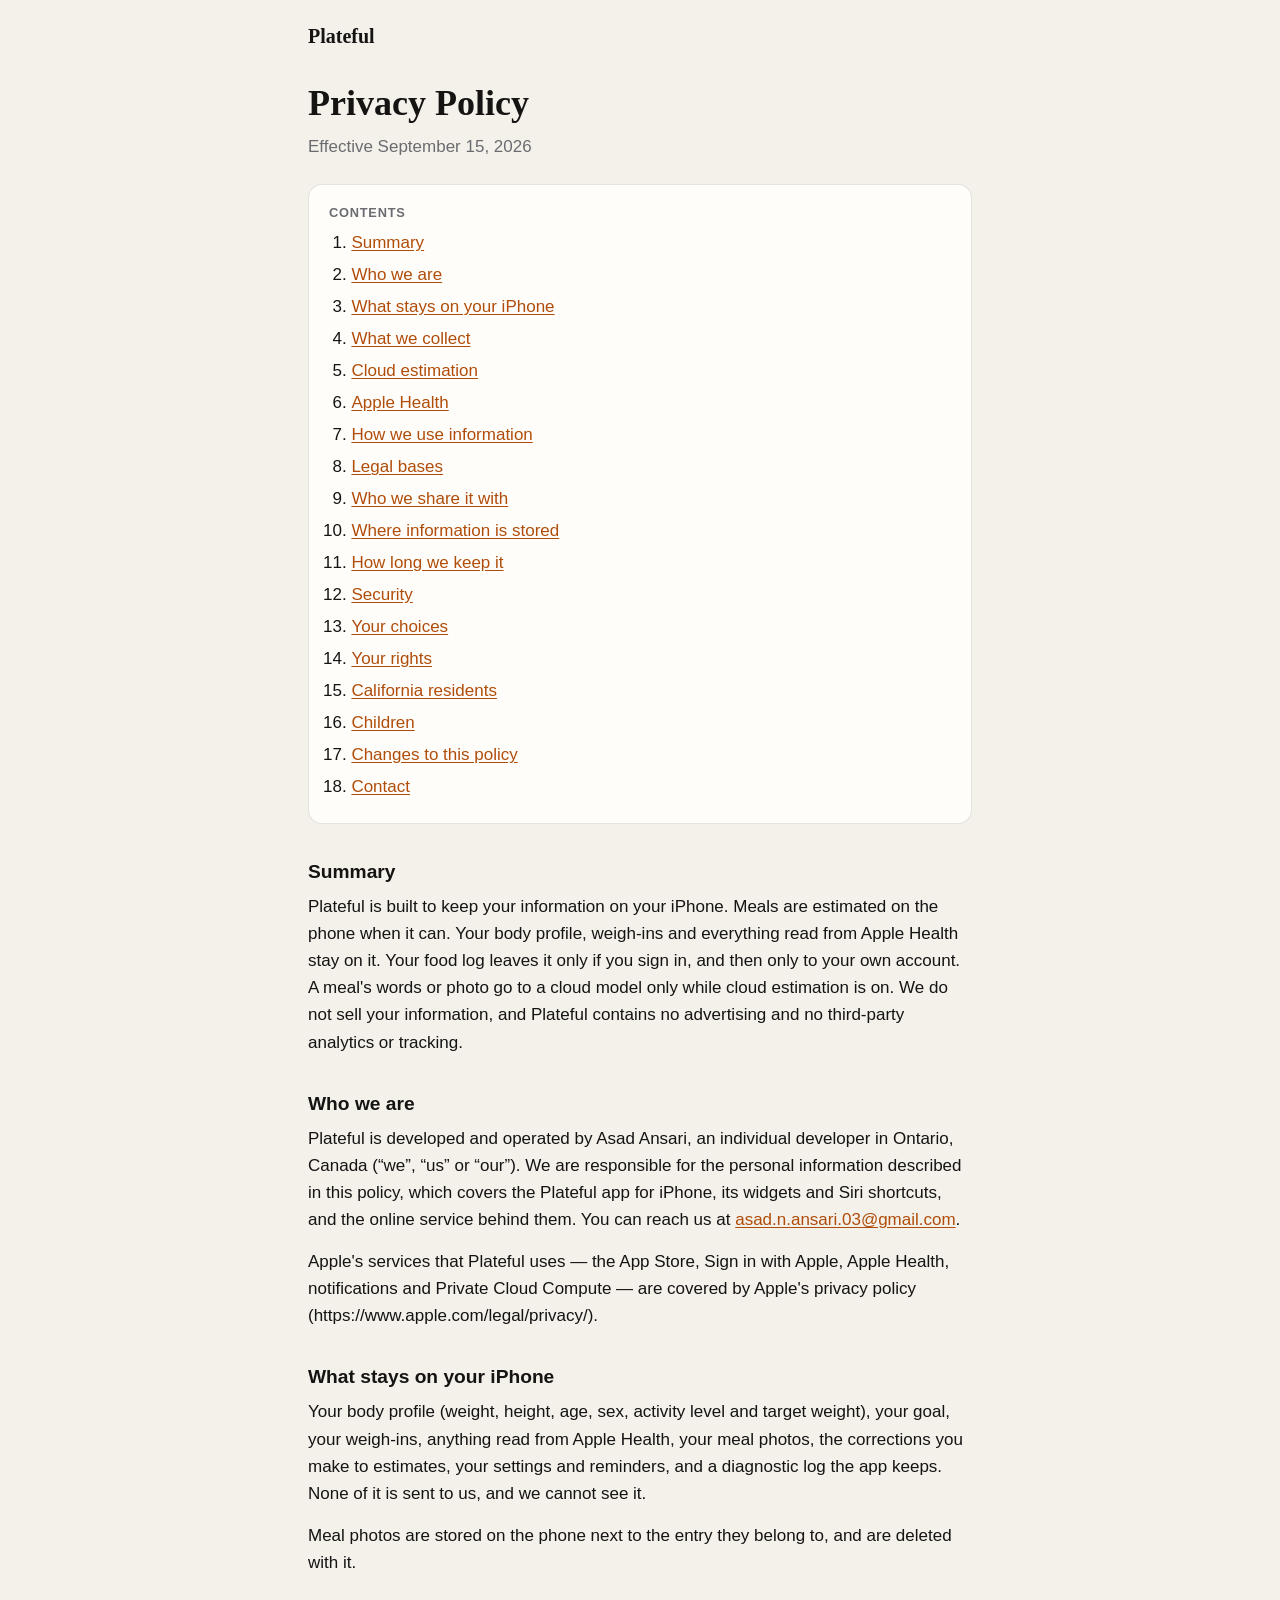
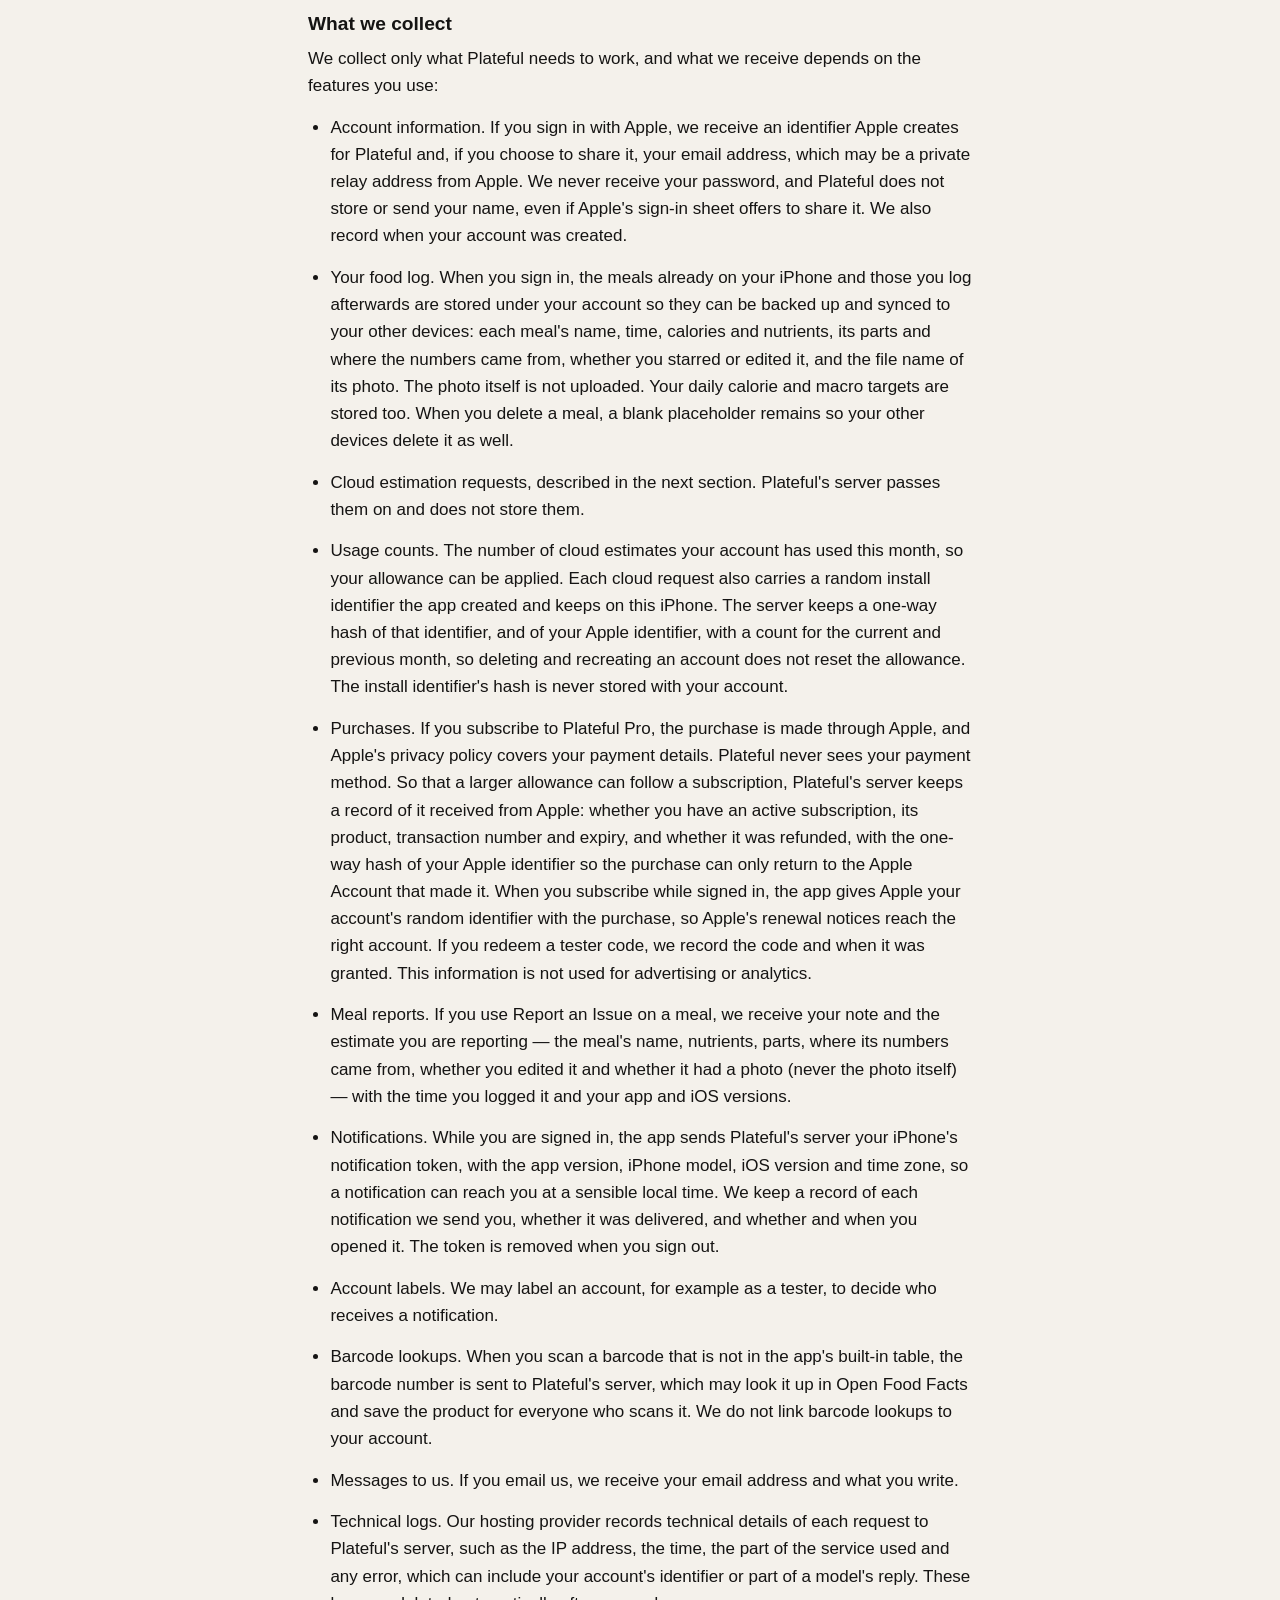
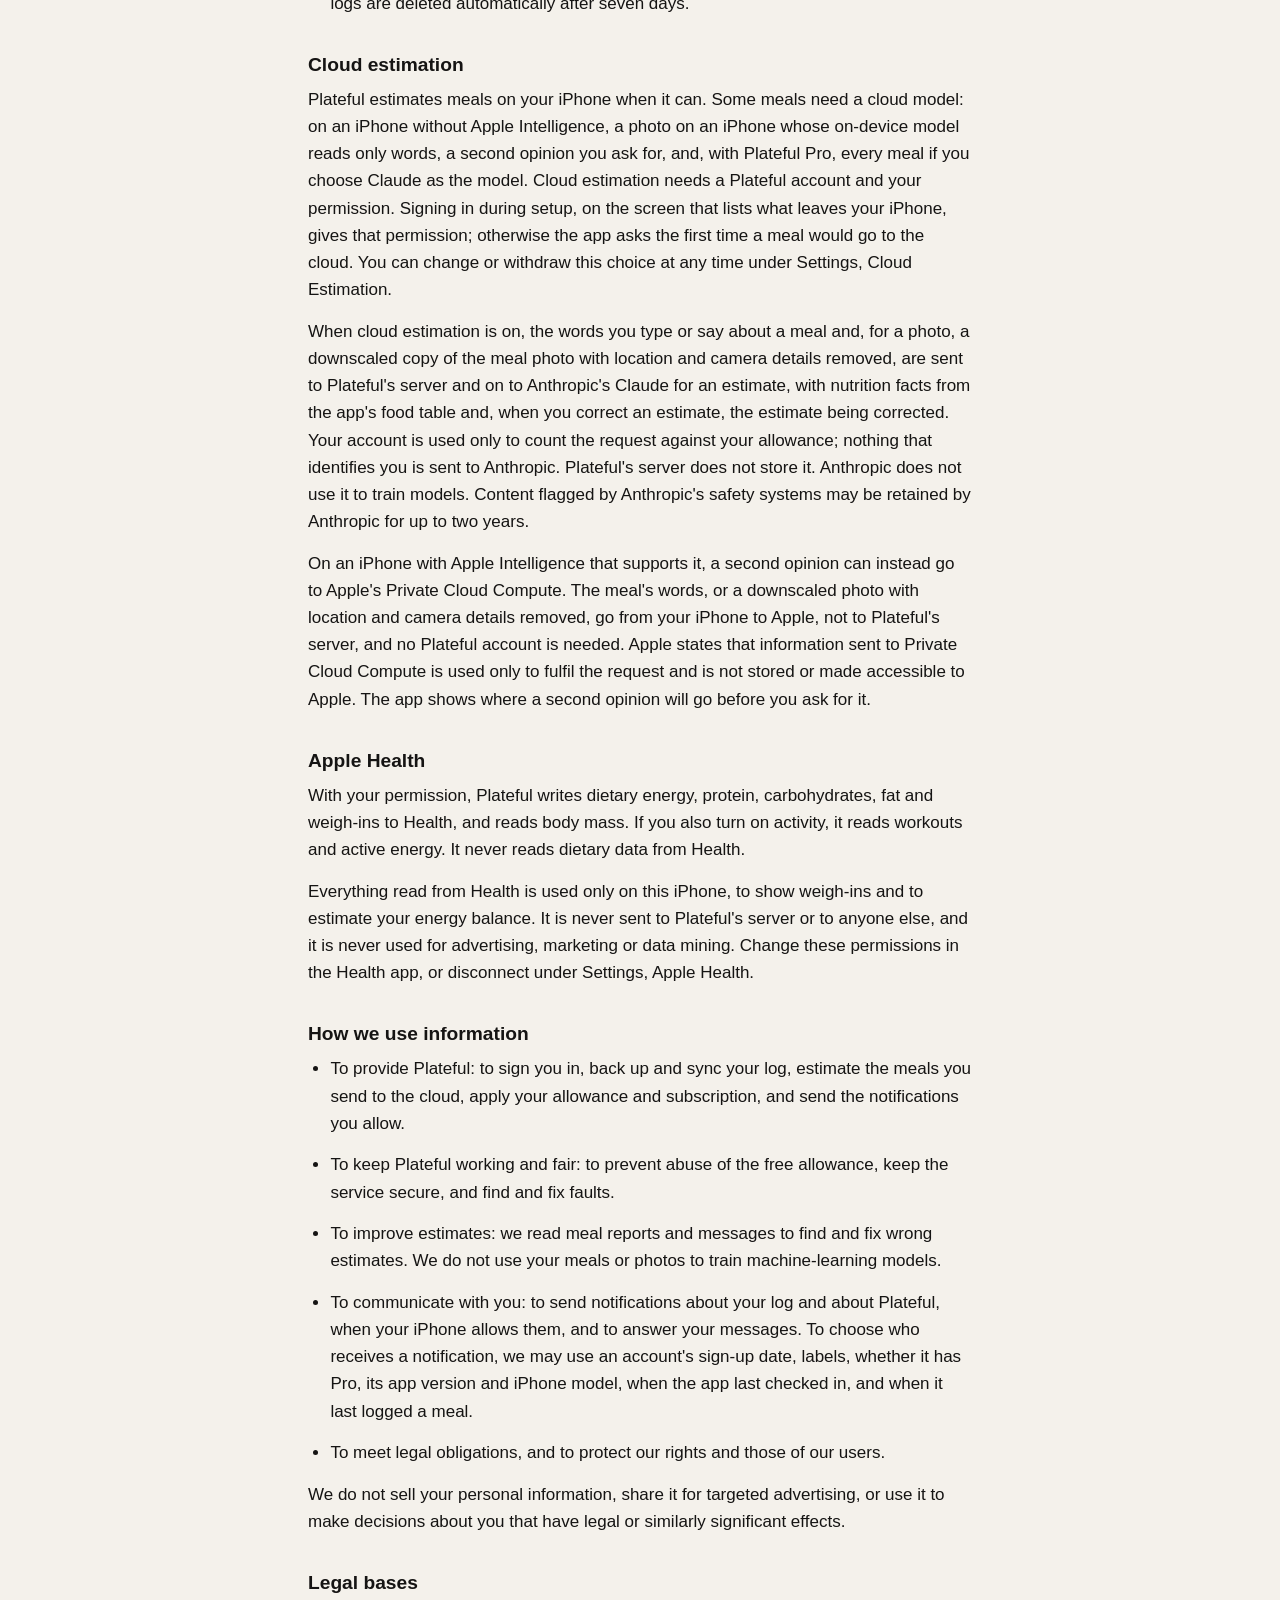
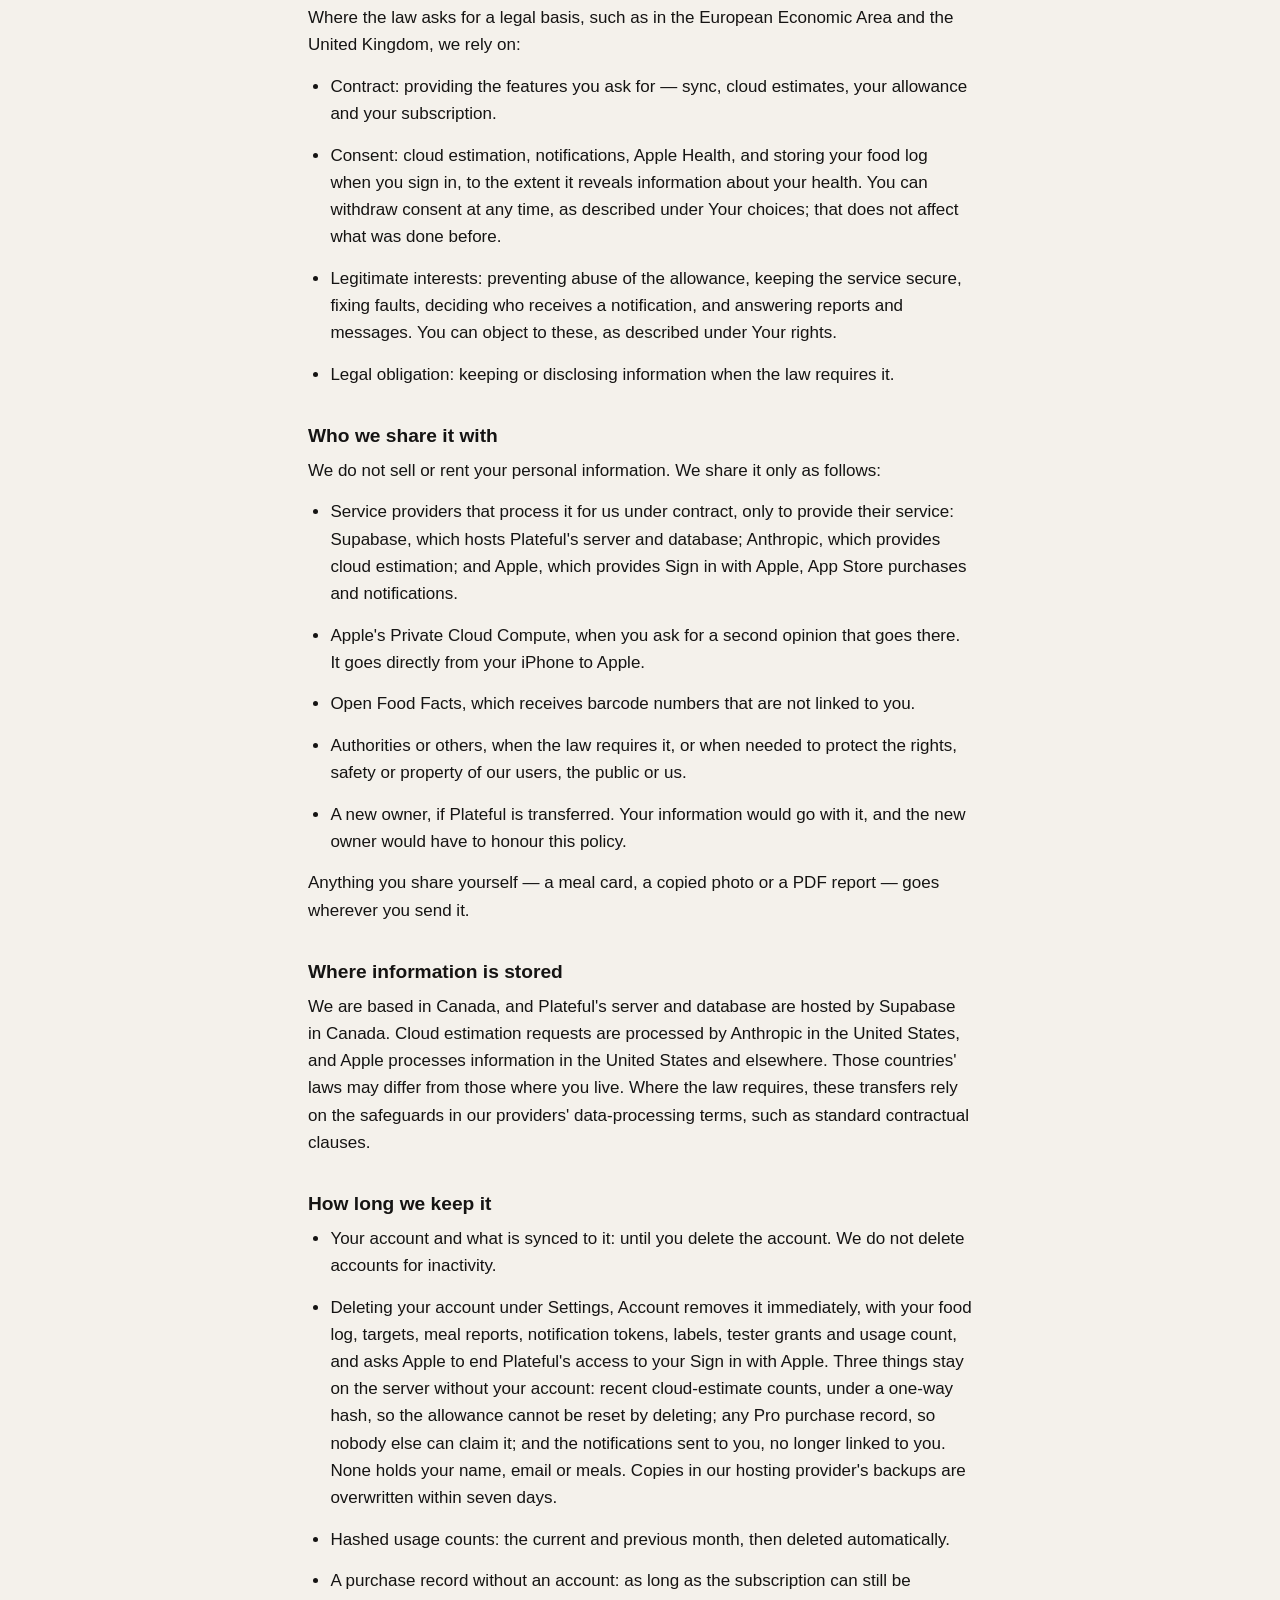
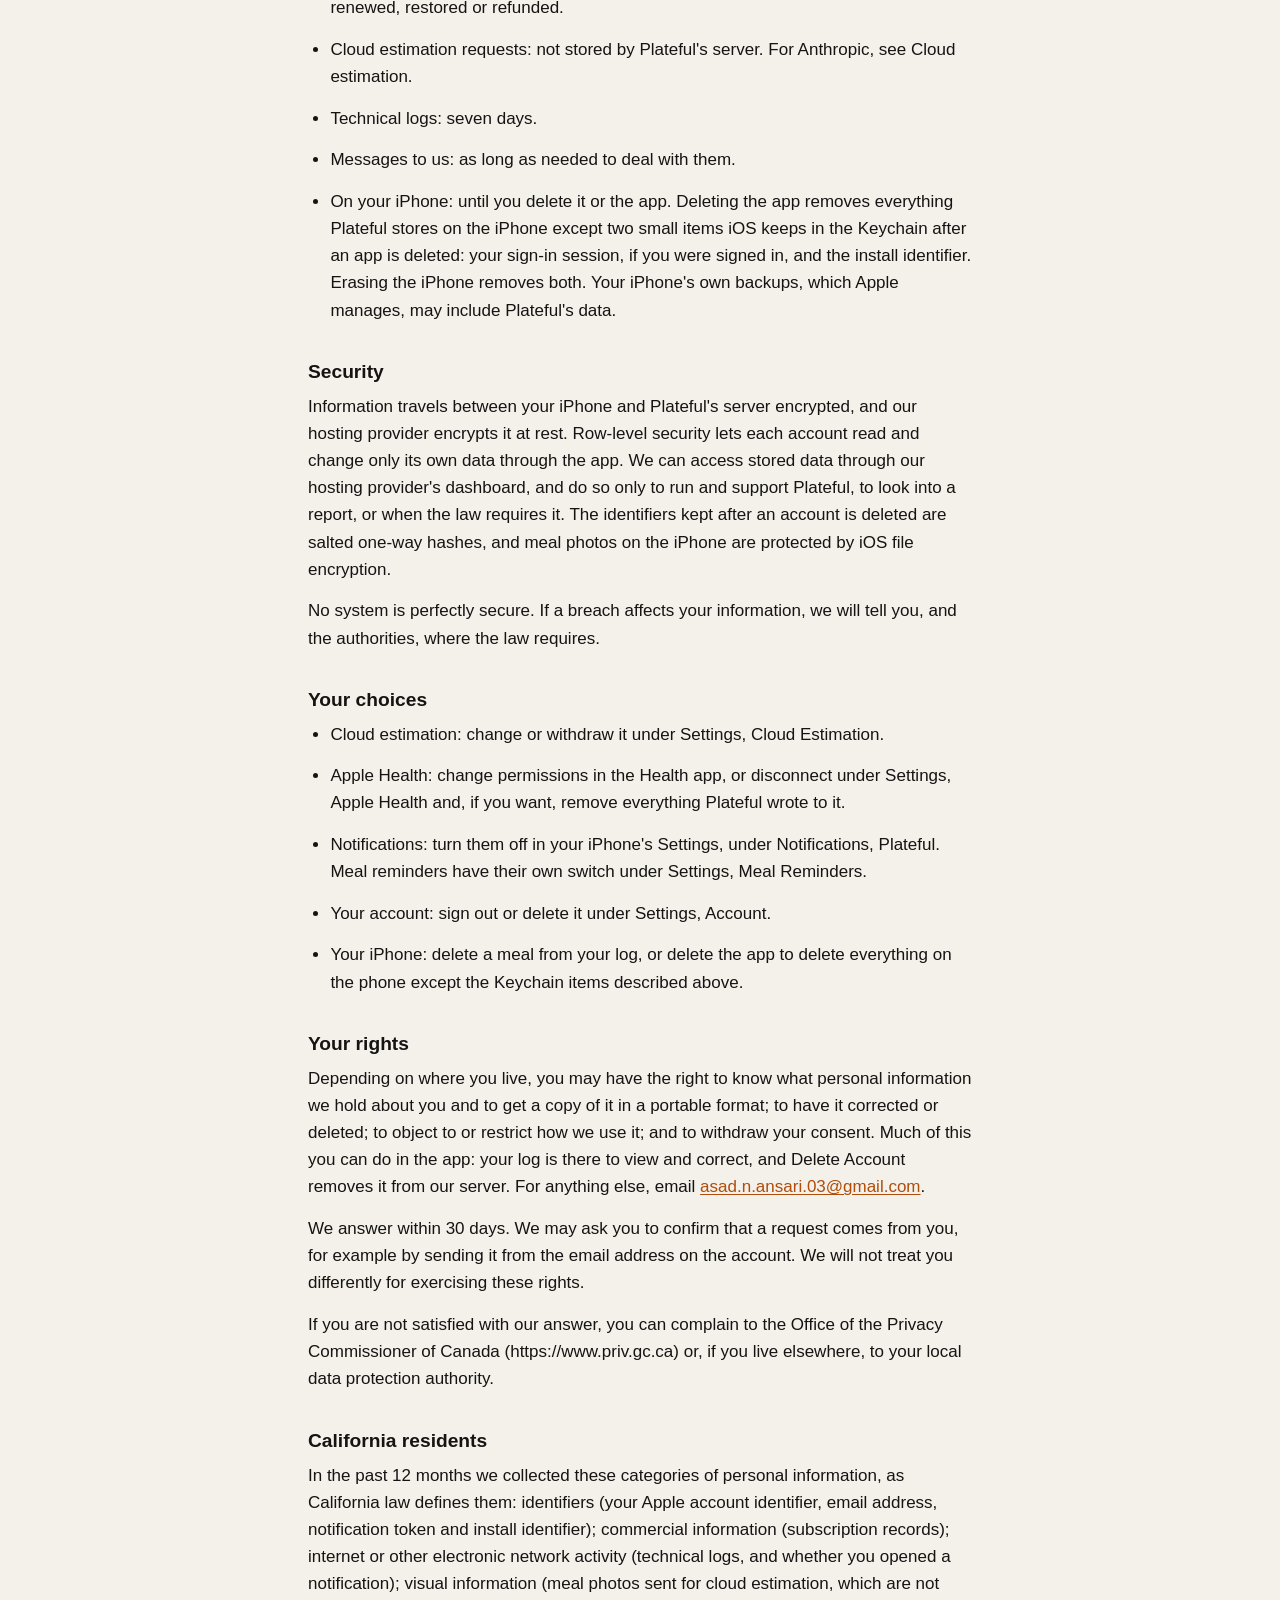
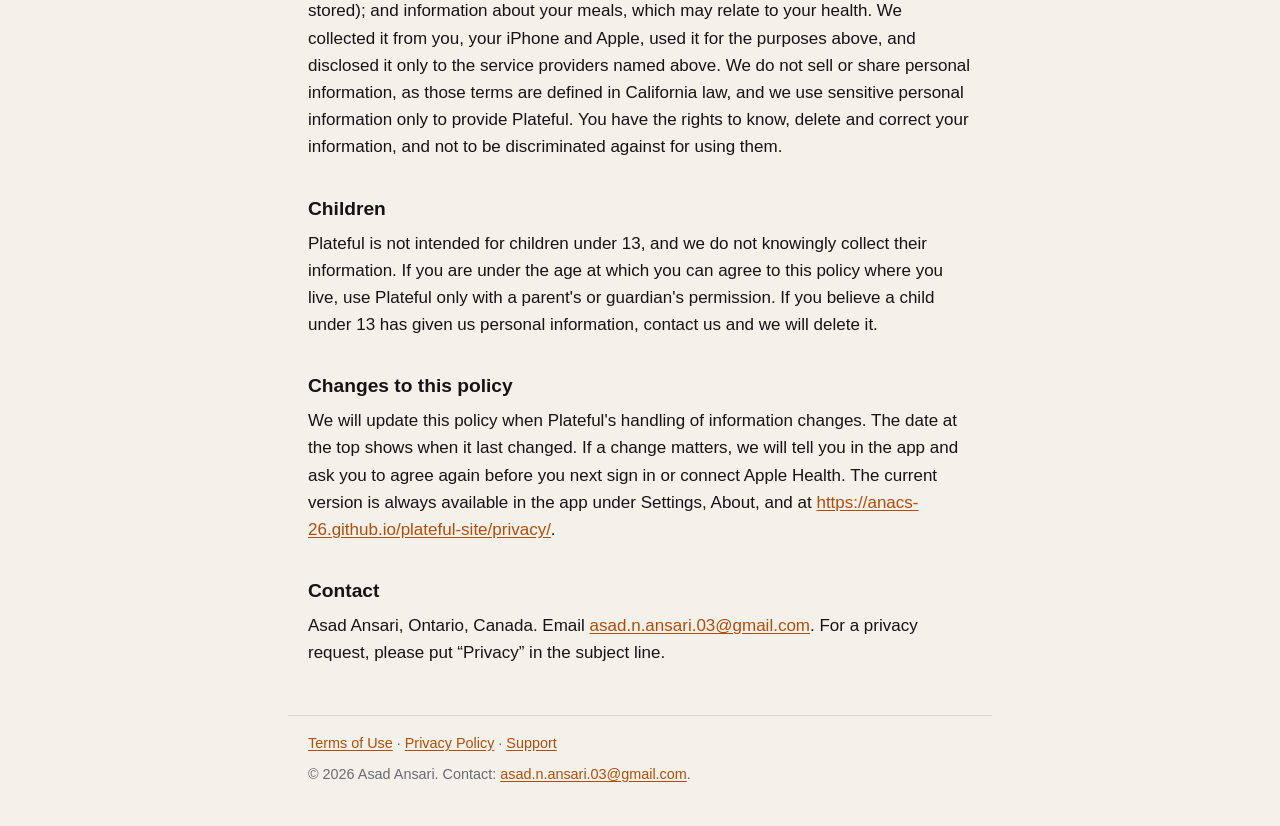
==== privacy/index.html @ 802d3b66 "Publish the pages for terms version 2026-09-15 (Plateful b4850a8)" ====
<!doctype html>
<html lang="en">
<head>
<meta charset="utf-8">
<meta name="viewport" content="width=device-width, initial-scale=1">
<meta name="color-scheme" content="light dark">
<title>Privacy Policy · Plateful</title>
<meta name="description" content="The Privacy Policy for Plateful, the calorie and macro tracker for iPhone.">
<link rel="canonical" href="https://anacs-26.github.io/plateful-site/privacy/">
<style>
:root { --page: #F4F1EB; --card: #FFFDFA; --ink: #151413; --muted: #6B6B70; --accent: #B04D0A; --rule: rgba(0,0,0,.1); }
@media (prefers-color-scheme: dark) { :root { --page: #0F0F10; --card: #1B1B1D; --ink: #F2F0EC; --muted: #9E9EA6; --accent: #F5934A; --rule: rgba(255,255,255,.14); } }
* { box-sizing: border-box; }
html { -webkit-text-size-adjust: 100%; }
body { margin: 0; background: var(--page); color: var(--ink); font: 17px/1.6 -apple-system, BlinkMacSystemFont, "Segoe UI", Roboto, "Helvetica Neue", Arial, sans-serif; }
.masthead, main, footer { max-width: 44rem; margin: 0 auto; padding: 0 1.25rem; }
.masthead { padding-top: 1.5rem; }
.brand { font: 600 1.25rem/1 ui-serif, "New York", Georgia, serif; color: var(--ink); text-decoration: none; }
h1 { font: 600 2.25rem/1.15 ui-serif, "New York", Georgia, serif; margin: 2rem 0 .5rem; }
h2 { font-size: 1.2rem; line-height: 1.3; margin: 2.25rem 0 .5rem; }
p, li { margin: 0 0 .9rem; }
ul, ol { padding-left: 1.4rem; margin: 0 0 .9rem; }
a { color: var(--accent); text-underline-offset: 2px; }
.meta, footer { color: var(--muted); }
.meta { margin-bottom: 1.5rem; }
.lede { font-size: 1.15rem; }
.contents { background: var(--card); border: 1px solid var(--rule); border-radius: 14px; padding: .25rem 1.25rem .5rem; }
.contents h2 { font-size: .8rem; letter-spacing: .06em; text-transform: uppercase; color: var(--muted); margin: 1rem 0 .5rem; }
.contents li { margin-bottom: .3rem; }
.links { list-style: none; padding: 0; }
.links li { font-size: 1.15rem; }
section { scroll-margin-top: 1rem; }
footer { border-top: 1px solid var(--rule); margin-top: 3rem; padding-top: 1rem; padding-bottom: 2.5rem; font-size: .9rem; }
footer p { margin: .5rem 0 0; }
</style>
</head>
<body>
<header class="masthead"><a class="brand" href="../">Plateful</a></header>
<main>
<h1>Privacy Policy</h1>
<p class="meta">Effective September 15, 2026</p>
<nav class="contents" aria-label="Contents">
<h2>Contents</h2>
<ol>
<li><a href="#summary">Summary</a></li>
<li><a href="#who-we-are">Who we are</a></li>
<li><a href="#what-stays-on-your-iphone">What stays on your iPhone</a></li>
<li><a href="#what-we-collect">What we collect</a></li>
<li><a href="#cloud-estimation">Cloud estimation</a></li>
<li><a href="#apple-health">Apple Health</a></li>
<li><a href="#how-we-use-information">How we use information</a></li>
<li><a href="#legal-bases">Legal bases</a></li>
<li><a href="#who-we-share-it-with">Who we share it with</a></li>
<li><a href="#where-information-is-stored">Where information is stored</a></li>
<li><a href="#how-long-we-keep-it">How long we keep it</a></li>
<li><a href="#security">Security</a></li>
<li><a href="#your-choices">Your choices</a></li>
<li><a href="#your-rights">Your rights</a></li>
<li><a href="#california-residents">California residents</a></li>
<li><a href="#children">Children</a></li>
<li><a href="#changes-to-this-policy">Changes to this policy</a></li>
<li><a href="#contact">Contact</a></li>
</ol>
</nav>
<section id="summary">
<h2>Summary</h2>
<p>Plateful is built to keep your information on your iPhone. Meals are estimated on the phone when it can. Your body profile, weigh-ins and everything read from Apple Health stay on it. Your food log leaves it only if you sign in, and then only to your own account. A meal's words or photo go to a cloud model only while cloud estimation is on. We do not sell your information, and Plateful contains no advertising and no third-party analytics or tracking.</p>
</section>
<section id="who-we-are">
<h2>Who we are</h2>
<p>Plateful is developed and operated by Asad Ansari, an individual developer in Ontario, Canada (“we”, “us” or “our”). We are responsible for the personal information described in this policy, which covers the Plateful app for iPhone, its widgets and Siri shortcuts, and the online service behind them. You can reach us at <a href="mailto:asad.n.ansari.03@gmail.com">asad.n.ansari.03@gmail.com</a>.</p>
<p>Apple's services that Plateful uses — the App Store, Sign in with Apple, Apple Health, notifications and Private Cloud Compute — are covered by Apple's privacy policy (https://www.apple.com/legal/privacy/).</p>
</section>
<section id="what-stays-on-your-iphone">
<h2>What stays on your iPhone</h2>
<p>Your body profile (weight, height, age, sex, activity level and target weight), your goal, your weigh-ins, anything read from Apple Health, your meal photos, the corrections you make to estimates, your settings and reminders, and a diagnostic log the app keeps. None of it is sent to us, and we cannot see it.</p>
<p>Meal photos are stored on the phone next to the entry they belong to, and are deleted with it.</p>
</section>
<section id="what-we-collect">
<h2>What we collect</h2>
<p>We collect only what Plateful needs to work, and what we receive depends on the features you use:</p>
<ul>
<li>Account information. If you sign in with Apple, we receive an identifier Apple creates for Plateful and, if you choose to share it, your email address, which may be a private relay address from Apple. We never receive your password, and Plateful does not store or send your name, even if Apple's sign-in sheet offers to share it. We also record when your account was created.</li>
<li>Your food log. When you sign in, the meals already on your iPhone and those you log afterwards are stored under your account so they can be backed up and synced to your other devices: each meal's name, time, calories and nutrients, its parts and where the numbers came from, whether you starred or edited it, and the file name of its photo. The photo itself is not uploaded. Your daily calorie and macro targets are stored too. When you delete a meal, a blank placeholder remains so your other devices delete it as well.</li>
<li>Cloud estimation requests, described in the next section. Plateful's server passes them on and does not store them.</li>
<li>Usage counts. The number of cloud estimates your account has used this month, so your allowance can be applied. Each cloud request also carries a random install identifier the app created and keeps on this iPhone. The server keeps a one-way hash of that identifier, and of your Apple identifier, with a count for the current and previous month, so deleting and recreating an account does not reset the allowance. The install identifier's hash is never stored with your account.</li>
<li>Purchases. If you subscribe to Plateful Pro, the purchase is made through Apple, and Apple's privacy policy covers your payment details. Plateful never sees your payment method. So that a larger allowance can follow a subscription, Plateful's server keeps a record of it received from Apple: whether you have an active subscription, its product, transaction number and expiry, and whether it was refunded, with the one-way hash of your Apple identifier so the purchase can only return to the Apple Account that made it. When you subscribe while signed in, the app gives Apple your account's random identifier with the purchase, so Apple's renewal notices reach the right account. If you redeem a tester code, we record the code and when it was granted. This information is not used for advertising or analytics.</li>
<li>Meal reports. If you use Report an Issue on a meal, we receive your note and the estimate you are reporting — the meal's name, nutrients, parts, where its numbers came from, whether you edited it and whether it had a photo (never the photo itself) — with the time you logged it and your app and iOS versions.</li>
<li>Notifications. While you are signed in, the app sends Plateful's server your iPhone's notification token, with the app version, iPhone model, iOS version and time zone, so a notification can reach you at a sensible local time. We keep a record of each notification we send you, whether it was delivered, and whether and when you opened it. The token is removed when you sign out.</li>
<li>Account labels. We may label an account, for example as a tester, to decide who receives a notification.</li>
<li>Barcode lookups. When you scan a barcode that is not in the app's built-in table, the barcode number is sent to Plateful's server, which may look it up in Open Food Facts and save the product for everyone who scans it. We do not link barcode lookups to your account.</li>
<li>Messages to us. If you email us, we receive your email address and what you write.</li>
<li>Technical logs. Our hosting provider records technical details of each request to Plateful's server, such as the IP address, the time, the part of the service used and any error, which can include your account's identifier or part of a model's reply. These logs are deleted automatically after seven days.</li>
</ul>
</section>
<section id="cloud-estimation">
<h2>Cloud estimation</h2>
<p>Plateful estimates meals on your iPhone when it can. Some meals need a cloud model: on an iPhone without Apple Intelligence, a photo on an iPhone whose on-device model reads only words, a second opinion you ask for, and, with Plateful Pro, every meal if you choose Claude as the model. Cloud estimation needs a Plateful account and your permission. Signing in during setup, on the screen that lists what leaves your iPhone, gives that permission; otherwise the app asks the first time a meal would go to the cloud. You can change or withdraw this choice at any time under Settings, Cloud Estimation.</p>
<p>When cloud estimation is on, the words you type or say about a meal and, for a photo, a downscaled copy of the meal photo with location and camera details removed, are sent to Plateful's server and on to Anthropic's Claude for an estimate, with nutrition facts from the app's food table and, when you correct an estimate, the estimate being corrected. Your account is used only to count the request against your allowance; nothing that identifies you is sent to Anthropic. Plateful's server does not store it. Anthropic does not use it to train models. Content flagged by Anthropic's safety systems may be retained by Anthropic for up to two years.</p>
<p>On an iPhone with Apple Intelligence that supports it, a second opinion can instead go to Apple's Private Cloud Compute. The meal's words, or a downscaled photo with location and camera details removed, go from your iPhone to Apple, not to Plateful's server, and no Plateful account is needed. Apple states that information sent to Private Cloud Compute is used only to fulfil the request and is not stored or made accessible to Apple. The app shows where a second opinion will go before you ask for it.</p>
</section>
<section id="apple-health">
<h2>Apple Health</h2>
<p>With your permission, Plateful writes dietary energy, protein, carbohydrates, fat and weigh-ins to Health, and reads body mass. If you also turn on activity, it reads workouts and active energy. It never reads dietary data from Health.</p>
<p>Everything read from Health is used only on this iPhone, to show weigh-ins and to estimate your energy balance. It is never sent to Plateful's server or to anyone else, and it is never used for advertising, marketing or data mining. Change these permissions in the Health app, or disconnect under Settings, Apple Health.</p>
</section>
<section id="how-we-use-information">
<h2>How we use information</h2>
<ul>
<li>To provide Plateful: to sign you in, back up and sync your log, estimate the meals you send to the cloud, apply your allowance and subscription, and send the notifications you allow.</li>
<li>To keep Plateful working and fair: to prevent abuse of the free allowance, keep the service secure, and find and fix faults.</li>
<li>To improve estimates: we read meal reports and messages to find and fix wrong estimates. We do not use your meals or photos to train machine-learning models.</li>
<li>To communicate with you: to send notifications about your log and about Plateful, when your iPhone allows them, and to answer your messages. To choose who receives a notification, we may use an account's sign-up date, labels, whether it has Pro, its app version and iPhone model, when the app last checked in, and when it last logged a meal.</li>
<li>To meet legal obligations, and to protect our rights and those of our users.</li>
</ul>
<p>We do not sell your personal information, share it for targeted advertising, or use it to make decisions about you that have legal or similarly significant effects.</p>
</section>
<section id="legal-bases">
<h2>Legal bases</h2>
<p>Where the law asks for a legal basis, such as in the European Economic Area and the United Kingdom, we rely on:</p>
<ul>
<li>Contract: providing the features you ask for — sync, cloud estimates, your allowance and your subscription.</li>
<li>Consent: cloud estimation, notifications, Apple Health, and storing your food log when you sign in, to the extent it reveals information about your health. You can withdraw consent at any time, as described under Your choices; that does not affect what was done before.</li>
<li>Legitimate interests: preventing abuse of the allowance, keeping the service secure, fixing faults, deciding who receives a notification, and answering reports and messages. You can object to these, as described under Your rights.</li>
<li>Legal obligation: keeping or disclosing information when the law requires it.</li>
</ul>
</section>
<section id="who-we-share-it-with">
<h2>Who we share it with</h2>
<p>We do not sell or rent your personal information. We share it only as follows:</p>
<ul>
<li>Service providers that process it for us under contract, only to provide their service: Supabase, which hosts Plateful's server and database; Anthropic, which provides cloud estimation; and Apple, which provides Sign in with Apple, App Store purchases and notifications.</li>
<li>Apple's Private Cloud Compute, when you ask for a second opinion that goes there. It goes directly from your iPhone to Apple.</li>
<li>Open Food Facts, which receives barcode numbers that are not linked to you.</li>
<li>Authorities or others, when the law requires it, or when needed to protect the rights, safety or property of our users, the public or us.</li>
<li>A new owner, if Plateful is transferred. Your information would go with it, and the new owner would have to honour this policy.</li>
</ul>
<p>Anything you share yourself — a meal card, a copied photo or a PDF report — goes wherever you send it.</p>
</section>
<section id="where-information-is-stored">
<h2>Where information is stored</h2>
<p>We are based in Canada, and Plateful's server and database are hosted by Supabase in Canada. Cloud estimation requests are processed by Anthropic in the United States, and Apple processes information in the United States and elsewhere. Those countries' laws may differ from those where you live. Where the law requires, these transfers rely on the safeguards in our providers' data-processing terms, such as standard contractual clauses.</p>
</section>
<section id="how-long-we-keep-it">
<h2>How long we keep it</h2>
<ul>
<li>Your account and what is synced to it: until you delete the account. We do not delete accounts for inactivity.</li>
<li>Deleting your account under Settings, Account removes it immediately, with your food log, targets, meal reports, notification tokens, labels, tester grants and usage count, and asks Apple to end Plateful's access to your Sign in with Apple. Three things stay on the server without your account: recent cloud-estimate counts, under a one-way hash, so the allowance cannot be reset by deleting; any Pro purchase record, so nobody else can claim it; and the notifications sent to you, no longer linked to you. None holds your name, email or meals. Copies in our hosting provider's backups are overwritten within seven days.</li>
<li>Hashed usage counts: the current and previous month, then deleted automatically.</li>
<li>A purchase record without an account: as long as the subscription can still be renewed, restored or refunded.</li>
<li>Cloud estimation requests: not stored by Plateful's server. For Anthropic, see Cloud estimation.</li>
<li>Technical logs: seven days.</li>
<li>Messages to us: as long as needed to deal with them.</li>
<li>On your iPhone: until you delete it or the app. Deleting the app removes everything Plateful stores on the iPhone except two small items iOS keeps in the Keychain after an app is deleted: your sign-in session, if you were signed in, and the install identifier. Erasing the iPhone removes both. Your iPhone's own backups, which Apple manages, may include Plateful's data.</li>
</ul>
</section>
<section id="security">
<h2>Security</h2>
<p>Information travels between your iPhone and Plateful's server encrypted, and our hosting provider encrypts it at rest. Row-level security lets each account read and change only its own data through the app. We can access stored data through our hosting provider's dashboard, and do so only to run and support Plateful, to look into a report, or when the law requires it. The identifiers kept after an account is deleted are salted one-way hashes, and meal photos on the iPhone are protected by iOS file encryption.</p>
<p>No system is perfectly secure. If a breach affects your information, we will tell you, and the authorities, where the law requires.</p>
</section>
<section id="your-choices">
<h2>Your choices</h2>
<ul>
<li>Cloud estimation: change or withdraw it under Settings, Cloud Estimation.</li>
<li>Apple Health: change permissions in the Health app, or disconnect under Settings, Apple Health and, if you want, remove everything Plateful wrote to it.</li>
<li>Notifications: turn them off in your iPhone's Settings, under Notifications, Plateful. Meal reminders have their own switch under Settings, Meal Reminders.</li>
<li>Your account: sign out or delete it under Settings, Account.</li>
<li>Your iPhone: delete a meal from your log, or delete the app to delete everything on the phone except the Keychain items described above.</li>
</ul>
</section>
<section id="your-rights">
<h2>Your rights</h2>
<p>Depending on where you live, you may have the right to know what personal information we hold about you and to get a copy of it in a portable format; to have it corrected or deleted; to object to or restrict how we use it; and to withdraw your consent. Much of this you can do in the app: your log is there to view and correct, and Delete Account removes it from our server. For anything else, email <a href="mailto:asad.n.ansari.03@gmail.com">asad.n.ansari.03@gmail.com</a>.</p>
<p>We answer within 30 days. We may ask you to confirm that a request comes from you, for example by sending it from the email address on the account. We will not treat you differently for exercising these rights.</p>
<p>If you are not satisfied with our answer, you can complain to the Office of the Privacy Commissioner of Canada (https://www.priv.gc.ca) or, if you live elsewhere, to your local data protection authority.</p>
</section>
<section id="california-residents">
<h2>California residents</h2>
<p>In the past 12 months we collected these categories of personal information, as California law defines them: identifiers (your Apple account identifier, email address, notification token and install identifier); commercial information (subscription records); internet or other electronic network activity (technical logs, and whether you opened a notification); visual information (meal photos sent for cloud estimation, which are not stored); and information about your meals, which may relate to your health. We collected it from you, your iPhone and Apple, used it for the purposes above, and disclosed it only to the service providers named above. We do not sell or share personal information, as those terms are defined in California law, and we use sensitive personal information only to provide Plateful. You have the rights to know, delete and correct your information, and not to be discriminated against for using them.</p>
</section>
<section id="children">
<h2>Children</h2>
<p>Plateful is not intended for children under 13, and we do not knowingly collect their information. If you are under the age at which you can agree to this policy where you live, use Plateful only with a parent's or guardian's permission. If you believe a child under 13 has given us personal information, contact us and we will delete it.</p>
</section>
<section id="changes-to-this-policy">
<h2>Changes to this policy</h2>
<p>We will update this policy when Plateful's handling of information changes. The date at the top shows when it last changed. If a change matters, we will tell you in the app and ask you to agree again before you next sign in or connect Apple Health. The current version is always available in the app under Settings, About, and at <a href="https://anacs-26.github.io/plateful-site/privacy/">https://anacs-26.github.io/plateful-site/privacy/</a>.</p>
</section>
<section id="contact">
<h2>Contact</h2>
<p>Asad Ansari, Ontario, Canada. Email <a href="mailto:asad.n.ansari.03@gmail.com">asad.n.ansari.03@gmail.com</a>. For a privacy request, please put “Privacy” in the subject line.</p>
</section>
</main>
<footer>
<nav aria-label="Legal"><a href="../terms/">Terms of Use</a> · <a href="../privacy/">Privacy Policy</a> · <a href="../support/">Support</a></nav>
<p>© 2026 Asad Ansari. Contact: <a href="mailto:asad.n.ansari.03@gmail.com">asad.n.ansari.03@gmail.com</a>.</p>
</footer>
</body>
</html>
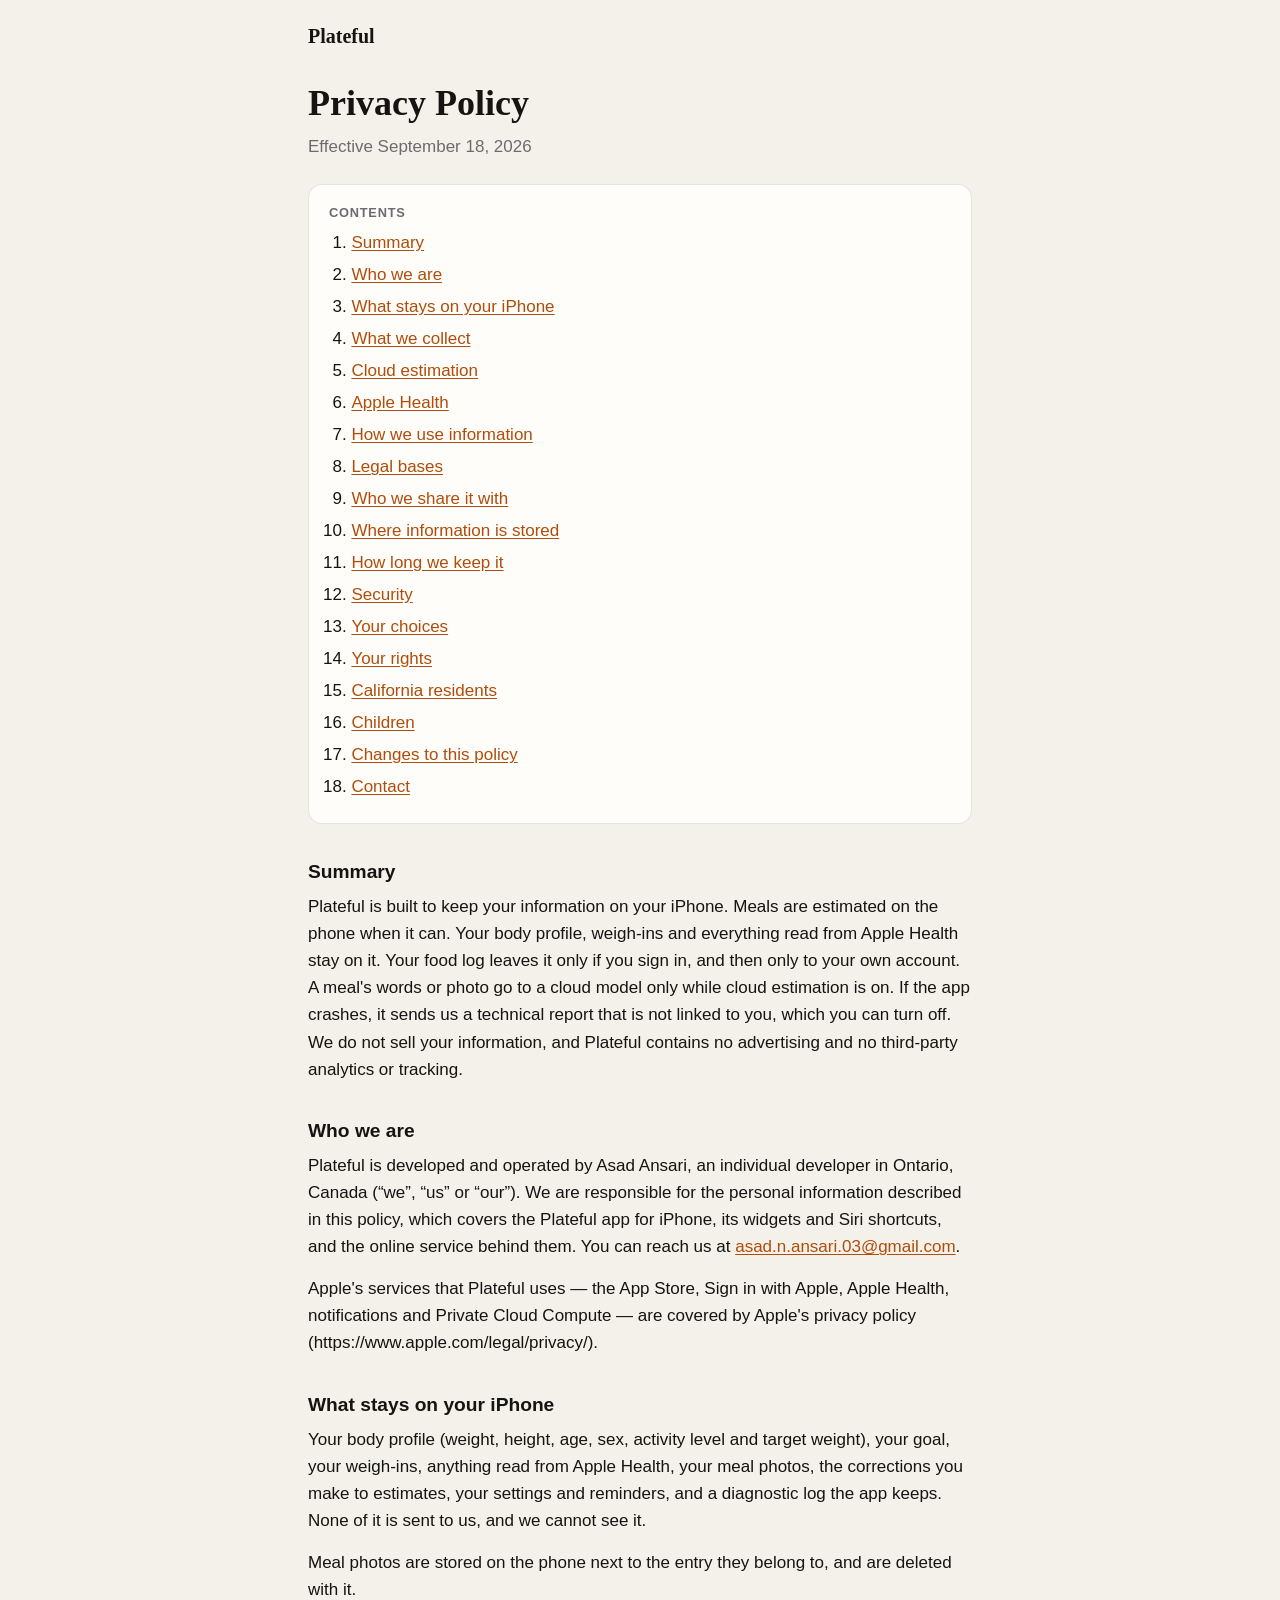
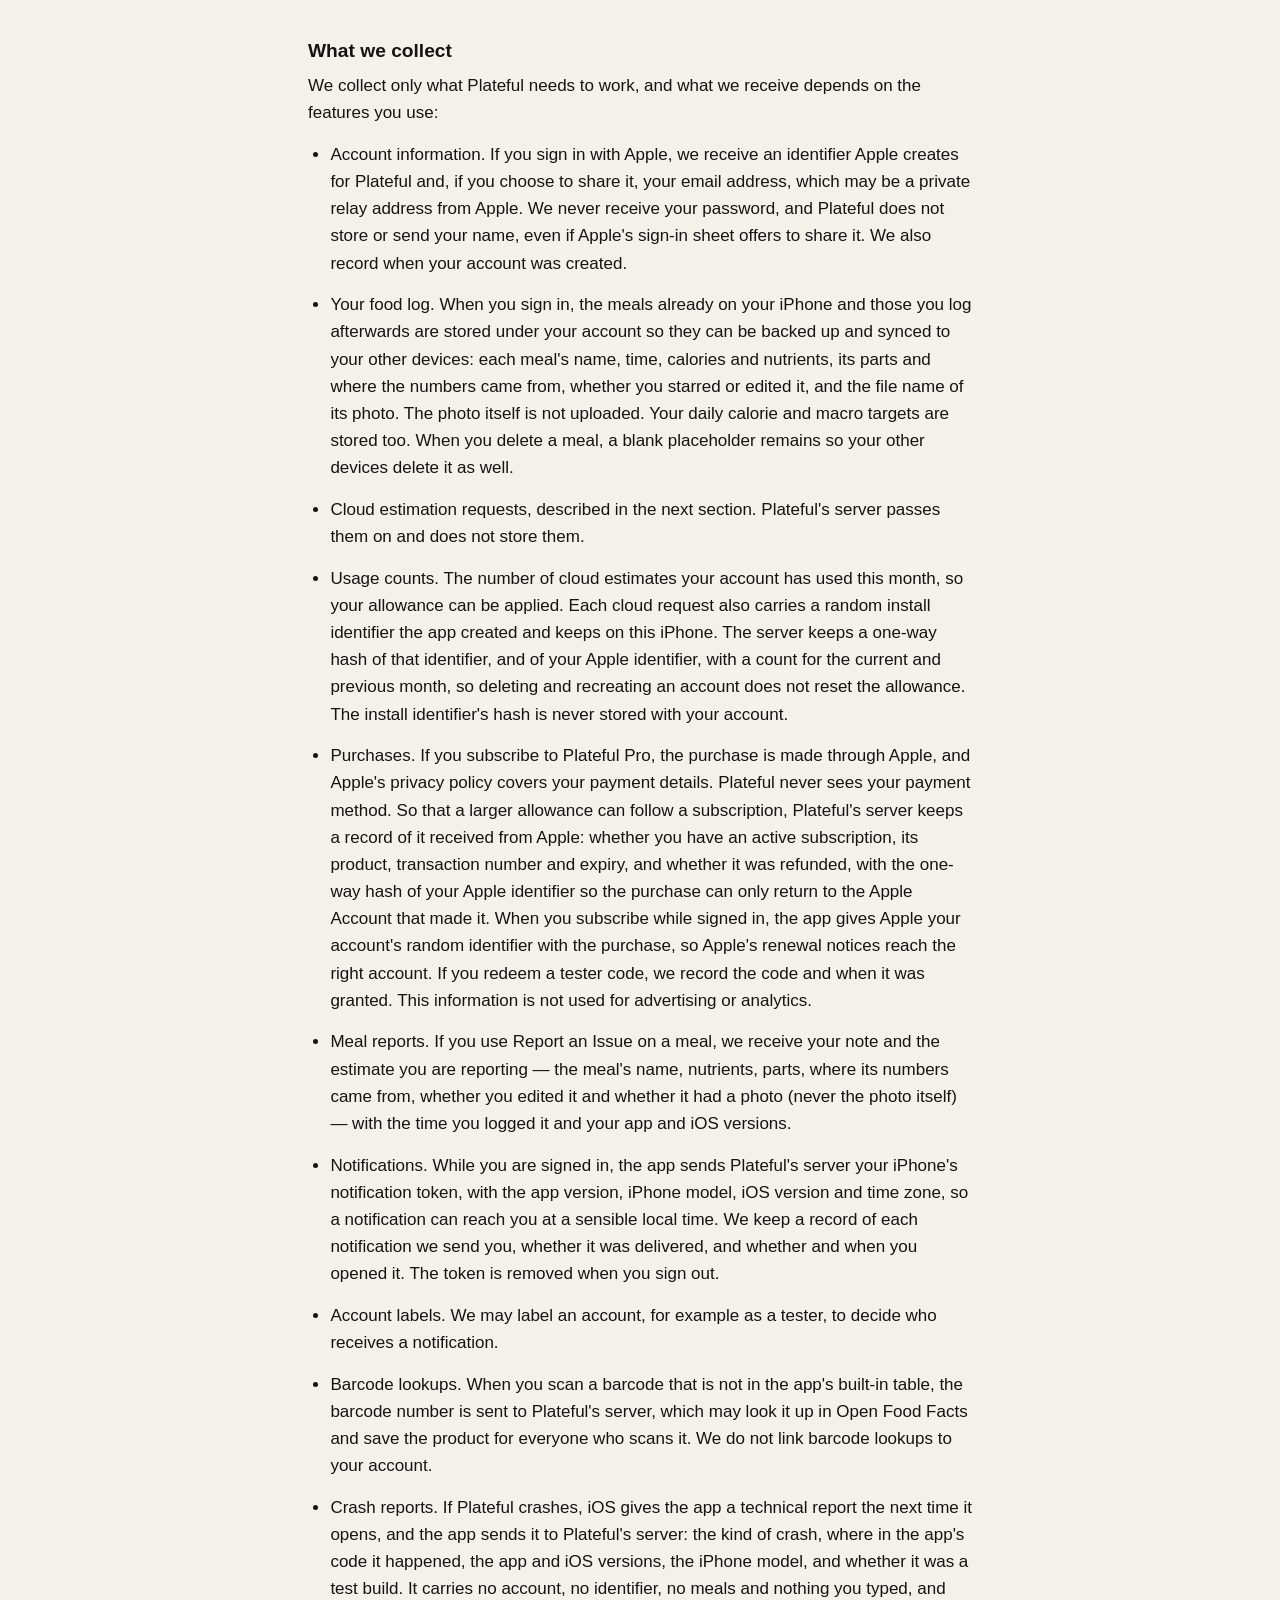
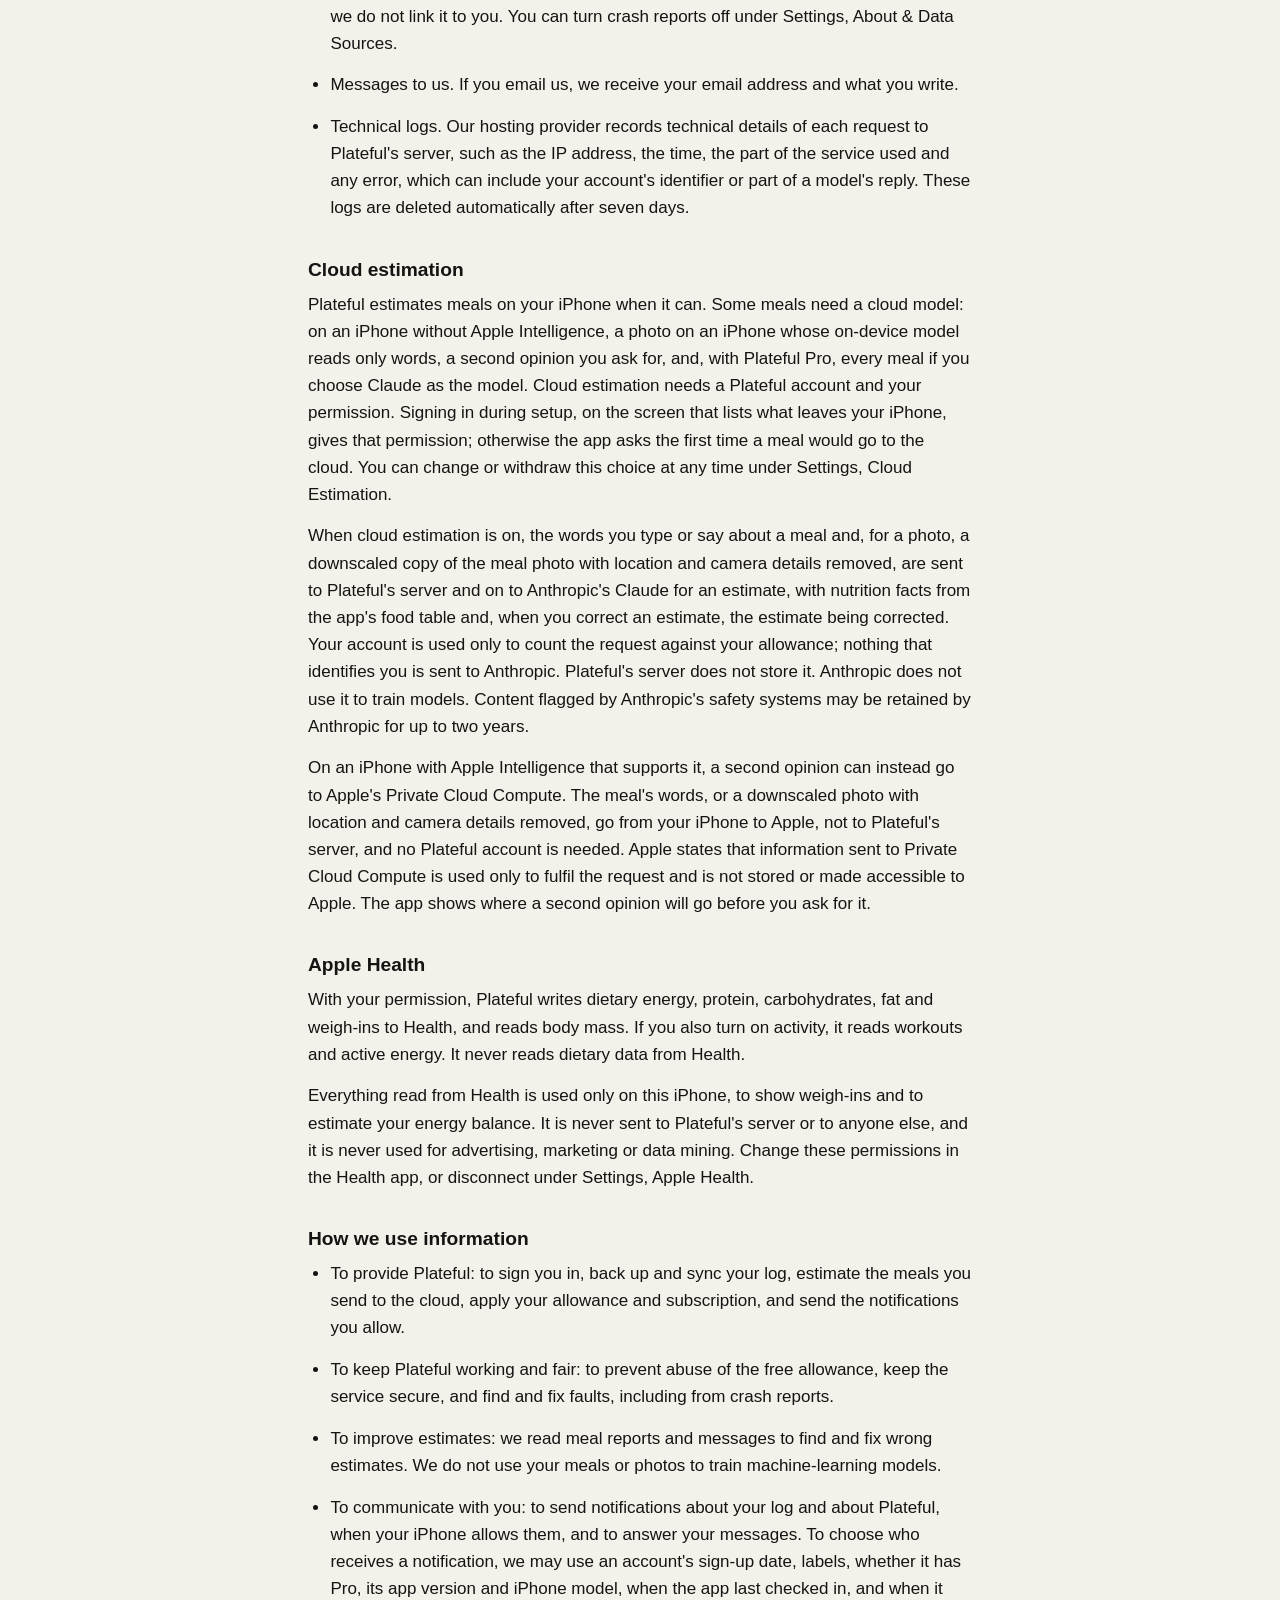
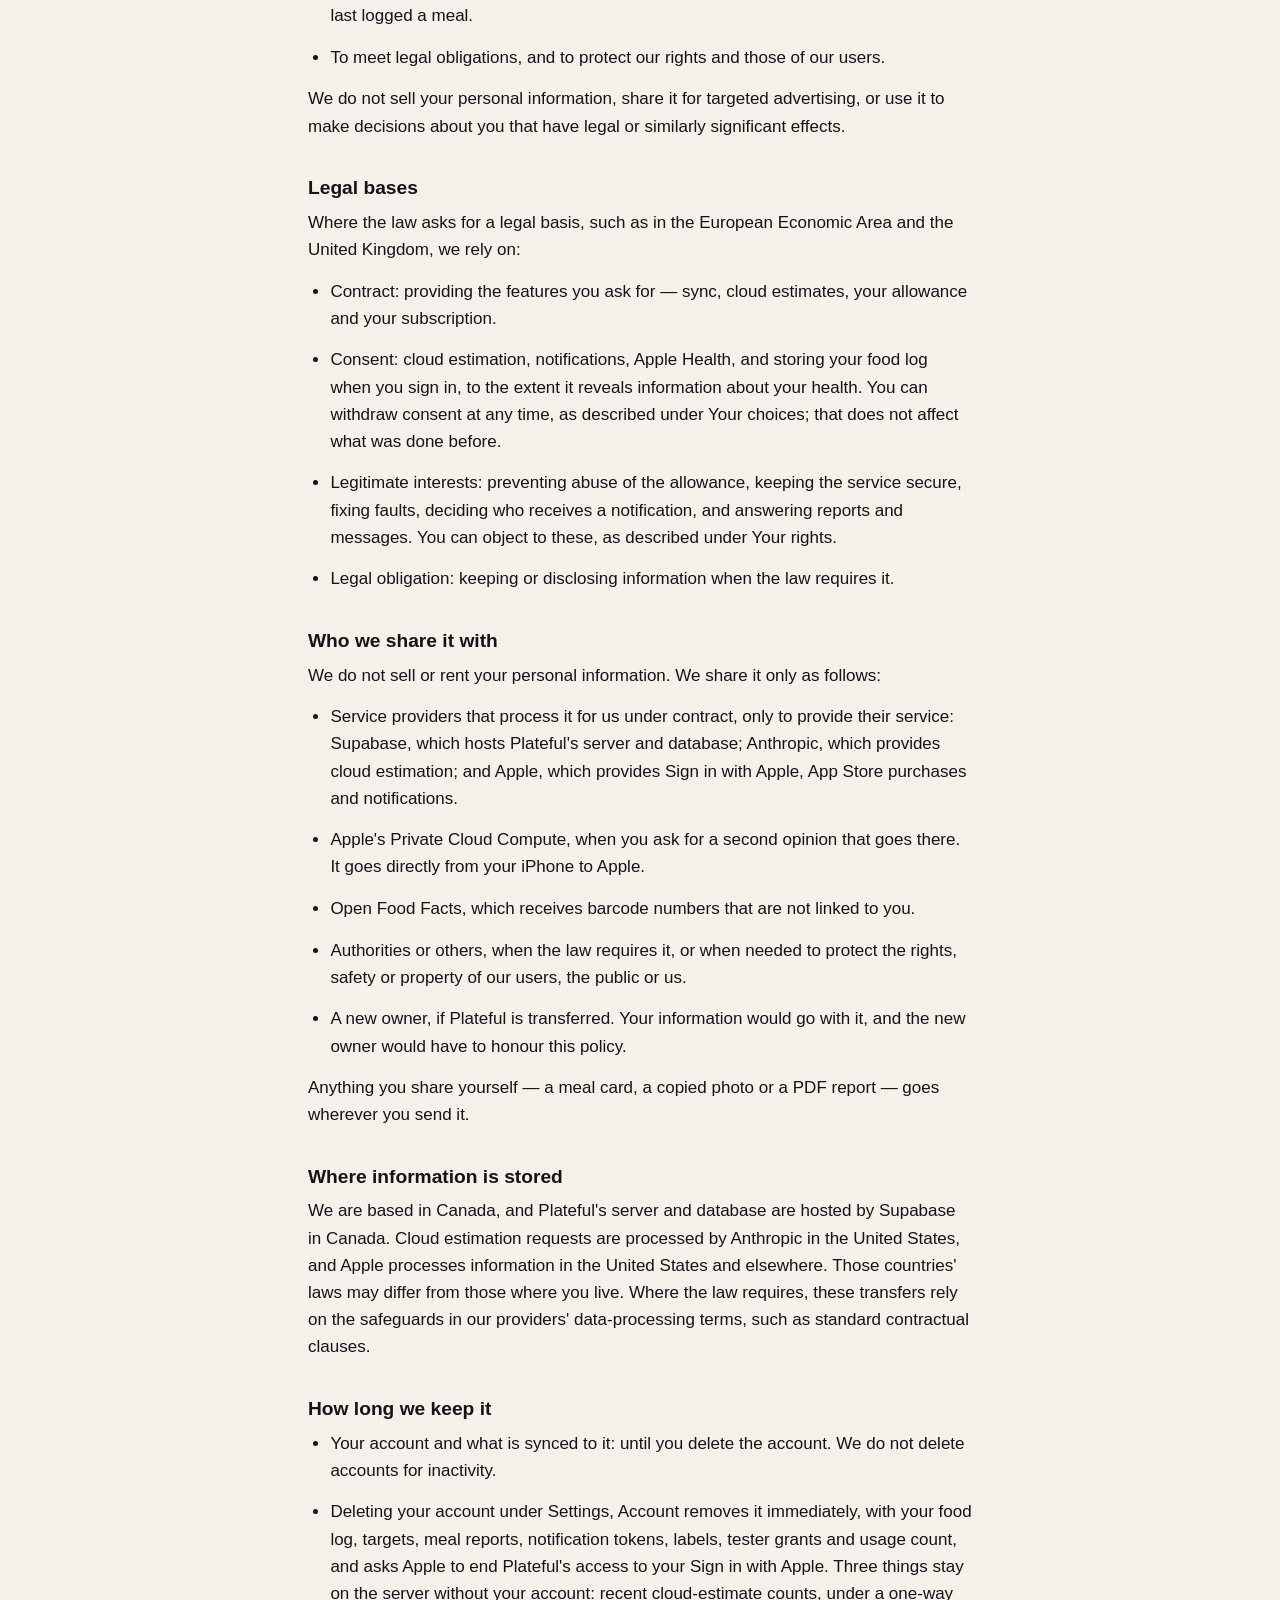
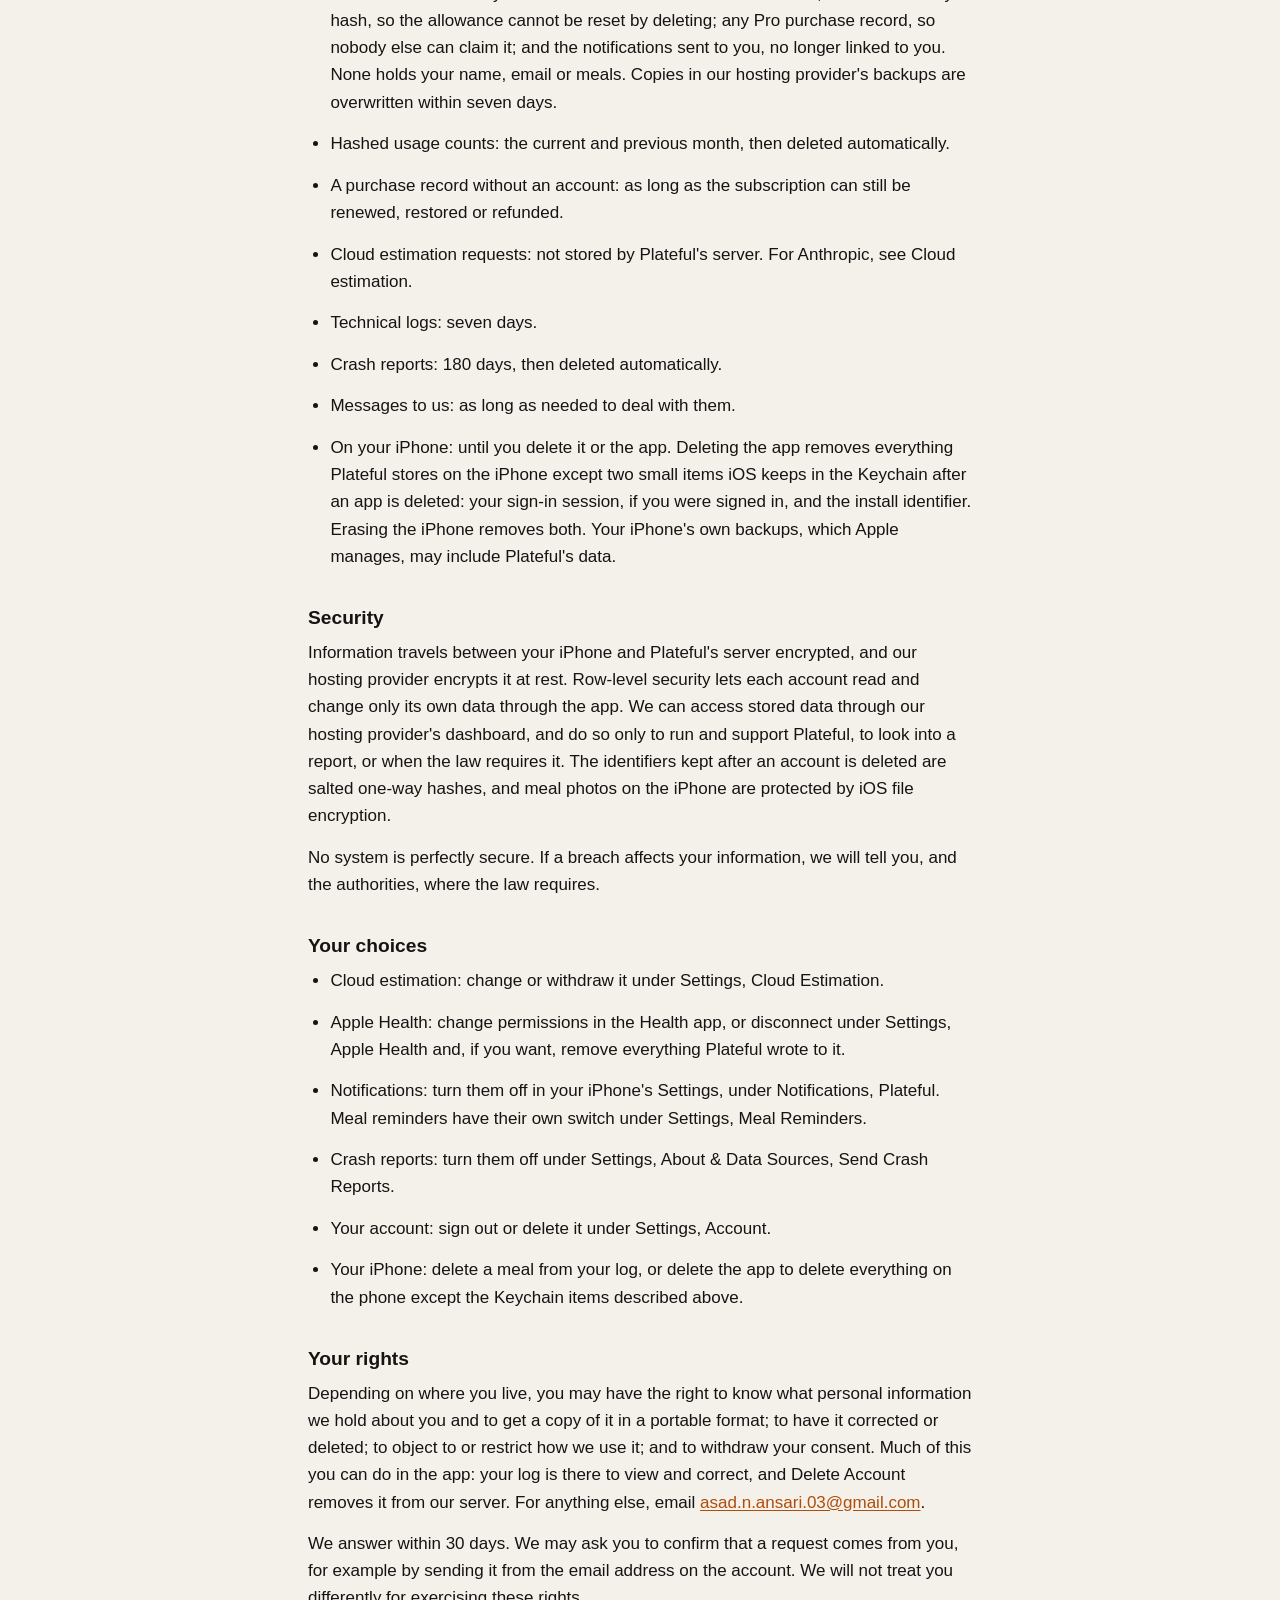
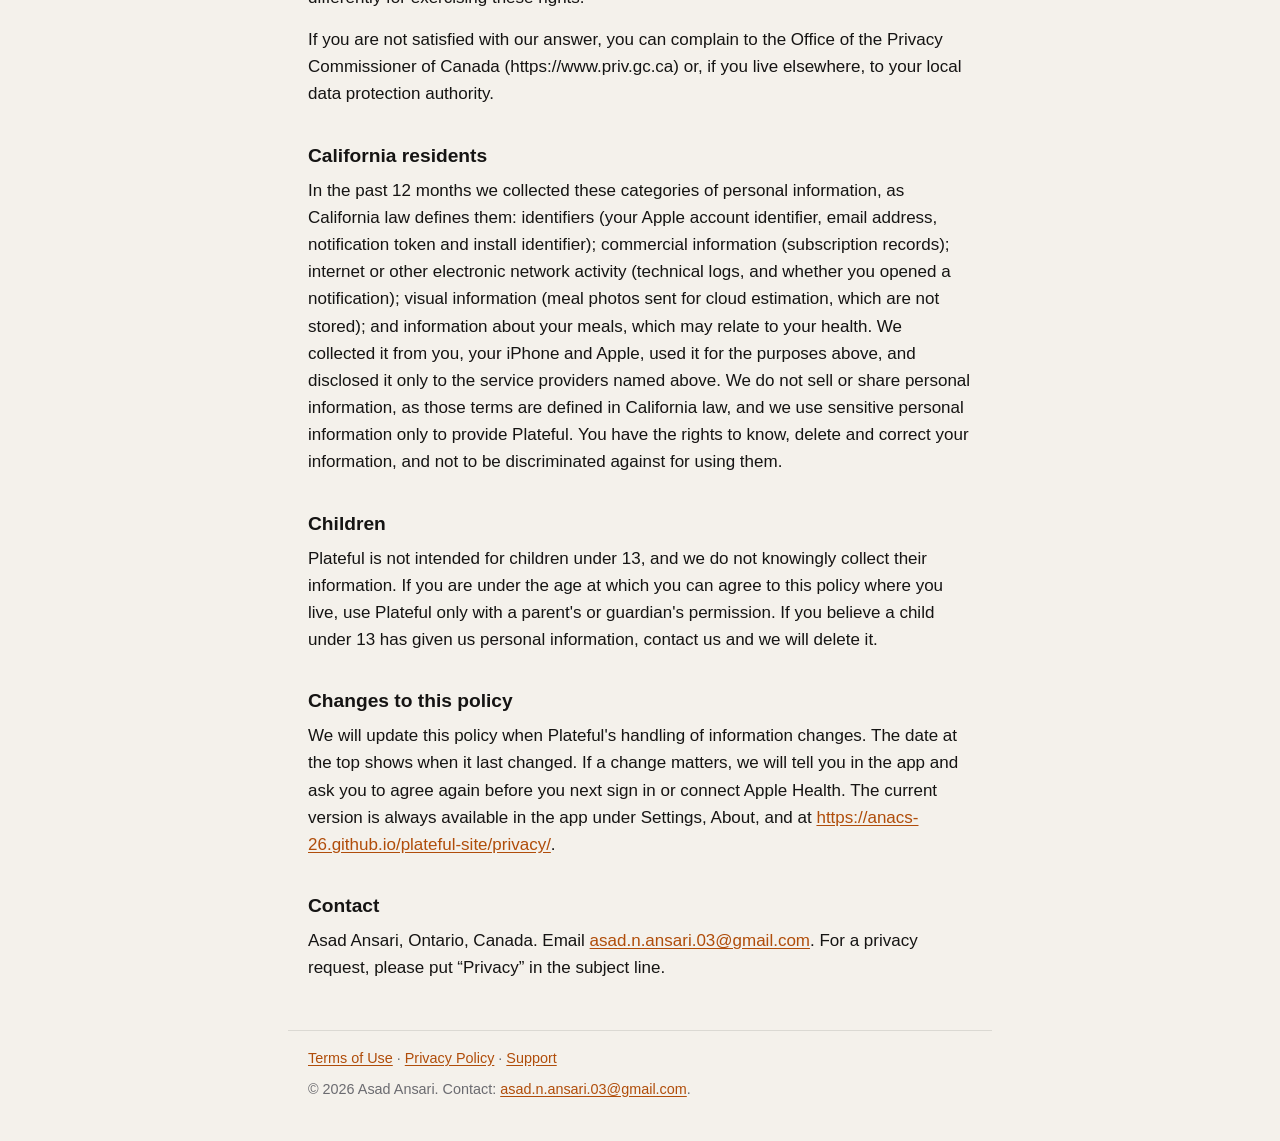
==== commit 488bcfd3: "Publish the pages for terms version 2026-09-18 (Plateful 421bce1)" ====
--- a/privacy/index.html
+++ b/privacy/index.html
@@ -38,7 +38,7 @@
 <header class="masthead"><a class="brand" href="../">Plateful</a></header>
 <main>
 <h1>Privacy Policy</h1>
-<p class="meta">Effective September 15, 2026</p>
+<p class="meta">Effective September 18, 2026</p>
 <nav class="contents" aria-label="Contents">
 <h2>Contents</h2>
 <ol>
@@ -64,7 +64,7 @@
 </nav>
 <section id="summary">
 <h2>Summary</h2>
-<p>Plateful is built to keep your information on your iPhone. Meals are estimated on the phone when it can. Your body profile, weigh-ins and everything read from Apple Health stay on it. Your food log leaves it only if you sign in, and then only to your own account. A meal's words or photo go to a cloud model only while cloud estimation is on. We do not sell your information, and Plateful contains no advertising and no third-party analytics or tracking.</p>
+<p>Plateful is built to keep your information on your iPhone. Meals are estimated on the phone when it can. Your body profile, weigh-ins and everything read from Apple Health stay on it. Your food log leaves it only if you sign in, and then only to your own account. A meal's words or photo go to a cloud model only while cloud estimation is on. If the app crashes, it sends us a technical report that is not linked to you, which you can turn off. We do not sell your information, and Plateful contains no advertising and no third-party analytics or tracking.</p>
 </section>
 <section id="who-we-are">
 <h2>Who we are</h2>
@@ -89,6 +89,7 @@
 <li>Notifications. While you are signed in, the app sends Plateful's server your iPhone's notification token, with the app version, iPhone model, iOS version and time zone, so a notification can reach you at a sensible local time. We keep a record of each notification we send you, whether it was delivered, and whether and when you opened it. The token is removed when you sign out.</li>
 <li>Account labels. We may label an account, for example as a tester, to decide who receives a notification.</li>
 <li>Barcode lookups. When you scan a barcode that is not in the app's built-in table, the barcode number is sent to Plateful's server, which may look it up in Open Food Facts and save the product for everyone who scans it. We do not link barcode lookups to your account.</li>
+<li>Crash reports. If Plateful crashes, iOS gives the app a technical report the next time it opens, and the app sends it to Plateful's server: the kind of crash, where in the app's code it happened, the app and iOS versions, the iPhone model, and whether it was a test build. It carries no account, no identifier, no meals and nothing you typed, and we do not link it to you. You can turn crash reports off under Settings, About &amp; Data Sources.</li>
 <li>Messages to us. If you email us, we receive your email address and what you write.</li>
 <li>Technical logs. Our hosting provider records technical details of each request to Plateful's server, such as the IP address, the time, the part of the service used and any error, which can include your account's identifier or part of a model's reply. These logs are deleted automatically after seven days.</li>
 </ul>
@@ -108,7 +109,7 @@
 <h2>How we use information</h2>
 <ul>
 <li>To provide Plateful: to sign you in, back up and sync your log, estimate the meals you send to the cloud, apply your allowance and subscription, and send the notifications you allow.</li>
-<li>To keep Plateful working and fair: to prevent abuse of the free allowance, keep the service secure, and find and fix faults.</li>
+<li>To keep Plateful working and fair: to prevent abuse of the free allowance, keep the service secure, and find and fix faults, including from crash reports.</li>
 <li>To improve estimates: we read meal reports and messages to find and fix wrong estimates. We do not use your meals or photos to train machine-learning models.</li>
 <li>To communicate with you: to send notifications about your log and about Plateful, when your iPhone allows them, and to answer your messages. To choose who receives a notification, we may use an account's sign-up date, labels, whether it has Pro, its app version and iPhone model, when the app last checked in, and when it last logged a meal.</li>
 <li>To meet legal obligations, and to protect our rights and those of our users.</li>
@@ -150,6 +151,7 @@
 <li>A purchase record without an account: as long as the subscription can still be renewed, restored or refunded.</li>
 <li>Cloud estimation requests: not stored by Plateful's server. For Anthropic, see Cloud estimation.</li>
 <li>Technical logs: seven days.</li>
+<li>Crash reports: 180 days, then deleted automatically.</li>
 <li>Messages to us: as long as needed to deal with them.</li>
 <li>On your iPhone: until you delete it or the app. Deleting the app removes everything Plateful stores on the iPhone except two small items iOS keeps in the Keychain after an app is deleted: your sign-in session, if you were signed in, and the install identifier. Erasing the iPhone removes both. Your iPhone's own backups, which Apple manages, may include Plateful's data.</li>
 </ul>
@@ -165,6 +167,7 @@
 <li>Cloud estimation: change or withdraw it under Settings, Cloud Estimation.</li>
 <li>Apple Health: change permissions in the Health app, or disconnect under Settings, Apple Health and, if you want, remove everything Plateful wrote to it.</li>
 <li>Notifications: turn them off in your iPhone's Settings, under Notifications, Plateful. Meal reminders have their own switch under Settings, Meal Reminders.</li>
+<li>Crash reports: turn them off under Settings, About &amp; Data Sources, Send Crash Reports.</li>
 <li>Your account: sign out or delete it under Settings, Account.</li>
 <li>Your iPhone: delete a meal from your log, or delete the app to delete everything on the phone except the Keychain items described above.</li>
 </ul>
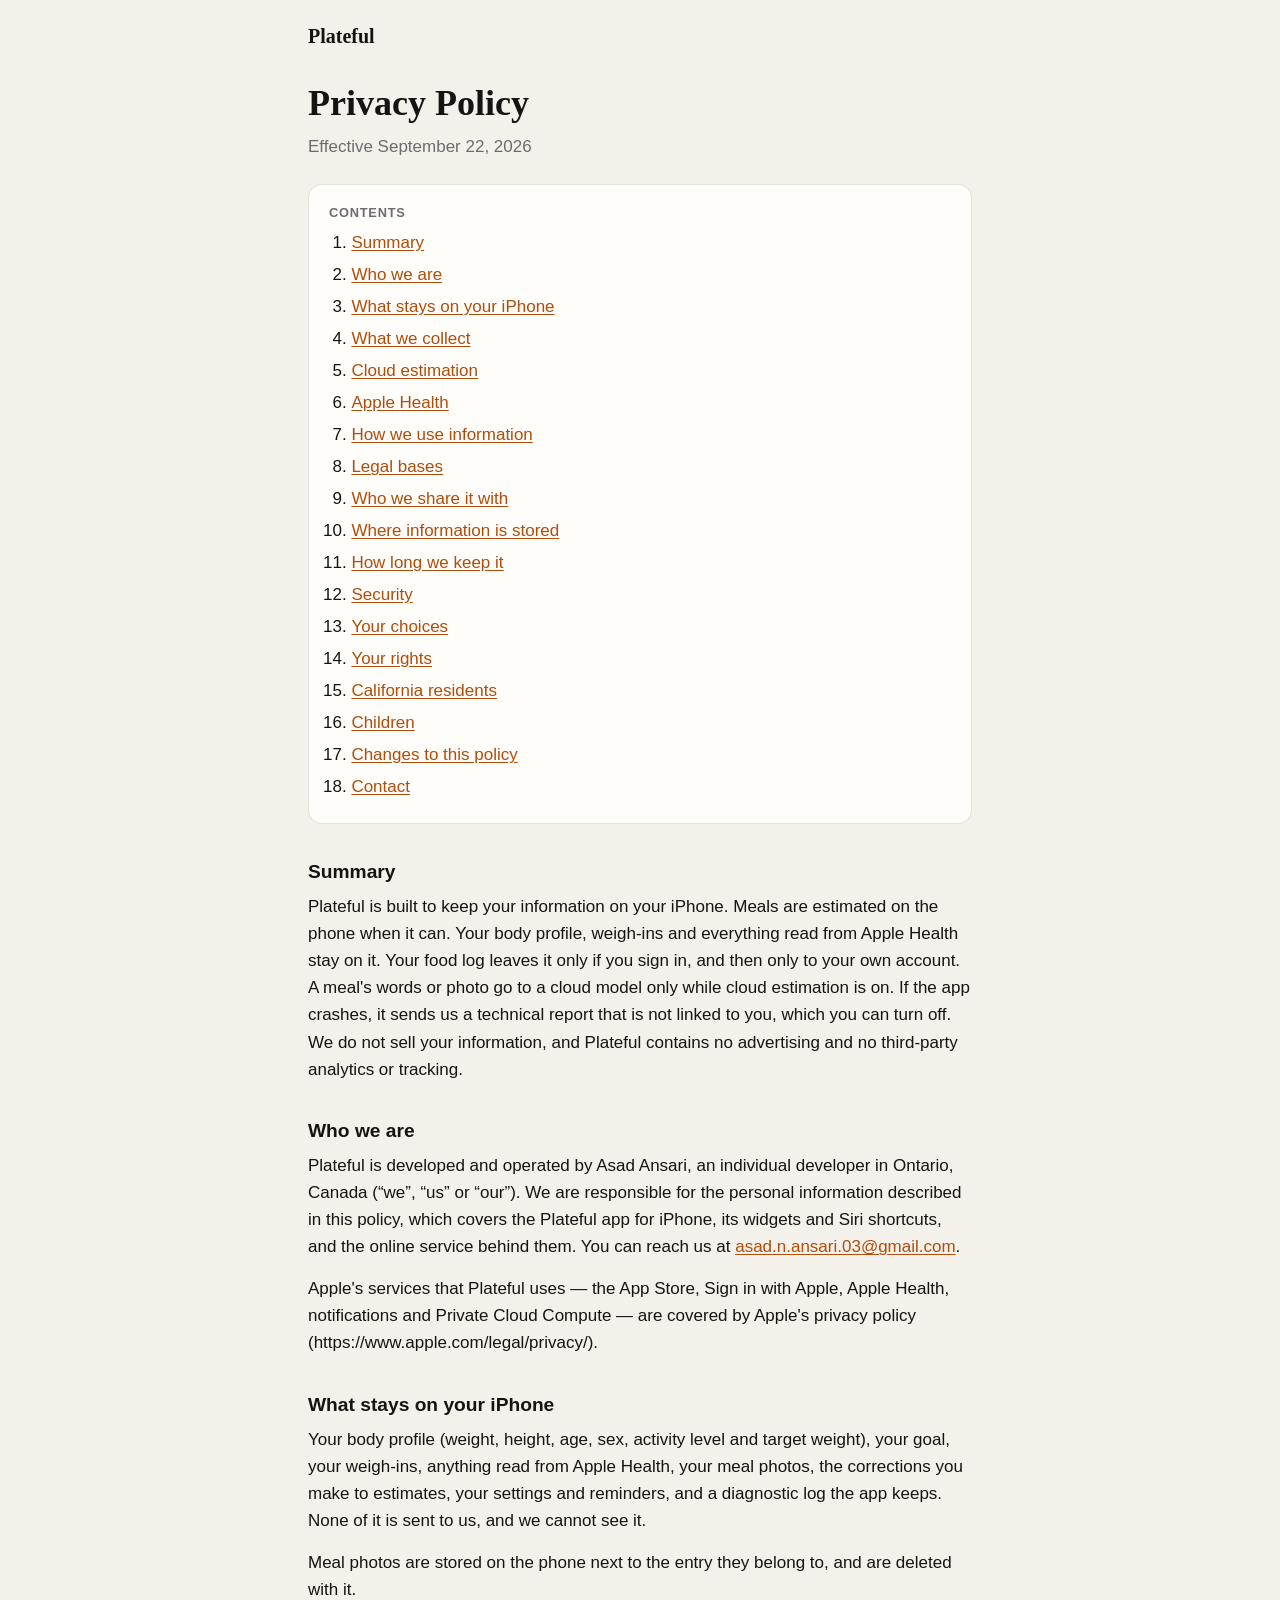
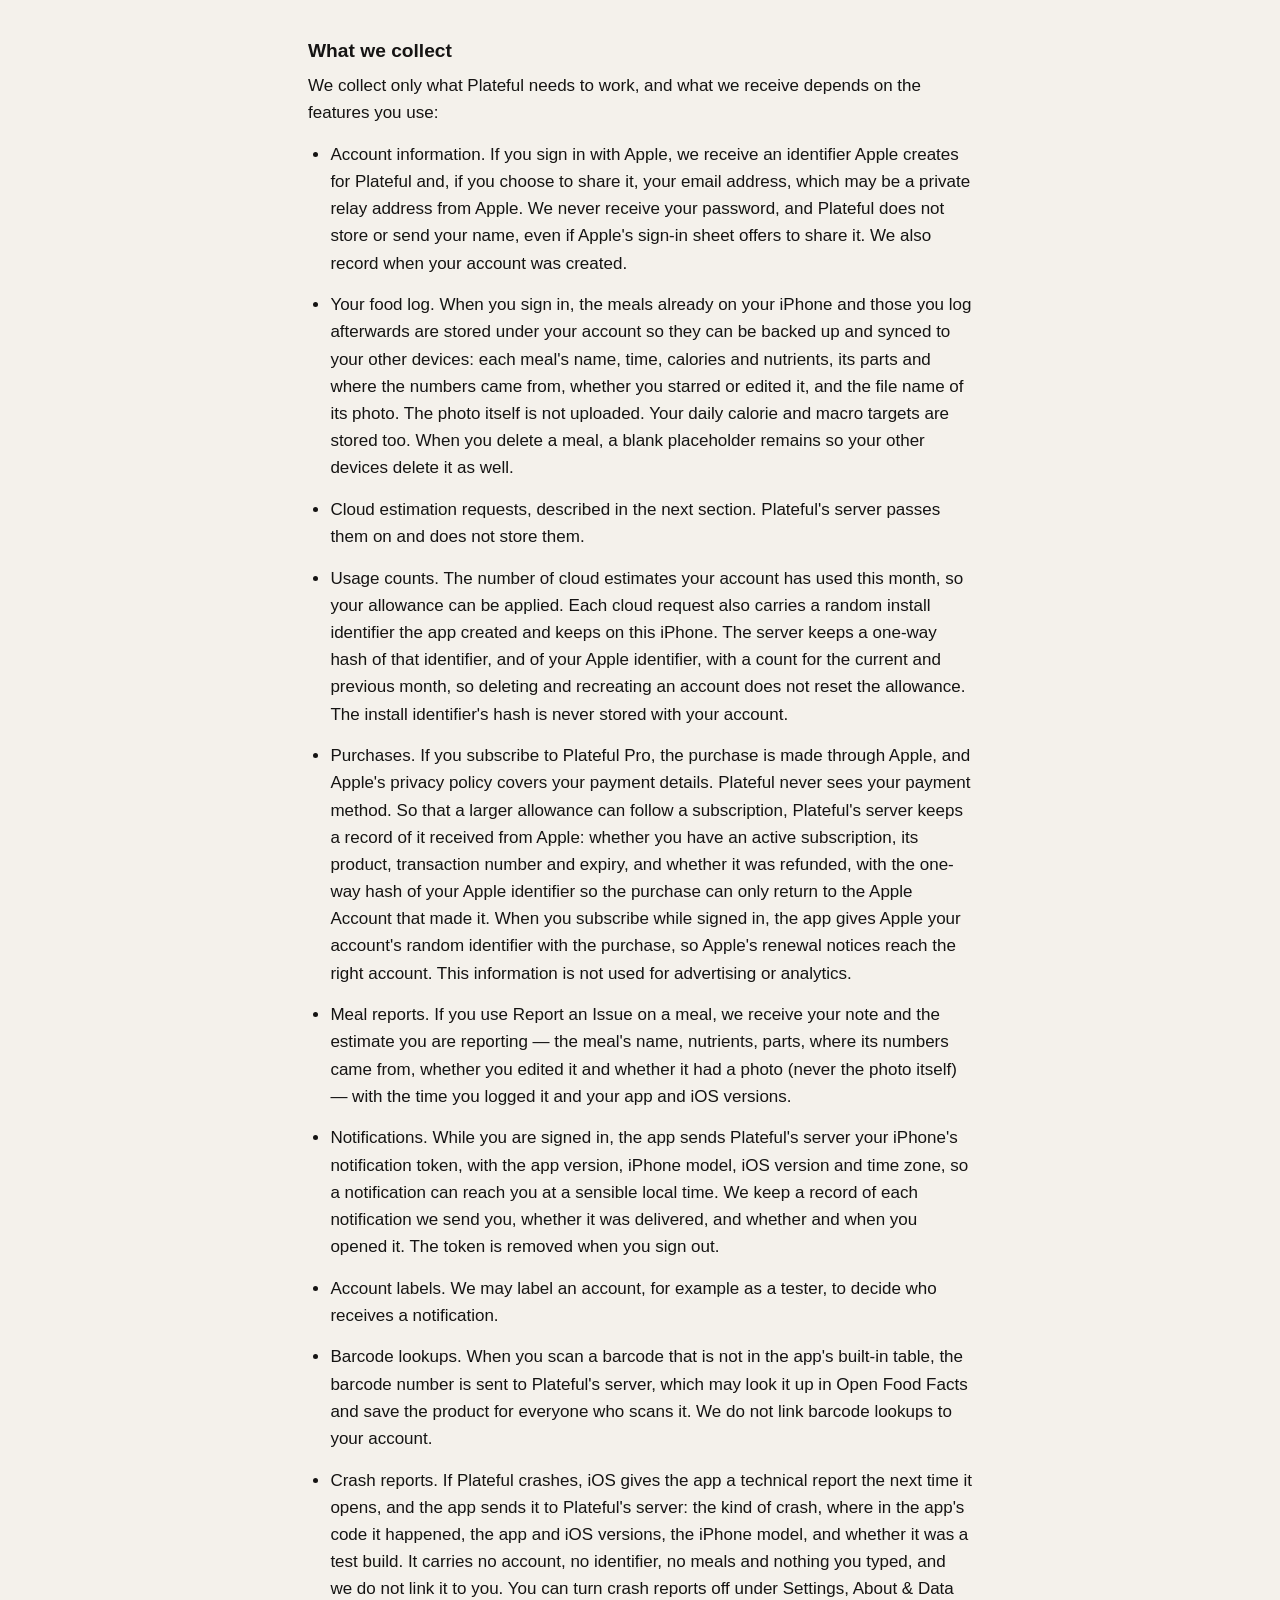
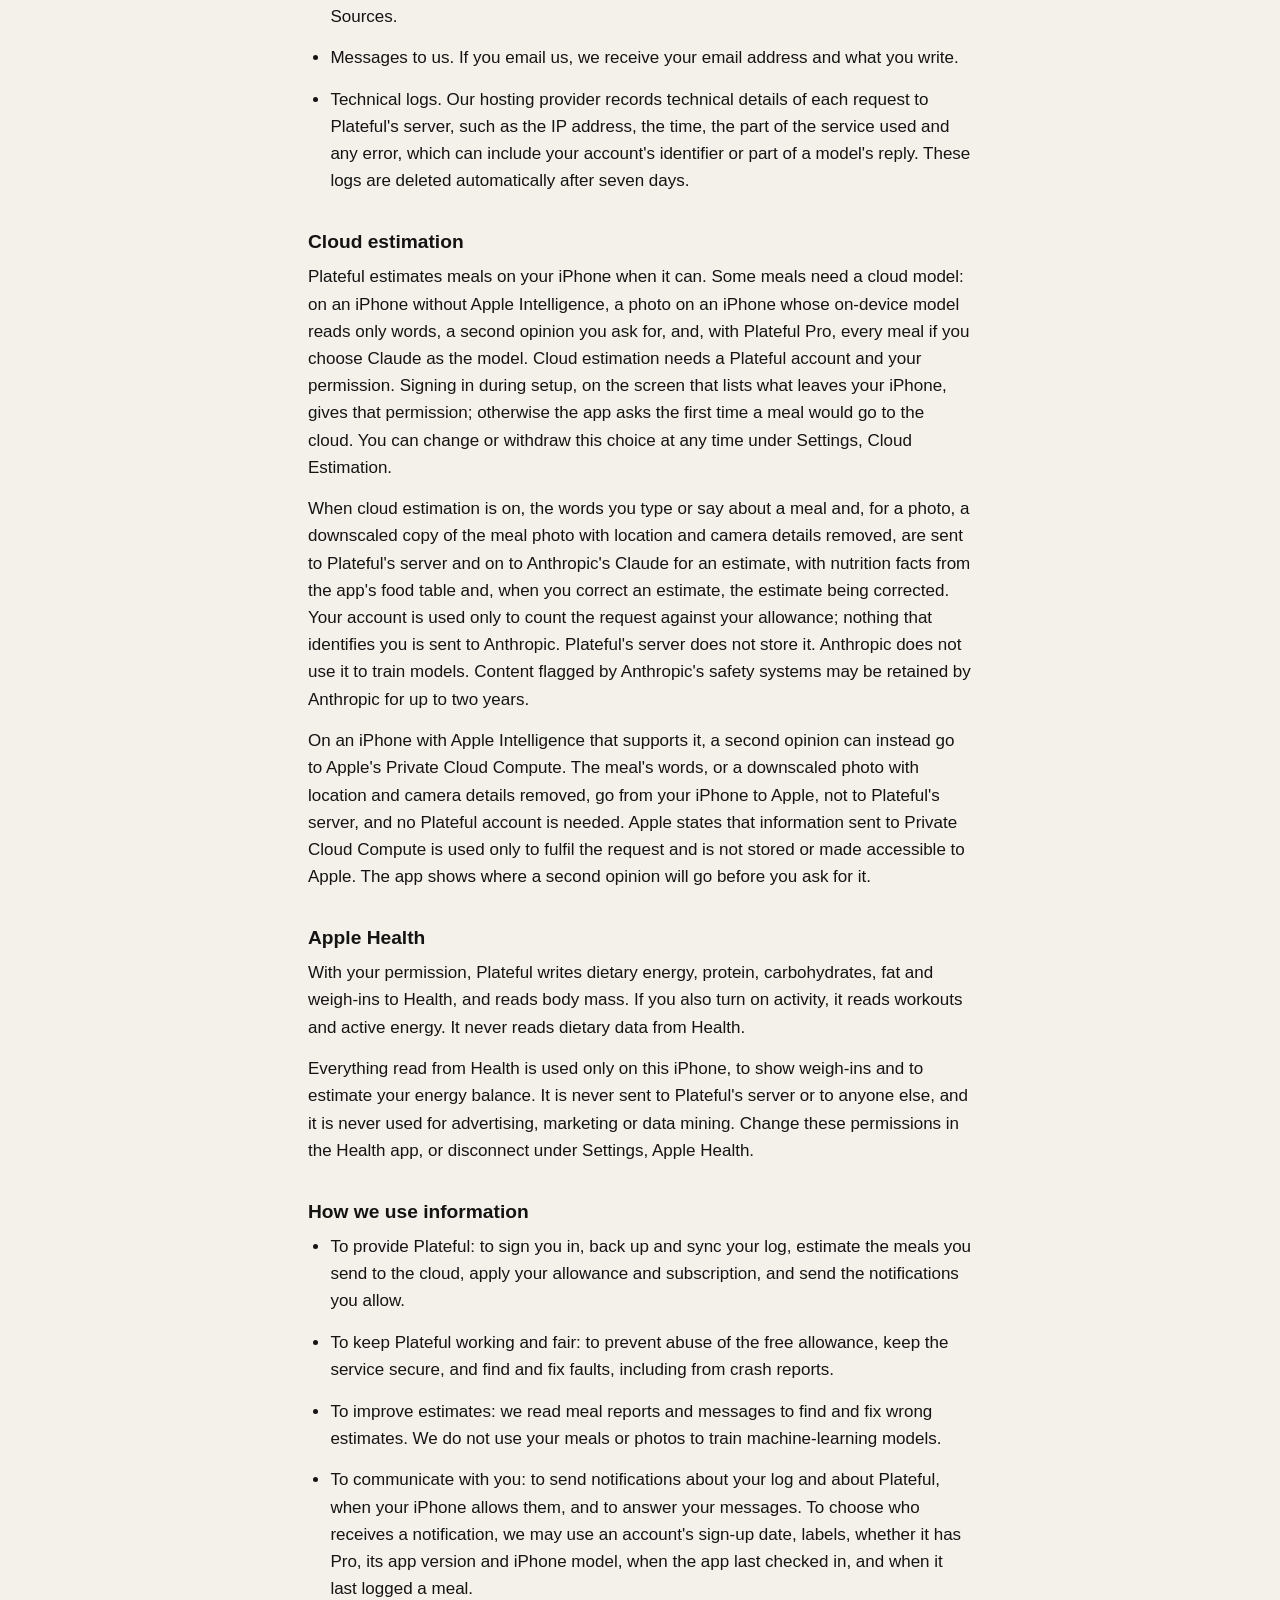
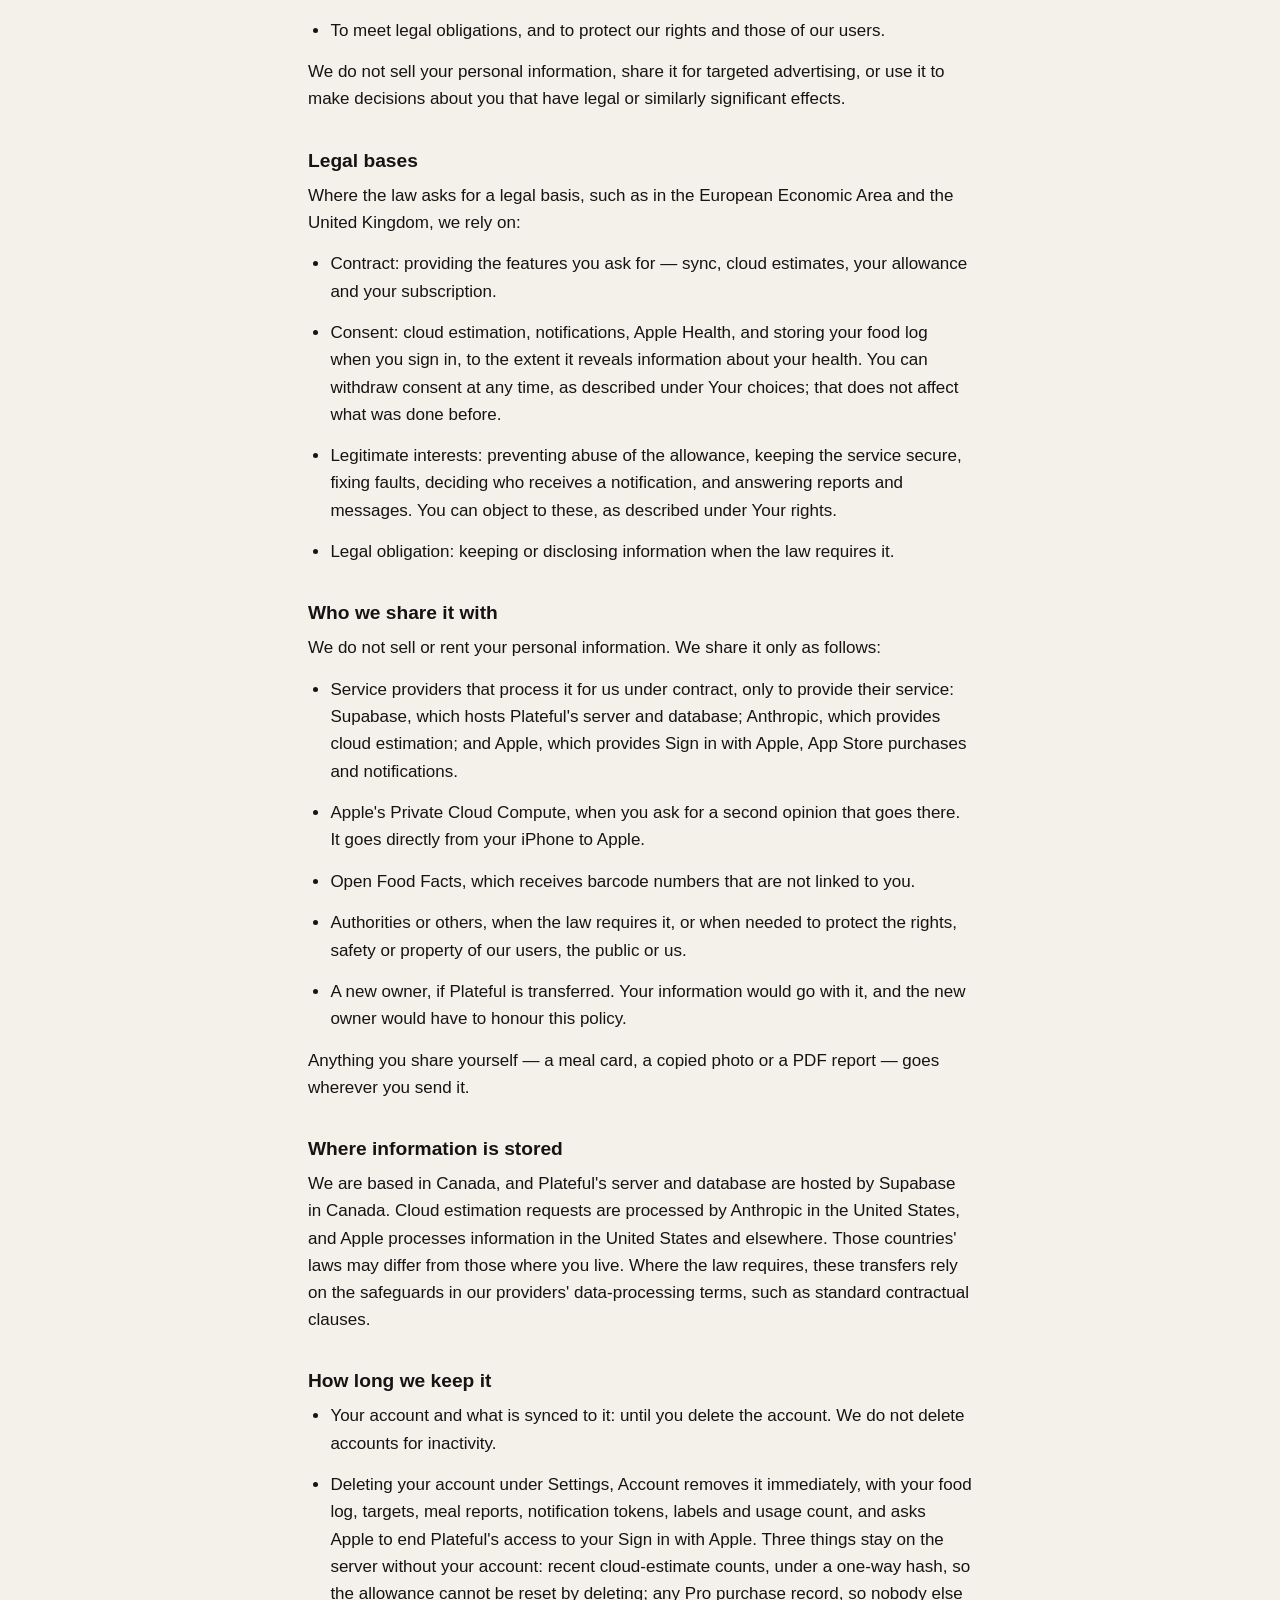
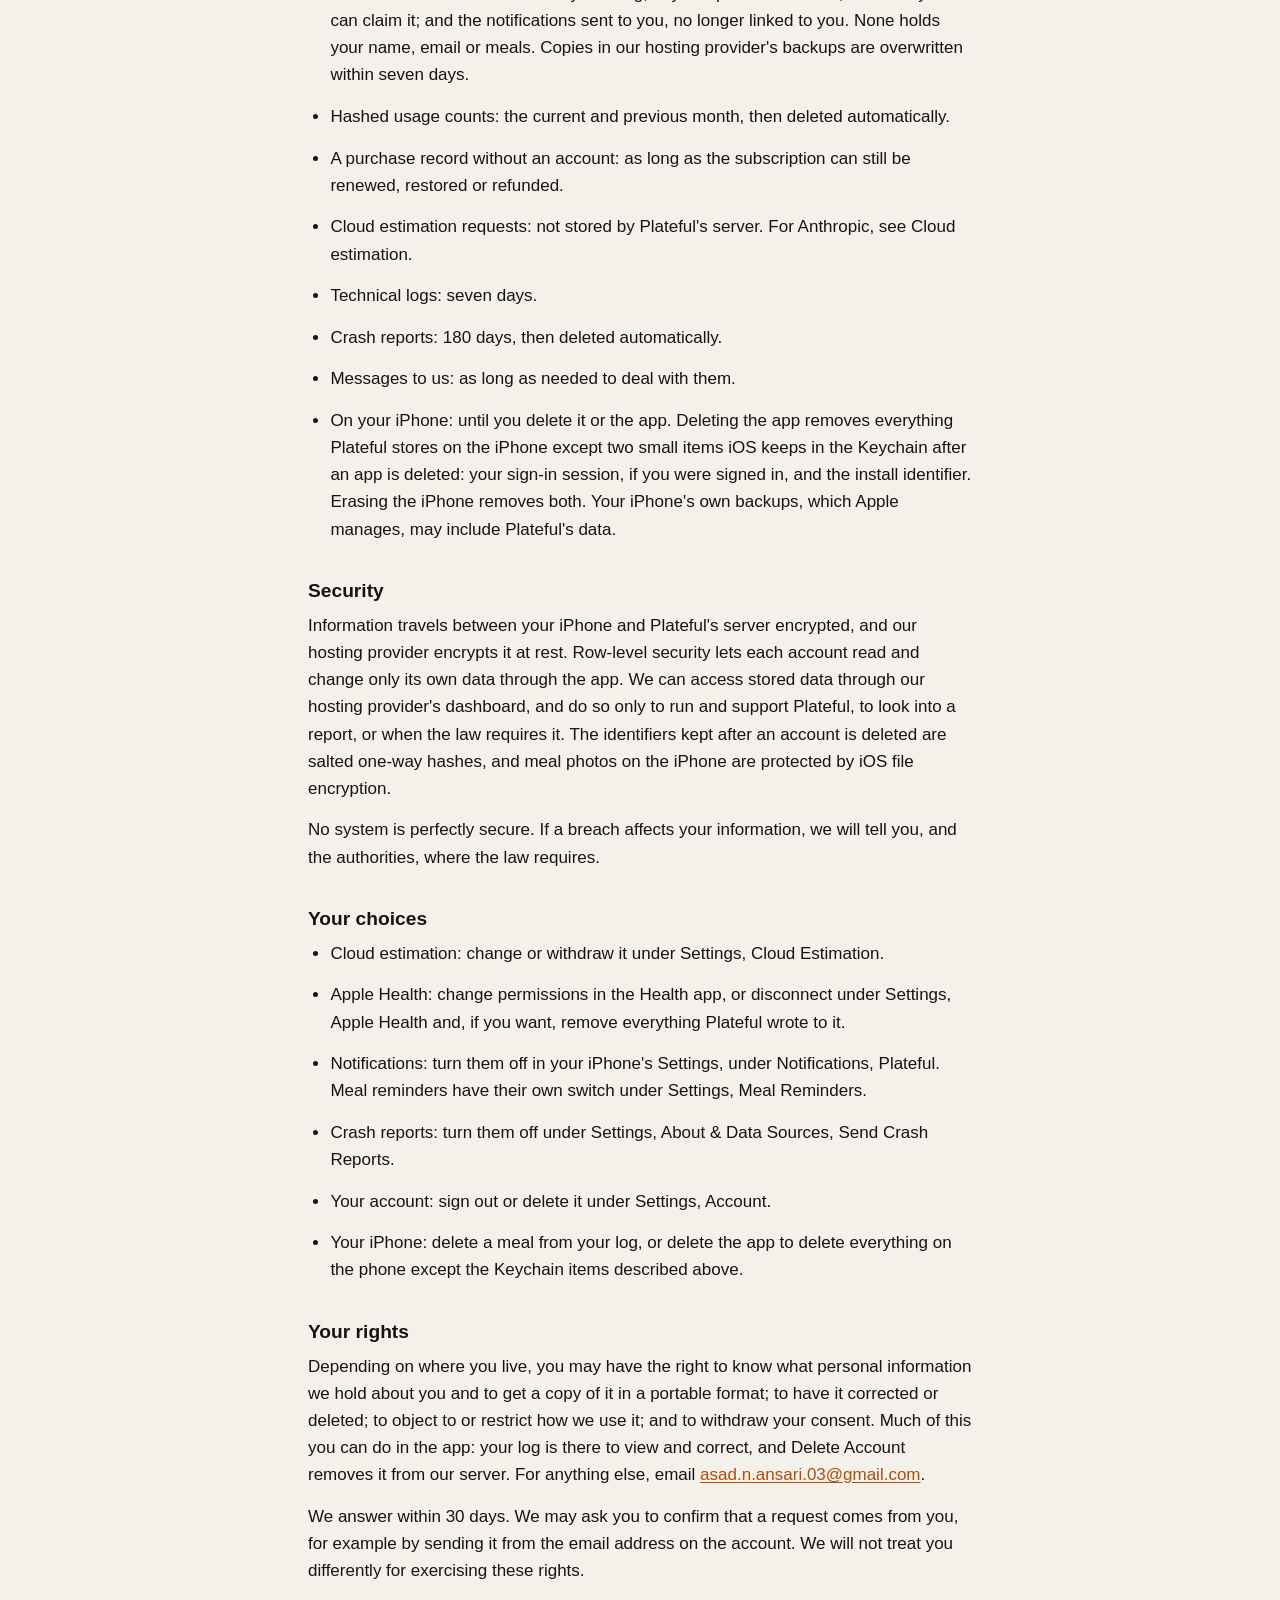
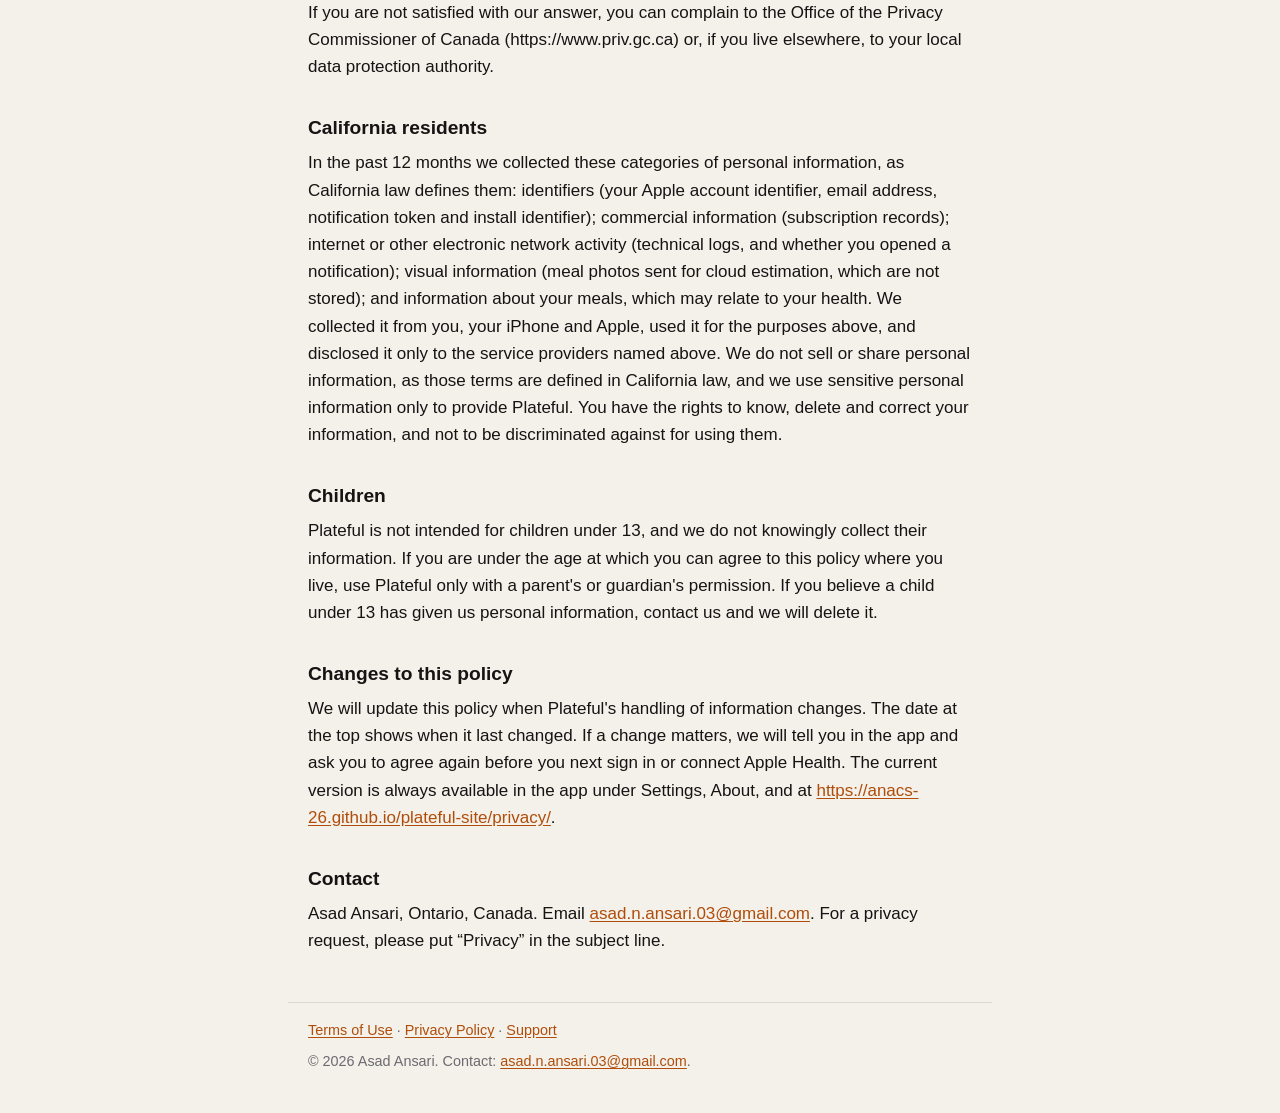
==== commit 3833199f: "Publish the pages for terms version 2026-09-22 (Plateful 2c46de3)" ====
--- a/privacy/index.html
+++ b/privacy/index.html
@@ -38,7 +38,7 @@
 <header class="masthead"><a class="brand" href="../">Plateful</a></header>
 <main>
 <h1>Privacy Policy</h1>
-<p class="meta">Effective September 18, 2026</p>
+<p class="meta">Effective September 22, 2026</p>
 <nav class="contents" aria-label="Contents">
 <h2>Contents</h2>
 <ol>
@@ -84,7 +84,7 @@
 <li>Your food log. When you sign in, the meals already on your iPhone and those you log afterwards are stored under your account so they can be backed up and synced to your other devices: each meal's name, time, calories and nutrients, its parts and where the numbers came from, whether you starred or edited it, and the file name of its photo. The photo itself is not uploaded. Your daily calorie and macro targets are stored too. When you delete a meal, a blank placeholder remains so your other devices delete it as well.</li>
 <li>Cloud estimation requests, described in the next section. Plateful's server passes them on and does not store them.</li>
 <li>Usage counts. The number of cloud estimates your account has used this month, so your allowance can be applied. Each cloud request also carries a random install identifier the app created and keeps on this iPhone. The server keeps a one-way hash of that identifier, and of your Apple identifier, with a count for the current and previous month, so deleting and recreating an account does not reset the allowance. The install identifier's hash is never stored with your account.</li>
-<li>Purchases. If you subscribe to Plateful Pro, the purchase is made through Apple, and Apple's privacy policy covers your payment details. Plateful never sees your payment method. So that a larger allowance can follow a subscription, Plateful's server keeps a record of it received from Apple: whether you have an active subscription, its product, transaction number and expiry, and whether it was refunded, with the one-way hash of your Apple identifier so the purchase can only return to the Apple Account that made it. When you subscribe while signed in, the app gives Apple your account's random identifier with the purchase, so Apple's renewal notices reach the right account. If you redeem a tester code, we record the code and when it was granted. This information is not used for advertising or analytics.</li>
+<li>Purchases. If you subscribe to Plateful Pro, the purchase is made through Apple, and Apple's privacy policy covers your payment details. Plateful never sees your payment method. So that a larger allowance can follow a subscription, Plateful's server keeps a record of it received from Apple: whether you have an active subscription, its product, transaction number and expiry, and whether it was refunded, with the one-way hash of your Apple identifier so the purchase can only return to the Apple Account that made it. When you subscribe while signed in, the app gives Apple your account's random identifier with the purchase, so Apple's renewal notices reach the right account. This information is not used for advertising or analytics.</li>
 <li>Meal reports. If you use Report an Issue on a meal, we receive your note and the estimate you are reporting — the meal's name, nutrients, parts, where its numbers came from, whether you edited it and whether it had a photo (never the photo itself) — with the time you logged it and your app and iOS versions.</li>
 <li>Notifications. While you are signed in, the app sends Plateful's server your iPhone's notification token, with the app version, iPhone model, iOS version and time zone, so a notification can reach you at a sensible local time. We keep a record of each notification we send you, whether it was delivered, and whether and when you opened it. The token is removed when you sign out.</li>
 <li>Account labels. We may label an account, for example as a tester, to decide who receives a notification.</li>
@@ -146,7 +146,7 @@
 <h2>How long we keep it</h2>
 <ul>
 <li>Your account and what is synced to it: until you delete the account. We do not delete accounts for inactivity.</li>
-<li>Deleting your account under Settings, Account removes it immediately, with your food log, targets, meal reports, notification tokens, labels, tester grants and usage count, and asks Apple to end Plateful's access to your Sign in with Apple. Three things stay on the server without your account: recent cloud-estimate counts, under a one-way hash, so the allowance cannot be reset by deleting; any Pro purchase record, so nobody else can claim it; and the notifications sent to you, no longer linked to you. None holds your name, email or meals. Copies in our hosting provider's backups are overwritten within seven days.</li>
+<li>Deleting your account under Settings, Account removes it immediately, with your food log, targets, meal reports, notification tokens, labels and usage count, and asks Apple to end Plateful's access to your Sign in with Apple. Three things stay on the server without your account: recent cloud-estimate counts, under a one-way hash, so the allowance cannot be reset by deleting; any Pro purchase record, so nobody else can claim it; and the notifications sent to you, no longer linked to you. None holds your name, email or meals. Copies in our hosting provider's backups are overwritten within seven days.</li>
 <li>Hashed usage counts: the current and previous month, then deleted automatically.</li>
 <li>A purchase record without an account: as long as the subscription can still be renewed, restored or refunded.</li>
 <li>Cloud estimation requests: not stored by Plateful's server. For Anthropic, see Cloud estimation.</li>
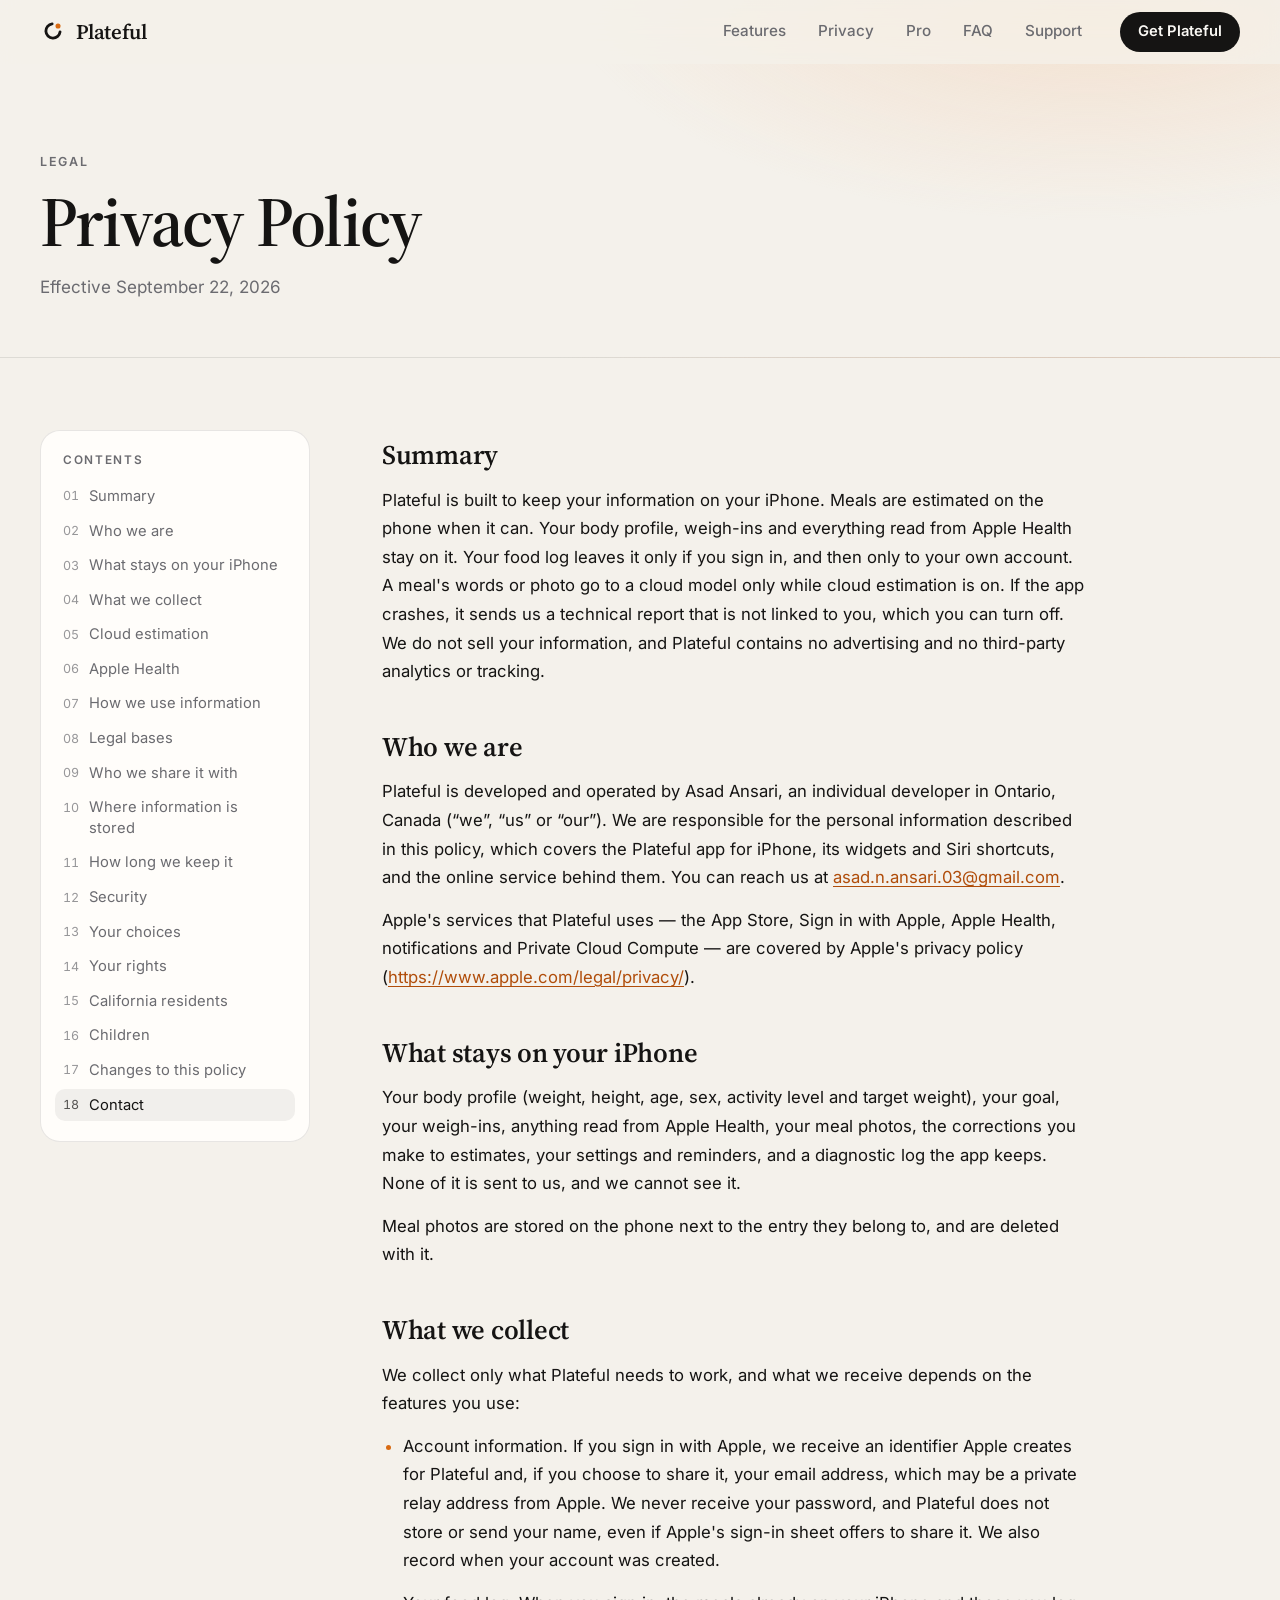
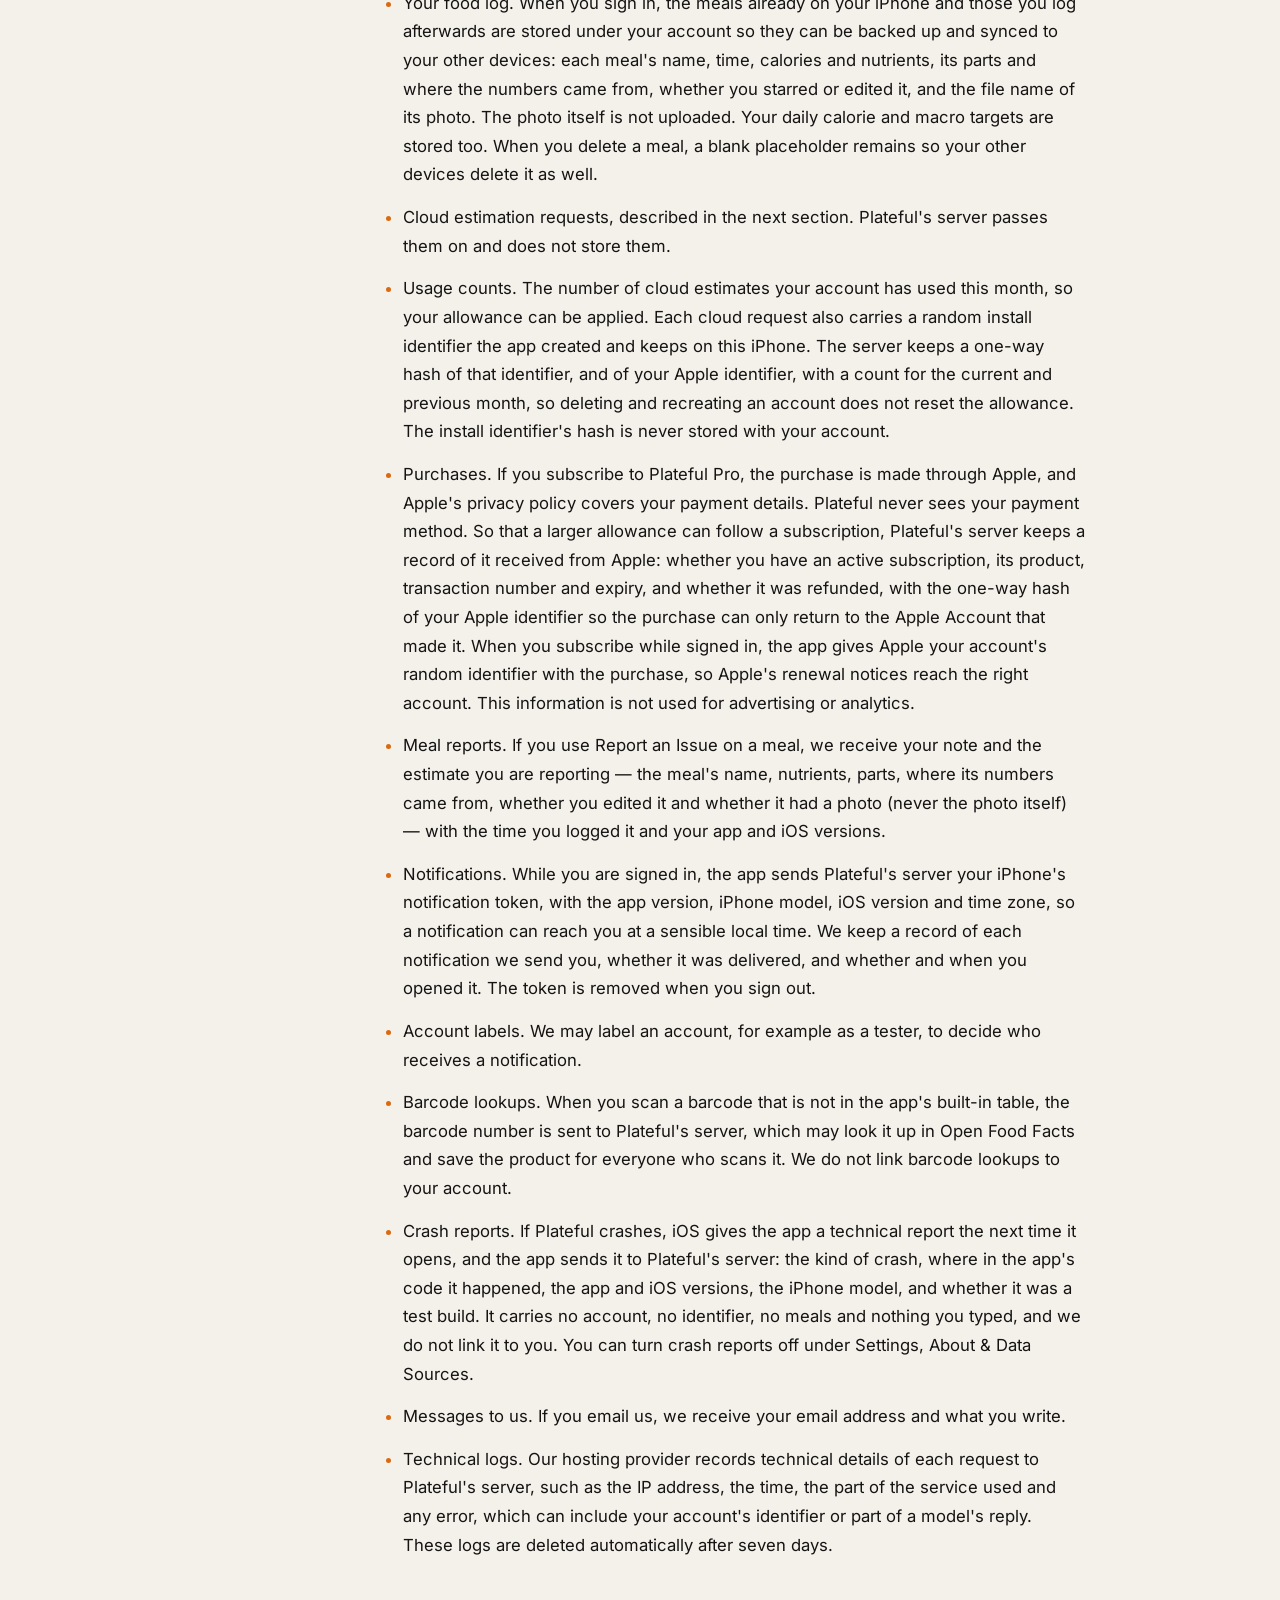
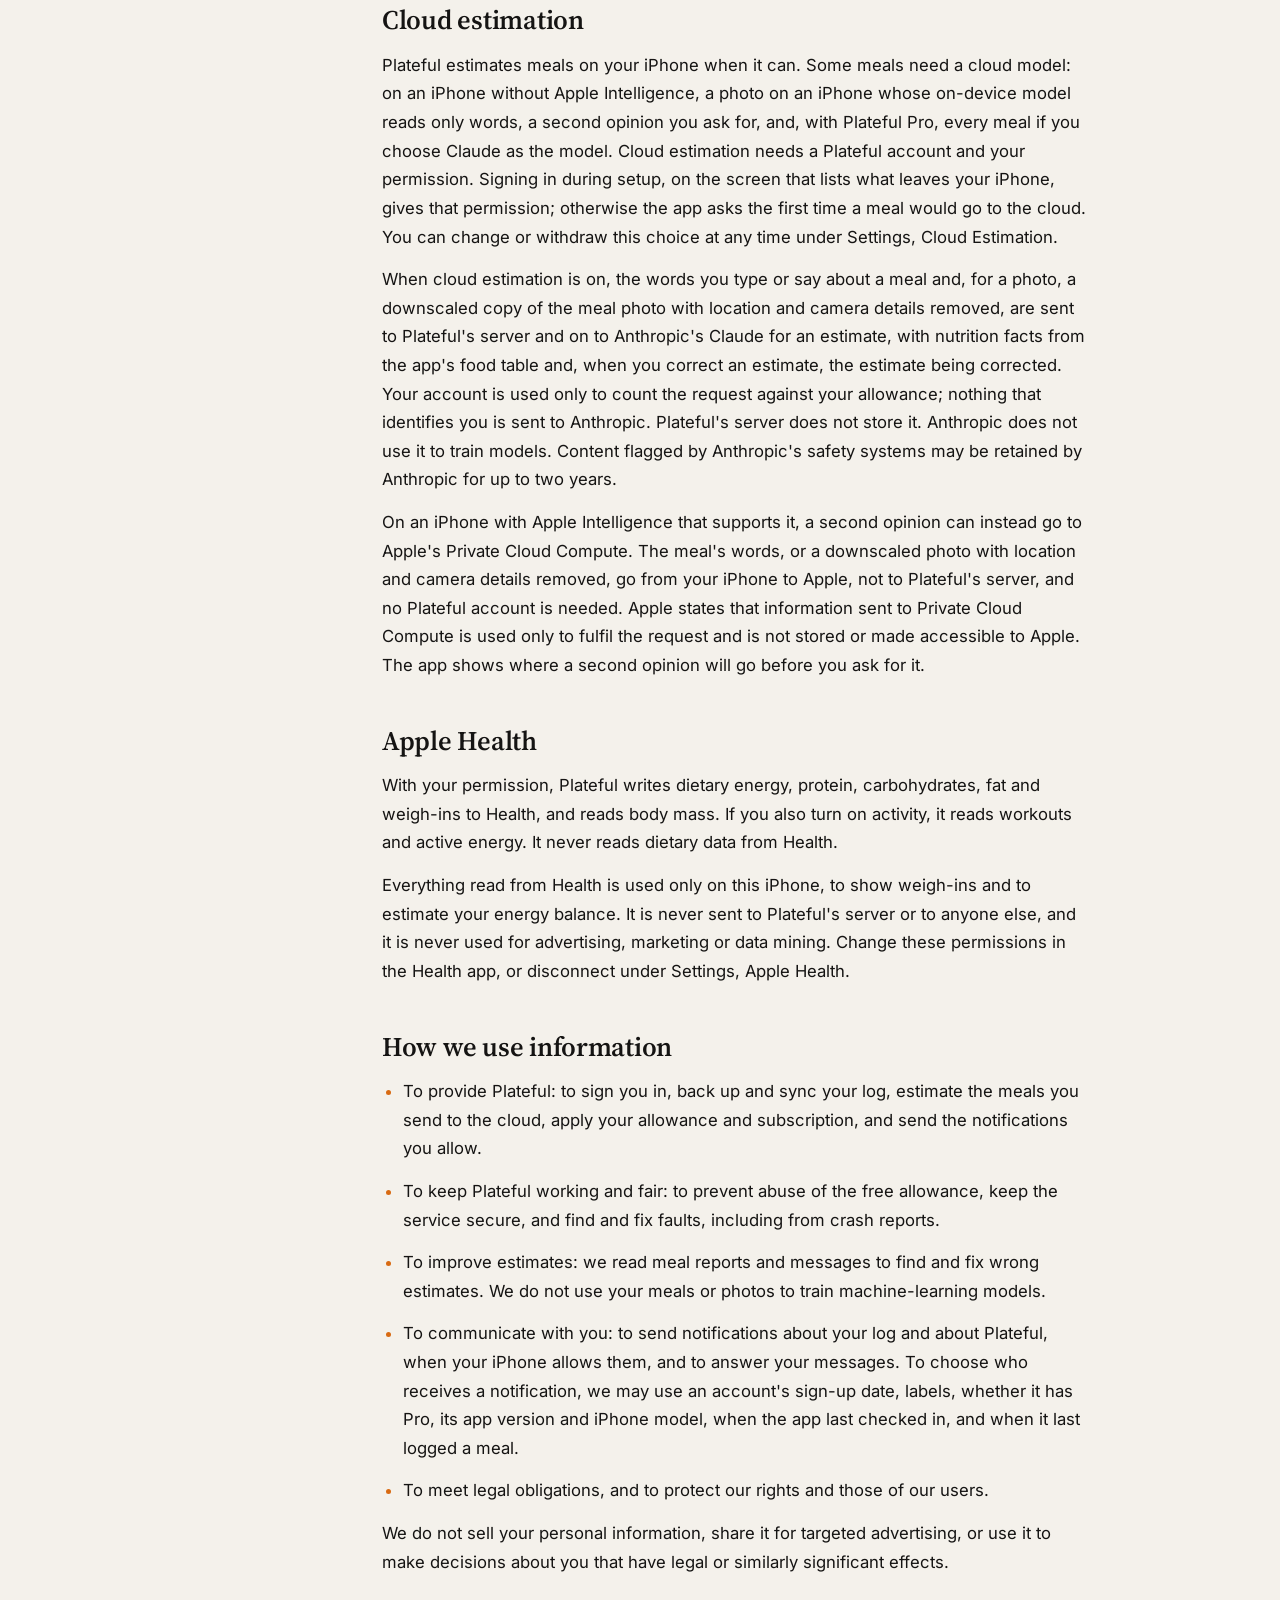
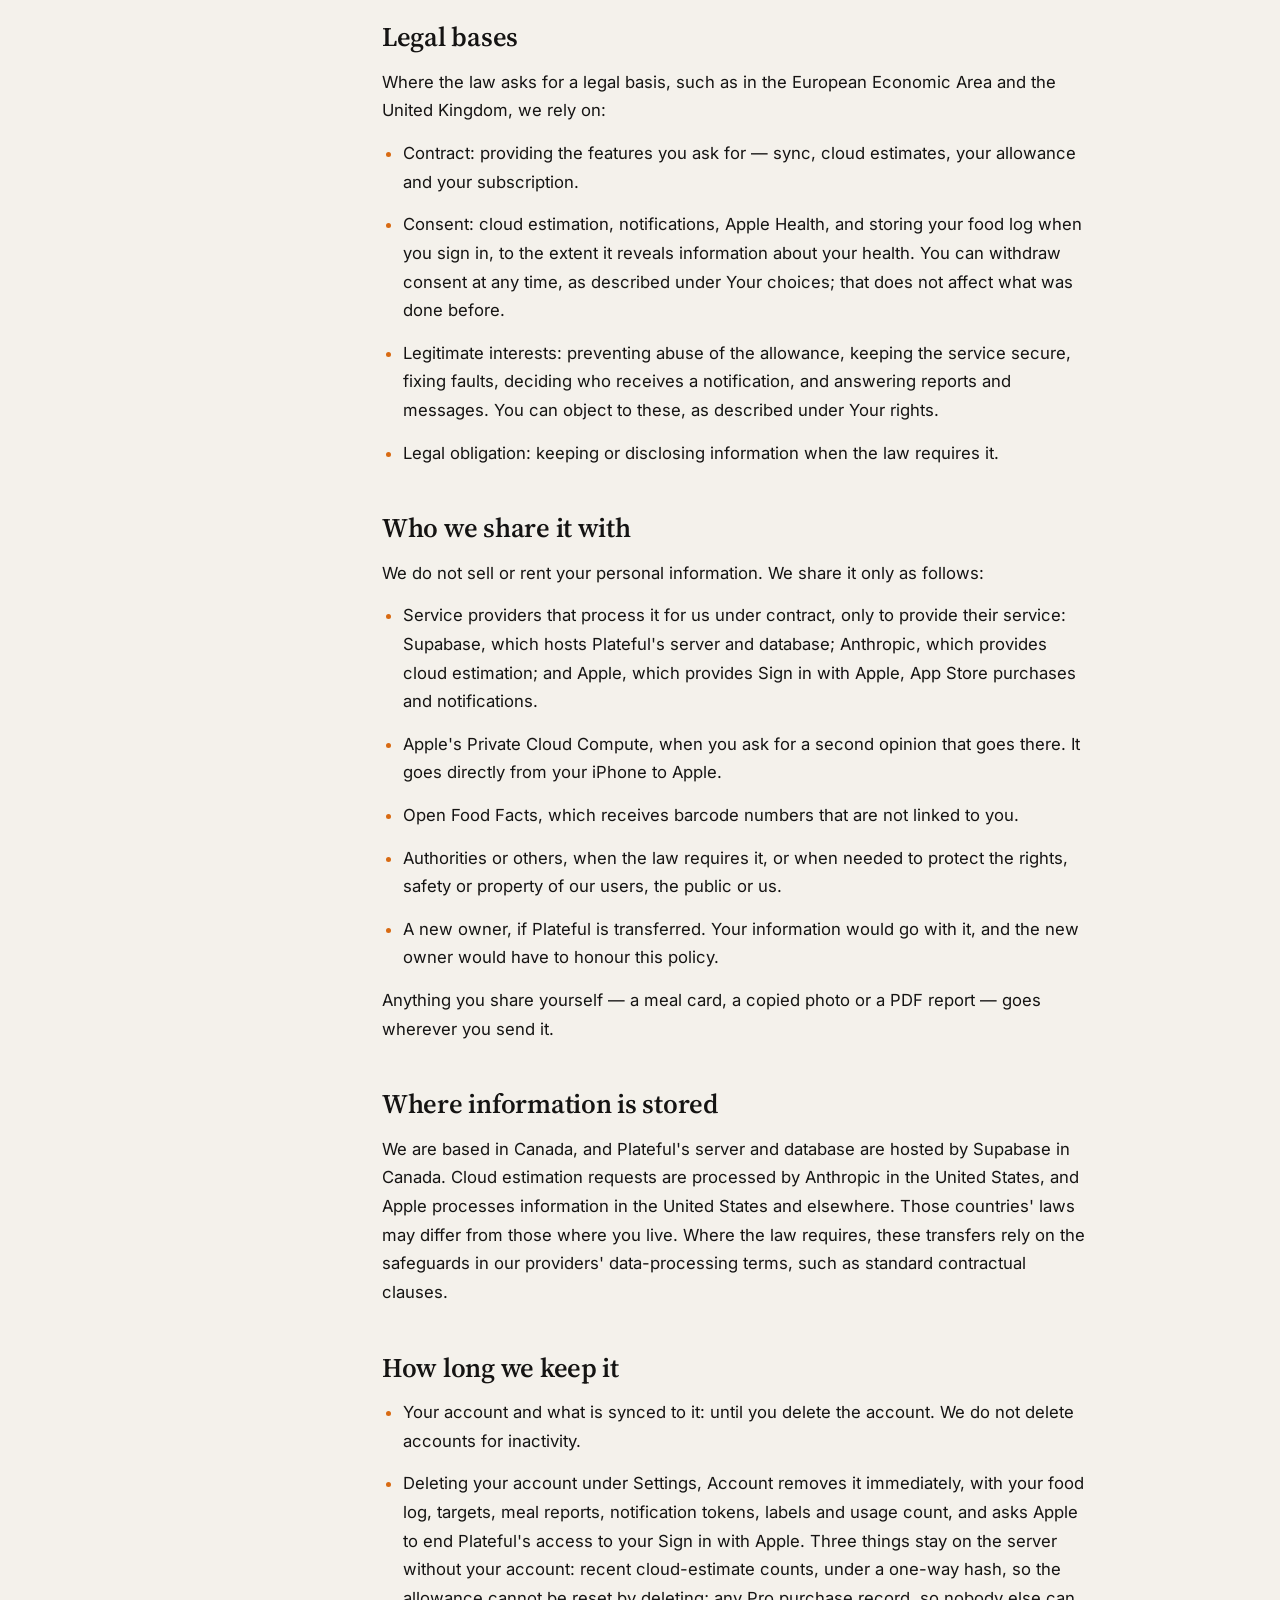
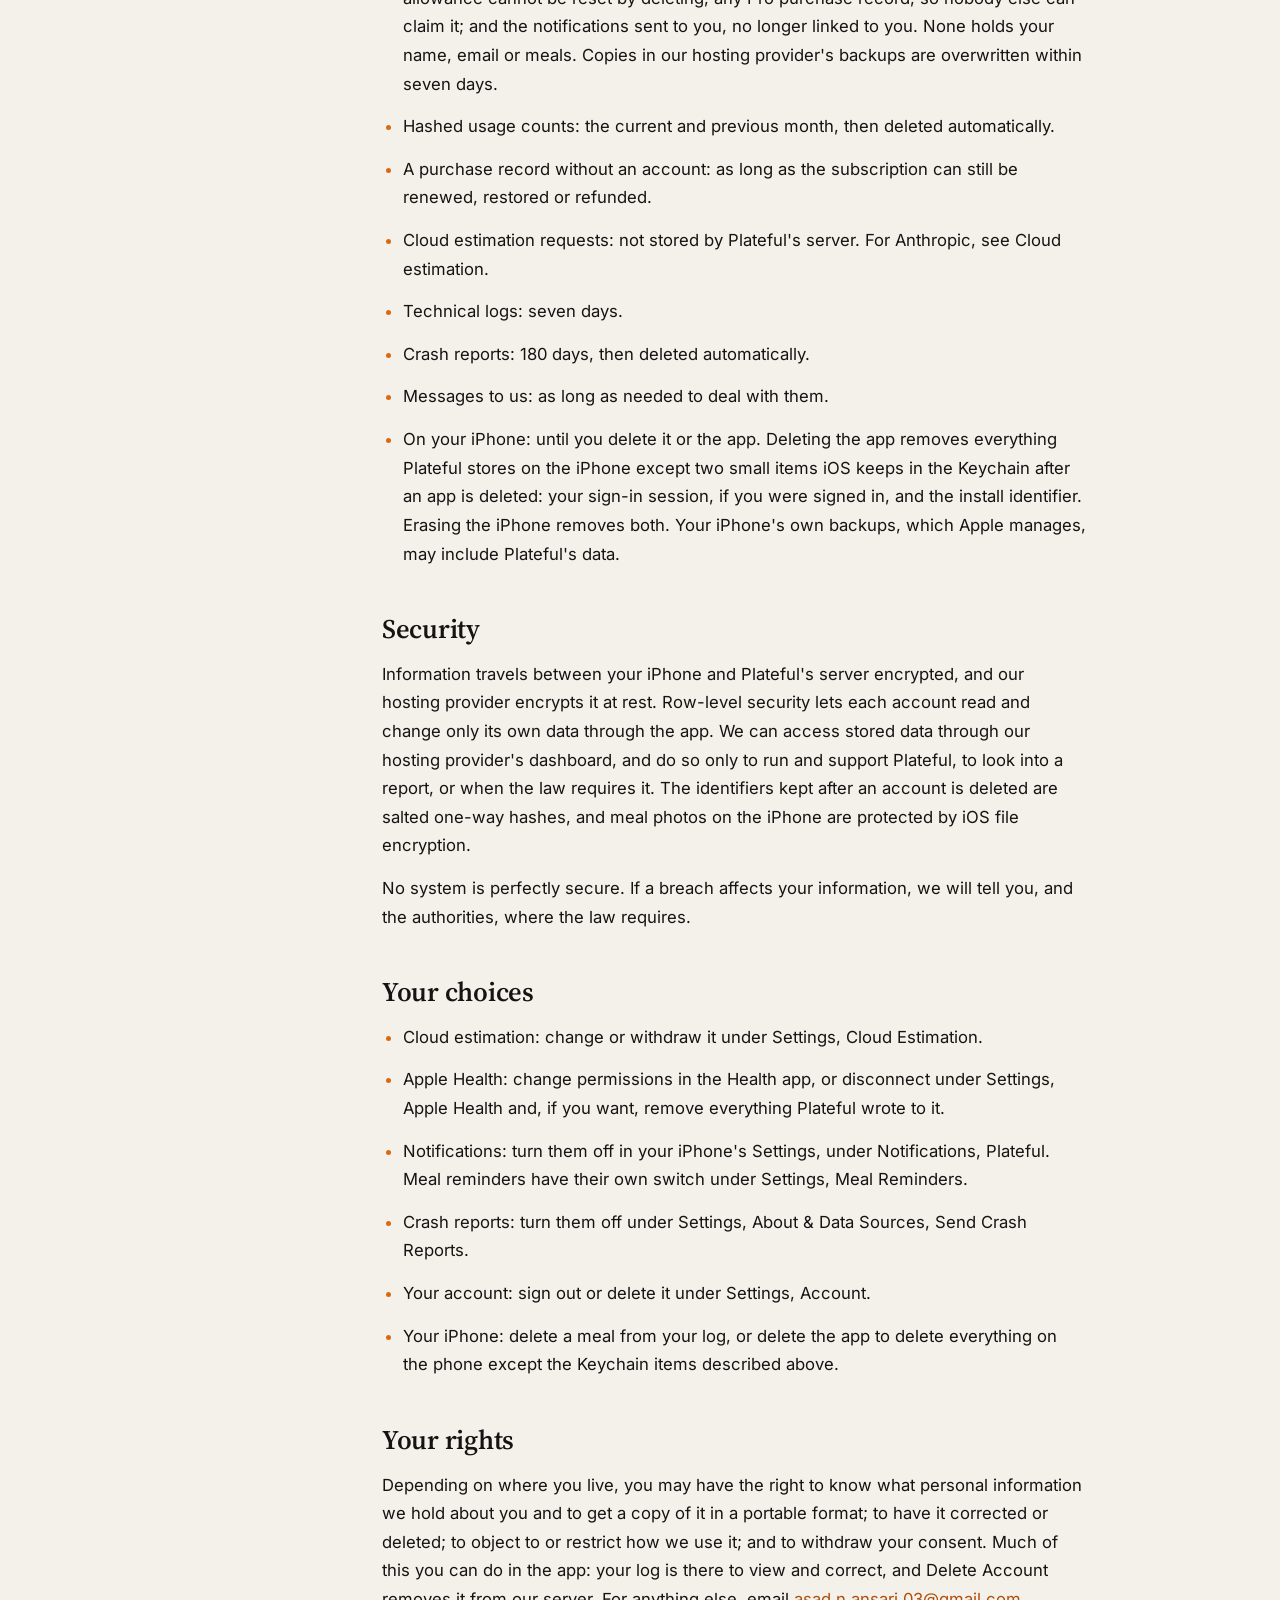
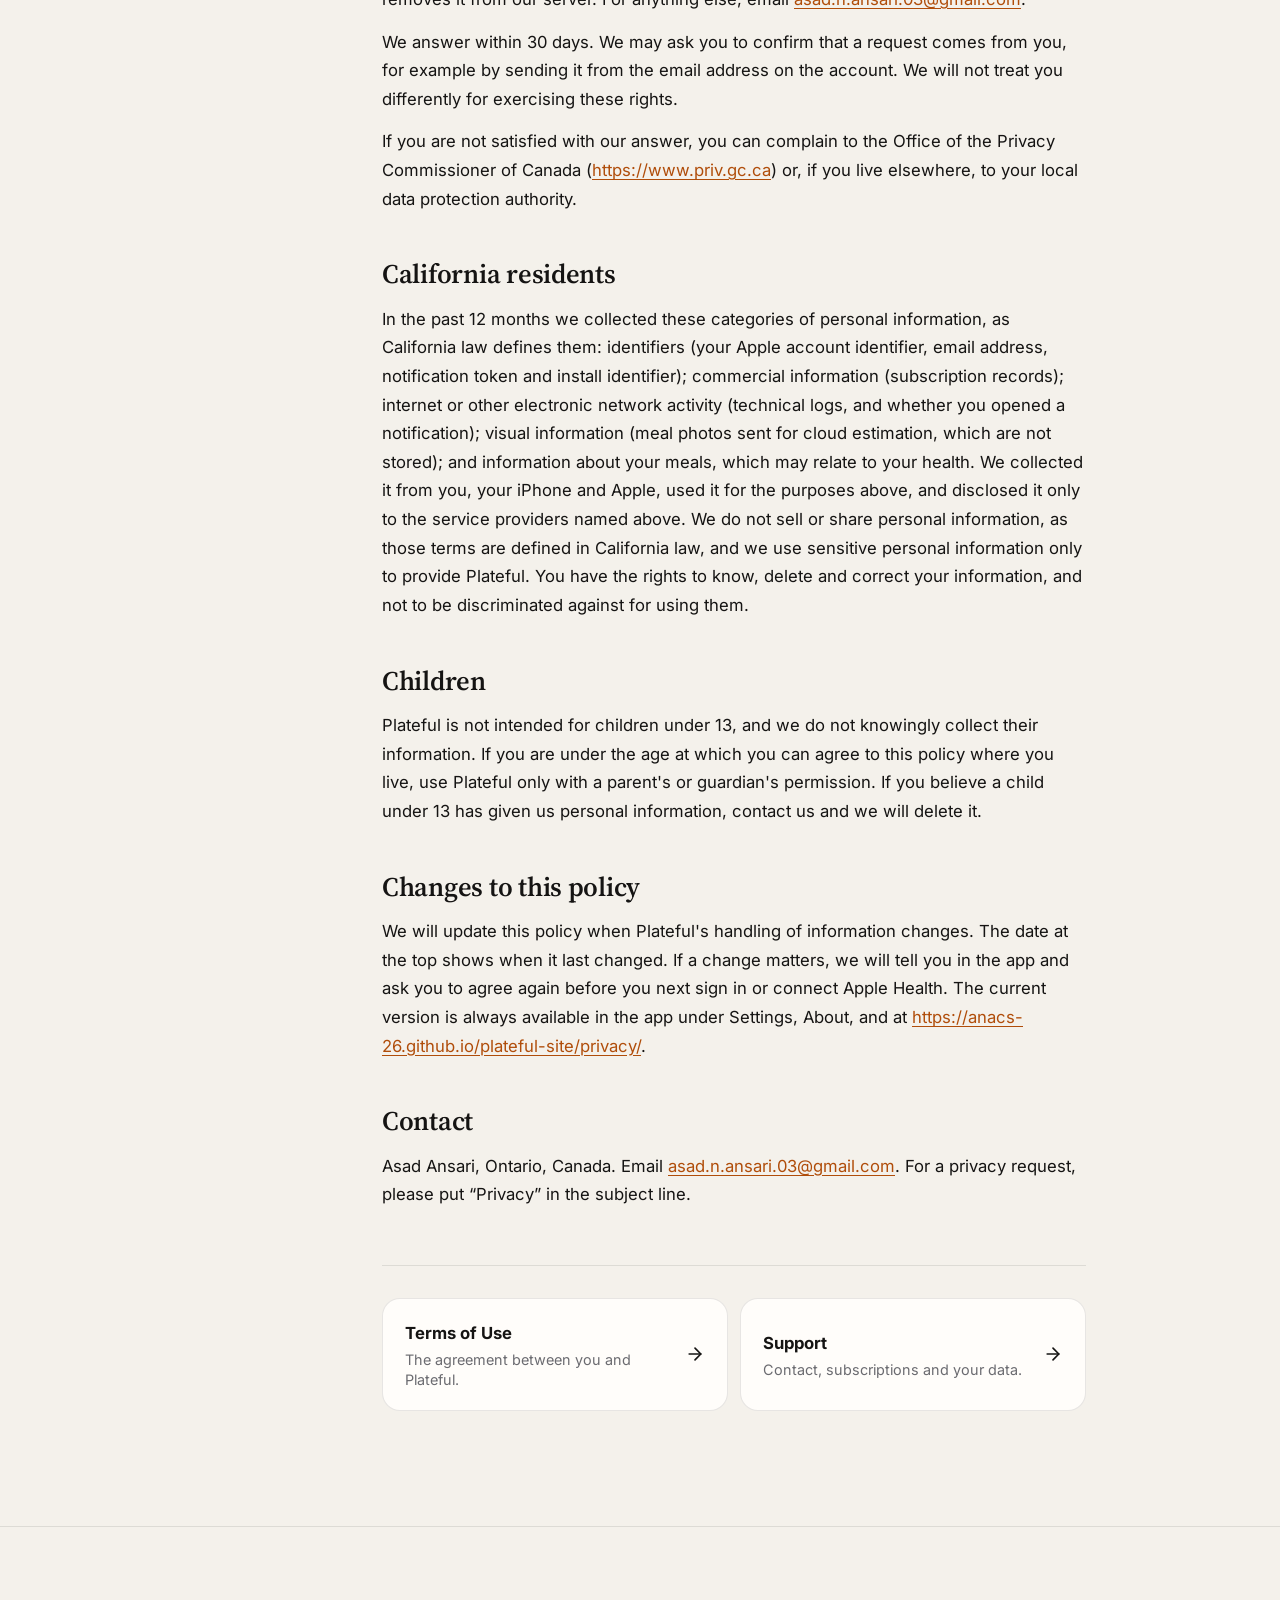
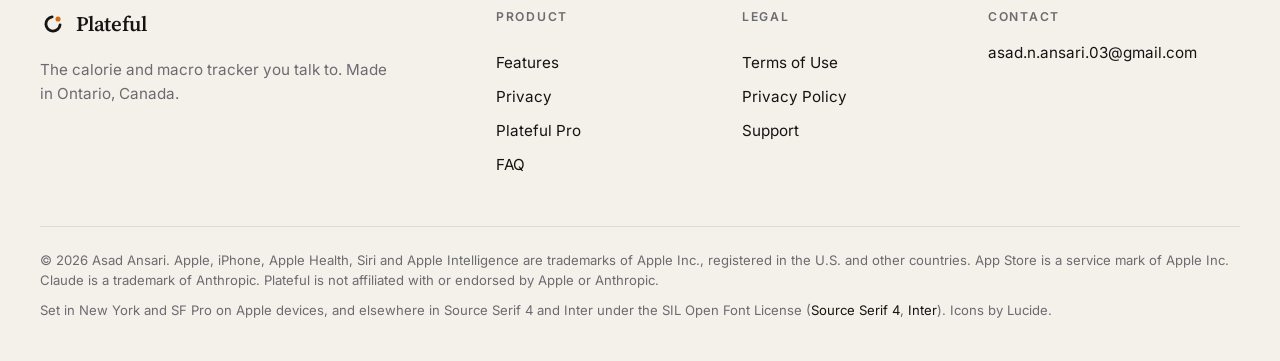
==== commit 33b9df12: "Publish the pages for terms version 2026-09-22 (Plateful 4a73693)" ====
--- a/privacy/index.html
+++ b/privacy/index.html
@@ -2,45 +2,59 @@
 <html lang="en">
 <head>
 <meta charset="utf-8">
-<meta name="viewport" content="width=device-width, initial-scale=1">
+<meta name="viewport" content="width=device-width, initial-scale=1, viewport-fit=cover">
 <meta name="color-scheme" content="light dark">
+<meta name="theme-color" content="#F4F1EB" media="(prefers-color-scheme: light)">
+<meta name="theme-color" content="#0F0F10" media="(prefers-color-scheme: dark)">
+<meta http-equiv="Content-Security-Policy" content="default-src 'self'; img-src 'self' data:; style-src 'self' 'unsafe-inline'; script-src 'self'; font-src 'self'; connect-src 'none'; object-src 'none'; base-uri 'none'; form-action 'none'">
+<meta name="referrer" content="strict-origin-when-cross-origin">
 <title>Privacy Policy · Plateful</title>
 <meta name="description" content="The Privacy Policy for Plateful, the calorie and macro tracker for iPhone.">
 <link rel="canonical" href="https://anacs-26.github.io/plateful-site/privacy/">
-<style>
-:root { --page: #F4F1EB; --card: #FFFDFA; --ink: #151413; --muted: #6B6B70; --accent: #B04D0A; --rule: rgba(0,0,0,.1); }
-@media (prefers-color-scheme: dark) { :root { --page: #0F0F10; --card: #1B1B1D; --ink: #F2F0EC; --muted: #9E9EA6; --accent: #F5934A; --rule: rgba(255,255,255,.14); } }
-* { box-sizing: border-box; }
-html { -webkit-text-size-adjust: 100%; }
-body { margin: 0; background: var(--page); color: var(--ink); font: 17px/1.6 -apple-system, BlinkMacSystemFont, "Segoe UI", Roboto, "Helvetica Neue", Arial, sans-serif; }
-.masthead, main, footer { max-width: 44rem; margin: 0 auto; padding: 0 1.25rem; }
-.masthead { padding-top: 1.5rem; }
-.brand { font: 600 1.25rem/1 ui-serif, "New York", Georgia, serif; color: var(--ink); text-decoration: none; }
-h1 { font: 600 2.25rem/1.15 ui-serif, "New York", Georgia, serif; margin: 2rem 0 .5rem; }
-h2 { font-size: 1.2rem; line-height: 1.3; margin: 2.25rem 0 .5rem; }
-p, li { margin: 0 0 .9rem; }
-ul, ol { padding-left: 1.4rem; margin: 0 0 .9rem; }
-a { color: var(--accent); text-underline-offset: 2px; }
-.meta, footer { color: var(--muted); }
-.meta { margin-bottom: 1.5rem; }
-.lede { font-size: 1.15rem; }
-.contents { background: var(--card); border: 1px solid var(--rule); border-radius: 14px; padding: .25rem 1.25rem .5rem; }
-.contents h2 { font-size: .8rem; letter-spacing: .06em; text-transform: uppercase; color: var(--muted); margin: 1rem 0 .5rem; }
-.contents li { margin-bottom: .3rem; }
-.links { list-style: none; padding: 0; }
-.links li { font-size: 1.15rem; }
-section { scroll-margin-top: 1rem; }
-footer { border-top: 1px solid var(--rule); margin-top: 3rem; padding-top: 1rem; padding-bottom: 2.5rem; font-size: .9rem; }
-footer p { margin: .5rem 0 0; }
-</style>
+<meta property="og:type" content="website">
+<meta property="og:site_name" content="Plateful">
+<meta property="og:title" content="Privacy Policy · Plateful">
+<meta property="og:description" content="The Privacy Policy for Plateful, the calorie and macro tracker for iPhone.">
+<meta property="og:url" content="https://anacs-26.github.io/plateful-site/privacy/">
+<meta property="og:image" content="https://anacs-26.github.io/plateful-site/assets/media/og.png">
+<meta property="og:image:width" content="1200">
+<meta property="og:image:height" content="630">
+<meta property="og:image:alt" content="Plateful on iPhone: Say it. It’s logged.">
+<meta name="twitter:card" content="summary_large_image">
+<link rel="icon" href="../assets/favicon.svg" type="image/svg+xml">
+<link rel="apple-touch-icon" href="../assets/apple-touch-icon.png">
+<link rel="stylesheet" href="../assets/site.css">
+<script src="../assets/site.js" defer></script>
 </head>
-<body>
-<header class="masthead"><a class="brand" href="../">Plateful</a></header>
-<main>
+<body class="doc-page">
+<a class="skip" href="#main">Skip to content</a>
+<header class="site-header" data-header>
+<div class="wrap nav">
+<a class="brand" href="../" aria-label="Plateful home"><svg class="mark" viewBox="0 0 1024 1024" aria-hidden="true"><path d="M789.9 546.1A280 280 0 1 1 477.9 234.1" fill="none" stroke="currentColor" stroke-width="112" stroke-linecap="round"/><circle cx="710" cy="314" r="100" class="mark-dot"/></svg><span>Plateful</span></a>
+<nav class="nav-links" id="site-menu" aria-label="Primary">
+<a href="../#features">Features</a>
+<a href="../#privacy">Privacy</a>
+<a href="../#pro">Pro</a>
+<a href="../#faq">FAQ</a>
+<a href="../support/">Support</a>
+</nav>
+<a class="button button-small nav-cta" href="../#download">Get Plateful</a>
+<button class="menu-toggle" type="button" aria-expanded="false" aria-controls="site-menu" aria-label="Open menu" data-menu-toggle><svg class="icon icon-open" viewBox="0 0 24 24" fill="none" stroke="currentColor" stroke-width="2" stroke-linecap="round" stroke-linejoin="round" aria-hidden="true"><path d="M4 5h16"/><path d="M4 12h16"/><path d="M4 19h16"/></svg><svg class="icon icon-close" viewBox="0 0 24 24" fill="none" stroke="currentColor" stroke-width="2" stroke-linecap="round" stroke-linejoin="round" aria-hidden="true"><path d="M18 6 6 18"/><path d="m6 6 12 12"/></svg></button>
+</div>
+</header>
+<main id="main">
+<header class="doc-hero">
+<div class="wrap">
+<p class="kicker">Legal</p>
 <h1>Privacy Policy</h1>
 <p class="meta">Effective September 22, 2026</p>
+</div>
+</header>
+<div class="wrap doc-layout">
+<aside class="doc-aside">
 <nav class="contents" aria-label="Contents">
-<h2>Contents</h2>
+<details class="toc" data-toc open>
+<summary>Contents <svg class="icon toc-chevron" viewBox="0 0 24 24" fill="none" stroke="currentColor" stroke-width="2" stroke-linecap="round" stroke-linejoin="round" aria-hidden="true"><path d="m6 9 6 6 6-6"/></svg></summary>
 <ol>
 <li><a href="#summary">Summary</a></li>
 <li><a href="#who-we-are">Who we are</a></li>
@@ -61,7 +75,10 @@
 <li><a href="#changes-to-this-policy">Changes to this policy</a></li>
 <li><a href="#contact">Contact</a></li>
 </ol>
-</nav>
+</details>
+</nav>
+</aside>
+<article class="doc-body">
 <section id="summary">
 <h2>Summary</h2>
 <p>Plateful is built to keep your information on your iPhone. Meals are estimated on the phone when it can. Your body profile, weigh-ins and everything read from Apple Health stay on it. Your food log leaves it only if you sign in, and then only to your own account. A meal's words or photo go to a cloud model only while cloud estimation is on. If the app crashes, it sends us a technical report that is not linked to you, which you can turn off. We do not sell your information, and Plateful contains no advertising and no third-party analytics or tracking.</p>
@@ -69,7 +86,7 @@
 <section id="who-we-are">
 <h2>Who we are</h2>
 <p>Plateful is developed and operated by Asad Ansari, an individual developer in Ontario, Canada (“we”, “us” or “our”). We are responsible for the personal information described in this policy, which covers the Plateful app for iPhone, its widgets and Siri shortcuts, and the online service behind them. You can reach us at <a href="mailto:asad.n.ansari.03@gmail.com">asad.n.ansari.03@gmail.com</a>.</p>
-<p>Apple's services that Plateful uses — the App Store, Sign in with Apple, Apple Health, notifications and Private Cloud Compute — are covered by Apple's privacy policy (https://www.apple.com/legal/privacy/).</p>
+<p>Apple's services that Plateful uses — the App Store, Sign in with Apple, Apple Health, notifications and Private Cloud Compute — are covered by Apple's privacy policy (<a href="https://www.apple.com/legal/privacy/">https://www.apple.com/legal/privacy/</a>).</p>
 </section>
 <section id="what-stays-on-your-iphone">
 <h2>What stays on your iPhone</h2>
@@ -176,7 +193,7 @@
 <h2>Your rights</h2>
 <p>Depending on where you live, you may have the right to know what personal information we hold about you and to get a copy of it in a portable format; to have it corrected or deleted; to object to or restrict how we use it; and to withdraw your consent. Much of this you can do in the app: your log is there to view and correct, and Delete Account removes it from our server. For anything else, email <a href="mailto:asad.n.ansari.03@gmail.com">asad.n.ansari.03@gmail.com</a>.</p>
 <p>We answer within 30 days. We may ask you to confirm that a request comes from you, for example by sending it from the email address on the account. We will not treat you differently for exercising these rights.</p>
-<p>If you are not satisfied with our answer, you can complain to the Office of the Privacy Commissioner of Canada (https://www.priv.gc.ca) or, if you live elsewhere, to your local data protection authority.</p>
+<p>If you are not satisfied with our answer, you can complain to the Office of the Privacy Commissioner of Canada (<a href="https://www.priv.gc.ca">https://www.priv.gc.ca</a>) or, if you live elsewhere, to your local data protection authority.</p>
 </section>
 <section id="california-residents">
 <h2>California residents</h2>
@@ -194,10 +211,41 @@
 <h2>Contact</h2>
 <p>Asad Ansari, Ontario, Canada. Email <a href="mailto:asad.n.ansari.03@gmail.com">asad.n.ansari.03@gmail.com</a>. For a privacy request, please put “Privacy” in the subject line.</p>
 </section>
+<nav class="related" aria-label="Related pages">
+<a class="related-card" href="../terms/"><span><strong>Terms of Use</strong><span>The agreement between you and Plateful.</span></span><svg class="icon" viewBox="0 0 24 24" fill="none" stroke="currentColor" stroke-width="2" stroke-linecap="round" stroke-linejoin="round" aria-hidden="true"><path d="M5 12h14"/><path d="m12 5 7 7-7 7"/></svg></a>
+<a class="related-card" href="../support/"><span><strong>Support</strong><span>Contact, subscriptions and your data.</span></span><svg class="icon" viewBox="0 0 24 24" fill="none" stroke="currentColor" stroke-width="2" stroke-linecap="round" stroke-linejoin="round" aria-hidden="true"><path d="M5 12h14"/><path d="m12 5 7 7-7 7"/></svg></a>
+</nav>
+</article>
+</div>
 </main>
-<footer>
-<nav aria-label="Legal"><a href="../terms/">Terms of Use</a> · <a href="../privacy/">Privacy Policy</a> · <a href="../support/">Support</a></nav>
-<p>© 2026 Asad Ansari. Contact: <a href="mailto:asad.n.ansari.03@gmail.com">asad.n.ansari.03@gmail.com</a>.</p>
+<footer class="site-footer">
+<div class="wrap footer-grid">
+<div class="footer-brand">
+<a class="brand" href="../"><svg class="mark" viewBox="0 0 1024 1024" aria-hidden="true"><path d="M789.9 546.1A280 280 0 1 1 477.9 234.1" fill="none" stroke="currentColor" stroke-width="112" stroke-linecap="round"/><circle cx="710" cy="314" r="100" class="mark-dot"/></svg><span>Plateful</span></a>
+<p>The calorie and macro tracker you talk to. Made in Ontario, Canada.</p>
+</div>
+<nav aria-label="Product">
+<h2>Product</h2>
+<a href="../#features">Features</a>
+<a href="../#privacy">Privacy</a>
+<a href="../#pro">Plateful Pro</a>
+<a href="../#faq">FAQ</a>
+</nav>
+<nav aria-label="Legal">
+<h2>Legal</h2>
+<a href="../terms/">Terms of Use</a>
+<a href="../privacy/">Privacy Policy</a>
+<a href="../support/">Support</a>
+</nav>
+<div>
+<h2>Contact</h2>
+<p><a href="mailto:asad.n.ansari.03@gmail.com">asad.n.ansari.03@gmail.com</a></p>
+</div>
+</div>
+<div class="wrap footer-fine">
+<p>© 2026 Asad Ansari. Apple, iPhone, Apple Health, Siri and Apple Intelligence are trademarks of Apple Inc., registered in the U.S. and other countries. App Store is a service mark of Apple Inc. Claude is a trademark of Anthropic. Plateful is not affiliated with or endorsed by Apple or Anthropic.</p>
+<p>Set in New York and SF Pro on Apple devices, and elsewhere in Source Serif 4 and Inter under the SIL Open Font License (<a href="../assets/fonts/source-serif-4-OFL.txt">Source Serif 4</a>, <a href="../assets/fonts/inter-OFL.txt">Inter</a>). Icons by Lucide.</p>
+</div>
 </footer>
 </body>
 </html>
--- a/assets/site.css
+++ b/assets/site.css
@@ -0,0 +1,495 @@
+/* Plateful — generated from PlatefulCore's LegalSite. Do not edit here. */
+@font-face { font-family: "Source Serif 4"; src: url("fonts/source-serif-4.woff2") format("woff2"); font-weight: 200 900; font-style: normal; font-display: swap; }
+@font-face { font-family: "Inter"; src: url("fonts/inter.woff2") format("woff2"); font-weight: 100 900; font-style: normal; font-display: swap; }
+:root { --page: #F4F1EB; --card: #FFFDFA; --ink: #151413; --on-ink: #FAF8F4; --muted: #6B6B70; --flame: #D86A12; --flame-text: #B04D0A; --protein: #C2477A; --protein-text: #A93A69; --carbs: #3E8E5A; --carbs-text: #2F7048; --fat: #2F52BF; --fat-text: #2F52BF; --warning: #7B3F9E; --ember: #F1C6A4; --rose: #E7B7C6; --mist: #C3DCD2; --inv-bg: #151413; --inv-text: #F2F0EC; --inv-flame: #F5934A; --rule: rgba(21, 20, 19, .1); --rule-strong: rgba(21, 20, 19, .16); --track: #EAE6DF; --shadow: 0 1px 2px rgba(21, 20, 19, .04), 0 18px 40px -18px rgba(21, 20, 19, .18); --shadow-lift: 0 2px 4px rgba(21, 20, 19, .05), 0 30px 60px -24px rgba(21, 20, 19, .28); }
+@media (prefers-color-scheme: dark) { :root { --page: #0F0F10; --card: #1B1B1D; --ink: #F2F0EC; --on-ink: #151413; --muted: #9E9EA6; --flame: #F5934A; --flame-text: #F5934A; --protein: #E8759F; --protein-text: #E8759F; --carbs: #6FC98A; --carbs-text: #6FC98A; --fat: #8FA6F2; --fat-text: #8FA6F2; --warning: #C48BE8; --ember: #6B3412; --rose: #8C5468; --mist: #3C5A50; --rule: rgba(255, 255, 255, .09); --rule-strong: rgba(255, 255, 255, .16); --track: #2A2A2D; --shadow: 0 1px 2px rgba(0, 0, 0, .3), 0 18px 40px -18px rgba(0, 0, 0, .7); --shadow-lift: 0 2px 4px rgba(0, 0, 0, .3), 0 30px 60px -24px rgba(0, 0, 0, .8); --inv-bg: #1B1B1D; } }
+:root {
+  --serif: ui-serif, "New York", "Source Serif 4", Georgia, "Times New Roman", serif;
+  --sans: -apple-system, BlinkMacSystemFont, "SF Pro Text", Inter, "Segoe UI", Roboto, "Helvetica Neue", Arial, sans-serif;
+  --header-h: 64px;
+  --wrap: 1200px;
+  --gutter: clamp(20px, 5vw, 40px);
+  --radius: 28px;
+  --radius-sm: 18px;
+  --ease: cubic-bezier(.2, .7, .2, 1);
+  --tint: color-mix(in srgb, var(--card) 60%, var(--page));
+}
+*, *::before, *::after { box-sizing: border-box; }
+html { -webkit-text-size-adjust: 100%; text-size-adjust: 100%; scroll-behavior: smooth; scroll-padding-top: calc(var(--header-h) + 16px); }
+body { margin: 0; background: var(--page); color: var(--ink); font: 17px/1.6 var(--sans); -webkit-font-smoothing: antialiased; -moz-osx-font-smoothing: grayscale; text-rendering: optimizeLegibility; overflow-x: hidden; }
+img, svg { display: block; max-width: 100%; }
+h1, h2, h3, p, ul, ol, dl, dd, figure, blockquote { margin: 0; }
+ul, ol { padding: 0; list-style: none; }
+a { color: inherit; }
+button { font: inherit; color: inherit; }
+::selection { background: color-mix(in srgb, var(--flame) 28%, transparent); }
+:focus-visible { outline: 2.5px solid var(--flame); outline-offset: 3px; border-radius: 8px; }
+
+.wrap { width: 100%; max-width: calc(var(--wrap) + var(--gutter) * 2); margin-inline: auto; padding-inline: var(--gutter); }
+.skip { position: absolute; left: 12px; top: -60px; z-index: 100; background: var(--ink); color: var(--on-ink); padding: 10px 16px; border-radius: 12px; text-decoration: none; font-weight: 600; transition: top .2s; }
+.skip:focus { top: 12px; }
+
+.icon { width: 20px; height: 20px; flex: none; }
+.mark { width: 1em; height: 1em; flex: none; }
+.mark-dot { fill: var(--flame); }
+
+/* Type */
+.display { font-family: var(--serif); font-weight: 600; letter-spacing: -.022em; line-height: 1.04; font-size: clamp(2.1rem, 2.6vw + 1.2rem, 3.6rem); text-wrap: balance; }
+.display-small { font-size: clamp(1.9rem, 1.6vw + 1.2rem, 2.7rem); }
+.lede { font-size: clamp(1.06rem, .35vw + 1rem, 1.25rem); line-height: 1.55; color: var(--muted); text-wrap: pretty; }
+.kicker, .micro { font-size: .78rem; font-weight: 600; letter-spacing: .14em; text-transform: uppercase; color: var(--muted); }
+.kicker-accent { color: var(--flame-text); }
+.text-link { display: inline-flex; align-items: center; gap: 8px; font-weight: 600; text-decoration: none; color: var(--ink); border-bottom: 1.5px solid var(--rule-strong); padding-bottom: 2px; transition: border-color .2s, gap .2s var(--ease); }
+.text-link:hover { border-color: currentColor; gap: 12px; }
+.text-link .icon { width: 18px; height: 18px; }
+
+/* Buttons */
+.button { display: inline-flex; align-items: center; justify-content: center; gap: 10px; min-height: 52px; padding: 0 26px; border-radius: 16px; background: var(--ink); color: var(--on-ink); font-weight: 600; font-size: 1.02rem; text-decoration: none; border: 0; cursor: pointer; transition: transform .2s var(--ease), box-shadow .2s; box-shadow: 0 10px 24px -12px rgba(21, 20, 19, .5); }
+.button:hover { transform: translateY(-1px); }
+.button:active { transform: translateY(1px) scale(.99); }
+.button-small { min-height: 40px; padding: 0 18px; border-radius: 999px; font-size: .92rem; box-shadow: none; }
+.round-button { display: inline-grid; place-items: center; width: 48px; height: 48px; border-radius: 50%; border: 1px solid var(--rule-strong); background: var(--card); cursor: pointer; transition: background .2s, transform .2s var(--ease), opacity .2s; }
+.round-button:hover { transform: translateY(-1px); }
+.round-button:disabled { opacity: .35; cursor: default; transform: none; }
+
+/* Header */
+.site-header { position: fixed; inset: 0 0 auto; z-index: 50; height: var(--header-h); background: color-mix(in srgb, var(--page) 78%, transparent); -webkit-backdrop-filter: saturate(1.6) blur(18px); backdrop-filter: saturate(1.6) blur(18px); border-bottom: 1px solid transparent; transition: border-color .3s, background .3s; }
+.site-header.is-scrolled { border-bottom-color: var(--rule); }
+.nav { display: flex; align-items: center; gap: 16px; height: 100%; }
+.brand { display: inline-flex; align-items: center; gap: 10px; font-family: var(--serif); font-weight: 600; font-size: 1.3rem; letter-spacing: -.01em; text-decoration: none; color: var(--ink); }
+.brand .mark { width: 26px; height: 26px; }
+.nav-links { display: none; margin-left: auto; gap: 4px; }
+.nav-links a { padding: 8px 14px; border-radius: 999px; text-decoration: none; font-size: .95rem; font-weight: 500; color: var(--muted); transition: color .2s, background .2s; }
+.nav-links a:hover { color: var(--ink); background: color-mix(in srgb, var(--ink) 6%, transparent); }
+.nav-cta { margin-left: auto; }
+.menu-toggle { display: inline-grid; place-items: center; width: 42px; height: 42px; border: 0; border-radius: 50%; background: transparent; cursor: pointer; }
+.menu-toggle .icon-close { display: none; }
+.site-header.menu-open .menu-toggle .icon-open { display: none; }
+.site-header.menu-open .menu-toggle .icon-close { display: block; }
+@media (max-width: 899px) {
+  .site-header.menu-open { background: var(--page); border-bottom-color: var(--rule); }
+  .site-header.menu-open .nav-links { display: flex; flex-direction: column; position: absolute; top: var(--header-h); left: 0; right: 0; padding: 8px var(--gutter) 20px; background: var(--page); border-bottom: 1px solid var(--rule); box-shadow: var(--shadow); animation: drop .25s var(--ease); }
+  .site-header.menu-open .nav-links a { padding: 14px 4px; font-size: 1.1rem; color: var(--ink); border-radius: 0; border-bottom: 1px solid var(--rule); }
+  .site-header.menu-open .nav-links a:last-child { border-bottom: 0; }
+}
+@media (min-width: 900px) {
+  .nav-links { display: flex; }
+  .nav-cta { margin-left: 8px; }
+  .menu-toggle { display: none; }
+}
+@keyframes drop { from { opacity: 0; transform: translateY(-8px); } }
+
+/* Aurora: the onboarding screen's bloom */
+.aurora { position: absolute; inset: 0; overflow: hidden; pointer-events: none; z-index: 0; }
+.aurora span { position: absolute; border-radius: 50%; filter: blur(70px); opacity: .7; will-change: transform; }
+.aurora span:nth-child(1) { width: 52vmax; height: 52vmax; right: -14vmax; top: -18vmax; background: var(--ember); animation: drift-a 22s ease-in-out infinite alternate; }
+.aurora span:nth-child(2) { width: 38vmax; height: 38vmax; right: 18vmax; top: 10vmax; background: var(--rose); opacity: .45; animation: drift-b 26s ease-in-out infinite alternate; }
+.aurora span:nth-child(3) { width: 34vmax; height: 34vmax; left: -12vmax; bottom: -16vmax; background: var(--mist); opacity: .4; animation: drift-c 30s ease-in-out infinite alternate; }
+@media (prefers-color-scheme: dark) { .aurora span { opacity: .32; } .aurora span:nth-child(2), .aurora span:nth-child(3) { opacity: .2; } }
+@keyframes drift-a { to { transform: translate(-6vmax, 5vmax) scale(1.08); } }
+@keyframes drift-b { to { transform: translate(5vmax, -4vmax) scale(.92); } }
+@keyframes drift-c { to { transform: translate(6vmax, -3vmax) scale(1.1); } }
+
+/* Hero */
+.hero { position: relative; overflow: hidden; padding: calc(var(--header-h) + clamp(28px, 6vw, 80px)) 0 clamp(72px, 9vw, 128px); }
+.hero-grid { position: relative; z-index: 1; display: grid; gap: clamp(40px, 6vw, 72px); align-items: center; }
+.hero-copy > * { animation: rise .9s var(--ease) both; }
+.hero-copy > :nth-child(2) { animation-delay: .08s; }
+.hero-copy > :nth-child(3) { animation-delay: .16s; }
+.hero-copy > :nth-child(4) { animation-delay: .24s; }
+.hero-copy > :nth-child(5) { animation-delay: .32s; }
+.eyebrow { display: inline-flex; align-items: center; gap: 12px; font-size: .8rem; font-weight: 600; letter-spacing: .16em; text-transform: uppercase; color: var(--muted); }
+.eyebrow-mark { display: inline-grid; place-items: center; width: 34px; height: 34px; border-radius: 10px; background: var(--card); border: 1px solid var(--rule); box-shadow: var(--shadow); }
+.eyebrow-mark .mark { width: 20px; height: 20px; }
+.hero-title { margin-top: 22px; font-size: clamp(3rem, 7vw + .6rem, 6.4rem); line-height: .98; letter-spacing: -.03em; }
+.hero-title .line { display: inline-block; }
+.hero .lede { margin-top: 24px; max-width: 34rem; }
+.hero .download { margin-top: 36px; }
+.hero-points { display: flex; flex-wrap: wrap; gap: 10px 22px; margin-top: 30px; font-size: .95rem; color: var(--muted); }
+.hero-points li { display: inline-flex; align-items: center; gap: 8px; }
+.hero-points .icon { width: 18px; height: 18px; color: var(--flame-text); }
+.hero-visual { position: relative; display: grid; justify-items: center; }
+.hero-ring { position: absolute; width: min(135%, 720px); top: 50%; left: 50%; translate: -50% -52%; z-index: 0; overflow: visible; }
+.hero-ring path { fill: none; stroke: var(--ink); stroke-opacity: .06; stroke-width: 112; stroke-linecap: round; stroke-dasharray: 100; animation: draw 1.8s var(--ease) .2s both; }
+.hero-ring circle { fill: var(--flame); transform-origin: 710px 314px; animation: pop .9s var(--ease) 1.4s both; }
+@media (prefers-color-scheme: dark) { .hero-ring path { stroke-opacity: .09; } }
+.phone-hero { --w: clamp(250px, 64vw, 340px); position: relative; z-index: 1; animation: phone-in 1.2s var(--ease) .15s both; }
+@keyframes rise { from { opacity: 0; transform: translateY(22px); } }
+@keyframes draw { from { stroke-dashoffset: 100; } to { stroke-dashoffset: 0; } }
+@keyframes pop { from { transform: scale(0); } 70% { transform: scale(1.08); } to { transform: scale(1); } }
+@keyframes phone-in { from { opacity: 0; transform: translateY(60px) rotate(2deg); } }
+@media (min-width: 960px) {
+  .hero { min-height: min(100svh, 980px); display: grid; align-items: center; }
+  .hero-grid { grid-template-columns: 1.08fr .92fr; }
+  .phone-hero { --w: 340px; }
+}
+
+/* The phone */
+.phone { --w: 300px; width: var(--w); padding: calc(var(--w) * .034); border-radius: calc(var(--w) * .168); background: linear-gradient(145deg, #3B3936, #121110 45%, #2C2A28); box-shadow: inset 0 0 0 1.5px rgba(255, 255, 255, .12), inset 0 0 0 calc(var(--w) * .012) #0B0B0B, var(--shadow-lift); transition: transform .6s var(--ease); }
+.phone-screen { position: relative; overflow: hidden; border-radius: calc(var(--w) * .134); aspect-ratio: 1320 / 2868; background: var(--page); isolation: isolate; }
+.phone-screen img { width: 100%; height: 100%; object-fit: cover; }
+.phone-island { position: absolute; top: calc(var(--w) * .026); left: 50%; width: 29%; height: calc(var(--w) * .086); translate: -50% 0; border-radius: 999px; background: #000; }
+
+/* Siri card */
+.siri-card { position: relative; z-index: 2; width: min(92%, 360px); margin-top: -34%; padding: 18px 20px 20px; border-radius: 26px; background: color-mix(in srgb, var(--card) 92%, transparent); -webkit-backdrop-filter: blur(20px); backdrop-filter: blur(20px); border: 1px solid var(--rule); box-shadow: var(--shadow-lift); animation: card-in 1s var(--ease) .75s both; }
+.siri-top { display: flex; align-items: center; gap: 14px; padding-bottom: 14px; border-bottom: 1px solid var(--rule); }
+.siri-orb { display: inline-flex; align-items: center; justify-content: center; gap: 3px; width: 46px; height: 46px; flex: none; border-radius: 50%; background: var(--ink); }
+.siri-orb i { width: 3px; height: 14px; border-radius: 3px; background: var(--on-ink); animation: wave 1.1s ease-in-out infinite; }
+.siri-orb i:nth-child(2) { animation-delay: -.2s; height: 22px; }
+.siri-orb i:nth-child(3) { animation-delay: -.45s; height: 28px; }
+.siri-orb i:nth-child(4) { animation-delay: -.3s; height: 20px; }
+.siri-orb i:nth-child(5) { animation-delay: -.6s; }
+@keyframes wave { 50% { transform: scaleY(.45); } }
+.siri-said { font-family: var(--serif); font-size: 1.28rem; line-height: 1.25; margin-top: 2px; min-height: 1.25em; }
+.siri-result { padding-top: 14px; transition: opacity .5s var(--ease), transform .5s var(--ease); }
+.siri-title { display: flex; align-items: center; justify-content: space-between; gap: 10px; font-size: 1.02rem; }
+.siri-macros { display: grid; grid-template-columns: repeat(4, 1fr); gap: 8px; margin-top: 12px; }
+.siri-macros b { display: block; font-size: 1.35rem; font-weight: 600; font-variant-numeric: tabular-nums; letter-spacing: -.01em; }
+.siri-macros span:not([data-count]) { font-size: .8rem; color: var(--muted); }
+.t-protein b { color: var(--protein-text); } .t-carbs b { color: var(--carbs-text); } .t-fat b { color: var(--fat-text); }
+.js-ready .siri-card:not(.is-done) .siri-result { opacity: 0; transform: translateY(8px); }
+.js-ready .siri-card:not(.is-done) .siri-said::after { content: ""; display: inline-block; width: 2px; height: 1.05em; margin-left: 2px; vertical-align: -.15em; background: var(--flame); animation: blink 1s steps(1) infinite; }
+@keyframes card-in { from { opacity: 0; transform: translateY(30px) scale(.96); } }
+@keyframes blink { 50% { opacity: 0; } }
+@media (min-width: 960px) {
+  .siri-card { position: absolute; left: -12%; bottom: 9%; margin: 0; width: 340px; }
+}
+.chip-looked { display: inline-flex; align-items: center; gap: 6px; padding: 5px 11px 5px 8px; border-radius: 999px; font-size: .82rem; font-weight: 600; color: var(--flame-text); background: color-mix(in srgb, var(--flame) 14%, transparent); white-space: nowrap; }
+.chip-looked .icon { width: 16px; height: 16px; }
+
+.scroll-cue { position: absolute; left: 50%; bottom: 26px; translate: -50% 0; z-index: 1; display: none; width: 26px; height: 42px; border: 1.5px solid var(--rule-strong); border-radius: 999px; }
+.scroll-cue span { position: absolute; left: 50%; top: 9px; width: 4px; height: 8px; margin-left: -2px; border-radius: 4px; background: var(--muted); animation: cue 2s var(--ease) infinite; }
+@keyframes cue { 0% { opacity: 0; transform: translateY(-4px); } 40% { opacity: 1; } 80%, 100% { opacity: 0; transform: translateY(12px); } }
+@media (min-width: 960px) and (min-height: 760px) { .scroll-cue { display: block; } }
+
+/* Download */
+.download { display: flex; flex-wrap: wrap; align-items: center; gap: 14px 20px; }
+.store-badge { display: inline-block; border-radius: 10px; transition: transform .2s var(--ease), box-shadow .2s; }
+.store-badge img { height: 52px; width: auto; }
+.store-badge:hover { transform: translateY(-2px); box-shadow: 0 14px 28px -14px rgba(21, 20, 19, .6); }
+.store-soon { display: inline-flex; align-items: center; gap: 12px; min-height: 52px; padding: 0 22px; border-radius: 14px; background: var(--ink); color: var(--on-ink); font-weight: 600; }
+.store-soon-dot { position: relative; width: 10px; height: 10px; border-radius: 50%; background: var(--flame); }
+.store-soon-dot::after { content: ""; position: absolute; inset: 0; border-radius: 50%; background: var(--flame); animation: ping 1.8s var(--ease) infinite; }
+@keyframes ping { to { transform: scale(2.6); opacity: 0; } }
+.download-note { font-size: .92rem; color: var(--muted); }
+
+/* Sections */
+.section { position: relative; padding-block: clamp(84px, 11vw, 150px); }
+.section-tint { background: var(--tint); border-block: 1px solid var(--rule); }
+.section-head { max-width: 46rem; margin-bottom: clamp(40px, 5vw, 64px); }
+.section-head .display { margin-top: 14px; }
+.section-head .lede { margin-top: 20px; }
+.section-head-center { margin-inline: auto; text-align: center; }
+.section-head-row { display: flex; flex-wrap: wrap; align-items: end; justify-content: space-between; gap: 24px; max-width: none; }
+
+/* Four ways in */
+.ways-grid { display: grid; gap: 18px; }
+@media (min-width: 640px) { .ways-grid { grid-template-columns: repeat(2, 1fr); } }
+@media (min-width: 1100px) { .ways-grid { grid-template-columns: repeat(4, 1fr); } }
+.way-card { display: flex; flex-direction: column; gap: 10px; padding: 28px; border-radius: var(--radius); background: var(--card); border: 1px solid var(--rule); box-shadow: var(--shadow); transition: transform .35s var(--ease), box-shadow .35s var(--ease), opacity .9s var(--ease), translate .9s var(--ease); }
+.way-card:hover { transform: translateY(-4px); box-shadow: var(--shadow-lift); }
+.way-icon { display: inline-grid; place-items: center; width: 52px; height: 52px; margin-bottom: 10px; border-radius: 50%; background: var(--ink); color: var(--on-ink); }
+.way-icon .icon { width: 24px; height: 24px; }
+.way-card h3 { font-family: var(--serif); font-size: 1.5rem; font-weight: 600; line-height: 1.15; letter-spacing: -.01em; }
+.way-card p:not(.kicker):not(.way-example) { color: var(--muted); font-size: .98rem; }
+.way-example { margin-top: auto; padding-top: 16px; border-top: 1px solid var(--rule); font-family: var(--serif); font-size: 1.05rem; font-style: italic; }
+
+/* Split layouts */
+.split { display: grid; gap: clamp(40px, 6vw, 80px); align-items: center; }
+.split-copy .display { margin-top: 14px; }
+.split-copy .lede { margin-top: 20px; }
+@media (min-width: 960px) {
+  .split { grid-template-columns: .95fr 1.05fr; }
+  .split-reverse > :first-child { order: 2; }
+}
+.checklist { display: grid; gap: 16px; margin-top: 32px; }
+.checklist li { display: grid; grid-template-columns: 24px 1fr; gap: 14px; color: var(--muted); }
+.checklist li strong { color: var(--ink); }
+.checklist .icon { width: 22px; height: 22px; margin-top: 2px; }
+#check .checklist li:nth-child(1) .icon, #day .checklist .icon { color: var(--flame-text); }
+#check .checklist li:nth-child(3) .icon { color: var(--warning); }
+
+/* The estimate demo */
+.demo { width: 100%; max-width: 560px; justify-self: center; }
+.demo-tabs { display: flex; flex-wrap: wrap; gap: 8px; margin-bottom: 14px; }
+.demo-tabs::-webkit-scrollbar { display: none; }
+.demo-tab { flex: none; padding: 9px 16px; border-radius: 999px; border: 1px solid var(--rule-strong); background: var(--card); font-size: .9rem; font-weight: 500; cursor: pointer; white-space: nowrap; transition: background .25s, color .25s, border-color .25s; }
+.demo-tab[aria-selected="true"] { background: var(--ink); border-color: var(--ink); color: var(--on-ink); }
+.log-bar { display: flex; align-items: center; gap: 14px; padding: 8px 8px 8px 20px; border-radius: 999px; background: var(--card); border: 1px solid var(--rule-strong); box-shadow: var(--shadow); }
+.log-bar-icon { width: 22px; height: 22px; }
+.log-bar-text { flex: 1; min-width: 0; font-size: 1.05rem; font-weight: 500; white-space: nowrap; overflow: hidden; text-overflow: ellipsis; }
+.caret { display: inline-block; width: 2px; height: 1.1em; margin-left: 2px; vertical-align: -.2em; background: var(--flame); animation: blink 1s steps(1) infinite; }
+.demo-panel.is-typed .caret { opacity: 0; animation: none; }
+.log-bar-camera { display: inline-grid; place-items: center; width: 46px; height: 46px; flex: none; border-radius: 50%; background: var(--ink); color: var(--on-ink); }
+.estimate-card { margin-top: 16px; padding: 24px 26px 10px; border-radius: var(--radius); background: var(--card); border: 1px solid var(--rule); box-shadow: var(--shadow-lift); transition: opacity .6s var(--ease), transform .6s var(--ease); }
+.js-ready .demo-panel:not(.is-typed) .estimate-card { opacity: 0; transform: translateY(14px); }
+.estimate-head { padding-bottom: 16px; border-bottom: 1px solid var(--rule); }
+.estimate-title { font-family: var(--serif); font-size: 1.5rem; font-weight: 600; line-height: 1.2; }
+.estimate-numbers { display: flex; align-items: center; justify-content: space-between; gap: 16px; padding: 22px 0; border-bottom: 1px solid var(--rule); }
+.estimate-kcal { font-size: clamp(2.6rem, 6vw, 3.4rem); font-weight: 600; letter-spacing: -.03em; line-height: 1; font-variant-numeric: tabular-nums; }
+.estimate-kcal .unit { font-size: .45em; font-weight: 500; letter-spacing: 0; color: var(--muted); }
+.mini-bars { display: flex; gap: 16px; }
+.mini-bar { display: grid; justify-items: center; gap: 6px; font-size: .82rem; }
+.mini-letter { font-weight: 700; }
+.mini-track { position: relative; width: 10px; height: 46px; border-radius: 99px; overflow: hidden; }
+.mini-fill { position: absolute; inset: auto 0 0; height: var(--fill); border-radius: 99px; transition: height 1s var(--ease) .15s; }
+.js-ready .demo-panel:not(.is-playing) .mini-fill { height: 0; }
+.mini-value { color: var(--muted); font-variant-numeric: tabular-nums; }
+.mini-protein .mini-letter { color: var(--protein-text); } .mini-protein .mini-track { background: color-mix(in srgb, var(--protein) 18%, transparent); } .mini-protein .mini-fill { background: var(--protein); }
+.mini-carbs .mini-letter { color: var(--carbs-text); } .mini-carbs .mini-track { background: color-mix(in srgb, var(--carbs) 18%, transparent); } .mini-carbs .mini-fill { background: var(--carbs); }
+.mini-fat .mini-letter { color: var(--fat-text); } .mini-fat .mini-track { background: color-mix(in srgb, var(--fat) 18%, transparent); } .mini-fat .mini-fill { background: var(--fat); }
+.parts-count { padding: 16px 0 4px; font-size: 1.05rem; font-weight: 500; color: var(--muted); }
+.part, .part-note { padding: 14px 0; border-bottom: 1px solid var(--rule); transition: opacity .5s var(--ease) calc(var(--i, 0) * 120ms + .2s), transform .5s var(--ease) calc(var(--i, 0) * 120ms + .2s); }
+.parts > :last-child { border-bottom: 0; }
+.js-ready .demo-panel:not(.is-playing) .part, .js-ready .demo-panel:not(.is-playing) .part-note { opacity: 0; transform: translateY(10px); }
+.part-name { font-weight: 600; font-size: 1.05rem; }
+.part-meta { color: var(--muted); font-variant-numeric: tabular-nums; }
+.prov { display: inline-flex; align-items: center; gap: 6px; margin-top: 6px; font-size: .88rem; font-weight: 500; }
+.prov .icon { width: 16px; height: 16px; }
+.prov-looked { color: var(--flame-text); }
+.prov-estimated { color: var(--muted); }
+.part-note { display: flex; align-items: center; gap: 12px; color: var(--warning); font-size: .95rem; }
+.part-note .icon { width: 24px; height: 24px; }
+.demo-caption { margin-top: 14px; font-size: .85rem; color: var(--muted); text-align: center; }
+
+/* Looked up, not guessed */
+.pipeline { position: relative; display: grid; gap: 14px; counter-reset: step; }
+@media (min-width: 900px) {
+  .pipeline { grid-template-columns: repeat(4, 1fr); gap: 18px; }
+  .pipeline::before { content: ""; position: absolute; top: 44px; left: 12%; right: 12%; height: 2px; background: linear-gradient(90deg, var(--rule-strong), var(--flame), var(--rule-strong)); transform-origin: left; transition: transform 1.4s var(--ease) .2s; }
+  .js-ready .pipeline:not(.is-in)::before { transform: scaleX(0); }
+}
+.pipe-step { position: relative; display: flex; flex-direction: column; gap: 10px; padding: 26px 22px; border-radius: var(--radius-sm); background: var(--card); border: 1px solid var(--rule); box-shadow: var(--shadow); transition: opacity .8s var(--ease) calc(var(--i) * 160ms), transform .8s var(--ease) calc(var(--i) * 160ms); }
+.js-ready .pipeline:not(.is-in) .pipe-step { opacity: 0; transform: translateY(18px); }
+.pipe-num { display: inline-grid; place-items: center; width: 36px; height: 36px; border-radius: 50%; background: var(--ink); color: var(--on-ink); font-weight: 700; font-size: .95rem; }
+.pipe-label { font-size: .78rem; font-weight: 600; letter-spacing: .12em; text-transform: uppercase; color: var(--muted); }
+.pipe-quote { font-family: var(--serif); font-size: 1.35rem; line-height: 1.25; }
+.pipe-tokens { display: flex; flex-wrap: wrap; gap: 8px; }
+.pipe-tokens > span:not(.chip-looked) { padding: 6px 12px; border-radius: 10px; background: var(--tint); border: 1px solid var(--rule); font-size: .9rem; font-weight: 500; }
+.pipe-total { font-size: 2.4rem; font-weight: 600; letter-spacing: -.02em; line-height: 1; font-variant-numeric: tabular-nums; }
+.pipe-total small { font-size: .45em; font-weight: 500; color: var(--muted); letter-spacing: 0; }
+.stats { display: grid; gap: 28px; margin-top: clamp(56px, 7vw, 88px); padding-top: clamp(40px, 5vw, 56px); border-top: 1px solid var(--rule); }
+@media (min-width: 760px) { .stats { grid-template-columns: repeat(3, 1fr); gap: 40px; } }
+.stat-number { font-family: var(--serif); font-size: clamp(2.8rem, 4vw + 1rem, 4.2rem); font-weight: 600; letter-spacing: -.03em; line-height: 1; font-variant-numeric: tabular-nums lining-nums; }
+.stat-label { margin-top: 12px; color: var(--muted); max-width: 22rem; }
+
+/* Your day */
+.today-card { width: 100%; max-width: 520px; justify-self: center; padding: 28px; border-radius: 32px; background: var(--card); border: 1px solid var(--rule); box-shadow: var(--shadow-lift); }
+.today-top { display: flex; align-items: center; gap: clamp(20px, 4vw, 36px); }
+.ring { position: relative; width: clamp(150px, 38vw, 196px); flex: none; }
+.ring svg { transform: rotate(-90deg); overflow: visible; }
+.ring circle { fill: none; stroke-width: 11; }
+.ring-track { stroke: var(--track); }
+.ring-fill { stroke: var(--flame); stroke-linecap: round; stroke-dasharray: 100; stroke-dashoffset: calc(100 - var(--fill)); transition: stroke-dashoffset 1.8s var(--ease) .2s; }
+.js-ready [data-ring-card]:not(.is-in) .ring-fill { stroke-dashoffset: 100; }
+.ring-center { position: absolute; inset: 0; display: grid; place-content: center; text-align: center; }
+.ring-center b { font-size: clamp(2.2rem, 5vw, 2.9rem); font-weight: 700; letter-spacing: -.03em; line-height: 1; font-variant-numeric: tabular-nums; }
+.ring-center span { color: var(--muted); font-size: .95rem; }
+.today-totals { display: grid; gap: 16px; }
+.today-totals dd { font-size: clamp(1.8rem, 4vw, 2.3rem); font-weight: 600; letter-spacing: -.02em; line-height: 1; font-variant-numeric: tabular-nums; }
+.today-totals dt { order: 2; color: var(--muted); font-size: .92rem; }
+.today-totals div { display: flex; flex-direction: column-reverse; gap: 4px; }
+.macros { display: grid; grid-template-columns: repeat(3, 1fr); gap: 16px; margin-top: 26px; padding-top: 22px; border-top: 1px solid var(--rule); }
+.macro-label { font-weight: 600; font-size: .95rem; }
+.macro-value { margin-top: 2px; font-variant-numeric: tabular-nums; }
+.macro-value b { font-size: 1.5rem; font-weight: 600; letter-spacing: -.01em; }
+.macro-value span { color: var(--muted); font-size: .88rem; }
+.macro-track { position: relative; display: block; height: 6px; margin-top: 8px; border-radius: 99px; overflow: hidden; }
+.macro-fill { position: absolute; inset: 0 auto 0 0; width: var(--fill); border-radius: 99px; transition: width 1.4s var(--ease) .5s; }
+.js-ready [data-ring-card]:not(.is-in) .macro-fill { width: 0; }
+.macro-protein .macro-label { color: var(--protein-text); } .macro-protein .macro-track { background: color-mix(in srgb, var(--protein) 18%, transparent); } .macro-protein .macro-fill { background: var(--protein); }
+.macro-carbs .macro-label { color: var(--carbs-text); } .macro-carbs .macro-track { background: color-mix(in srgb, var(--carbs) 18%, transparent); } .macro-carbs .macro-fill { background: var(--carbs); }
+.macro-fat .macro-label { color: var(--fat-text); } .macro-fat .macro-track { background: color-mix(in srgb, var(--fat) 18%, transparent); } .macro-fat .macro-fill { background: var(--fat); }
+.score-row { display: flex; align-items: center; justify-content: space-between; gap: 16px; margin-top: 22px; padding: 18px 20px; border-radius: 20px; background: var(--tint); border: 1px solid var(--rule); }
+.score-title { font-size: 1.2rem; font-weight: 600; margin-top: 2px; }
+.score-sub { color: var(--muted); font-size: .9rem; }
+.score-ring { position: relative; display: grid; place-items: center; width: 62px; height: 62px; flex: none; }
+.score-ring svg { position: absolute; inset: 0; transform: rotate(-90deg); }
+.score-ring circle { fill: none; stroke: var(--ink); stroke-width: 3.2; stroke-linecap: round; stroke-dasharray: 100; stroke-dashoffset: calc(100 - var(--fill)); transition: stroke-dashoffset 1.6s var(--ease) .8s; }
+.js-ready [data-ring-card]:not(.is-in) .score-ring circle { stroke-dashoffset: 100; }
+.score-ring b { font-size: 1.15rem; font-weight: 600; }
+.tiles { display: grid; gap: 14px; margin-top: clamp(56px, 7vw, 96px); }
+@media (min-width: 560px) { .tiles { grid-template-columns: repeat(2, 1fr); } }
+@media (min-width: 1000px) { .tiles { grid-template-columns: repeat(4, 1fr); } }
+.tile { padding: 24px; border-radius: 22px; background: var(--card); border: 1px solid var(--rule); transition: transform .35s var(--ease), box-shadow .35s var(--ease), opacity .9s var(--ease); }
+.tile:hover { transform: translateY(-3px); box-shadow: var(--shadow); }
+.tile-icon { display: inline-grid; place-items: center; width: 44px; height: 44px; border-radius: 14px; background: var(--tint); border: 1px solid var(--rule); }
+.tile h3 { margin-top: 16px; font-size: 1.08rem; font-weight: 600; }
+.tile p { margin-top: 6px; color: var(--muted); font-size: .95rem; line-height: 1.5; }
+
+/* Screens */
+.section-screens { overflow: hidden; }
+.carousel-controls { display: none; gap: 10px; }
+@media (min-width: 760px) { .carousel-controls { display: flex; } }
+.carousel { display: flex; gap: clamp(20px, 3vw, 36px); overflow-x: auto; scroll-snap-type: x mandatory; scroll-padding-inline: max(var(--gutter), calc((100vw - var(--wrap)) / 2)); padding: 10px max(var(--gutter), calc((100vw - var(--wrap)) / 2)) 40px; scrollbar-width: none; overscroll-behavior-x: contain; }
+.carousel::-webkit-scrollbar { display: none; }
+.carousel:focus-visible { outline-offset: -6px; }
+.shot { --w: clamp(230px, 62vw, 290px); flex: none; scroll-snap-align: start; width: var(--w); }
+.shot .phone { --w: inherit; width: 100%; box-shadow: inset 0 0 0 1.5px rgba(255, 255, 255, .12), inset 0 0 0 calc(var(--w) * .012) #0B0B0B, var(--shadow); }
+.shot:hover .phone { transform: translateY(-6px); }
+.shot figcaption { display: grid; gap: 2px; margin-top: 20px; padding-inline: 6px; }
+.shot figcaption strong { font-size: 1.05rem; }
+.shot figcaption span { color: var(--muted); font-size: .94rem; line-height: 1.45; }
+.screens-note { font-size: .88rem; color: var(--muted); }
+
+/* Privacy: the ink band */
+.section-ink { background: var(--inv-bg); color: var(--inv-text); --muted: rgba(242, 240, 236, .66); --rule: rgba(255, 255, 255, .1); --rule-strong: rgba(255, 255, 255, .2); --ink: var(--inv-text); --flame-text: var(--inv-flame); overflow: hidden; }
+.section-ink::before { content: ""; position: absolute; width: 60vmax; height: 60vmax; right: -20vmax; top: -30vmax; border-radius: 50%; background: radial-gradient(circle, color-mix(in srgb, var(--inv-flame) 22%, transparent), transparent 65%); pointer-events: none; }
+.privacy-grid { position: relative; display: grid; gap: 14px; }
+@media (min-width: 640px) { .privacy-grid { grid-template-columns: repeat(2, 1fr); } }
+@media (min-width: 1000px) { .privacy-grid { grid-template-columns: repeat(3, 1fr); } }
+.privacy-point { padding: 26px; border-radius: 22px; background: rgba(255, 255, 255, .04); border: 1px solid var(--rule); transition: background .3s, opacity .9s var(--ease), transform .9s var(--ease); }
+.privacy-point:hover { background: rgba(255, 255, 255, .07); }
+.privacy-icon { display: inline-grid; place-items: center; width: 44px; height: 44px; border-radius: 50%; background: color-mix(in srgb, var(--inv-flame) 18%, transparent); color: var(--inv-flame); }
+.privacy-point h3 { margin-top: 18px; font-size: 1.12rem; font-weight: 600; }
+.privacy-point p { margin-top: 6px; color: var(--muted); font-size: .96rem; line-height: 1.55; }
+.privacy-link { position: relative; margin-top: 40px; }
+
+/* Tiers */
+.tiers { display: grid; gap: 16px; }
+@media (min-width: 900px) { .tiers { grid-template-columns: repeat(3, 1fr); } }
+.tier { padding: 30px 28px; border-radius: var(--radius); background: var(--card); border: 1px solid var(--rule); box-shadow: var(--shadow); transition: opacity .9s var(--ease), transform .9s var(--ease); }
+.tier:first-child { border-color: color-mix(in srgb, var(--flame) 45%, transparent); background: linear-gradient(170deg, color-mix(in srgb, var(--ember) 30%, var(--card)), var(--card) 55%); }
+.tier-label { display: inline-block; padding: 5px 12px; border-radius: 999px; background: var(--tint); border: 1px solid var(--rule); font-size: .8rem; font-weight: 600; }
+.tier h3 { margin-top: 18px; font-family: var(--serif); font-size: 1.7rem; font-weight: 600; letter-spacing: -.01em; line-height: 1.15; }
+.tier ul { display: grid; gap: 12px; margin-top: 18px; }
+.tier li { display: grid; grid-template-columns: 20px 1fr; gap: 10px; color: var(--muted); font-size: .98rem; }
+.tier li .icon { width: 18px; height: 18px; margin-top: 3px; color: var(--flame-text); }
+
+/* Free and Pro */
+.plans { display: grid; gap: 18px; max-width: 980px; margin-inline: auto; }
+@media (min-width: 860px) { .plans { grid-template-columns: 1fr 1fr; } }
+.plan { display: flex; flex-direction: column; padding: clamp(28px, 4vw, 40px); border-radius: 32px; background: var(--card); border: 1px solid var(--rule); box-shadow: var(--shadow); transition: opacity .9s var(--ease), transform .9s var(--ease); }
+.plan-name { display: flex; align-items: center; gap: 10px; font-weight: 600; font-size: 1.05rem; }
+.plan-badge { padding: 3px 10px; border-radius: 999px; font-size: .74rem; letter-spacing: .08em; text-transform: uppercase; background: color-mix(in srgb, var(--inv-flame) 22%, transparent); color: var(--inv-flame); }
+.plan-price { margin-top: 14px; font-family: var(--serif); font-size: clamp(2.2rem, 3vw + 1rem, 3rem); font-weight: 600; letter-spacing: -.02em; line-height: 1.05; }
+.plan-sub { margin-top: 10px; color: var(--muted); }
+.plan ul { display: grid; gap: 13px; margin-top: 28px; padding-top: 26px; border-top: 1px solid var(--rule); }
+.plan li { display: grid; grid-template-columns: 22px 1fr; gap: 10px; }
+.plan li .icon { width: 19px; height: 19px; margin-top: 3px; color: var(--flame-text); }
+.plan-pro { position: relative; overflow: hidden; background: var(--inv-bg); color: var(--inv-text); --muted: rgba(242, 240, 236, .66); --rule: rgba(255, 255, 255, .12); --flame-text: var(--inv-flame); border-color: transparent; }
+.plan-pro::before { content: ""; position: absolute; width: 420px; height: 420px; right: -160px; top: -200px; border-radius: 50%; background: radial-gradient(circle, color-mix(in srgb, var(--inv-flame) 35%, transparent), transparent 65%); pointer-events: none; }
+.plan-pro > * { position: relative; }
+@media (prefers-color-scheme: dark) { .plan-pro { border-color: color-mix(in srgb, var(--inv-flame) 40%, transparent); background: linear-gradient(165deg, color-mix(in srgb, var(--inv-flame) 14%, var(--inv-bg)), var(--inv-bg) 55%); } }
+@media (max-width: 699px) { .section-head .display br { display: none; } }
+.plan-fine { margin-top: auto; padding-top: 26px; font-size: .88rem; color: var(--muted); }
+
+/* FAQ */
+.faq-layout { display: grid; gap: 24px; }
+@media (min-width: 960px) {
+  .faq-layout { grid-template-columns: .8fr 1.2fr; gap: 72px; align-items: start; }
+  .faq-head { position: sticky; top: calc(var(--header-h) + 32px); }
+}
+.faq-head .lede a { color: var(--ink); }
+.faq-head p:last-child { margin-top: 24px; }
+.faq-list { border-top: 1px solid var(--rule-strong); }
+.faq-item { border-bottom: 1px solid var(--rule-strong); interpolate-size: allow-keywords; }
+.faq-item summary { display: flex; align-items: center; justify-content: space-between; gap: 20px; padding: 24px 2px; cursor: pointer; list-style: none; font-size: clamp(1.06rem, .3vw + 1rem, 1.2rem); font-weight: 600; line-height: 1.35; }
+.faq-item summary::-webkit-details-marker { display: none; }
+.faq-item summary:hover .faq-icon { background: var(--ink); color: var(--on-ink); }
+.faq-icon { width: 34px; height: 34px; padding: 8px; flex: none; border-radius: 50%; border: 1px solid var(--rule-strong); transition: transform .35s var(--ease), background .25s, color .25s; }
+.faq-item[open] .faq-icon { transform: rotate(45deg); background: var(--ink); color: var(--on-ink); border-color: var(--ink); }
+.faq-item::details-content { block-size: 0; overflow: clip; transition: block-size .4s var(--ease), content-visibility .4s allow-discrete; }
+.faq-item[open]::details-content { block-size: auto; }
+.faq-answer { display: grid; gap: 12px; padding: 0 56px 26px 2px; color: var(--muted); }
+.faq-answer a { color: var(--flame-text); overflow-wrap: anywhere; }
+
+/* The fine print */
+.section-legal { padding-block: clamp(72px, 9vw, 120px); background: var(--tint); border-top: 1px solid var(--rule); }
+.legal-layout { display: grid; gap: 40px; align-items: center; }
+@media (min-width: 960px) { .legal-layout { grid-template-columns: 1.1fr .9fr; gap: 80px; } }
+.legal-layout .display { margin-top: 12px; }
+.legal-summary { margin-top: 26px; padding-left: 22px; border-left: 3px solid var(--flame); font-family: var(--serif); font-size: clamp(1.15rem, .5vw + 1rem, 1.35rem); line-height: 1.5; }
+.legal-cards { display: grid; gap: 12px; }
+.legal-card { display: grid; grid-template-columns: 1fr auto; align-items: center; gap: 4px 16px; padding: 22px 24px; border-radius: 20px; background: var(--card); border: 1px solid var(--rule); text-decoration: none; transition: transform .3s var(--ease), box-shadow .3s var(--ease), opacity .9s var(--ease); }
+.legal-card:hover { transform: translateX(4px); box-shadow: var(--shadow); }
+.legal-card-title { font-weight: 600; font-size: 1.1rem; }
+.legal-card-meta { grid-row: 2; color: var(--muted); font-size: .92rem; }
+.legal-card .icon { grid-row: 1 / 3; grid-column: 2; }
+
+/* Download */
+.download-section { overflow: hidden; text-align: center; }
+.download-inner { position: relative; z-index: 1; display: grid; justify-items: center; gap: 18px; }
+.download-icon { width: 96px; height: 96px; border-radius: 22px; box-shadow: var(--shadow-lift); }
+.download-inner .display { font-size: clamp(2.6rem, 5vw + .6rem, 5rem); margin-top: 10px; }
+.download-inner .download { justify-content: center; margin-top: 12px; }
+.aurora-soft span { opacity: .45; }
+
+/* Footer */
+.site-footer { border-top: 1px solid var(--rule); padding: clamp(56px, 7vw, 80px) 0 40px; font-size: .95rem; }
+.footer-grid { display: grid; gap: 36px; }
+@media (min-width: 800px) { .footer-grid { grid-template-columns: 2fr 1fr 1fr 1.2fr; } }
+.footer-brand p { margin-top: 14px; color: var(--muted); max-width: 22rem; }
+.site-footer h2 { font-size: .76rem; font-weight: 600; letter-spacing: .14em; text-transform: uppercase; color: var(--muted); margin-bottom: 14px; }
+.site-footer nav { display: grid; align-content: start; gap: 10px; }
+.site-footer nav a, .site-footer div > p > a { text-decoration: none; color: var(--ink); overflow-wrap: anywhere; }
+.site-footer nav a:hover, .site-footer div > p > a:hover { text-decoration: underline; text-underline-offset: 3px; }
+.footer-fine { display: grid; gap: 10px; margin-top: 48px; padding-top: 24px; background: linear-gradient(var(--rule), var(--rule)) top center / calc(100% - var(--gutter) * 2) 1px no-repeat; color: var(--muted); font-size: .82rem; line-height: 1.55; }
+.footer-fine a { color: inherit; }
+
+/* Legal and support pages */
+.doc-hero { position: relative; padding: calc(var(--header-h) + clamp(40px, 7vw, 88px)) 0 clamp(36px, 5vw, 56px); border-bottom: 1px solid var(--rule); background: radial-gradient(ellipse 70% 120% at 85% -10%, color-mix(in srgb, var(--ember) 45%, transparent), transparent 60%); }
+.doc-hero h1 { margin-top: 14px; font-family: var(--serif); font-weight: 600; font-size: clamp(2.6rem, 5vw + .5rem, 4.4rem); letter-spacing: -.025em; line-height: 1.02; }
+.doc-hero .meta { margin-top: 16px; color: var(--muted); max-width: 40rem; }
+.doc-hero .meta a { color: var(--flame-text); }
+.doc-layout { display: grid; gap: 40px; padding-block: clamp(40px, 6vw, 72px) clamp(72px, 9vw, 120px); }
+@media (min-width: 1000px) {
+  .doc-layout { grid-template-columns: 270px minmax(0, 44rem); gap: 72px; }
+  .doc-aside { position: sticky; top: calc(var(--header-h) + 28px); max-height: calc(100vh - var(--header-h) - 56px); overflow: auto; overscroll-behavior: contain; scrollbar-width: thin; }
+}
+.doc-layout-single { grid-template-columns: minmax(0, 44rem); }
+.contents { padding: 20px 22px; border-radius: 20px; background: var(--card); border: 1px solid var(--rule); }
+.toc summary { display: flex; align-items: center; justify-content: space-between; list-style: none; cursor: pointer; font-size: .74rem; font-weight: 600; letter-spacing: .14em; text-transform: uppercase; color: var(--muted); }
+.toc summary::-webkit-details-marker { display: none; }
+.toc[open] summary { margin-bottom: 10px; }
+.toc-chevron { width: 18px; height: 18px; transition: transform .3s var(--ease); }
+.toc[open] .toc-chevron { transform: rotate(180deg); }
+@media (min-width: 1000px) { .toc summary { pointer-events: none; } .toc-chevron { display: none; } }
+.contents ol { display: grid; gap: 2px; counter-reset: toc; }
+.contents li { counter-increment: toc; }
+.contents a { display: grid; grid-template-columns: 26px 1fr; padding: 6px 8px; margin-inline: -8px; border-radius: 10px; font-size: .92rem; line-height: 1.4; text-decoration: none; color: var(--muted); transition: background .2s, color .2s; }
+.contents a::before { content: counter(toc, decimal-leading-zero); font-variant-numeric: tabular-nums; font-size: .78rem; padding-top: .12em; opacity: .7; }
+.contents a:hover, .contents a.is-current { color: var(--ink); background: color-mix(in srgb, var(--ink) 6%, transparent); }
+.doc-body { font-size: 1.04rem; line-height: 1.72; }
+.doc-body section { padding-top: 8px; scroll-margin-top: calc(var(--header-h) + 20px); }
+.doc-body section + section { margin-top: 36px; }
+.doc-body h2 { font-family: var(--serif); font-size: clamp(1.4rem, .6vw + 1.2rem, 1.7rem); font-weight: 600; letter-spacing: -.01em; line-height: 1.25; margin-bottom: 14px; }
+.doc-body p, .doc-body li { margin-bottom: 14px; }
+.doc-body ul { list-style: disc; padding-left: 1.3rem; margin-bottom: 14px; }
+.doc-body li::marker { color: var(--flame); }
+.doc-body a { color: var(--flame-text); text-underline-offset: 3px; overflow-wrap: anywhere; }
+.related { display: grid; gap: 12px; margin-top: 56px; padding-top: 32px; border-top: 1px solid var(--rule); }
+@media (min-width: 640px) { .related { grid-template-columns: 1fr 1fr; } }
+.related-card { display: flex; align-items: center; justify-content: space-between; gap: 16px; padding: 20px 22px; border-radius: 18px; background: var(--card); border: 1px solid var(--rule); text-decoration: none; color: var(--ink) !important; transition: transform .3s var(--ease), box-shadow .3s; }
+.related-card:hover { transform: translateY(-2px); box-shadow: var(--shadow); }
+.related-card > span { display: grid; gap: 2px; }
+.related-card > span span { color: var(--muted); font-size: .9rem; line-height: 1.4; }
+.not-found { padding: calc(var(--header-h) + 12vh) 0 16vh; text-align: center; }
+.not-found .wrap { display: grid; justify-items: center; gap: 16px; }
+.not-found-mark { width: 110px; height: 110px; margin-bottom: 12px; }
+.not-found h1 { font-family: var(--serif); font-size: clamp(2.6rem, 5vw, 4rem); font-weight: 600; letter-spacing: -.02em; }
+.not-found .button { margin-top: 12px; }
+
+/* Reveal on scroll. Only when scripting is on, so a page without the
+   script is never left blank; and if the script fails to arrive, a
+   fallback animation shows everything after a moment anyway. */
+[data-reveal] { transition: opacity .9s var(--ease) calc(var(--i, 0) * 90ms), transform .9s var(--ease) calc(var(--i, 0) * 90ms); }
+@media (scripting: enabled) and (prefers-reduced-motion: no-preference) {
+  [data-reveal]:not(.is-in) { opacity: 0; transform: translateY(28px); }
+  html:not(.js-ready) [data-reveal] { animation: reveal-fallback 0s 2.5s forwards; }
+}
+@keyframes reveal-fallback { to { opacity: 1; transform: none; } }
+
+@media (prefers-reduced-motion: reduce) {
+  html { scroll-behavior: auto; }
+  *, *::before, *::after { animation-duration: .001ms !important; animation-delay: 0s !important; animation-iteration-count: 1 !important; transition-duration: .001ms !important; transition-delay: 0s !important; }
+  .aurora span { animation: none !important; }
+}
+
+@media print {
+  .site-header, .site-footer, .doc-aside, .related, .aurora { display: none !important; }
+  body { background: #fff; color: #000; font-size: 11pt; }
+  .doc-hero { padding: 0 0 12pt; background: none; }
+  .doc-layout { display: block; padding: 12pt 0; }
+  a { color: inherit !important; }
+}
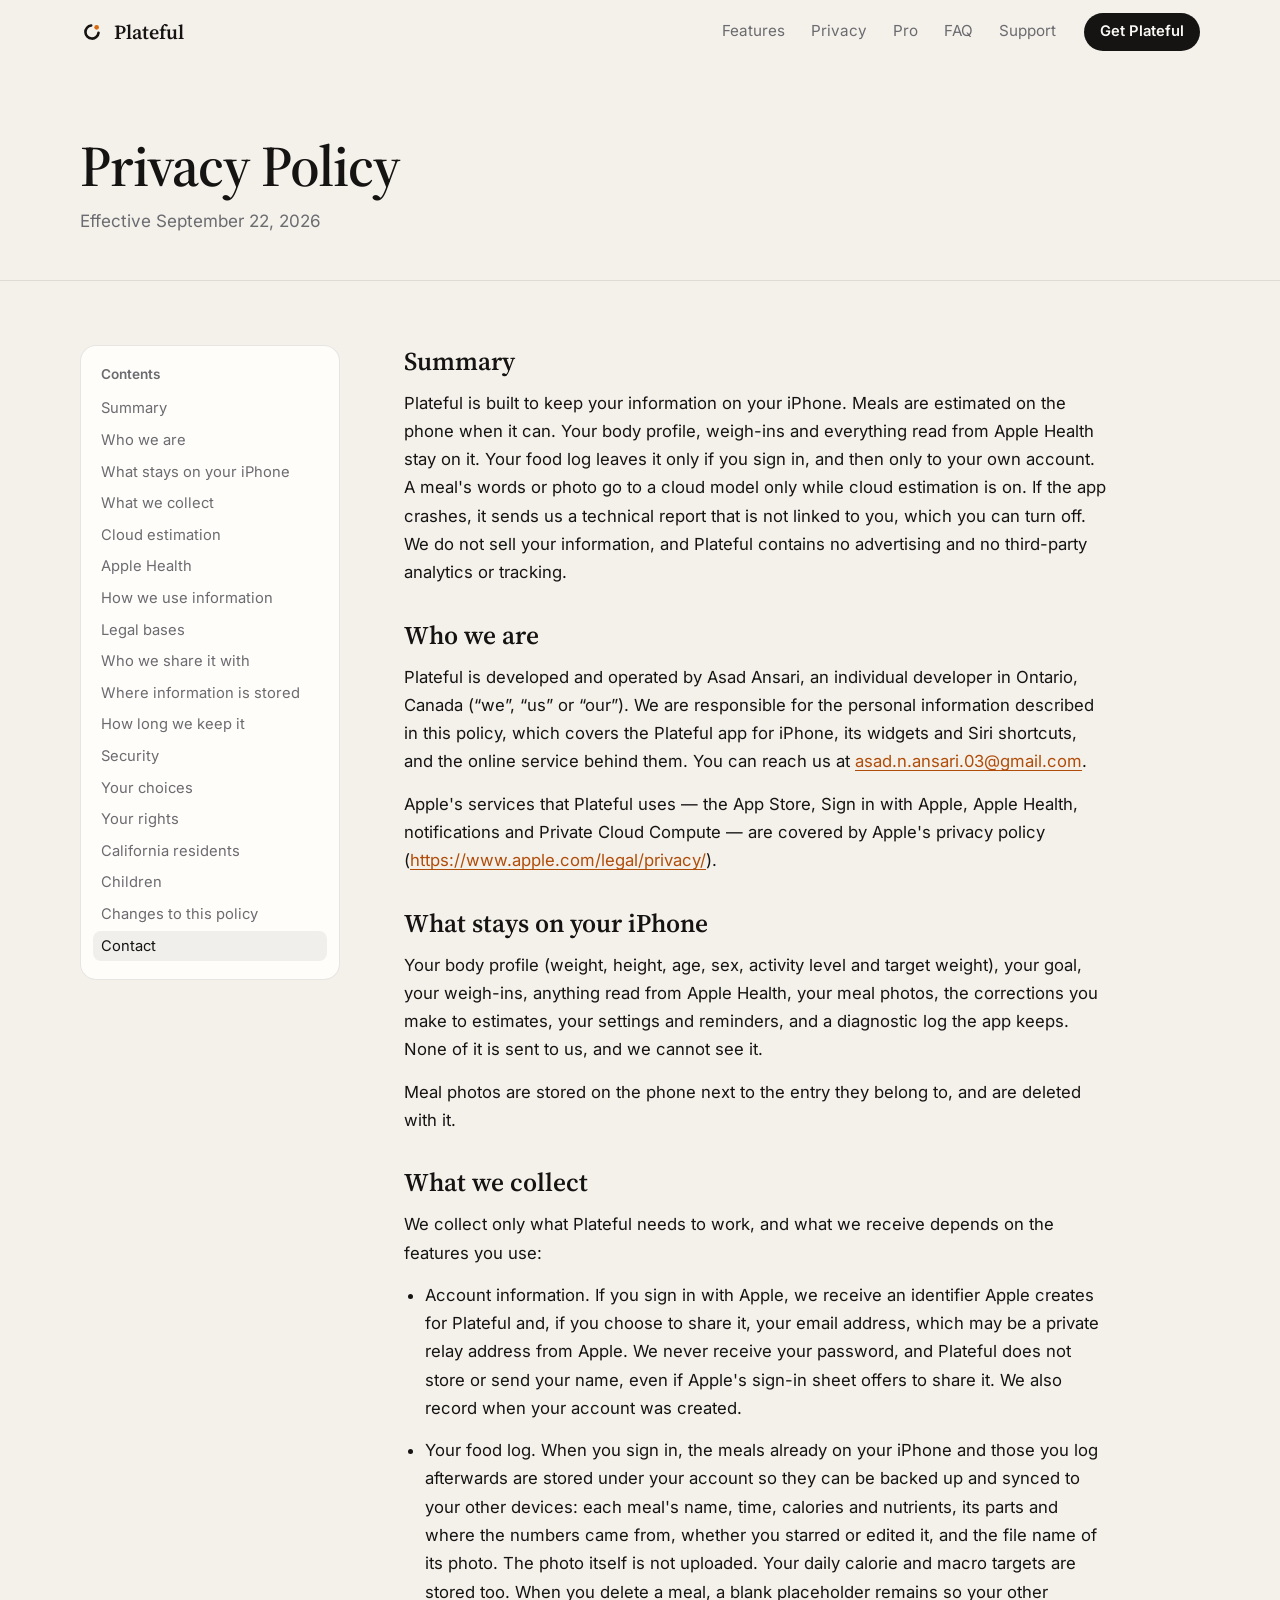
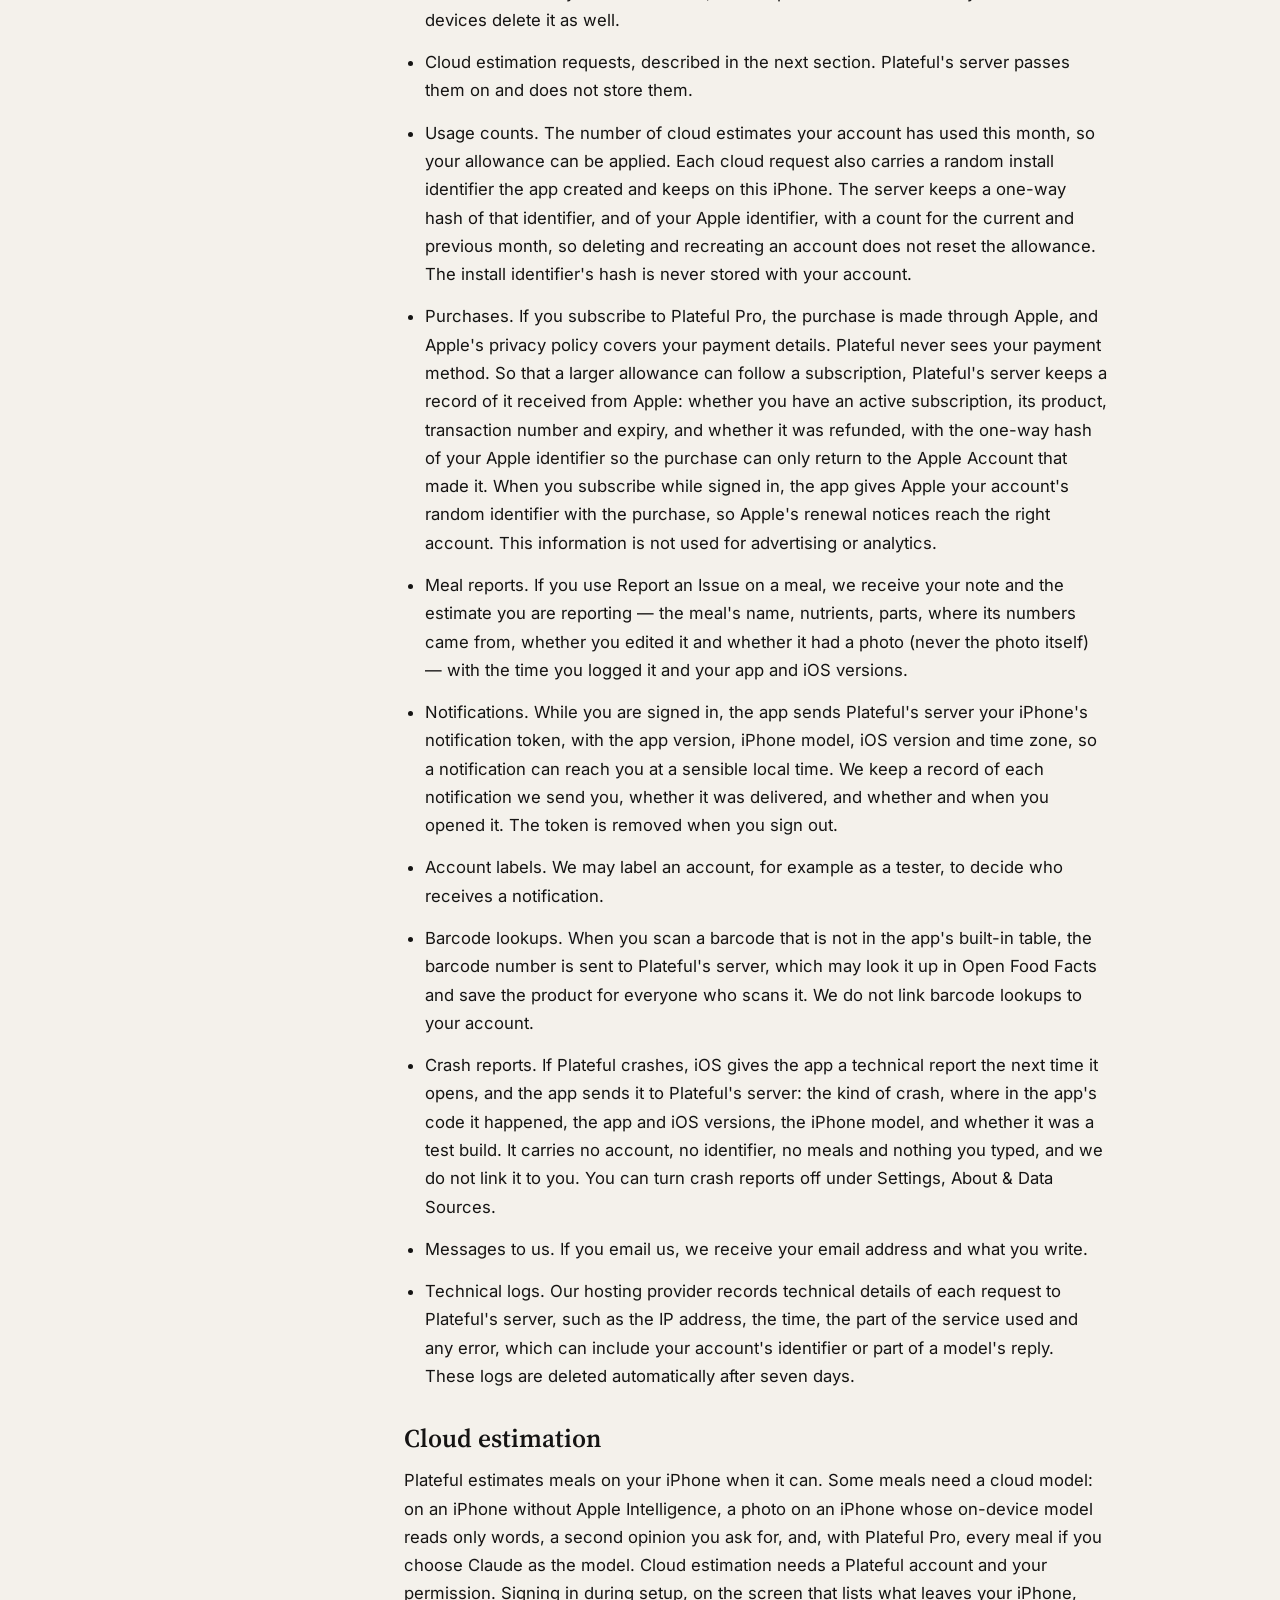
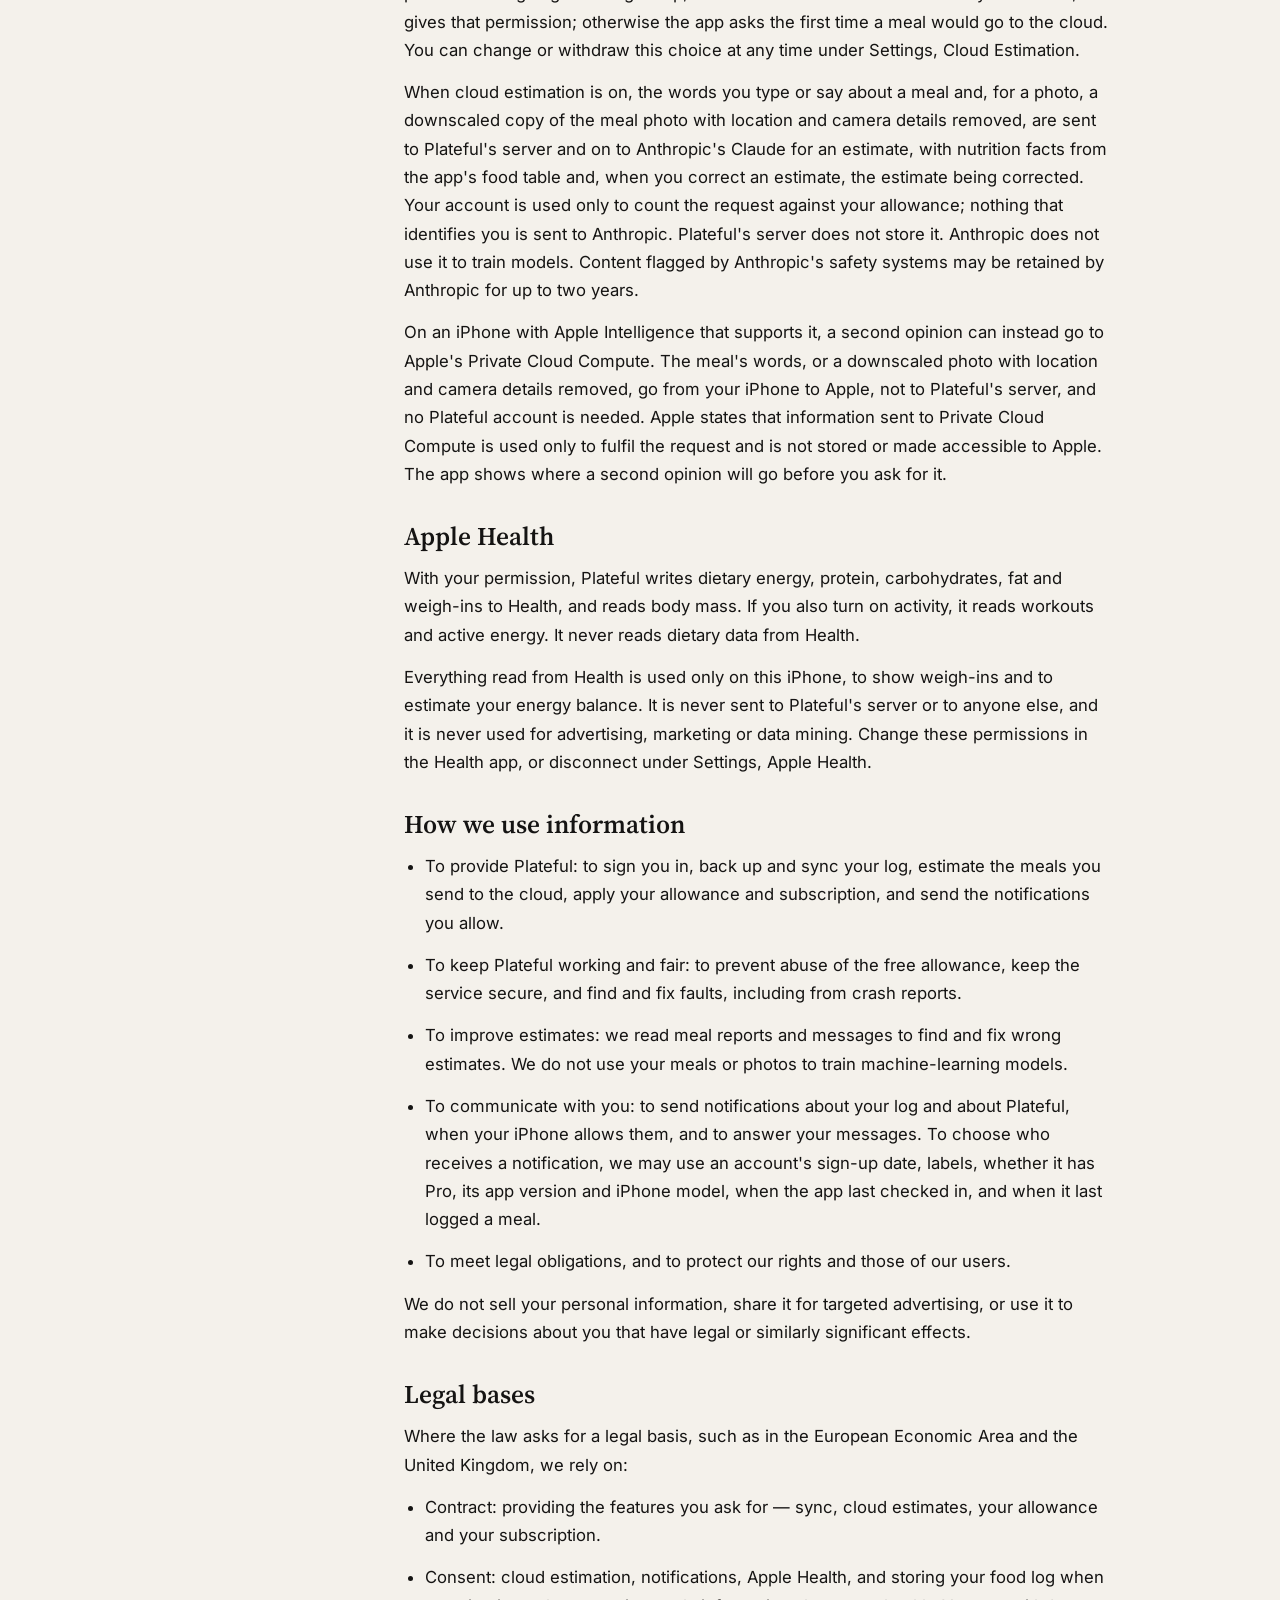
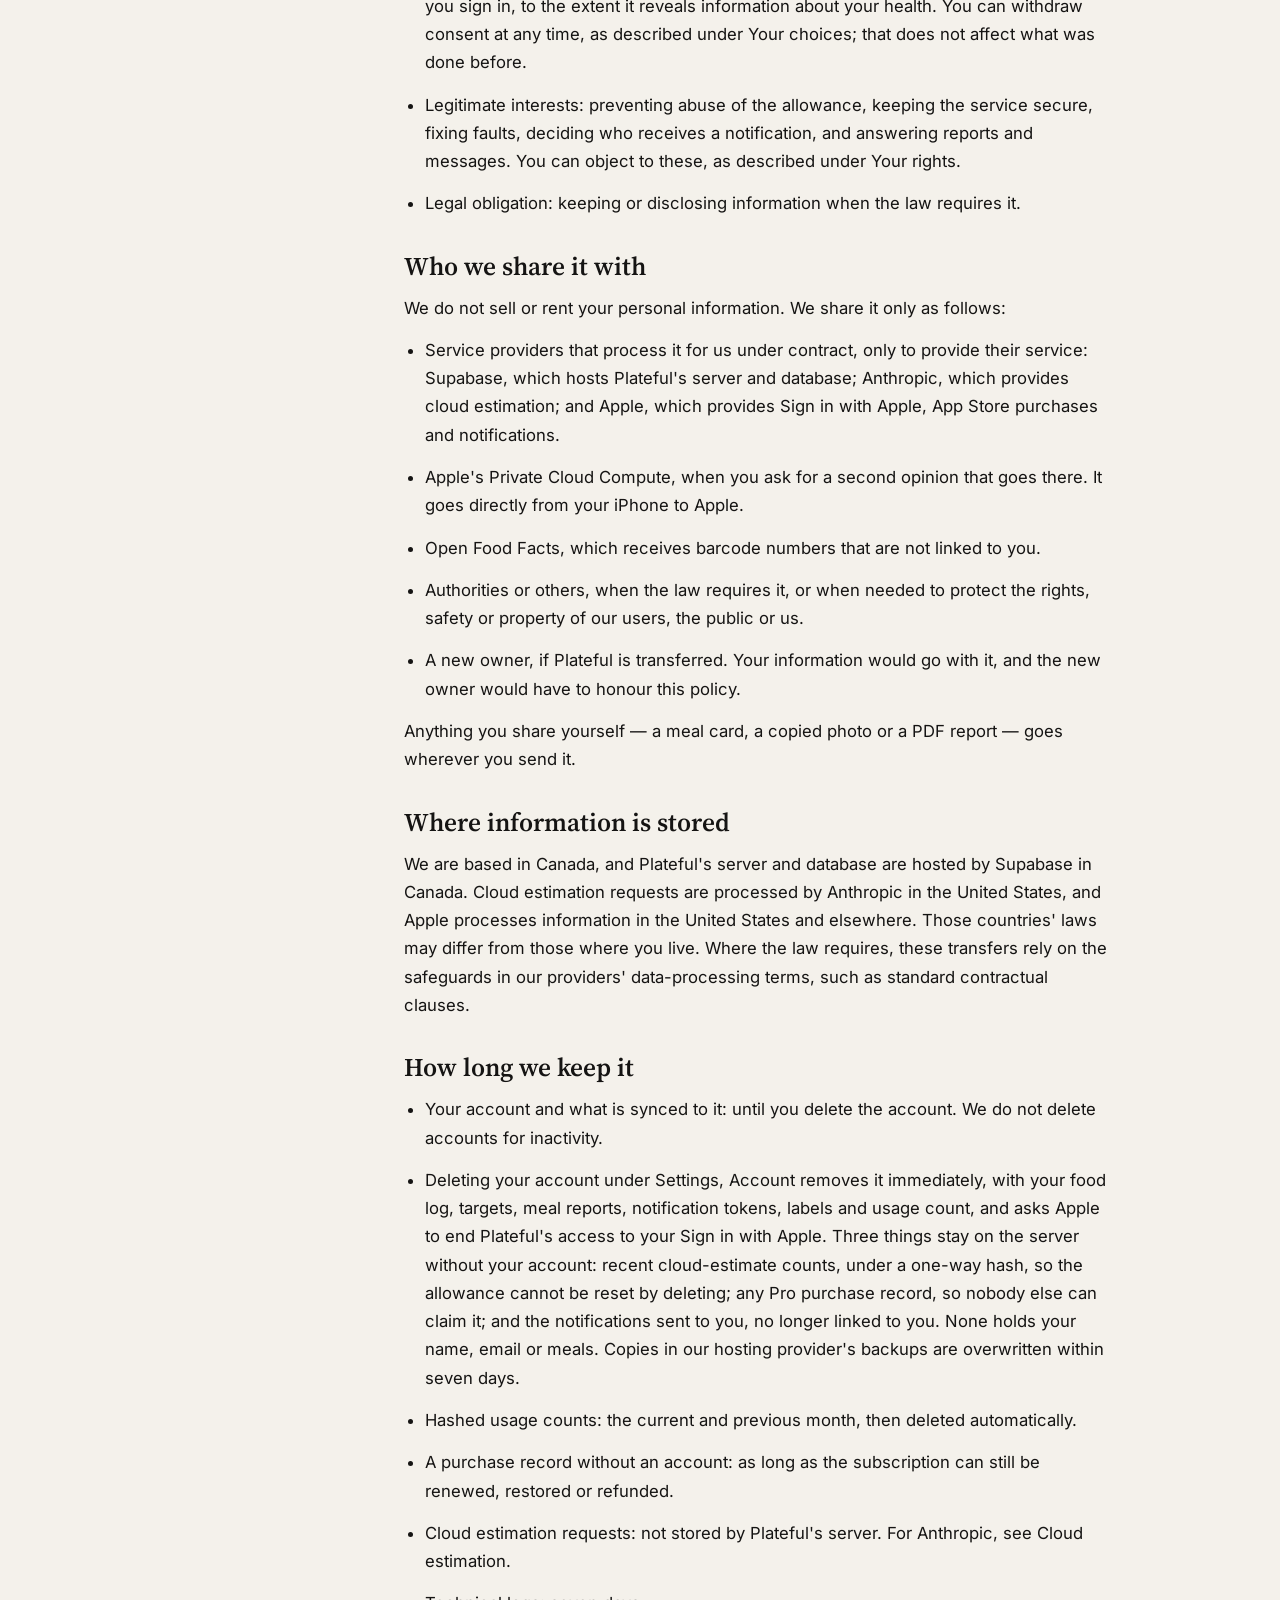
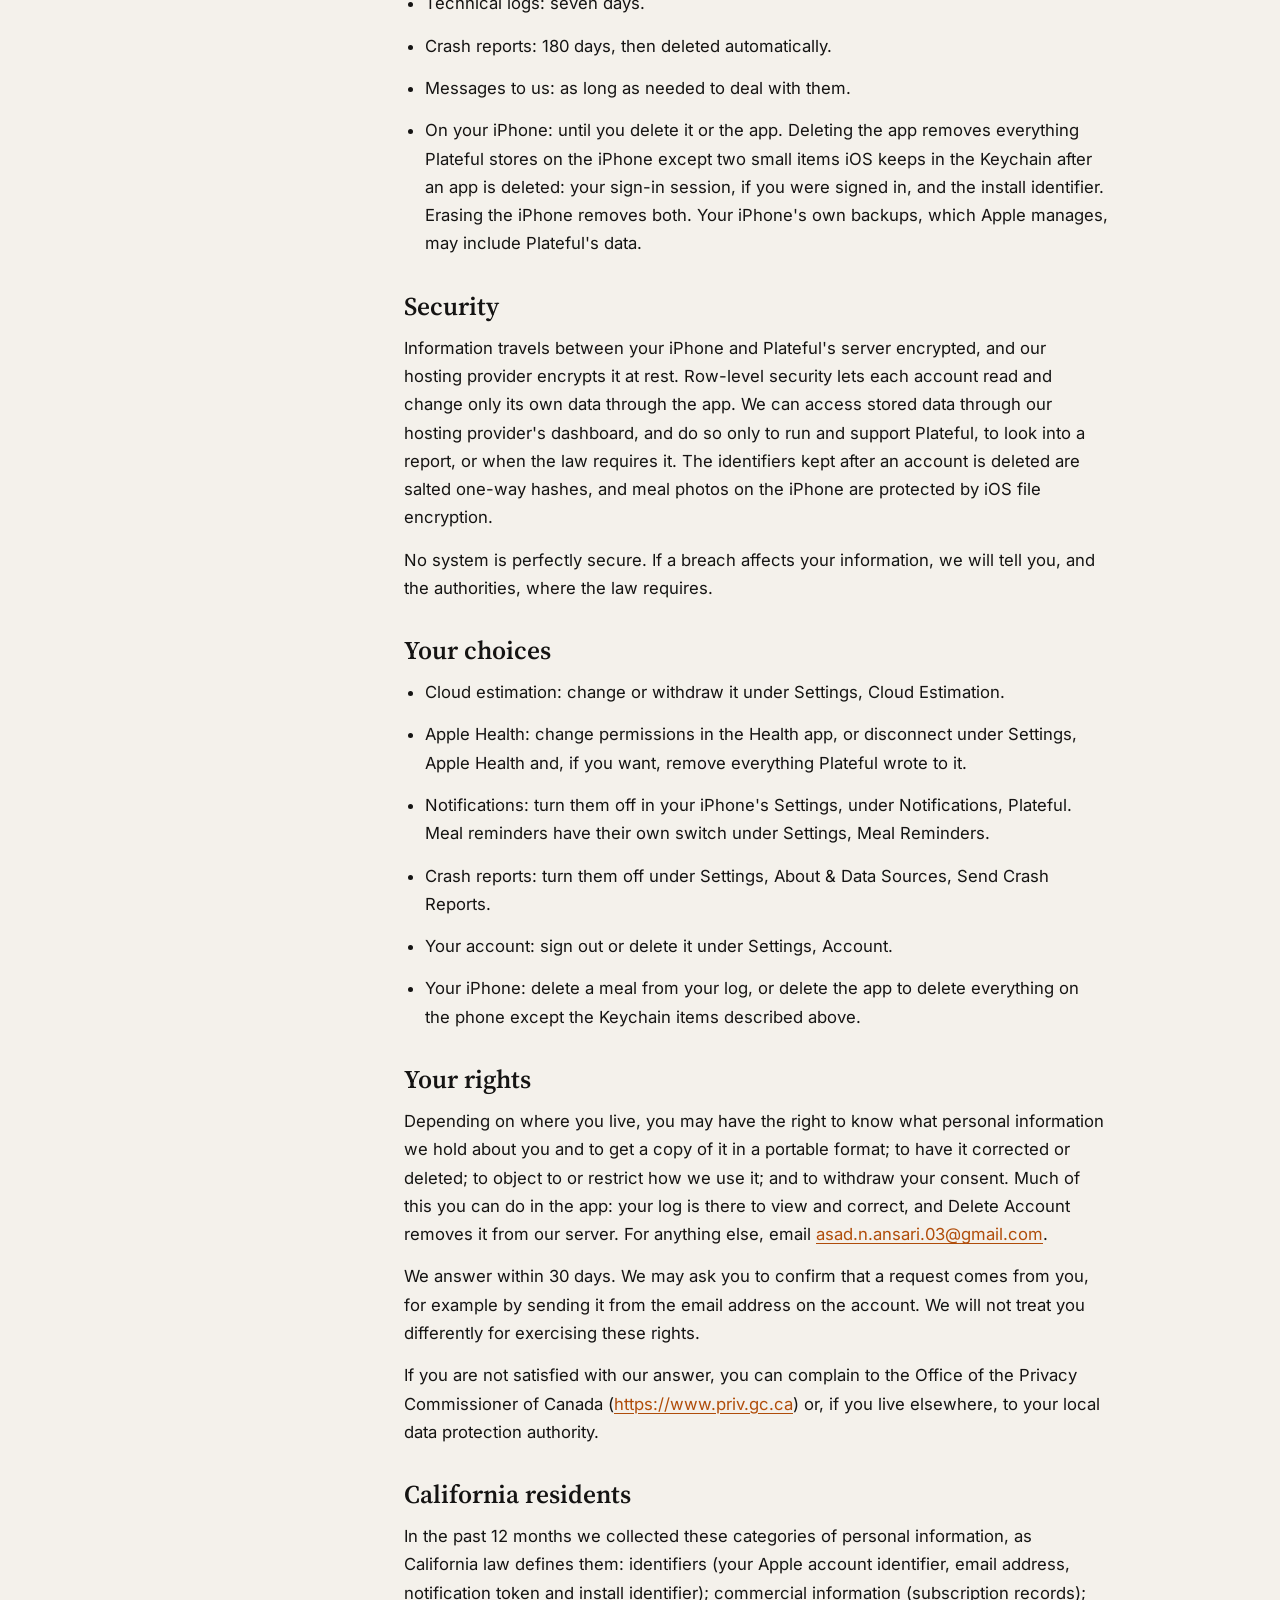
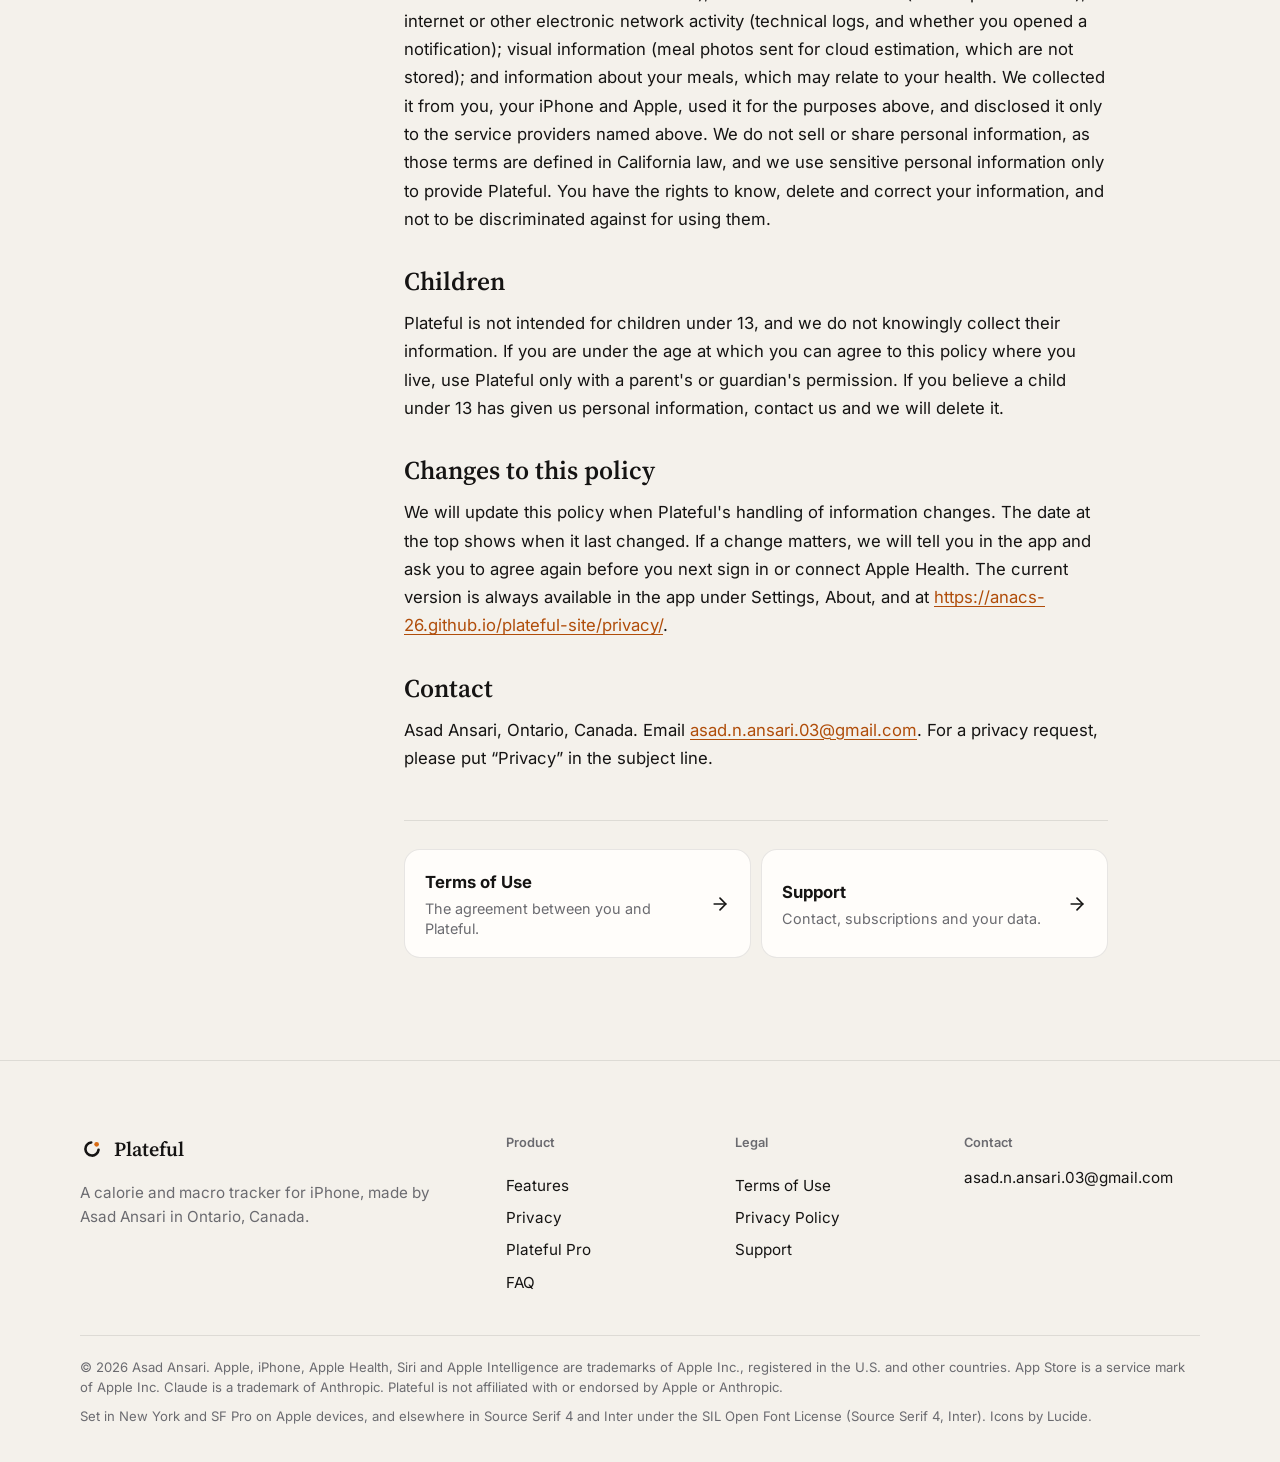
==== commit cd058817: "Publish the pages for terms version 2026-09-22 (Plateful 4c25489)" ====
--- a/privacy/index.html
+++ b/privacy/index.html
@@ -45,7 +45,6 @@
 <main id="main">
 <header class="doc-hero">
 <div class="wrap">
-<p class="kicker">Legal</p>
 <h1>Privacy Policy</h1>
 <p class="meta">Effective September 22, 2026</p>
 </div>
@@ -222,7 +221,7 @@
 <div class="wrap footer-grid">
 <div class="footer-brand">
 <a class="brand" href="../"><svg class="mark" viewBox="0 0 1024 1024" aria-hidden="true"><path d="M789.9 546.1A280 280 0 1 1 477.9 234.1" fill="none" stroke="currentColor" stroke-width="112" stroke-linecap="round"/><circle cx="710" cy="314" r="100" class="mark-dot"/></svg><span>Plateful</span></a>
-<p>The calorie and macro tracker you talk to. Made in Ontario, Canada.</p>
+<p>A calorie and macro tracker for iPhone, made by Asad Ansari in Ontario, Canada.</p>
 </div>
 <nav aria-label="Product">
 <h2>Product</h2>
--- a/assets/site.css
+++ b/assets/site.css
@@ -1,495 +1,358 @@
 /* Plateful — generated from PlatefulCore's LegalSite. Do not edit here. */
 @font-face { font-family: "Source Serif 4"; src: url("fonts/source-serif-4.woff2") format("woff2"); font-weight: 200 900; font-style: normal; font-display: swap; }
 @font-face { font-family: "Inter"; src: url("fonts/inter.woff2") format("woff2"); font-weight: 100 900; font-style: normal; font-display: swap; }
-:root { --page: #F4F1EB; --card: #FFFDFA; --ink: #151413; --on-ink: #FAF8F4; --muted: #6B6B70; --flame: #D86A12; --flame-text: #B04D0A; --protein: #C2477A; --protein-text: #A93A69; --carbs: #3E8E5A; --carbs-text: #2F7048; --fat: #2F52BF; --fat-text: #2F52BF; --warning: #7B3F9E; --ember: #F1C6A4; --rose: #E7B7C6; --mist: #C3DCD2; --inv-bg: #151413; --inv-text: #F2F0EC; --inv-flame: #F5934A; --rule: rgba(21, 20, 19, .1); --rule-strong: rgba(21, 20, 19, .16); --track: #EAE6DF; --shadow: 0 1px 2px rgba(21, 20, 19, .04), 0 18px 40px -18px rgba(21, 20, 19, .18); --shadow-lift: 0 2px 4px rgba(21, 20, 19, .05), 0 30px 60px -24px rgba(21, 20, 19, .28); }
-@media (prefers-color-scheme: dark) { :root { --page: #0F0F10; --card: #1B1B1D; --ink: #F2F0EC; --on-ink: #151413; --muted: #9E9EA6; --flame: #F5934A; --flame-text: #F5934A; --protein: #E8759F; --protein-text: #E8759F; --carbs: #6FC98A; --carbs-text: #6FC98A; --fat: #8FA6F2; --fat-text: #8FA6F2; --warning: #C48BE8; --ember: #6B3412; --rose: #8C5468; --mist: #3C5A50; --rule: rgba(255, 255, 255, .09); --rule-strong: rgba(255, 255, 255, .16); --track: #2A2A2D; --shadow: 0 1px 2px rgba(0, 0, 0, .3), 0 18px 40px -18px rgba(0, 0, 0, .7); --shadow-lift: 0 2px 4px rgba(0, 0, 0, .3), 0 30px 60px -24px rgba(0, 0, 0, .8); --inv-bg: #1B1B1D; } }
+:root { --page: #F4F1EB; --card: #FFFDFA; --ink: #151413; --on-ink: #FAF8F4; --muted: #6B6B70; --flame: #D86A12; --flame-text: #B04D0A; --protein: #C2477A; --protein-text: #A93A69; --carbs: #3E8E5A; --carbs-text: #2F7048; --fat: #2F52BF; --fat-text: #2F52BF; --warning: #7B3F9E; --inv-bg: #151413; --inv-text: #F2F0EC; --rule: rgba(21, 20, 19, .1); --rule-strong: rgba(21, 20, 19, .16); --track: #EAE6DF; --shadow: 0 1px 2px rgba(21, 20, 19, .04), 0 18px 40px -18px rgba(21, 20, 19, .18); --shadow-lift: 0 2px 4px rgba(21, 20, 19, .05), 0 30px 60px -24px rgba(21, 20, 19, .28); }
+@media (prefers-color-scheme: dark) { :root { --page: #0F0F10; --card: #1B1B1D; --ink: #F2F0EC; --on-ink: #151413; --muted: #9E9EA6; --flame: #F5934A; --flame-text: #F5934A; --protein: #E8759F; --protein-text: #E8759F; --carbs: #6FC98A; --carbs-text: #6FC98A; --fat: #8FA6F2; --fat-text: #8FA6F2; --warning: #C48BE8; --rule: rgba(255, 255, 255, .09); --rule-strong: rgba(255, 255, 255, .16); --track: #2A2A2D; --shadow: 0 1px 2px rgba(0, 0, 0, .3), 0 18px 40px -18px rgba(0, 0, 0, .7); --shadow-lift: 0 2px 4px rgba(0, 0, 0, .3), 0 30px 60px -24px rgba(0, 0, 0, .8); --inv-bg: #1B1B1D; } }
 :root {
   --serif: ui-serif, "New York", "Source Serif 4", Georgia, "Times New Roman", serif;
   --sans: -apple-system, BlinkMacSystemFont, "SF Pro Text", Inter, "Segoe UI", Roboto, "Helvetica Neue", Arial, sans-serif;
   --header-h: 64px;
-  --wrap: 1200px;
+  --wrap: 1120px;
   --gutter: clamp(20px, 5vw, 40px);
-  --radius: 28px;
-  --radius-sm: 18px;
-  --ease: cubic-bezier(.2, .7, .2, 1);
+  --radius: 24px;
   --tint: color-mix(in srgb, var(--card) 60%, var(--page));
 }
 *, *::before, *::after { box-sizing: border-box; }
 html { -webkit-text-size-adjust: 100%; text-size-adjust: 100%; scroll-behavior: smooth; scroll-padding-top: calc(var(--header-h) + 16px); }
-body { margin: 0; background: var(--page); color: var(--ink); font: 17px/1.6 var(--sans); -webkit-font-smoothing: antialiased; -moz-osx-font-smoothing: grayscale; text-rendering: optimizeLegibility; overflow-x: hidden; }
+body { margin: 0; background: var(--page); color: var(--ink); font: 17px/1.6 var(--sans); -webkit-font-smoothing: antialiased; -moz-osx-font-smoothing: grayscale; overflow-x: hidden; }
 img, svg { display: block; max-width: 100%; }
 h1, h2, h3, p, ul, ol, dl, dd, figure, blockquote { margin: 0; }
 ul, ol { padding: 0; list-style: none; }
 a { color: inherit; }
 button { font: inherit; color: inherit; }
-::selection { background: color-mix(in srgb, var(--flame) 28%, transparent); }
-:focus-visible { outline: 2.5px solid var(--flame); outline-offset: 3px; border-radius: 8px; }
+:focus-visible { outline: 2px solid var(--ink); outline-offset: 3px; border-radius: 6px; }
 
 .wrap { width: 100%; max-width: calc(var(--wrap) + var(--gutter) * 2); margin-inline: auto; padding-inline: var(--gutter); }
-.skip { position: absolute; left: 12px; top: -60px; z-index: 100; background: var(--ink); color: var(--on-ink); padding: 10px 16px; border-radius: 12px; text-decoration: none; font-weight: 600; transition: top .2s; }
+.skip { position: absolute; left: 12px; top: -60px; z-index: 100; background: var(--ink); color: var(--on-ink); padding: 10px 16px; border-radius: 10px; text-decoration: none; font-weight: 600; }
 .skip:focus { top: 12px; }
-
 .icon { width: 20px; height: 20px; flex: none; }
 .mark { width: 1em; height: 1em; flex: none; }
 .mark-dot { fill: var(--flame); }
 
 /* Type */
-.display { font-family: var(--serif); font-weight: 600; letter-spacing: -.022em; line-height: 1.04; font-size: clamp(2.1rem, 2.6vw + 1.2rem, 3.6rem); text-wrap: balance; }
-.display-small { font-size: clamp(1.9rem, 1.6vw + 1.2rem, 2.7rem); }
-.lede { font-size: clamp(1.06rem, .35vw + 1rem, 1.25rem); line-height: 1.55; color: var(--muted); text-wrap: pretty; }
-.kicker, .micro { font-size: .78rem; font-weight: 600; letter-spacing: .14em; text-transform: uppercase; color: var(--muted); }
-.kicker-accent { color: var(--flame-text); }
-.text-link { display: inline-flex; align-items: center; gap: 8px; font-weight: 600; text-decoration: none; color: var(--ink); border-bottom: 1.5px solid var(--rule-strong); padding-bottom: 2px; transition: border-color .2s, gap .2s var(--ease); }
-.text-link:hover { border-color: currentColor; gap: 12px; }
+.display { font-family: var(--serif); font-weight: 600; letter-spacing: -.015em; line-height: 1.1; font-size: clamp(1.9rem, 1.6vw + 1.3rem, 2.8rem); text-wrap: balance; }
+.display-small { font-size: clamp(1.7rem, 1vw + 1.3rem, 2.2rem); }
+.lede { font-size: clamp(1.05rem, .3vw + 1rem, 1.2rem); line-height: 1.55; color: var(--muted); text-wrap: pretty; }
+.micro { font-size: .76rem; font-weight: 600; letter-spacing: .12em; text-transform: uppercase; color: var(--muted); }
+.text-link { display: inline-flex; align-items: center; gap: 8px; font-weight: 600; text-decoration: underline; text-underline-offset: 4px; text-decoration-thickness: 1px; }
 .text-link .icon { width: 18px; height: 18px; }
 
 /* Buttons */
-.button { display: inline-flex; align-items: center; justify-content: center; gap: 10px; min-height: 52px; padding: 0 26px; border-radius: 16px; background: var(--ink); color: var(--on-ink); font-weight: 600; font-size: 1.02rem; text-decoration: none; border: 0; cursor: pointer; transition: transform .2s var(--ease), box-shadow .2s; box-shadow: 0 10px 24px -12px rgba(21, 20, 19, .5); }
-.button:hover { transform: translateY(-1px); }
-.button:active { transform: translateY(1px) scale(.99); }
-.button-small { min-height: 40px; padding: 0 18px; border-radius: 999px; font-size: .92rem; box-shadow: none; }
-.round-button { display: inline-grid; place-items: center; width: 48px; height: 48px; border-radius: 50%; border: 1px solid var(--rule-strong); background: var(--card); cursor: pointer; transition: background .2s, transform .2s var(--ease), opacity .2s; }
-.round-button:hover { transform: translateY(-1px); }
-.round-button:disabled { opacity: .35; cursor: default; transform: none; }
+.button { display: inline-flex; align-items: center; justify-content: center; gap: 10px; min-height: 50px; padding: 0 24px; border-radius: 14px; background: var(--ink); color: var(--on-ink); font-weight: 600; text-decoration: none; }
+.button-small { min-height: 38px; padding: 0 16px; border-radius: 999px; font-size: .92rem; }
+.round-button { display: inline-grid; place-items: center; width: 44px; height: 44px; border-radius: 50%; border: 1px solid var(--rule-strong); background: var(--card); cursor: pointer; }
+.round-button:disabled { opacity: .35; cursor: default; }
 
 /* Header */
-.site-header { position: fixed; inset: 0 0 auto; z-index: 50; height: var(--header-h); background: color-mix(in srgb, var(--page) 78%, transparent); -webkit-backdrop-filter: saturate(1.6) blur(18px); backdrop-filter: saturate(1.6) blur(18px); border-bottom: 1px solid transparent; transition: border-color .3s, background .3s; }
+.site-header { position: fixed; inset: 0 0 auto; z-index: 50; height: var(--header-h); background: color-mix(in srgb, var(--page) 88%, transparent); -webkit-backdrop-filter: blur(14px); backdrop-filter: blur(14px); border-bottom: 1px solid transparent; }
 .site-header.is-scrolled { border-bottom-color: var(--rule); }
 .nav { display: flex; align-items: center; gap: 16px; height: 100%; }
-.brand { display: inline-flex; align-items: center; gap: 10px; font-family: var(--serif); font-weight: 600; font-size: 1.3rem; letter-spacing: -.01em; text-decoration: none; color: var(--ink); }
-.brand .mark { width: 26px; height: 26px; }
-.nav-links { display: none; margin-left: auto; gap: 4px; }
-.nav-links a { padding: 8px 14px; border-radius: 999px; text-decoration: none; font-size: .95rem; font-weight: 500; color: var(--muted); transition: color .2s, background .2s; }
-.nav-links a:hover { color: var(--ink); background: color-mix(in srgb, var(--ink) 6%, transparent); }
+.brand { display: inline-flex; align-items: center; gap: 10px; font-family: var(--serif); font-weight: 600; font-size: 1.25rem; text-decoration: none; color: var(--ink); }
+.brand .mark { width: 24px; height: 24px; }
+.nav-links { display: none; margin-left: auto; gap: 26px; }
+.nav-links a { text-decoration: none; font-size: .95rem; color: var(--muted); }
+.nav-links a:hover { color: var(--ink); }
 .nav-cta { margin-left: auto; }
-.menu-toggle { display: inline-grid; place-items: center; width: 42px; height: 42px; border: 0; border-radius: 50%; background: transparent; cursor: pointer; }
+.menu-toggle { display: inline-grid; place-items: center; width: 42px; height: 42px; border: 0; background: transparent; cursor: pointer; }
 .menu-toggle .icon-close { display: none; }
 .site-header.menu-open .menu-toggle .icon-open { display: none; }
 .site-header.menu-open .menu-toggle .icon-close { display: block; }
 @media (max-width: 899px) {
   .site-header.menu-open { background: var(--page); border-bottom-color: var(--rule); }
-  .site-header.menu-open .nav-links { display: flex; flex-direction: column; position: absolute; top: var(--header-h); left: 0; right: 0; padding: 8px var(--gutter) 20px; background: var(--page); border-bottom: 1px solid var(--rule); box-shadow: var(--shadow); animation: drop .25s var(--ease); }
-  .site-header.menu-open .nav-links a { padding: 14px 4px; font-size: 1.1rem; color: var(--ink); border-radius: 0; border-bottom: 1px solid var(--rule); }
+  .site-header.menu-open .nav-links { display: flex; flex-direction: column; gap: 0; position: absolute; top: var(--header-h); left: 0; right: 0; padding: 4px var(--gutter) 16px; background: var(--page); border-bottom: 1px solid var(--rule); }
+  .site-header.menu-open .nav-links a { padding: 14px 0; font-size: 1.1rem; color: var(--ink); border-bottom: 1px solid var(--rule); }
   .site-header.menu-open .nav-links a:last-child { border-bottom: 0; }
 }
 @media (min-width: 900px) {
   .nav-links { display: flex; }
-  .nav-cta { margin-left: 8px; }
+  .nav-cta { margin-left: 12px; }
   .menu-toggle { display: none; }
 }
-@keyframes drop { from { opacity: 0; transform: translateY(-8px); } }
-
-/* Aurora: the onboarding screen's bloom */
-.aurora { position: absolute; inset: 0; overflow: hidden; pointer-events: none; z-index: 0; }
-.aurora span { position: absolute; border-radius: 50%; filter: blur(70px); opacity: .7; will-change: transform; }
-.aurora span:nth-child(1) { width: 52vmax; height: 52vmax; right: -14vmax; top: -18vmax; background: var(--ember); animation: drift-a 22s ease-in-out infinite alternate; }
-.aurora span:nth-child(2) { width: 38vmax; height: 38vmax; right: 18vmax; top: 10vmax; background: var(--rose); opacity: .45; animation: drift-b 26s ease-in-out infinite alternate; }
-.aurora span:nth-child(3) { width: 34vmax; height: 34vmax; left: -12vmax; bottom: -16vmax; background: var(--mist); opacity: .4; animation: drift-c 30s ease-in-out infinite alternate; }
-@media (prefers-color-scheme: dark) { .aurora span { opacity: .32; } .aurora span:nth-child(2), .aurora span:nth-child(3) { opacity: .2; } }
-@keyframes drift-a { to { transform: translate(-6vmax, 5vmax) scale(1.08); } }
-@keyframes drift-b { to { transform: translate(5vmax, -4vmax) scale(.92); } }
-@keyframes drift-c { to { transform: translate(6vmax, -3vmax) scale(1.1); } }
 
 /* Hero */
-.hero { position: relative; overflow: hidden; padding: calc(var(--header-h) + clamp(28px, 6vw, 80px)) 0 clamp(72px, 9vw, 128px); }
-.hero-grid { position: relative; z-index: 1; display: grid; gap: clamp(40px, 6vw, 72px); align-items: center; }
-.hero-copy > * { animation: rise .9s var(--ease) both; }
-.hero-copy > :nth-child(2) { animation-delay: .08s; }
-.hero-copy > :nth-child(3) { animation-delay: .16s; }
-.hero-copy > :nth-child(4) { animation-delay: .24s; }
-.hero-copy > :nth-child(5) { animation-delay: .32s; }
-.eyebrow { display: inline-flex; align-items: center; gap: 12px; font-size: .8rem; font-weight: 600; letter-spacing: .16em; text-transform: uppercase; color: var(--muted); }
-.eyebrow-mark { display: inline-grid; place-items: center; width: 34px; height: 34px; border-radius: 10px; background: var(--card); border: 1px solid var(--rule); box-shadow: var(--shadow); }
-.eyebrow-mark .mark { width: 20px; height: 20px; }
-.hero-title { margin-top: 22px; font-size: clamp(3rem, 7vw + .6rem, 6.4rem); line-height: .98; letter-spacing: -.03em; }
-.hero-title .line { display: inline-block; }
-.hero .lede { margin-top: 24px; max-width: 34rem; }
-.hero .download { margin-top: 36px; }
-.hero-points { display: flex; flex-wrap: wrap; gap: 10px 22px; margin-top: 30px; font-size: .95rem; color: var(--muted); }
-.hero-points li { display: inline-flex; align-items: center; gap: 8px; }
-.hero-points .icon { width: 18px; height: 18px; color: var(--flame-text); }
-.hero-visual { position: relative; display: grid; justify-items: center; }
-.hero-ring { position: absolute; width: min(135%, 720px); top: 50%; left: 50%; translate: -50% -52%; z-index: 0; overflow: visible; }
-.hero-ring path { fill: none; stroke: var(--ink); stroke-opacity: .06; stroke-width: 112; stroke-linecap: round; stroke-dasharray: 100; animation: draw 1.8s var(--ease) .2s both; }
-.hero-ring circle { fill: var(--flame); transform-origin: 710px 314px; animation: pop .9s var(--ease) 1.4s both; }
-@media (prefers-color-scheme: dark) { .hero-ring path { stroke-opacity: .09; } }
-.phone-hero { --w: clamp(250px, 64vw, 340px); position: relative; z-index: 1; animation: phone-in 1.2s var(--ease) .15s both; }
-@keyframes rise { from { opacity: 0; transform: translateY(22px); } }
-@keyframes draw { from { stroke-dashoffset: 100; } to { stroke-dashoffset: 0; } }
-@keyframes pop { from { transform: scale(0); } 70% { transform: scale(1.08); } to { transform: scale(1); } }
-@keyframes phone-in { from { opacity: 0; transform: translateY(60px) rotate(2deg); } }
+.hero { padding: calc(var(--header-h) + clamp(32px, 6vw, 72px)) 0 clamp(64px, 8vw, 104px); }
+.hero-grid { display: grid; gap: clamp(40px, 6vw, 64px); align-items: center; }
+.hero-title { font-size: clamp(2.8rem, 5.5vw + .8rem, 5rem); line-height: 1.02; letter-spacing: -.025em; }
+.hero .lede { margin-top: 22px; max-width: 32rem; }
+.hero .download { margin-top: 32px; }
+.hero-visual { display: grid; justify-items: center; }
+.phone-hero { --w: clamp(250px, 64vw, 320px); }
 @media (min-width: 960px) {
-  .hero { min-height: min(100svh, 980px); display: grid; align-items: center; }
-  .hero-grid { grid-template-columns: 1.08fr .92fr; }
-  .phone-hero { --w: 340px; }
+  .hero-grid { grid-template-columns: 1.1fr .9fr; }
+  .hero-visual { position: relative; }
 }
 
 /* The phone */
-.phone { --w: 300px; width: var(--w); padding: calc(var(--w) * .034); border-radius: calc(var(--w) * .168); background: linear-gradient(145deg, #3B3936, #121110 45%, #2C2A28); box-shadow: inset 0 0 0 1.5px rgba(255, 255, 255, .12), inset 0 0 0 calc(var(--w) * .012) #0B0B0B, var(--shadow-lift); transition: transform .6s var(--ease); }
-.phone-screen { position: relative; overflow: hidden; border-radius: calc(var(--w) * .134); aspect-ratio: 1320 / 2868; background: var(--page); isolation: isolate; }
+.phone { --w: 300px; width: var(--w); padding: calc(var(--w) * .034); border-radius: calc(var(--w) * .168); background: #161514; box-shadow: inset 0 0 0 1px rgba(255, 255, 255, .1), var(--shadow); }
+.phone-screen { position: relative; overflow: hidden; border-radius: calc(var(--w) * .134); aspect-ratio: 1320 / 2868; background: var(--page); }
 .phone-screen img { width: 100%; height: 100%; object-fit: cover; }
 .phone-island { position: absolute; top: calc(var(--w) * .026); left: 50%; width: 29%; height: calc(var(--w) * .086); translate: -50% 0; border-radius: 999px; background: #000; }
 
-/* Siri card */
-.siri-card { position: relative; z-index: 2; width: min(92%, 360px); margin-top: -34%; padding: 18px 20px 20px; border-radius: 26px; background: color-mix(in srgb, var(--card) 92%, transparent); -webkit-backdrop-filter: blur(20px); backdrop-filter: blur(20px); border: 1px solid var(--rule); box-shadow: var(--shadow-lift); animation: card-in 1s var(--ease) .75s both; }
-.siri-top { display: flex; align-items: center; gap: 14px; padding-bottom: 14px; border-bottom: 1px solid var(--rule); }
-.siri-orb { display: inline-flex; align-items: center; justify-content: center; gap: 3px; width: 46px; height: 46px; flex: none; border-radius: 50%; background: var(--ink); }
-.siri-orb i { width: 3px; height: 14px; border-radius: 3px; background: var(--on-ink); animation: wave 1.1s ease-in-out infinite; }
-.siri-orb i:nth-child(2) { animation-delay: -.2s; height: 22px; }
-.siri-orb i:nth-child(3) { animation-delay: -.45s; height: 28px; }
-.siri-orb i:nth-child(4) { animation-delay: -.3s; height: 20px; }
-.siri-orb i:nth-child(5) { animation-delay: -.6s; }
-@keyframes wave { 50% { transform: scaleY(.45); } }
-.siri-said { font-family: var(--serif); font-size: 1.28rem; line-height: 1.25; margin-top: 2px; min-height: 1.25em; }
-.siri-result { padding-top: 14px; transition: opacity .5s var(--ease), transform .5s var(--ease); }
-.siri-title { display: flex; align-items: center; justify-content: space-between; gap: 10px; font-size: 1.02rem; }
-.siri-macros { display: grid; grid-template-columns: repeat(4, 1fr); gap: 8px; margin-top: 12px; }
-.siri-macros b { display: block; font-size: 1.35rem; font-weight: 600; font-variant-numeric: tabular-nums; letter-spacing: -.01em; }
-.siri-macros span:not([data-count]) { font-size: .8rem; color: var(--muted); }
+/* Siri card, as the onboarding screen draws it */
+.siri-card { position: relative; z-index: 1; width: min(92%, 340px); margin-top: -30%; padding: 16px 18px 18px; border-radius: 22px; background: var(--card); border: 1px solid var(--rule); box-shadow: var(--shadow); }
+.siri-top { display: flex; align-items: center; gap: 12px; padding-bottom: 12px; border-bottom: 1px solid var(--rule); }
+.siri-orb { display: inline-grid; place-items: center; width: 42px; height: 42px; flex: none; border-radius: 50%; background: var(--ink); color: var(--on-ink); }
+.siri-said { font-family: var(--serif); font-size: 1.2rem; line-height: 1.25; margin-top: 2px; }
+.siri-result { padding-top: 12px; }
+.siri-title { display: flex; align-items: center; justify-content: space-between; gap: 10px; }
+.siri-macros { display: grid; grid-template-columns: repeat(4, 1fr); gap: 8px; margin-top: 10px; }
+.siri-macros b { display: block; font-size: 1.25rem; font-weight: 600; font-variant-numeric: tabular-nums; }
+.siri-macros span { font-size: .8rem; color: var(--muted); }
 .t-protein b { color: var(--protein-text); } .t-carbs b { color: var(--carbs-text); } .t-fat b { color: var(--fat-text); }
-.js-ready .siri-card:not(.is-done) .siri-result { opacity: 0; transform: translateY(8px); }
-.js-ready .siri-card:not(.is-done) .siri-said::after { content: ""; display: inline-block; width: 2px; height: 1.05em; margin-left: 2px; vertical-align: -.15em; background: var(--flame); animation: blink 1s steps(1) infinite; }
-@keyframes card-in { from { opacity: 0; transform: translateY(30px) scale(.96); } }
-@keyframes blink { 50% { opacity: 0; } }
+@media (min-width: 960px) { .siri-card { position: absolute; left: -14%; bottom: 8%; margin: 0; width: 320px; } }
+
+/* The app's provenance chips */
+.chip-looked, .chip-estimated, .chip-warning { display: inline-flex; align-items: center; gap: 6px; padding: 4px 10px 4px 8px; border-radius: 999px; font-size: .82rem; font-weight: 600; white-space: nowrap; }
+.chip-looked { color: var(--flame-text); background: color-mix(in srgb, var(--flame) 14%, transparent); }
+.chip-estimated { color: var(--muted); background: color-mix(in srgb, var(--muted) 12%, transparent); }
+.chip-warning { color: var(--warning); background: color-mix(in srgb, var(--warning) 12%, transparent); }
+.chip-looked .icon, .chip-estimated .icon, .chip-warning .icon { width: 16px; height: 16px; }
+
+/* Download */
+.download { display: flex; flex-wrap: wrap; align-items: center; gap: 12px 18px; }
+.store-badge img { height: 50px; width: auto; }
+.store-soon { display: inline-flex; align-items: center; min-height: 50px; padding: 0 22px; border-radius: 14px; background: var(--ink); color: var(--on-ink); font-weight: 600; }
+.download-note { font-size: .92rem; color: var(--muted); }
+
+/* Sections */
+.section { padding-block: clamp(72px, 9vw, 120px); }
+.section-tint { background: var(--tint); border-block: 1px solid var(--rule); }
+.section-head { max-width: 44rem; margin-bottom: clamp(32px, 4vw, 48px); }
+.section-head .lede { margin-top: 16px; }
+.section-head-row { display: flex; flex-wrap: wrap; align-items: end; justify-content: space-between; gap: 20px; max-width: none; }
+
+/* Ways to log */
+.ways { display: grid; gap: 28px 32px; }
+@media (min-width: 640px) { .ways { grid-template-columns: repeat(2, 1fr); } }
+@media (min-width: 1000px) { .ways { grid-template-columns: repeat(4, 1fr); } }
+.way { padding-top: 18px; border-top: 2px solid var(--ink); }
+.way h3 { font-size: 1.1rem; font-weight: 600; }
+.way p { margin-top: 8px; color: var(--muted); }
+
+/* Split layouts */
+.split { display: grid; gap: clamp(36px, 5vw, 72px); align-items: start; }
+.split-copy .lede { margin-top: 16px; }
+.split-copy > p:not(.lede) { margin-top: 16px; color: var(--muted); }
 @media (min-width: 960px) {
-  .siri-card { position: absolute; left: -12%; bottom: 9%; margin: 0; width: 340px; }
-}
-.chip-looked { display: inline-flex; align-items: center; gap: 6px; padding: 5px 11px 5px 8px; border-radius: 999px; font-size: .82rem; font-weight: 600; color: var(--flame-text); background: color-mix(in srgb, var(--flame) 14%, transparent); white-space: nowrap; }
-.chip-looked .icon { width: 16px; height: 16px; }
-
-.scroll-cue { position: absolute; left: 50%; bottom: 26px; translate: -50% 0; z-index: 1; display: none; width: 26px; height: 42px; border: 1.5px solid var(--rule-strong); border-radius: 999px; }
-.scroll-cue span { position: absolute; left: 50%; top: 9px; width: 4px; height: 8px; margin-left: -2px; border-radius: 4px; background: var(--muted); animation: cue 2s var(--ease) infinite; }
-@keyframes cue { 0% { opacity: 0; transform: translateY(-4px); } 40% { opacity: 1; } 80%, 100% { opacity: 0; transform: translateY(12px); } }
-@media (min-width: 960px) and (min-height: 760px) { .scroll-cue { display: block; } }
-
-/* Download */
-.download { display: flex; flex-wrap: wrap; align-items: center; gap: 14px 20px; }
-.store-badge { display: inline-block; border-radius: 10px; transition: transform .2s var(--ease), box-shadow .2s; }
-.store-badge img { height: 52px; width: auto; }
-.store-badge:hover { transform: translateY(-2px); box-shadow: 0 14px 28px -14px rgba(21, 20, 19, .6); }
-.store-soon { display: inline-flex; align-items: center; gap: 12px; min-height: 52px; padding: 0 22px; border-radius: 14px; background: var(--ink); color: var(--on-ink); font-weight: 600; }
-.store-soon-dot { position: relative; width: 10px; height: 10px; border-radius: 50%; background: var(--flame); }
-.store-soon-dot::after { content: ""; position: absolute; inset: 0; border-radius: 50%; background: var(--flame); animation: ping 1.8s var(--ease) infinite; }
-@keyframes ping { to { transform: scale(2.6); opacity: 0; } }
-.download-note { font-size: .92rem; color: var(--muted); }
-
-/* Sections */
-.section { position: relative; padding-block: clamp(84px, 11vw, 150px); }
-.section-tint { background: var(--tint); border-block: 1px solid var(--rule); }
-.section-head { max-width: 46rem; margin-bottom: clamp(40px, 5vw, 64px); }
-.section-head .display { margin-top: 14px; }
-.section-head .lede { margin-top: 20px; }
-.section-head-center { margin-inline: auto; text-align: center; }
-.section-head-row { display: flex; flex-wrap: wrap; align-items: end; justify-content: space-between; gap: 24px; max-width: none; }
-
-/* Four ways in */
-.ways-grid { display: grid; gap: 18px; }
-@media (min-width: 640px) { .ways-grid { grid-template-columns: repeat(2, 1fr); } }
-@media (min-width: 1100px) { .ways-grid { grid-template-columns: repeat(4, 1fr); } }
-.way-card { display: flex; flex-direction: column; gap: 10px; padding: 28px; border-radius: var(--radius); background: var(--card); border: 1px solid var(--rule); box-shadow: var(--shadow); transition: transform .35s var(--ease), box-shadow .35s var(--ease), opacity .9s var(--ease), translate .9s var(--ease); }
-.way-card:hover { transform: translateY(-4px); box-shadow: var(--shadow-lift); }
-.way-icon { display: inline-grid; place-items: center; width: 52px; height: 52px; margin-bottom: 10px; border-radius: 50%; background: var(--ink); color: var(--on-ink); }
-.way-icon .icon { width: 24px; height: 24px; }
-.way-card h3 { font-family: var(--serif); font-size: 1.5rem; font-weight: 600; line-height: 1.15; letter-spacing: -.01em; }
-.way-card p:not(.kicker):not(.way-example) { color: var(--muted); font-size: .98rem; }
-.way-example { margin-top: auto; padding-top: 16px; border-top: 1px solid var(--rule); font-family: var(--serif); font-size: 1.05rem; font-style: italic; }
-
-/* Split layouts */
-.split { display: grid; gap: clamp(40px, 6vw, 80px); align-items: center; }
-.split-copy .display { margin-top: 14px; }
-.split-copy .lede { margin-top: 20px; }
-@media (min-width: 960px) {
-  .split { grid-template-columns: .95fr 1.05fr; }
+  .split { grid-template-columns: 1fr 1fr; }
   .split-reverse > :first-child { order: 2; }
 }
-.checklist { display: grid; gap: 16px; margin-top: 32px; }
-.checklist li { display: grid; grid-template-columns: 24px 1fr; gap: 14px; color: var(--muted); }
-.checklist li strong { color: var(--ink); }
-.checklist .icon { width: 22px; height: 22px; margin-top: 2px; }
-#check .checklist li:nth-child(1) .icon, #day .checklist .icon { color: var(--flame-text); }
-#check .checklist li:nth-child(3) .icon { color: var(--warning); }
+.labels { display: grid; gap: 14px; margin-top: 28px; }
+.labels div { display: grid; gap: 4px; }
+.labels dd { color: var(--muted); }
+@media (min-width: 480px) { .labels div { grid-template-columns: 150px 1fr; align-items: baseline; gap: 14px; } .labels dt { justify-self: start; } }
 
 /* The estimate demo */
-.demo { width: 100%; max-width: 560px; justify-self: center; }
+.demo { width: 100%; max-width: 540px; justify-self: center; }
 .demo-tabs { display: flex; flex-wrap: wrap; gap: 8px; margin-bottom: 14px; }
-.demo-tabs::-webkit-scrollbar { display: none; }
-.demo-tab { flex: none; padding: 9px 16px; border-radius: 999px; border: 1px solid var(--rule-strong); background: var(--card); font-size: .9rem; font-weight: 500; cursor: pointer; white-space: nowrap; transition: background .25s, color .25s, border-color .25s; }
+.demo-tab { padding: 8px 14px; border-radius: 999px; border: 1px solid var(--rule-strong); background: var(--card); font-size: .9rem; cursor: pointer; }
 .demo-tab[aria-selected="true"] { background: var(--ink); border-color: var(--ink); color: var(--on-ink); }
-.log-bar { display: flex; align-items: center; gap: 14px; padding: 8px 8px 8px 20px; border-radius: 999px; background: var(--card); border: 1px solid var(--rule-strong); box-shadow: var(--shadow); }
-.log-bar-icon { width: 22px; height: 22px; }
-.log-bar-text { flex: 1; min-width: 0; font-size: 1.05rem; font-weight: 500; white-space: nowrap; overflow: hidden; text-overflow: ellipsis; }
-.caret { display: inline-block; width: 2px; height: 1.1em; margin-left: 2px; vertical-align: -.2em; background: var(--flame); animation: blink 1s steps(1) infinite; }
-.demo-panel.is-typed .caret { opacity: 0; animation: none; }
-.log-bar-camera { display: inline-grid; place-items: center; width: 46px; height: 46px; flex: none; border-radius: 50%; background: var(--ink); color: var(--on-ink); }
-.estimate-card { margin-top: 16px; padding: 24px 26px 10px; border-radius: var(--radius); background: var(--card); border: 1px solid var(--rule); box-shadow: var(--shadow-lift); transition: opacity .6s var(--ease), transform .6s var(--ease); }
-.js-ready .demo-panel:not(.is-typed) .estimate-card { opacity: 0; transform: translateY(14px); }
-.estimate-head { padding-bottom: 16px; border-bottom: 1px solid var(--rule); }
-.estimate-title { font-family: var(--serif); font-size: 1.5rem; font-weight: 600; line-height: 1.2; }
-.estimate-numbers { display: flex; align-items: center; justify-content: space-between; gap: 16px; padding: 22px 0; border-bottom: 1px solid var(--rule); }
-.estimate-kcal { font-size: clamp(2.6rem, 6vw, 3.4rem); font-weight: 600; letter-spacing: -.03em; line-height: 1; font-variant-numeric: tabular-nums; }
+.log-bar { display: flex; align-items: center; gap: 12px; padding: 7px 7px 7px 18px; border-radius: 999px; background: var(--card); border: 1px solid var(--rule-strong); }
+.log-bar-icon { width: 20px; height: 20px; }
+.log-bar-text { flex: 1; min-width: 0; font-weight: 500; white-space: nowrap; overflow: hidden; text-overflow: ellipsis; }
+.log-bar-camera { display: inline-grid; place-items: center; width: 42px; height: 42px; flex: none; border-radius: 50%; background: var(--ink); color: var(--on-ink); }
+.estimate-card { margin-top: 14px; padding: 22px 24px 8px; border-radius: var(--radius); background: var(--card); border: 1px solid var(--rule); box-shadow: var(--shadow); }
+.estimate-title { padding-bottom: 14px; border-bottom: 1px solid var(--rule); font-family: var(--serif); font-size: 1.4rem; font-weight: 600; line-height: 1.2; }
+.estimate-numbers { display: flex; align-items: center; justify-content: space-between; gap: 16px; padding: 20px 0; border-bottom: 1px solid var(--rule); }
+.estimate-kcal { font-size: clamp(2.4rem, 5vw, 3rem); font-weight: 600; letter-spacing: -.02em; line-height: 1; font-variant-numeric: tabular-nums; }
 .estimate-kcal .unit { font-size: .45em; font-weight: 500; letter-spacing: 0; color: var(--muted); }
-.mini-bars { display: flex; gap: 16px; }
+.mini-bars { display: flex; gap: 14px; }
 .mini-bar { display: grid; justify-items: center; gap: 6px; font-size: .82rem; }
 .mini-letter { font-weight: 700; }
-.mini-track { position: relative; width: 10px; height: 46px; border-radius: 99px; overflow: hidden; }
-.mini-fill { position: absolute; inset: auto 0 0; height: var(--fill); border-radius: 99px; transition: height 1s var(--ease) .15s; }
-.js-ready .demo-panel:not(.is-playing) .mini-fill { height: 0; }
+.mini-track { position: relative; width: 10px; height: 44px; border-radius: 99px; overflow: hidden; }
+.mini-fill { position: absolute; inset: auto 0 0; height: var(--fill); border-radius: 99px; }
 .mini-value { color: var(--muted); font-variant-numeric: tabular-nums; }
 .mini-protein .mini-letter { color: var(--protein-text); } .mini-protein .mini-track { background: color-mix(in srgb, var(--protein) 18%, transparent); } .mini-protein .mini-fill { background: var(--protein); }
 .mini-carbs .mini-letter { color: var(--carbs-text); } .mini-carbs .mini-track { background: color-mix(in srgb, var(--carbs) 18%, transparent); } .mini-carbs .mini-fill { background: var(--carbs); }
 .mini-fat .mini-letter { color: var(--fat-text); } .mini-fat .mini-track { background: color-mix(in srgb, var(--fat) 18%, transparent); } .mini-fat .mini-fill { background: var(--fat); }
-.parts-count { padding: 16px 0 4px; font-size: 1.05rem; font-weight: 500; color: var(--muted); }
-.part, .part-note { padding: 14px 0; border-bottom: 1px solid var(--rule); transition: opacity .5s var(--ease) calc(var(--i, 0) * 120ms + .2s), transform .5s var(--ease) calc(var(--i, 0) * 120ms + .2s); }
+.parts-count { padding: 14px 0 2px; font-weight: 500; color: var(--muted); }
+.part, .part-note { padding: 12px 0; border-bottom: 1px solid var(--rule); }
 .parts > :last-child { border-bottom: 0; }
-.js-ready .demo-panel:not(.is-playing) .part, .js-ready .demo-panel:not(.is-playing) .part-note { opacity: 0; transform: translateY(10px); }
-.part-name { font-weight: 600; font-size: 1.05rem; }
+.part-name { font-weight: 600; }
 .part-meta { color: var(--muted); font-variant-numeric: tabular-nums; }
-.prov { display: inline-flex; align-items: center; gap: 6px; margin-top: 6px; font-size: .88rem; font-weight: 500; }
+.prov { display: inline-flex; align-items: center; gap: 6px; margin-top: 4px; font-size: .88rem; }
 .prov .icon { width: 16px; height: 16px; }
 .prov-looked { color: var(--flame-text); }
 .prov-estimated { color: var(--muted); }
-.part-note { display: flex; align-items: center; gap: 12px; color: var(--warning); font-size: .95rem; }
-.part-note .icon { width: 24px; height: 24px; }
-.demo-caption { margin-top: 14px; font-size: .85rem; color: var(--muted); text-align: center; }
-
-/* Looked up, not guessed */
-.pipeline { position: relative; display: grid; gap: 14px; counter-reset: step; }
-@media (min-width: 900px) {
-  .pipeline { grid-template-columns: repeat(4, 1fr); gap: 18px; }
-  .pipeline::before { content: ""; position: absolute; top: 44px; left: 12%; right: 12%; height: 2px; background: linear-gradient(90deg, var(--rule-strong), var(--flame), var(--rule-strong)); transform-origin: left; transition: transform 1.4s var(--ease) .2s; }
-  .js-ready .pipeline:not(.is-in)::before { transform: scaleX(0); }
-}
-.pipe-step { position: relative; display: flex; flex-direction: column; gap: 10px; padding: 26px 22px; border-radius: var(--radius-sm); background: var(--card); border: 1px solid var(--rule); box-shadow: var(--shadow); transition: opacity .8s var(--ease) calc(var(--i) * 160ms), transform .8s var(--ease) calc(var(--i) * 160ms); }
-.js-ready .pipeline:not(.is-in) .pipe-step { opacity: 0; transform: translateY(18px); }
-.pipe-num { display: inline-grid; place-items: center; width: 36px; height: 36px; border-radius: 50%; background: var(--ink); color: var(--on-ink); font-weight: 700; font-size: .95rem; }
-.pipe-label { font-size: .78rem; font-weight: 600; letter-spacing: .12em; text-transform: uppercase; color: var(--muted); }
-.pipe-quote { font-family: var(--serif); font-size: 1.35rem; line-height: 1.25; }
-.pipe-tokens { display: flex; flex-wrap: wrap; gap: 8px; }
-.pipe-tokens > span:not(.chip-looked) { padding: 6px 12px; border-radius: 10px; background: var(--tint); border: 1px solid var(--rule); font-size: .9rem; font-weight: 500; }
-.pipe-total { font-size: 2.4rem; font-weight: 600; letter-spacing: -.02em; line-height: 1; font-variant-numeric: tabular-nums; }
-.pipe-total small { font-size: .45em; font-weight: 500; color: var(--muted); letter-spacing: 0; }
-.stats { display: grid; gap: 28px; margin-top: clamp(56px, 7vw, 88px); padding-top: clamp(40px, 5vw, 56px); border-top: 1px solid var(--rule); }
-@media (min-width: 760px) { .stats { grid-template-columns: repeat(3, 1fr); gap: 40px; } }
-.stat-number { font-family: var(--serif); font-size: clamp(2.8rem, 4vw + 1rem, 4.2rem); font-weight: 600; letter-spacing: -.03em; line-height: 1; font-variant-numeric: tabular-nums lining-nums; }
-.stat-label { margin-top: 12px; color: var(--muted); max-width: 22rem; }
-
-/* Your day */
-.today-card { width: 100%; max-width: 520px; justify-self: center; padding: 28px; border-radius: 32px; background: var(--card); border: 1px solid var(--rule); box-shadow: var(--shadow-lift); }
-.today-top { display: flex; align-items: center; gap: clamp(20px, 4vw, 36px); }
-.ring { position: relative; width: clamp(150px, 38vw, 196px); flex: none; }
+.part-note { display: flex; align-items: center; gap: 10px; color: var(--warning); font-size: .95rem; }
+.part-note .icon { width: 22px; height: 22px; }
+.demo-caption { margin-top: 12px; font-size: .85rem; color: var(--muted); }
+
+/* Where the numbers come from */
+.worked { width: 100%; max-width: 540px; justify-self: center; padding: 22px 24px; border-radius: var(--radius); background: var(--card); border: 1px solid var(--rule); }
+.worked figcaption { font-family: var(--serif); font-size: 1.3rem; margin-bottom: 12px; }
+.worked table { width: 100%; border-collapse: collapse; }
+.worked th, .worked td { padding: 10px 0; text-align: left; border-bottom: 1px solid var(--rule); font-weight: 400; }
+.worked thead th { font-size: .8rem; color: var(--muted); }
+.worked tbody td:nth-child(2) { color: var(--muted); padding-inline: 12px; }
+.worked tfoot th, .worked tfoot td { border-bottom: 0; font-weight: 600; }
+.worked .num { text-align: right; white-space: nowrap; font-variant-numeric: tabular-nums; }
+
+/* The Today screen */
+.today-card { width: 100%; max-width: 500px; justify-self: center; padding: 26px; border-radius: 28px; background: var(--card); border: 1px solid var(--rule); box-shadow: var(--shadow); }
+.today-top { display: flex; align-items: center; gap: clamp(20px, 4vw, 32px); }
+.ring { position: relative; width: clamp(140px, 36vw, 180px); flex: none; }
 .ring svg { transform: rotate(-90deg); overflow: visible; }
 .ring circle { fill: none; stroke-width: 11; }
 .ring-track { stroke: var(--track); }
-.ring-fill { stroke: var(--flame); stroke-linecap: round; stroke-dasharray: 100; stroke-dashoffset: calc(100 - var(--fill)); transition: stroke-dashoffset 1.8s var(--ease) .2s; }
-.js-ready [data-ring-card]:not(.is-in) .ring-fill { stroke-dashoffset: 100; }
+.ring-fill { stroke: var(--flame); stroke-linecap: round; stroke-dasharray: 100; stroke-dashoffset: calc(100 - var(--fill)); }
 .ring-center { position: absolute; inset: 0; display: grid; place-content: center; text-align: center; }
-.ring-center b { font-size: clamp(2.2rem, 5vw, 2.9rem); font-weight: 700; letter-spacing: -.03em; line-height: 1; font-variant-numeric: tabular-nums; }
+.ring-center b { font-size: clamp(2.1rem, 5vw, 2.7rem); font-weight: 700; letter-spacing: -.02em; line-height: 1; }
 .ring-center span { color: var(--muted); font-size: .95rem; }
-.today-totals { display: grid; gap: 16px; }
-.today-totals dd { font-size: clamp(1.8rem, 4vw, 2.3rem); font-weight: 600; letter-spacing: -.02em; line-height: 1; font-variant-numeric: tabular-nums; }
-.today-totals dt { order: 2; color: var(--muted); font-size: .92rem; }
-.today-totals div { display: flex; flex-direction: column-reverse; gap: 4px; }
-.macros { display: grid; grid-template-columns: repeat(3, 1fr); gap: 16px; margin-top: 26px; padding-top: 22px; border-top: 1px solid var(--rule); }
+.today-totals { display: grid; gap: 14px; }
+.today-totals div { display: flex; flex-direction: column-reverse; gap: 2px; }
+.today-totals dd { font-size: clamp(1.7rem, 4vw, 2.1rem); font-weight: 600; line-height: 1; font-variant-numeric: tabular-nums; }
+.today-totals dt { color: var(--muted); font-size: .92rem; }
+.macros { display: grid; grid-template-columns: repeat(3, 1fr); gap: 14px; margin-top: 24px; padding-top: 20px; border-top: 1px solid var(--rule); }
 .macro-label { font-weight: 600; font-size: .95rem; }
-.macro-value { margin-top: 2px; font-variant-numeric: tabular-nums; }
-.macro-value b { font-size: 1.5rem; font-weight: 600; letter-spacing: -.01em; }
+.macro-value { font-variant-numeric: tabular-nums; }
+.macro-value b { font-size: 1.4rem; font-weight: 600; }
 .macro-value span { color: var(--muted); font-size: .88rem; }
 .macro-track { position: relative; display: block; height: 6px; margin-top: 8px; border-radius: 99px; overflow: hidden; }
-.macro-fill { position: absolute; inset: 0 auto 0 0; width: var(--fill); border-radius: 99px; transition: width 1.4s var(--ease) .5s; }
-.js-ready [data-ring-card]:not(.is-in) .macro-fill { width: 0; }
+.macro-fill { position: absolute; inset: 0 auto 0 0; width: var(--fill); border-radius: 99px; }
 .macro-protein .macro-label { color: var(--protein-text); } .macro-protein .macro-track { background: color-mix(in srgb, var(--protein) 18%, transparent); } .macro-protein .macro-fill { background: var(--protein); }
 .macro-carbs .macro-label { color: var(--carbs-text); } .macro-carbs .macro-track { background: color-mix(in srgb, var(--carbs) 18%, transparent); } .macro-carbs .macro-fill { background: var(--carbs); }
 .macro-fat .macro-label { color: var(--fat-text); } .macro-fat .macro-track { background: color-mix(in srgb, var(--fat) 18%, transparent); } .macro-fat .macro-fill { background: var(--fat); }
-.score-row { display: flex; align-items: center; justify-content: space-between; gap: 16px; margin-top: 22px; padding: 18px 20px; border-radius: 20px; background: var(--tint); border: 1px solid var(--rule); }
-.score-title { font-size: 1.2rem; font-weight: 600; margin-top: 2px; }
+.score-row { display: flex; align-items: center; justify-content: space-between; gap: 16px; margin-top: 20px; padding: 16px 18px; border-radius: 18px; background: var(--tint); border: 1px solid var(--rule); }
+.score-title { font-size: 1.15rem; font-weight: 600; }
 .score-sub { color: var(--muted); font-size: .9rem; }
-.score-ring { position: relative; display: grid; place-items: center; width: 62px; height: 62px; flex: none; }
+.score-ring { position: relative; display: grid; place-items: center; width: 58px; height: 58px; flex: none; }
 .score-ring svg { position: absolute; inset: 0; transform: rotate(-90deg); }
-.score-ring circle { fill: none; stroke: var(--ink); stroke-width: 3.2; stroke-linecap: round; stroke-dasharray: 100; stroke-dashoffset: calc(100 - var(--fill)); transition: stroke-dashoffset 1.6s var(--ease) .8s; }
-.js-ready [data-ring-card]:not(.is-in) .score-ring circle { stroke-dashoffset: 100; }
-.score-ring b { font-size: 1.15rem; font-weight: 600; }
-.tiles { display: grid; gap: 14px; margin-top: clamp(56px, 7vw, 96px); }
-@media (min-width: 560px) { .tiles { grid-template-columns: repeat(2, 1fr); } }
-@media (min-width: 1000px) { .tiles { grid-template-columns: repeat(4, 1fr); } }
-.tile { padding: 24px; border-radius: 22px; background: var(--card); border: 1px solid var(--rule); transition: transform .35s var(--ease), box-shadow .35s var(--ease), opacity .9s var(--ease); }
-.tile:hover { transform: translateY(-3px); box-shadow: var(--shadow); }
-.tile-icon { display: inline-grid; place-items: center; width: 44px; height: 44px; border-radius: 14px; background: var(--tint); border: 1px solid var(--rule); }
-.tile h3 { margin-top: 16px; font-size: 1.08rem; font-weight: 600; }
-.tile p { margin-top: 6px; color: var(--muted); font-size: .95rem; line-height: 1.5; }
+.score-ring circle { fill: none; stroke: var(--ink); stroke-width: 3.2; stroke-linecap: round; stroke-dasharray: 100; stroke-dashoffset: calc(100 - var(--fill)); }
+.score-ring b { font-size: 1.1rem; font-weight: 600; }
+
+/* Plain lists of features */
+.list-title { margin-top: clamp(56px, 7vw, 88px); margin-bottom: 20px; font-size: 1.1rem; font-weight: 600; }
+.item-list { display: grid; gap: 22px 32px; }
+@media (min-width: 640px) { .item-list { grid-template-columns: repeat(2, 1fr); } }
+@media (min-width: 1000px) { .item-list:not(.item-list-3) { grid-template-columns: repeat(4, 1fr); } .item-list-3 { grid-template-columns: repeat(3, 1fr); } }
+.item-list div { padding-top: 14px; border-top: 1px solid var(--rule-strong); }
+.item-list dt { font-weight: 600; }
+.item-list dd { margin-top: 4px; color: var(--muted); font-size: .96rem; }
 
 /* Screens */
 .section-screens { overflow: hidden; }
-.carousel-controls { display: none; gap: 10px; }
+.carousel-controls { display: none; gap: 8px; }
 @media (min-width: 760px) { .carousel-controls { display: flex; } }
-.carousel { display: flex; gap: clamp(20px, 3vw, 36px); overflow-x: auto; scroll-snap-type: x mandatory; scroll-padding-inline: max(var(--gutter), calc((100vw - var(--wrap)) / 2)); padding: 10px max(var(--gutter), calc((100vw - var(--wrap)) / 2)) 40px; scrollbar-width: none; overscroll-behavior-x: contain; }
+.carousel { display: flex; gap: clamp(20px, 3vw, 32px); overflow-x: auto; scroll-snap-type: x mandatory; scroll-padding-inline: max(var(--gutter), calc((100vw - var(--wrap)) / 2)); padding: 8px max(var(--gutter), calc((100vw - var(--wrap)) / 2)) 24px; scrollbar-width: none; overscroll-behavior-x: contain; }
 .carousel::-webkit-scrollbar { display: none; }
-.carousel:focus-visible { outline-offset: -6px; }
-.shot { --w: clamp(230px, 62vw, 290px); flex: none; scroll-snap-align: start; width: var(--w); }
-.shot .phone { --w: inherit; width: 100%; box-shadow: inset 0 0 0 1.5px rgba(255, 255, 255, .12), inset 0 0 0 calc(var(--w) * .012) #0B0B0B, var(--shadow); }
-.shot:hover .phone { transform: translateY(-6px); }
-.shot figcaption { display: grid; gap: 2px; margin-top: 20px; padding-inline: 6px; }
-.shot figcaption strong { font-size: 1.05rem; }
-.shot figcaption span { color: var(--muted); font-size: .94rem; line-height: 1.45; }
-.screens-note { font-size: .88rem; color: var(--muted); }
-
-/* Privacy: the ink band */
-.section-ink { background: var(--inv-bg); color: var(--inv-text); --muted: rgba(242, 240, 236, .66); --rule: rgba(255, 255, 255, .1); --rule-strong: rgba(255, 255, 255, .2); --ink: var(--inv-text); --flame-text: var(--inv-flame); overflow: hidden; }
-.section-ink::before { content: ""; position: absolute; width: 60vmax; height: 60vmax; right: -20vmax; top: -30vmax; border-radius: 50%; background: radial-gradient(circle, color-mix(in srgb, var(--inv-flame) 22%, transparent), transparent 65%); pointer-events: none; }
-.privacy-grid { position: relative; display: grid; gap: 14px; }
-@media (min-width: 640px) { .privacy-grid { grid-template-columns: repeat(2, 1fr); } }
-@media (min-width: 1000px) { .privacy-grid { grid-template-columns: repeat(3, 1fr); } }
-.privacy-point { padding: 26px; border-radius: 22px; background: rgba(255, 255, 255, .04); border: 1px solid var(--rule); transition: background .3s, opacity .9s var(--ease), transform .9s var(--ease); }
-.privacy-point:hover { background: rgba(255, 255, 255, .07); }
-.privacy-icon { display: inline-grid; place-items: center; width: 44px; height: 44px; border-radius: 50%; background: color-mix(in srgb, var(--inv-flame) 18%, transparent); color: var(--inv-flame); }
-.privacy-point h3 { margin-top: 18px; font-size: 1.12rem; font-weight: 600; }
-.privacy-point p { margin-top: 6px; color: var(--muted); font-size: .96rem; line-height: 1.55; }
-.privacy-link { position: relative; margin-top: 40px; }
-
-/* Tiers */
-.tiers { display: grid; gap: 16px; }
+.shot { --w: clamp(230px, 62vw, 280px); flex: none; scroll-snap-align: start; width: var(--w); }
+.shot .phone { --w: inherit; width: 100%; }
+.shot figcaption { display: grid; gap: 2px; margin-top: 16px; }
+.shot figcaption span { color: var(--muted); font-size: .94rem; }
+
+/* Privacy */
+.section-ink { background: var(--inv-bg); color: var(--inv-text); --muted: rgba(242, 240, 236, .68); --rule: rgba(255, 255, 255, .1); --rule-strong: rgba(255, 255, 255, .22); --ink: var(--inv-text); }
+.privacy-link { margin-top: 36px; }
+
+/* Which iPhones */
+.tiers { display: grid; gap: 28px 32px; }
 @media (min-width: 900px) { .tiers { grid-template-columns: repeat(3, 1fr); } }
-.tier { padding: 30px 28px; border-radius: var(--radius); background: var(--card); border: 1px solid var(--rule); box-shadow: var(--shadow); transition: opacity .9s var(--ease), transform .9s var(--ease); }
-.tier:first-child { border-color: color-mix(in srgb, var(--flame) 45%, transparent); background: linear-gradient(170deg, color-mix(in srgb, var(--ember) 30%, var(--card)), var(--card) 55%); }
-.tier-label { display: inline-block; padding: 5px 12px; border-radius: 999px; background: var(--tint); border: 1px solid var(--rule); font-size: .8rem; font-weight: 600; }
-.tier h3 { margin-top: 18px; font-family: var(--serif); font-size: 1.7rem; font-weight: 600; letter-spacing: -.01em; line-height: 1.15; }
-.tier ul { display: grid; gap: 12px; margin-top: 18px; }
-.tier li { display: grid; grid-template-columns: 20px 1fr; gap: 10px; color: var(--muted); font-size: .98rem; }
-.tier li .icon { width: 18px; height: 18px; margin-top: 3px; color: var(--flame-text); }
+.tier { padding-top: 16px; border-top: 2px solid var(--ink); }
+.tier h3 { font-size: 1.1rem; font-weight: 600; }
+.tier ul { display: grid; gap: 8px; margin-top: 12px; list-style: disc; padding-left: 1.2rem; color: var(--muted); }
 
 /* Free and Pro */
-.plans { display: grid; gap: 18px; max-width: 980px; margin-inline: auto; }
+.plans { display: grid; gap: 18px; }
 @media (min-width: 860px) { .plans { grid-template-columns: 1fr 1fr; } }
-.plan { display: flex; flex-direction: column; padding: clamp(28px, 4vw, 40px); border-radius: 32px; background: var(--card); border: 1px solid var(--rule); box-shadow: var(--shadow); transition: opacity .9s var(--ease), transform .9s var(--ease); }
-.plan-name { display: flex; align-items: center; gap: 10px; font-weight: 600; font-size: 1.05rem; }
-.plan-badge { padding: 3px 10px; border-radius: 999px; font-size: .74rem; letter-spacing: .08em; text-transform: uppercase; background: color-mix(in srgb, var(--inv-flame) 22%, transparent); color: var(--inv-flame); }
-.plan-price { margin-top: 14px; font-family: var(--serif); font-size: clamp(2.2rem, 3vw + 1rem, 3rem); font-weight: 600; letter-spacing: -.02em; line-height: 1.05; }
-.plan-sub { margin-top: 10px; color: var(--muted); }
-.plan ul { display: grid; gap: 13px; margin-top: 28px; padding-top: 26px; border-top: 1px solid var(--rule); }
-.plan li { display: grid; grid-template-columns: 22px 1fr; gap: 10px; }
-.plan li .icon { width: 19px; height: 19px; margin-top: 3px; color: var(--flame-text); }
-.plan-pro { position: relative; overflow: hidden; background: var(--inv-bg); color: var(--inv-text); --muted: rgba(242, 240, 236, .66); --rule: rgba(255, 255, 255, .12); --flame-text: var(--inv-flame); border-color: transparent; }
-.plan-pro::before { content: ""; position: absolute; width: 420px; height: 420px; right: -160px; top: -200px; border-radius: 50%; background: radial-gradient(circle, color-mix(in srgb, var(--inv-flame) 35%, transparent), transparent 65%); pointer-events: none; }
-.plan-pro > * { position: relative; }
-@media (prefers-color-scheme: dark) { .plan-pro { border-color: color-mix(in srgb, var(--inv-flame) 40%, transparent); background: linear-gradient(165deg, color-mix(in srgb, var(--inv-flame) 14%, var(--inv-bg)), var(--inv-bg) 55%); } }
-@media (max-width: 699px) { .section-head .display br { display: none; } }
-.plan-fine { margin-top: auto; padding-top: 26px; font-size: .88rem; color: var(--muted); }
+.plan { display: flex; flex-direction: column; padding: clamp(24px, 3vw, 34px); border-radius: var(--radius); background: var(--card); border: 1px solid var(--rule); }
+.plan-name { font-family: var(--serif); font-size: 1.6rem; font-weight: 600; }
+.plan-sub { margin-top: 6px; color: var(--muted); }
+.plan ul { display: grid; gap: 10px; margin-top: 18px; list-style: disc; padding-left: 1.2rem; }
+.plan li::marker { color: var(--muted); }
+.plan-pro { background: var(--inv-bg); color: var(--inv-text); --muted: rgba(242, 240, 236, .68); border-color: transparent; }
+@media (prefers-color-scheme: dark) { .plan-pro { border-color: var(--rule-strong); } }
+.plan-fine { margin-top: auto; padding-top: 22px; font-size: .88rem; color: var(--muted); }
 
 /* FAQ */
-.faq-layout { display: grid; gap: 24px; }
+.faq-layout { display: grid; gap: 16px; }
 @media (min-width: 960px) {
-  .faq-layout { grid-template-columns: .8fr 1.2fr; gap: 72px; align-items: start; }
+  .faq-layout { grid-template-columns: .7fr 1.3fr; gap: 64px; align-items: start; }
   .faq-head { position: sticky; top: calc(var(--header-h) + 32px); }
 }
-.faq-head .lede a { color: var(--ink); }
-.faq-head p:last-child { margin-top: 24px; }
+.faq-head .lede a { color: var(--ink); overflow-wrap: anywhere; }
 .faq-list { border-top: 1px solid var(--rule-strong); }
-.faq-item { border-bottom: 1px solid var(--rule-strong); interpolate-size: allow-keywords; }
-.faq-item summary { display: flex; align-items: center; justify-content: space-between; gap: 20px; padding: 24px 2px; cursor: pointer; list-style: none; font-size: clamp(1.06rem, .3vw + 1rem, 1.2rem); font-weight: 600; line-height: 1.35; }
+.faq-item { border-bottom: 1px solid var(--rule-strong); }
+.faq-item summary { display: flex; align-items: center; justify-content: space-between; gap: 20px; padding: 20px 0; cursor: pointer; list-style: none; font-size: 1.08rem; font-weight: 600; line-height: 1.35; }
 .faq-item summary::-webkit-details-marker { display: none; }
-.faq-item summary:hover .faq-icon { background: var(--ink); color: var(--on-ink); }
-.faq-icon { width: 34px; height: 34px; padding: 8px; flex: none; border-radius: 50%; border: 1px solid var(--rule-strong); transition: transform .35s var(--ease), background .25s, color .25s; }
-.faq-item[open] .faq-icon { transform: rotate(45deg); background: var(--ink); color: var(--on-ink); border-color: var(--ink); }
-.faq-item::details-content { block-size: 0; overflow: clip; transition: block-size .4s var(--ease), content-visibility .4s allow-discrete; }
-.faq-item[open]::details-content { block-size: auto; }
-.faq-answer { display: grid; gap: 12px; padding: 0 56px 26px 2px; color: var(--muted); }
+.faq-icon { color: var(--muted); }
+.faq-item[open] .faq-icon { transform: rotate(180deg); }
+.faq-answer { display: grid; gap: 12px; padding: 0 40px 22px 0; color: var(--muted); }
 .faq-answer a { color: var(--flame-text); overflow-wrap: anywhere; }
 
-/* The fine print */
-.section-legal { padding-block: clamp(72px, 9vw, 120px); background: var(--tint); border-top: 1px solid var(--rule); }
-.legal-layout { display: grid; gap: 40px; align-items: center; }
-@media (min-width: 960px) { .legal-layout { grid-template-columns: 1.1fr .9fr; gap: 80px; } }
-.legal-layout .display { margin-top: 12px; }
-.legal-summary { margin-top: 26px; padding-left: 22px; border-left: 3px solid var(--flame); font-family: var(--serif); font-size: clamp(1.15rem, .5vw + 1rem, 1.35rem); line-height: 1.5; }
-.legal-cards { display: grid; gap: 12px; }
-.legal-card { display: grid; grid-template-columns: 1fr auto; align-items: center; gap: 4px 16px; padding: 22px 24px; border-radius: 20px; background: var(--card); border: 1px solid var(--rule); text-decoration: none; transition: transform .3s var(--ease), box-shadow .3s var(--ease), opacity .9s var(--ease); }
-.legal-card:hover { transform: translateX(4px); box-shadow: var(--shadow); }
-.legal-card-title { font-weight: 600; font-size: 1.1rem; }
+/* Terms and privacy */
+.section-legal { background: var(--tint); border-top: 1px solid var(--rule); }
+.legal-layout { display: grid; gap: 36px; align-items: center; }
+@media (min-width: 960px) { .legal-layout { grid-template-columns: 1.1fr .9fr; gap: 72px; } }
+.legal-summary { margin-top: 20px; padding-left: 20px; border-left: 3px solid var(--flame); font-family: var(--serif); font-size: clamp(1.1rem, .4vw + 1rem, 1.3rem); line-height: 1.5; }
+.legal-cards { display: grid; gap: 10px; }
+.legal-card { display: grid; grid-template-columns: 1fr auto; align-items: center; gap: 2px 16px; padding: 18px 20px; border-radius: 16px; background: var(--card); border: 1px solid var(--rule); text-decoration: none; }
+.legal-card:hover { border-color: var(--rule-strong); }
+.legal-card-title { font-weight: 600; }
 .legal-card-meta { grid-row: 2; color: var(--muted); font-size: .92rem; }
 .legal-card .icon { grid-row: 1 / 3; grid-column: 2; }
 
 /* Download */
-.download-section { overflow: hidden; text-align: center; }
-.download-inner { position: relative; z-index: 1; display: grid; justify-items: center; gap: 18px; }
-.download-icon { width: 96px; height: 96px; border-radius: 22px; box-shadow: var(--shadow-lift); }
-.download-inner .display { font-size: clamp(2.6rem, 5vw + .6rem, 5rem); margin-top: 10px; }
-.download-inner .download { justify-content: center; margin-top: 12px; }
-.aurora-soft span { opacity: .45; }
+.download-inner { display: grid; justify-items: center; gap: 18px; text-align: center; }
+.download-icon { width: 88px; height: 88px; border-radius: 20px; box-shadow: var(--shadow); }
+.download-inner .download { justify-content: center; }
 
 /* Footer */
-.site-footer { border-top: 1px solid var(--rule); padding: clamp(56px, 7vw, 80px) 0 40px; font-size: .95rem; }
-.footer-grid { display: grid; gap: 36px; }
+.site-footer { border-top: 1px solid var(--rule); padding: clamp(48px, 6vw, 72px) 0 36px; font-size: .95rem; }
+.footer-grid { display: grid; gap: 32px; }
 @media (min-width: 800px) { .footer-grid { grid-template-columns: 2fr 1fr 1fr 1.2fr; } }
-.footer-brand p { margin-top: 14px; color: var(--muted); max-width: 22rem; }
-.site-footer h2 { font-size: .76rem; font-weight: 600; letter-spacing: .14em; text-transform: uppercase; color: var(--muted); margin-bottom: 14px; }
-.site-footer nav { display: grid; align-content: start; gap: 10px; }
-.site-footer nav a, .site-footer div > p > a { text-decoration: none; color: var(--ink); overflow-wrap: anywhere; }
+.footer-brand p { margin-top: 12px; color: var(--muted); max-width: 22rem; }
+.site-footer h2 { font-size: .8rem; font-weight: 600; color: var(--muted); margin-bottom: 12px; }
+.site-footer nav { display: grid; align-content: start; gap: 8px; }
+.site-footer nav a, .site-footer div > p > a { text-decoration: none; overflow-wrap: anywhere; }
 .site-footer nav a:hover, .site-footer div > p > a:hover { text-decoration: underline; text-underline-offset: 3px; }
-.footer-fine { display: grid; gap: 10px; margin-top: 48px; padding-top: 24px; background: linear-gradient(var(--rule), var(--rule)) top center / calc(100% - var(--gutter) * 2) 1px no-repeat; color: var(--muted); font-size: .82rem; line-height: 1.55; }
-.footer-fine a { color: inherit; }
+.footer-fine { display: grid; gap: 8px; margin-top: 40px; padding-top: 22px; background: linear-gradient(var(--rule), var(--rule)) top center / calc(100% - var(--gutter) * 2) 1px no-repeat; color: var(--muted); font-size: .82rem; line-height: 1.55; }
 
 /* Legal and support pages */
-.doc-hero { position: relative; padding: calc(var(--header-h) + clamp(40px, 7vw, 88px)) 0 clamp(36px, 5vw, 56px); border-bottom: 1px solid var(--rule); background: radial-gradient(ellipse 70% 120% at 85% -10%, color-mix(in srgb, var(--ember) 45%, transparent), transparent 60%); }
-.doc-hero h1 { margin-top: 14px; font-family: var(--serif); font-weight: 600; font-size: clamp(2.6rem, 5vw + .5rem, 4.4rem); letter-spacing: -.025em; line-height: 1.02; }
-.doc-hero .meta { margin-top: 16px; color: var(--muted); max-width: 40rem; }
+.doc-hero { padding: calc(var(--header-h) + clamp(36px, 6vw, 72px)) 0 clamp(28px, 4vw, 44px); border-bottom: 1px solid var(--rule); }
+.doc-hero h1 { font-family: var(--serif); font-weight: 600; font-size: clamp(2.4rem, 4vw + .6rem, 3.6rem); letter-spacing: -.02em; line-height: 1.05; }
+.doc-hero .meta { margin-top: 12px; color: var(--muted); max-width: 40rem; }
 .doc-hero .meta a { color: var(--flame-text); }
-.doc-layout { display: grid; gap: 40px; padding-block: clamp(40px, 6vw, 72px) clamp(72px, 9vw, 120px); }
+.doc-layout { display: grid; gap: 36px; padding-block: clamp(36px, 5vw, 64px) clamp(64px, 8vw, 104px); }
 @media (min-width: 1000px) {
-  .doc-layout { grid-template-columns: 270px minmax(0, 44rem); gap: 72px; }
+  .doc-layout { grid-template-columns: 260px minmax(0, 44rem); gap: 64px; }
   .doc-aside { position: sticky; top: calc(var(--header-h) + 28px); max-height: calc(100vh - var(--header-h) - 56px); overflow: auto; overscroll-behavior: contain; scrollbar-width: thin; }
 }
 .doc-layout-single { grid-template-columns: minmax(0, 44rem); }
-.contents { padding: 20px 22px; border-radius: 20px; background: var(--card); border: 1px solid var(--rule); }
-.toc summary { display: flex; align-items: center; justify-content: space-between; list-style: none; cursor: pointer; font-size: .74rem; font-weight: 600; letter-spacing: .14em; text-transform: uppercase; color: var(--muted); }
+.contents { padding: 18px 20px; border-radius: 16px; background: var(--card); border: 1px solid var(--rule); }
+.toc summary { display: flex; align-items: center; justify-content: space-between; list-style: none; cursor: pointer; font-size: .85rem; font-weight: 600; color: var(--muted); }
 .toc summary::-webkit-details-marker { display: none; }
-.toc[open] summary { margin-bottom: 10px; }
-.toc-chevron { width: 18px; height: 18px; transition: transform .3s var(--ease); }
+.toc[open] summary { margin-bottom: 8px; }
+.toc-chevron { width: 18px; height: 18px; }
 .toc[open] .toc-chevron { transform: rotate(180deg); }
 @media (min-width: 1000px) { .toc summary { pointer-events: none; } .toc-chevron { display: none; } }
-.contents ol { display: grid; gap: 2px; counter-reset: toc; }
-.contents li { counter-increment: toc; }
-.contents a { display: grid; grid-template-columns: 26px 1fr; padding: 6px 8px; margin-inline: -8px; border-radius: 10px; font-size: .92rem; line-height: 1.4; text-decoration: none; color: var(--muted); transition: background .2s, color .2s; }
-.contents a::before { content: counter(toc, decimal-leading-zero); font-variant-numeric: tabular-nums; font-size: .78rem; padding-top: .12em; opacity: .7; }
+.contents ol { display: grid; gap: 1px; }
+.contents a { display: block; padding: 5px 8px; margin-inline: -8px; border-radius: 8px; font-size: .92rem; line-height: 1.4; text-decoration: none; color: var(--muted); }
 .contents a:hover, .contents a.is-current { color: var(--ink); background: color-mix(in srgb, var(--ink) 6%, transparent); }
-.doc-body { font-size: 1.04rem; line-height: 1.72; }
-.doc-body section { padding-top: 8px; scroll-margin-top: calc(var(--header-h) + 20px); }
-.doc-body section + section { margin-top: 36px; }
-.doc-body h2 { font-family: var(--serif); font-size: clamp(1.4rem, .6vw + 1.2rem, 1.7rem); font-weight: 600; letter-spacing: -.01em; line-height: 1.25; margin-bottom: 14px; }
+.doc-body { font-size: 1.04rem; line-height: 1.7; }
+.doc-body section { scroll-margin-top: calc(var(--header-h) + 20px); }
+.doc-body section + section { margin-top: 32px; }
+.doc-body h2 { font-family: var(--serif); font-size: clamp(1.35rem, .5vw + 1.2rem, 1.6rem); font-weight: 600; line-height: 1.25; margin-bottom: 12px; }
 .doc-body p, .doc-body li { margin-bottom: 14px; }
 .doc-body ul { list-style: disc; padding-left: 1.3rem; margin-bottom: 14px; }
-.doc-body li::marker { color: var(--flame); }
 .doc-body a { color: var(--flame-text); text-underline-offset: 3px; overflow-wrap: anywhere; }
-.related { display: grid; gap: 12px; margin-top: 56px; padding-top: 32px; border-top: 1px solid var(--rule); }
+.related { display: grid; gap: 10px; margin-top: 48px; padding-top: 28px; border-top: 1px solid var(--rule); }
 @media (min-width: 640px) { .related { grid-template-columns: 1fr 1fr; } }
-.related-card { display: flex; align-items: center; justify-content: space-between; gap: 16px; padding: 20px 22px; border-radius: 18px; background: var(--card); border: 1px solid var(--rule); text-decoration: none; color: var(--ink) !important; transition: transform .3s var(--ease), box-shadow .3s; }
-.related-card:hover { transform: translateY(-2px); box-shadow: var(--shadow); }
+.related-card { display: flex; align-items: center; justify-content: space-between; gap: 16px; padding: 18px 20px; border-radius: 16px; background: var(--card); border: 1px solid var(--rule); text-decoration: none; color: var(--ink) !important; }
+.related-card:hover { border-color: var(--rule-strong); }
 .related-card > span { display: grid; gap: 2px; }
 .related-card > span span { color: var(--muted); font-size: .9rem; line-height: 1.4; }
 .not-found { padding: calc(var(--header-h) + 12vh) 0 16vh; text-align: center; }
-.not-found .wrap { display: grid; justify-items: center; gap: 16px; }
-.not-found-mark { width: 110px; height: 110px; margin-bottom: 12px; }
-.not-found h1 { font-family: var(--serif); font-size: clamp(2.6rem, 5vw, 4rem); font-weight: 600; letter-spacing: -.02em; }
-.not-found .button { margin-top: 12px; }
-
-/* Reveal on scroll. Only when scripting is on, so a page without the
-   script is never left blank; and if the script fails to arrive, a
-   fallback animation shows everything after a moment anyway. */
-[data-reveal] { transition: opacity .9s var(--ease) calc(var(--i, 0) * 90ms), transform .9s var(--ease) calc(var(--i, 0) * 90ms); }
-@media (scripting: enabled) and (prefers-reduced-motion: no-preference) {
-  [data-reveal]:not(.is-in) { opacity: 0; transform: translateY(28px); }
-  html:not(.js-ready) [data-reveal] { animation: reveal-fallback 0s 2.5s forwards; }
-}
-@keyframes reveal-fallback { to { opacity: 1; transform: none; } }
-
-@media (prefers-reduced-motion: reduce) {
-  html { scroll-behavior: auto; }
-  *, *::before, *::after { animation-duration: .001ms !important; animation-delay: 0s !important; animation-iteration-count: 1 !important; transition-duration: .001ms !important; transition-delay: 0s !important; }
-  .aurora span { animation: none !important; }
-}
+.not-found .wrap { display: grid; justify-items: center; gap: 14px; }
+.not-found h1 { font-family: var(--serif); font-size: clamp(2.4rem, 4vw, 3.4rem); font-weight: 600; }
+.not-found .button { margin-top: 10px; }
+
+@media (prefers-reduced-motion: reduce) { html { scroll-behavior: auto; } }
 
 @media print {
-  .site-header, .site-footer, .doc-aside, .related, .aurora { display: none !important; }
+  .site-header, .site-footer, .doc-aside, .related { display: none !important; }
   body { background: #fff; color: #000; font-size: 11pt; }
-  .doc-hero { padding: 0 0 12pt; background: none; }
+  .doc-hero { padding: 0 0 12pt; }
   .doc-layout { display: block; padding: 12pt 0; }
   a { color: inherit !important; }
 }
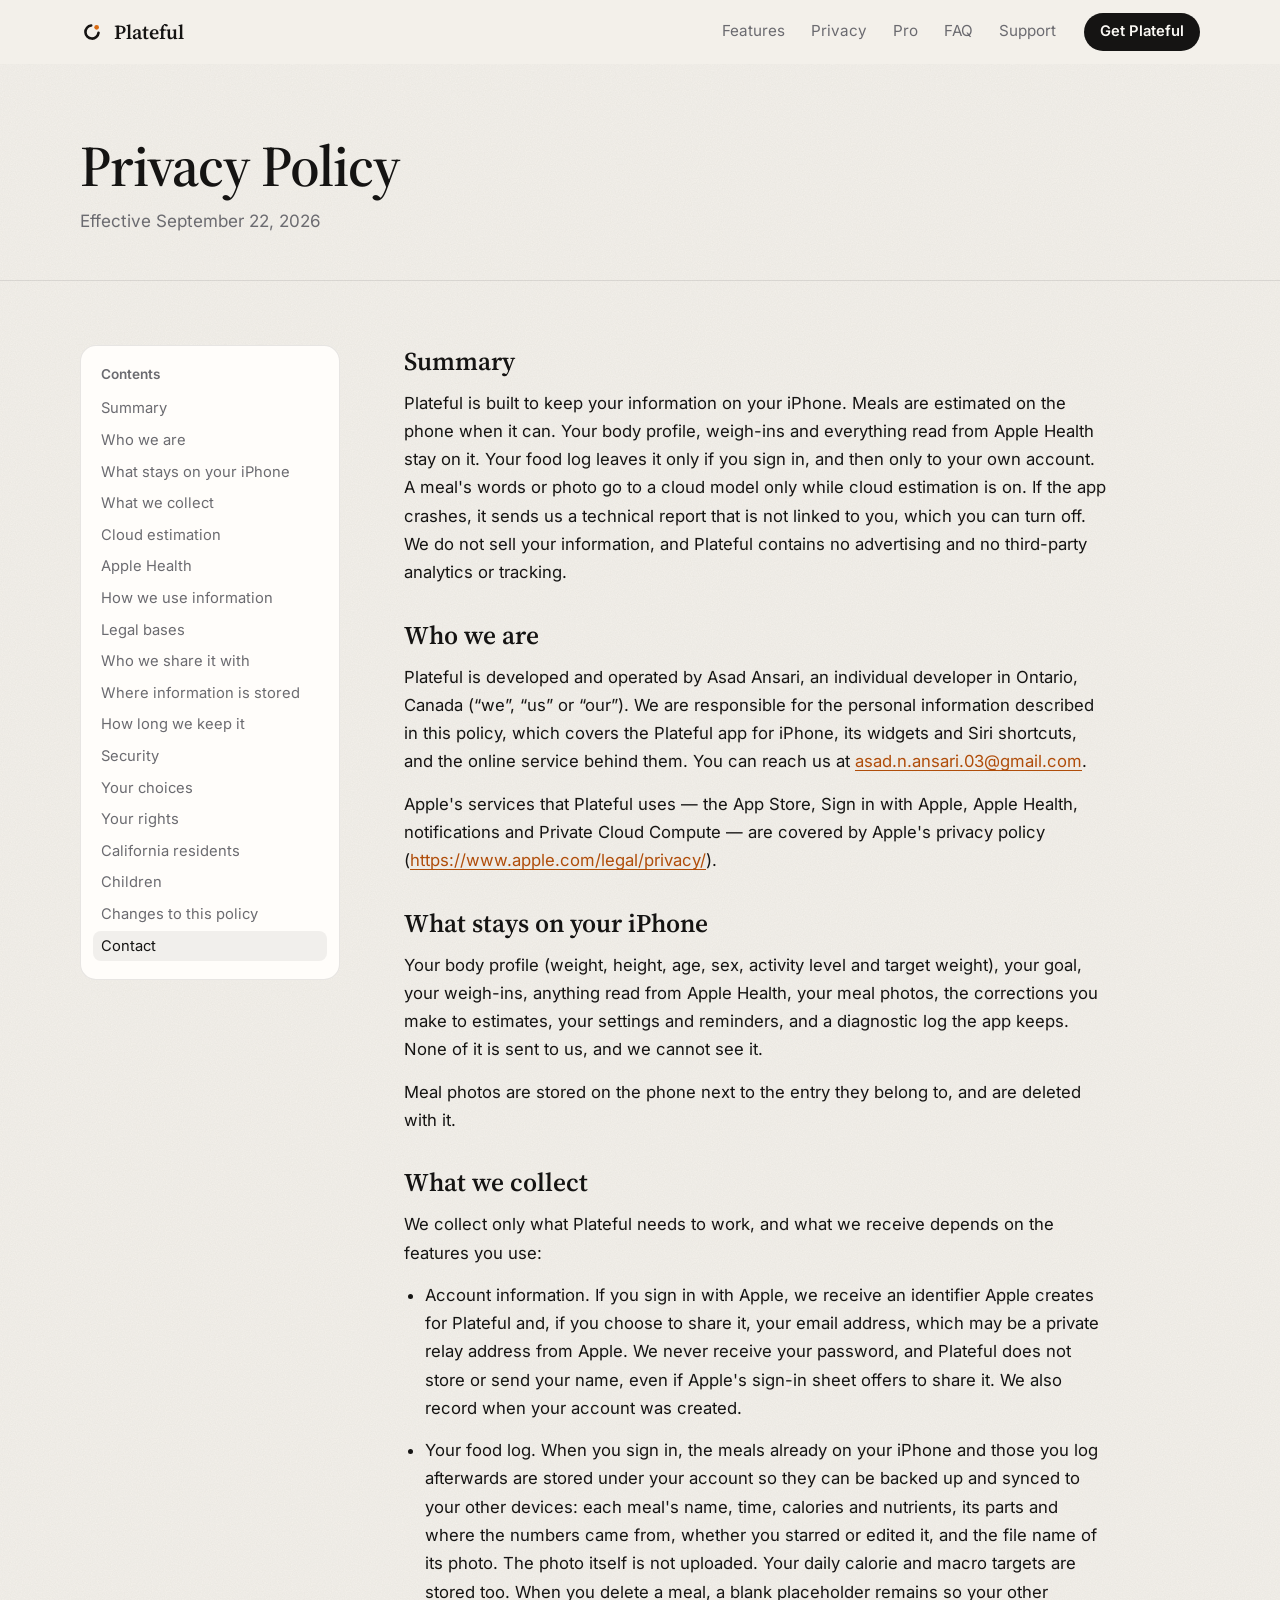
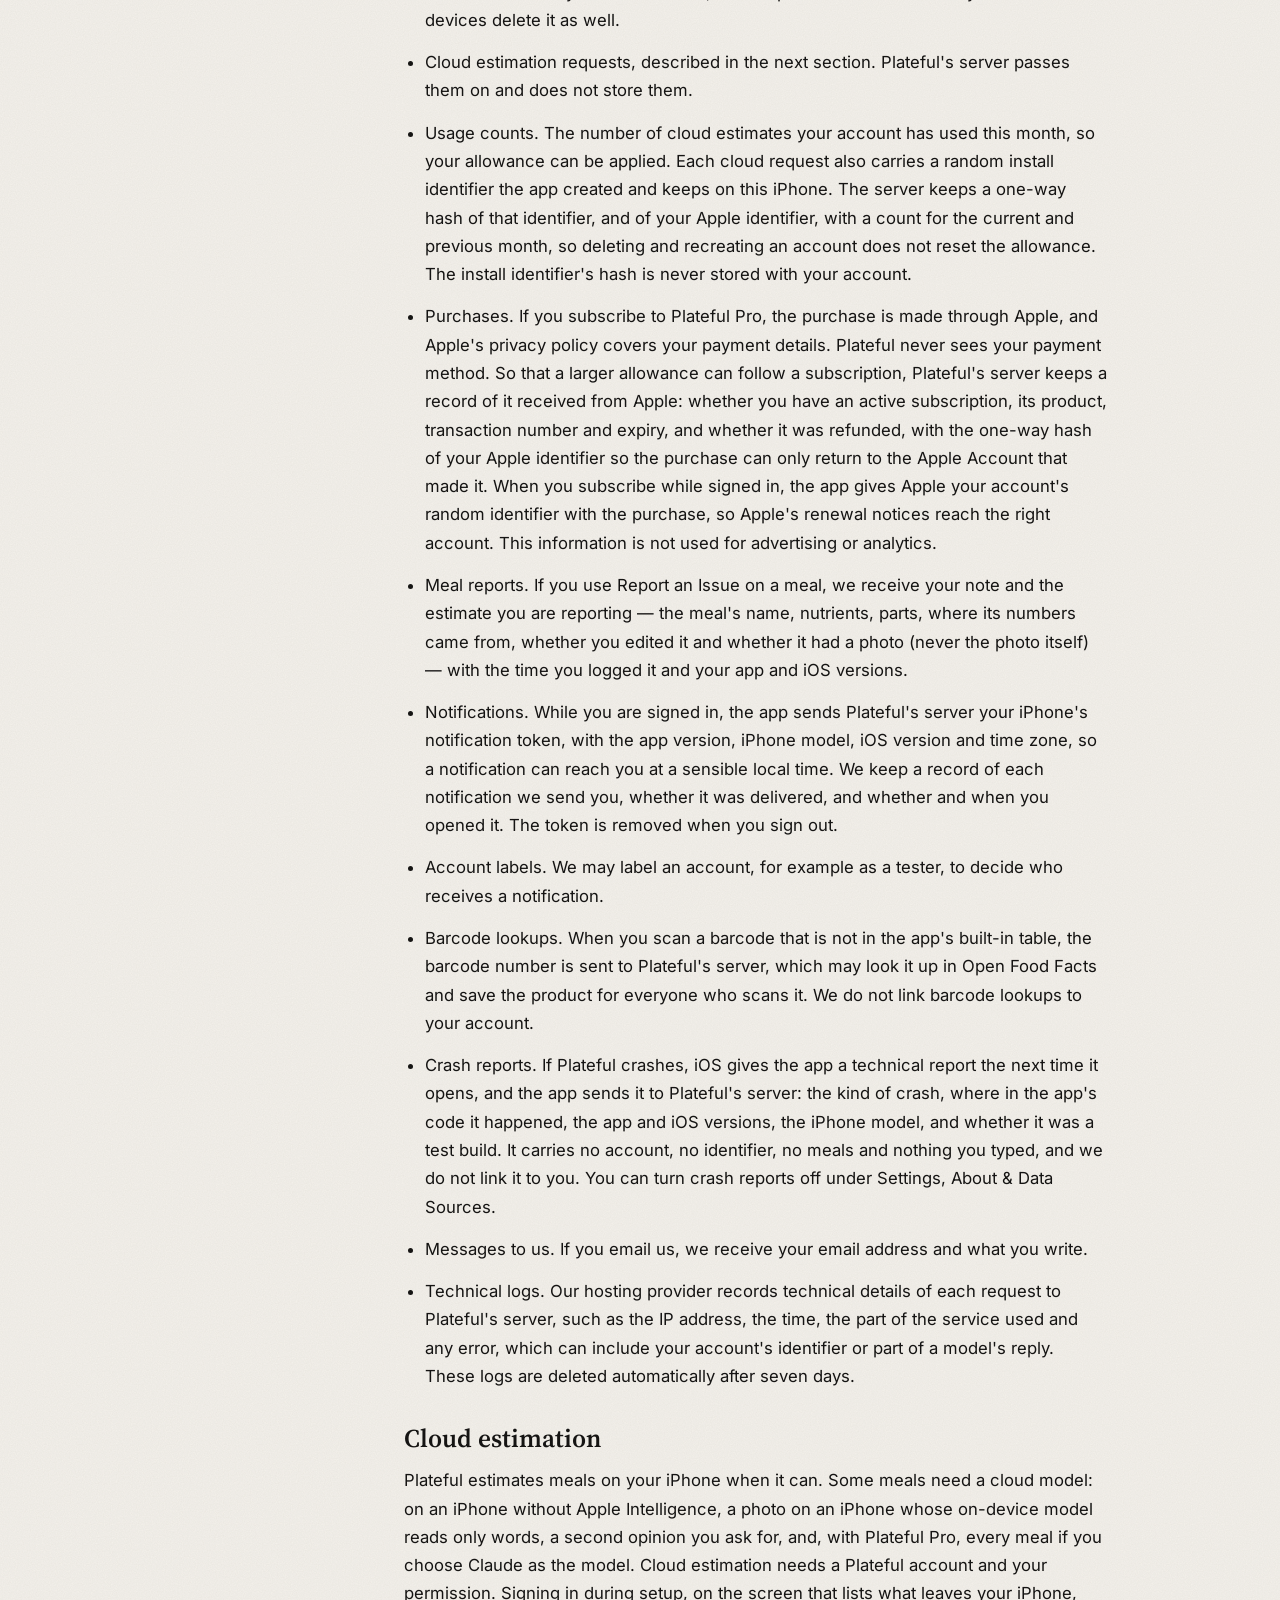
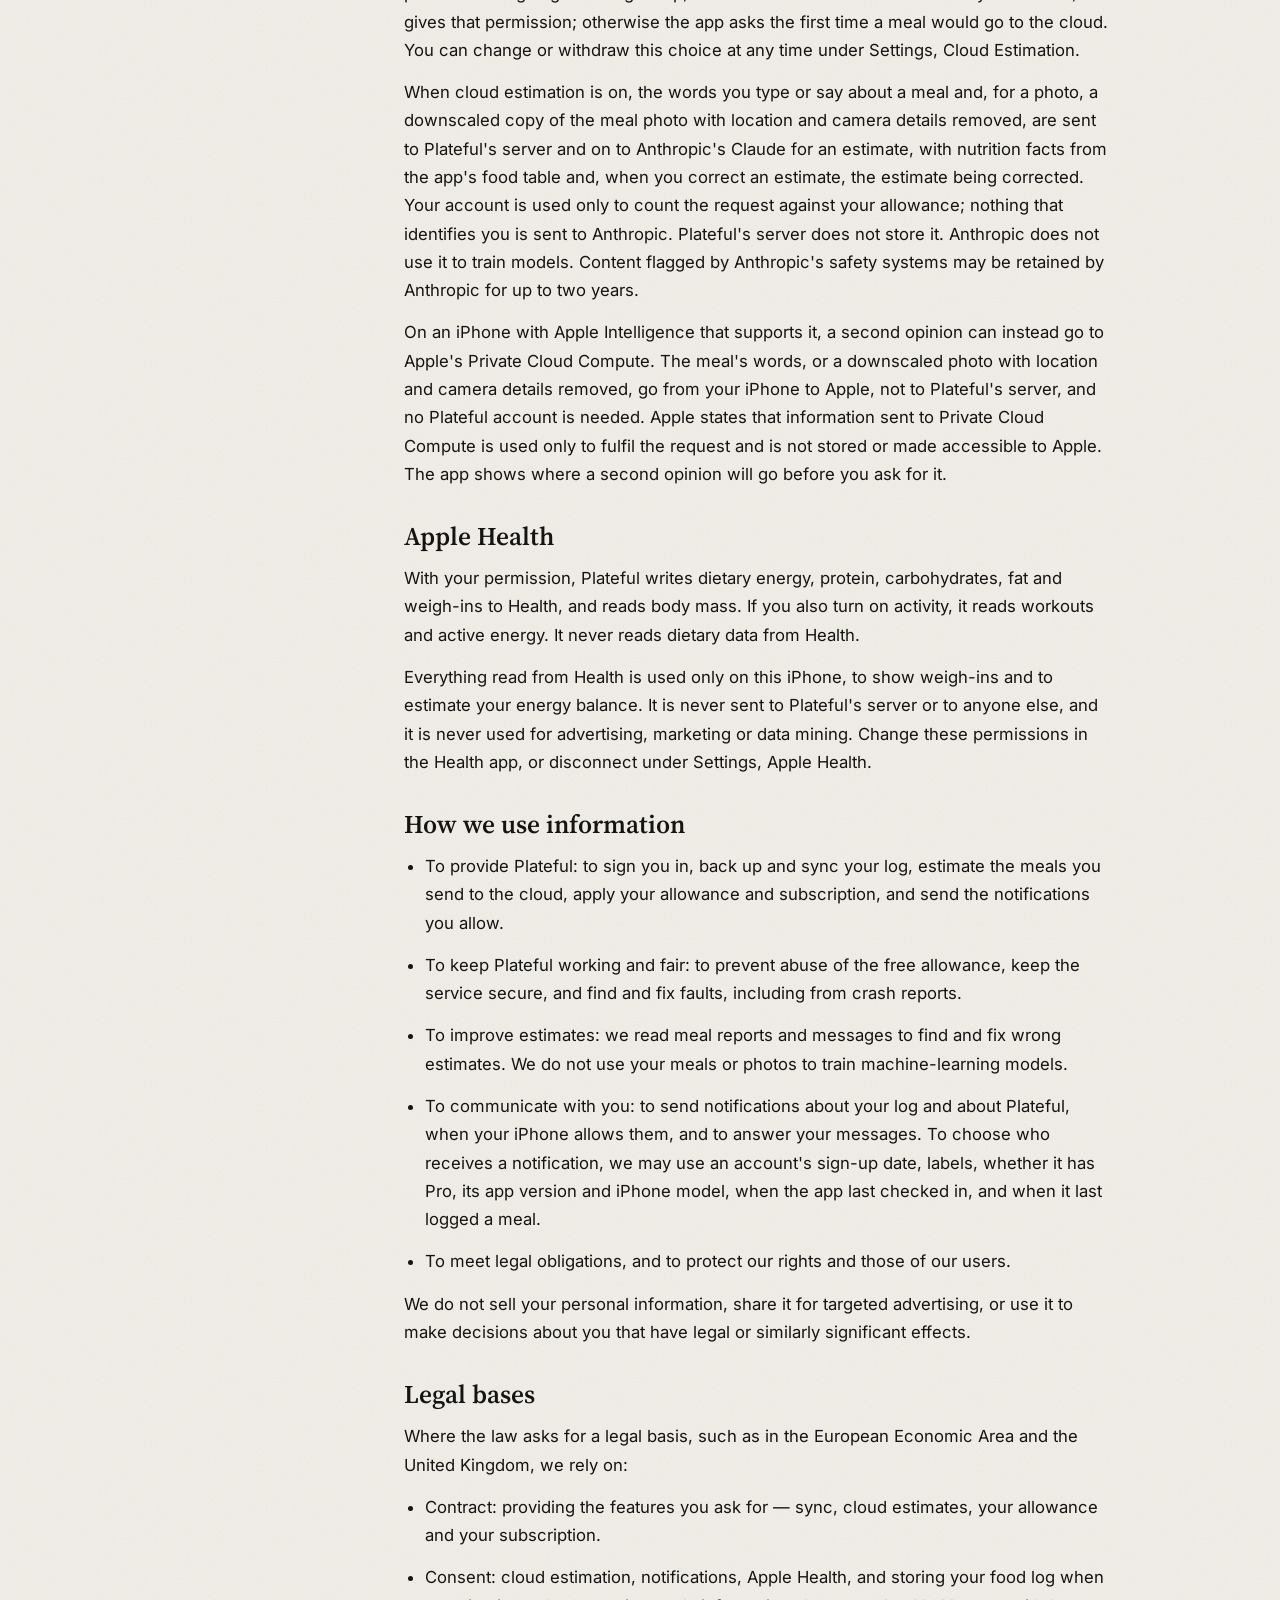
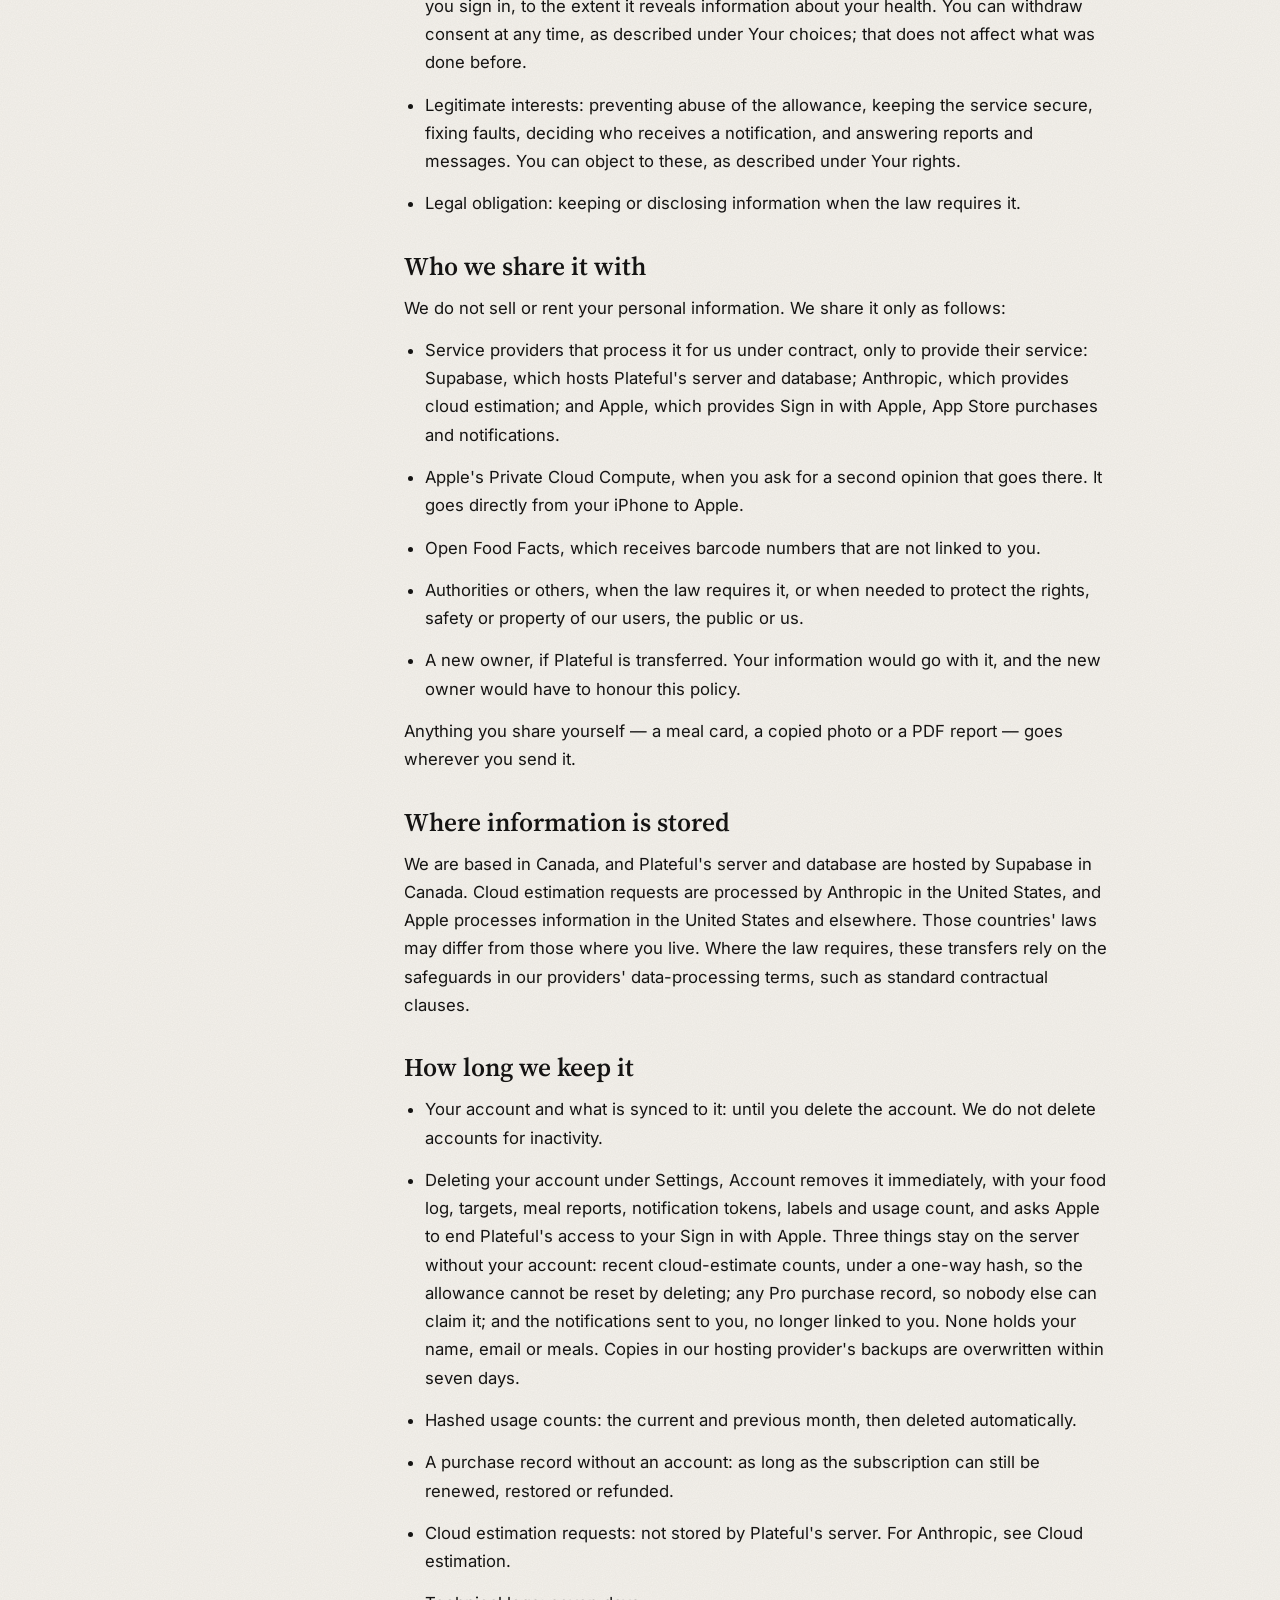
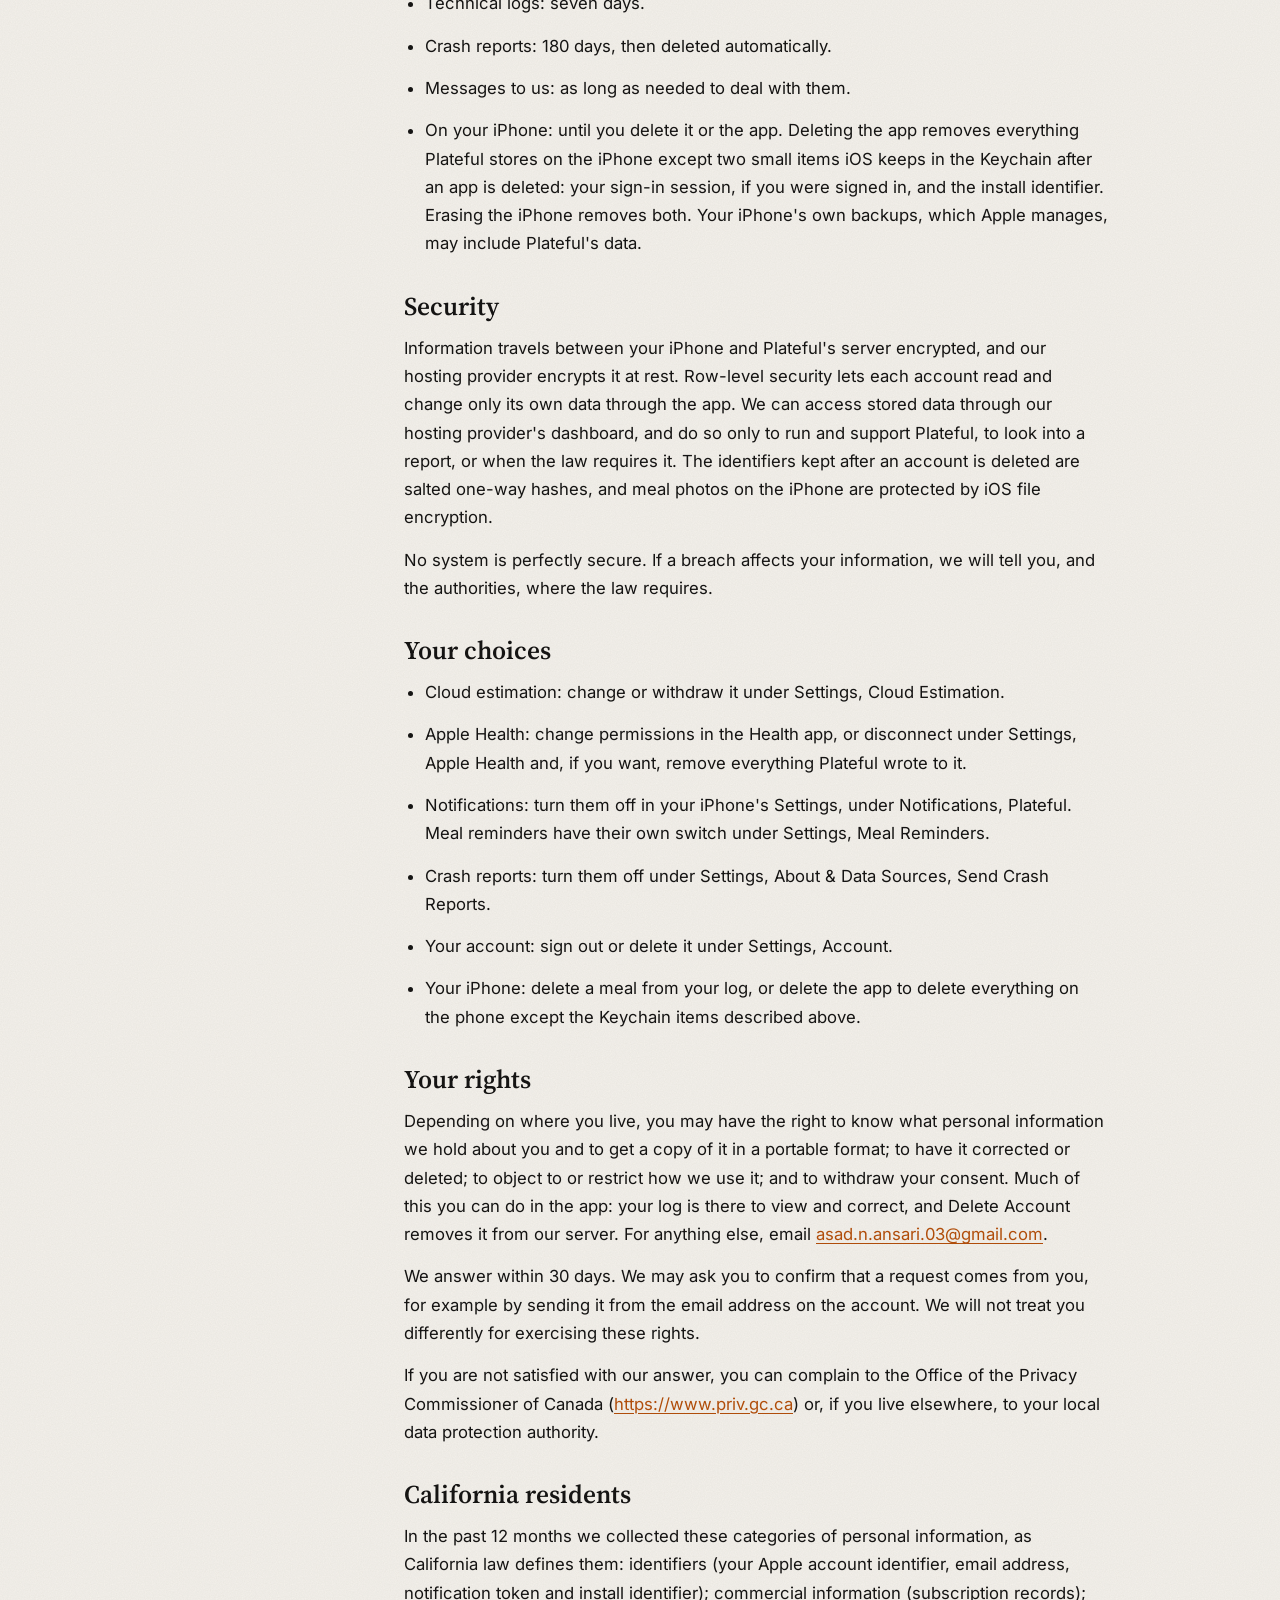
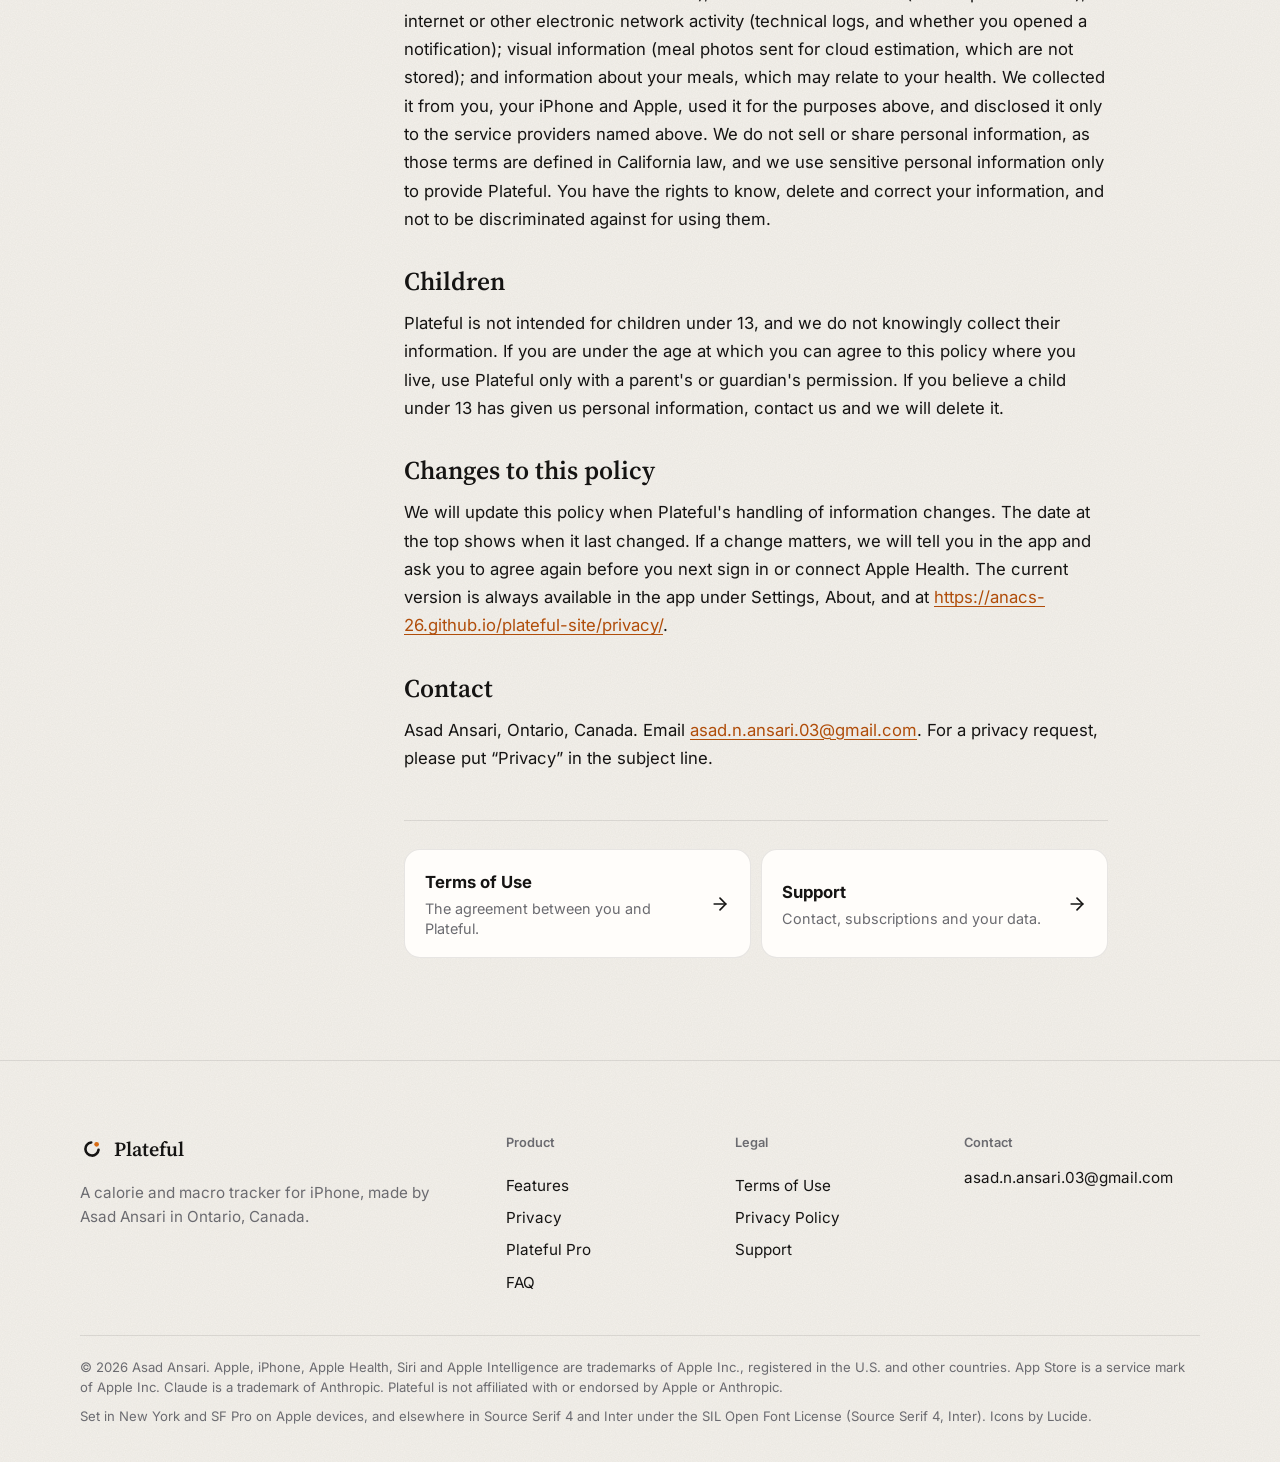
==== commit 9045c72f: "Publish the pages for terms version 2026-09-22 (Plateful a719524)" ====
--- a/privacy/index.html
+++ b/privacy/index.html
@@ -23,8 +23,8 @@
 <meta name="twitter:card" content="summary_large_image">
 <link rel="icon" href="../assets/favicon.svg" type="image/svg+xml">
 <link rel="apple-touch-icon" href="../assets/apple-touch-icon.png">
-<link rel="stylesheet" href="../assets/site.css">
-<script src="../assets/site.js" defer></script>
+<link rel="stylesheet" href="../assets/site.css?v=918f4177">
+<script src="../assets/site.js?v=1f55a152" defer></script>
 </head>
 <body class="doc-page">
 <a class="skip" href="#main">Skip to content</a>
--- a/assets/site.css
+++ b/assets/site.css
@@ -1,8 +1,8 @@
 /* Plateful — generated from PlatefulCore's LegalSite. Do not edit here. */
 @font-face { font-family: "Source Serif 4"; src: url("fonts/source-serif-4.woff2") format("woff2"); font-weight: 200 900; font-style: normal; font-display: swap; }
 @font-face { font-family: "Inter"; src: url("fonts/inter.woff2") format("woff2"); font-weight: 100 900; font-style: normal; font-display: swap; }
-:root { --page: #F4F1EB; --card: #FFFDFA; --ink: #151413; --on-ink: #FAF8F4; --muted: #6B6B70; --flame: #D86A12; --flame-text: #B04D0A; --protein: #C2477A; --protein-text: #A93A69; --carbs: #3E8E5A; --carbs-text: #2F7048; --fat: #2F52BF; --fat-text: #2F52BF; --warning: #7B3F9E; --inv-bg: #151413; --inv-text: #F2F0EC; --rule: rgba(21, 20, 19, .1); --rule-strong: rgba(21, 20, 19, .16); --track: #EAE6DF; --shadow: 0 1px 2px rgba(21, 20, 19, .04), 0 18px 40px -18px rgba(21, 20, 19, .18); --shadow-lift: 0 2px 4px rgba(21, 20, 19, .05), 0 30px 60px -24px rgba(21, 20, 19, .28); }
-@media (prefers-color-scheme: dark) { :root { --page: #0F0F10; --card: #1B1B1D; --ink: #F2F0EC; --on-ink: #151413; --muted: #9E9EA6; --flame: #F5934A; --flame-text: #F5934A; --protein: #E8759F; --protein-text: #E8759F; --carbs: #6FC98A; --carbs-text: #6FC98A; --fat: #8FA6F2; --fat-text: #8FA6F2; --warning: #C48BE8; --rule: rgba(255, 255, 255, .09); --rule-strong: rgba(255, 255, 255, .16); --track: #2A2A2D; --shadow: 0 1px 2px rgba(0, 0, 0, .3), 0 18px 40px -18px rgba(0, 0, 0, .7); --shadow-lift: 0 2px 4px rgba(0, 0, 0, .3), 0 30px 60px -24px rgba(0, 0, 0, .8); --inv-bg: #1B1B1D; } }
+:root { --page: #F4F1EB; --card: #FFFDFA; --ink: #151413; --on-ink: #FAF8F4; --muted: #6B6B70; --flame: #D86A12; --flame-text: #B04D0A; --protein: #C2477A; --protein-text: #A93A69; --carbs: #3E8E5A; --carbs-text: #2F7048; --fat: #2F52BF; --fat-text: #2F52BF; --warning: #7B3F9E; --ember: #F1C6A4; --rose: #E7B7C6; --mist: #C3DCD2; --inv-bg: #151413; --inv-text: #F2F0EC; --rule: rgba(21, 20, 19, .1); --rule-strong: rgba(21, 20, 19, .16); --track: #EAE6DF; --shadow: 0 1px 2px rgba(21, 20, 19, .04), 0 18px 40px -18px rgba(21, 20, 19, .18); --shadow-lift: 0 2px 4px rgba(21, 20, 19, .05), 0 30px 60px -24px rgba(21, 20, 19, .28); }
+@media (prefers-color-scheme: dark) { :root { --page: #0F0F10; --card: #1B1B1D; --ink: #F2F0EC; --on-ink: #151413; --muted: #9E9EA6; --flame: #F5934A; --flame-text: #F5934A; --protein: #E8759F; --protein-text: #E8759F; --carbs: #6FC98A; --carbs-text: #6FC98A; --fat: #8FA6F2; --fat-text: #8FA6F2; --warning: #C48BE8; --ember: #6B3412; --rose: #8C5468; --mist: #3C5A50; --rule: rgba(255, 255, 255, .09); --rule-strong: rgba(255, 255, 255, .16); --track: #2A2A2D; --shadow: 0 1px 2px rgba(0, 0, 0, .3), 0 18px 40px -18px rgba(0, 0, 0, .7); --shadow-lift: 0 2px 4px rgba(0, 0, 0, .3), 0 30px 60px -24px rgba(0, 0, 0, .8); --inv-bg: #1B1B1D; } }
 :root {
   --serif: ui-serif, "New York", "Source Serif 4", Georgia, "Times New Roman", serif;
   --sans: -apple-system, BlinkMacSystemFont, "SF Pro Text", Inter, "Segoe UI", Roboto, "Helvetica Neue", Arial, sans-serif;
@@ -70,17 +70,16 @@
 }
 
 /* Hero */
-.hero { padding: calc(var(--header-h) + clamp(32px, 6vw, 72px)) 0 clamp(64px, 8vw, 104px); }
+.hero { position: relative; overflow: hidden; padding: calc(var(--header-h) + clamp(32px, 6vw, 72px)) 0 clamp(72px, 8vw, 110px); }
 .hero-grid { display: grid; gap: clamp(40px, 6vw, 64px); align-items: center; }
 .hero-title { font-size: clamp(2.8rem, 5.5vw + .8rem, 5rem); line-height: 1.02; letter-spacing: -.025em; }
 .hero .lede { margin-top: 22px; max-width: 32rem; }
 .hero .download { margin-top: 32px; }
-.hero-visual { display: grid; justify-items: center; }
-.phone-hero { --w: clamp(250px, 64vw, 320px); }
+.hero-visual { position: relative; display: grid; justify-items: center; }
+.phone-hero { --w: clamp(250px, 64vw, 320px); position: relative; z-index: 1; }
 @media (min-width: 960px) {
   .hero-grid { grid-template-columns: 1.1fr .9fr; }
-  .hero-visual { position: relative; }
-}
+    }
 
 /* The phone */
 .phone { --w: 300px; width: var(--w); padding: calc(var(--w) * .034); border-radius: calc(var(--w) * .168); background: #161514; box-shadow: inset 0 0 0 1px rgba(255, 255, 255, .1), var(--shadow); }
@@ -89,7 +88,7 @@
 .phone-island { position: absolute; top: calc(var(--w) * .026); left: 50%; width: 29%; height: calc(var(--w) * .086); translate: -50% 0; border-radius: 999px; background: #000; }
 
 /* Siri card, as the onboarding screen draws it */
-.siri-card { position: relative; z-index: 1; width: min(92%, 340px); margin-top: -30%; padding: 16px 18px 18px; border-radius: 22px; background: var(--card); border: 1px solid var(--rule); box-shadow: var(--shadow); }
+.siri-card { position: relative; z-index: 2; width: min(92%, 340px); margin-top: -30%; padding: 16px 18px 18px; border-radius: 22px; background: var(--card); border: 1px solid var(--rule); box-shadow: var(--shadow); }
 .siri-top { display: flex; align-items: center; gap: 12px; padding-bottom: 12px; border-bottom: 1px solid var(--rule); }
 .siri-orb { display: inline-grid; place-items: center; width: 42px; height: 42px; flex: none; border-radius: 50%; background: var(--ink); color: var(--on-ink); }
 .siri-said { font-family: var(--serif); font-size: 1.2rem; line-height: 1.25; margin-top: 2px; }
@@ -122,12 +121,10 @@
 .section-head-row { display: flex; flex-wrap: wrap; align-items: end; justify-content: space-between; gap: 20px; max-width: none; }
 
 /* Ways to log */
-.ways { display: grid; gap: 28px 32px; }
-@media (min-width: 640px) { .ways { grid-template-columns: repeat(2, 1fr); } }
-@media (min-width: 1000px) { .ways { grid-template-columns: repeat(4, 1fr); } }
-.way { padding-top: 18px; border-top: 2px solid var(--ink); }
-.way h3 { font-size: 1.1rem; font-weight: 600; }
-.way p { margin-top: 8px; color: var(--muted); }
+.ways { display: grid; grid-template-columns: minmax(0, 1fr); gap: 16px; }
+@media (min-width: 640px) { .ways { grid-template-columns: repeat(2, minmax(0, 1fr)); } }
+@media (min-width: 1100px) { .ways { grid-template-columns: repeat(4, minmax(0, 1fr)); } }
+
 
 /* Split layouts */
 .split { display: grid; gap: clamp(36px, 5vw, 72px); align-items: start; }
@@ -242,15 +239,12 @@
 .shot figcaption span { color: var(--muted); font-size: .94rem; }
 
 /* Privacy */
-.section-ink { background: var(--inv-bg); color: var(--inv-text); --muted: rgba(242, 240, 236, .68); --rule: rgba(255, 255, 255, .1); --rule-strong: rgba(255, 255, 255, .22); --ink: var(--inv-text); }
 .privacy-link { margin-top: 36px; }
 
 /* Which iPhones */
-.tiers { display: grid; gap: 28px 32px; }
+.tiers { display: grid; gap: 16px; }
 @media (min-width: 900px) { .tiers { grid-template-columns: repeat(3, 1fr); } }
-.tier { padding-top: 16px; border-top: 2px solid var(--ink); }
-.tier h3 { font-size: 1.1rem; font-weight: 600; }
-.tier ul { display: grid; gap: 8px; margin-top: 12px; list-style: disc; padding-left: 1.2rem; color: var(--muted); }
+
 
 /* Free and Pro */
 .plans { display: grid; gap: 18px; }
@@ -347,6 +341,104 @@
 .not-found h1 { font-family: var(--serif); font-size: clamp(2.4rem, 4vw, 3.4rem); font-weight: 600; }
 .not-found .button { margin-top: 10px; }
 
+
+/* M85: surfaces. Paper, the onboarding bloom, the app's data hues and
+   its mark, all static. The grain is an SVG turbulence tile, drawn
+   once and inline, so nothing is fetched for it. */
+:root { --grain: url("data:image/svg+xml,%3Csvg xmlns='http://www.w3.org/2000/svg' width='180' height='180'%3E%3Cfilter id='n'%3E%3CfeTurbulence type='fractalNoise' baseFrequency='.85' numOctaves='2' stitchTiles='stitch'/%3E%3CfeColorMatrix values='0 0 0 0 .09 0 0 0 0 .08 0 0 0 0 .07 0 0 0 .07 0'/%3E%3C/filter%3E%3Crect width='100%25' height='100%25' filter='url(%23n)'/%3E%3C/svg%3E"); }
+@media (prefers-color-scheme: dark) { :root { --grain: url("data:image/svg+xml,%3Csvg xmlns='http://www.w3.org/2000/svg' width='180' height='180'%3E%3Cfilter id='n'%3E%3CfeTurbulence type='fractalNoise' baseFrequency='.85' numOctaves='2' stitchTiles='stitch'/%3E%3CfeColorMatrix values='0 0 0 0 1 0 0 0 0 1 0 0 0 0 1 0 0 0 .035 0'/%3E%3C/filter%3E%3Crect width='100%25' height='100%25' filter='url(%23n)'/%3E%3C/svg%3E"); } }
+body { background: var(--grain), var(--page); }
+
+/* Hero: the onboarding screen's bloom, and a curved edge into the page. */
+.hero { background:
+    radial-gradient(ellipse 55% 60% at 78% 32%, color-mix(in srgb, var(--ember) 85%, transparent), transparent 70%),
+    radial-gradient(ellipse 40% 45% at 60% 78%, color-mix(in srgb, var(--rose) 55%, transparent), transparent 70%),
+    radial-gradient(ellipse 35% 40% at 8% 90%, color-mix(in srgb, var(--mist) 45%, transparent), transparent 70%),
+    var(--grain), var(--page); }
+.hero::after { content: ""; position: absolute; left: -15%; right: -15%; bottom: -2px; height: clamp(60px, 9vw, 130px); background: var(--grain), var(--page); border-radius: 50% 50% 0 0 / 100% 100% 0 0; }
+.hero-grid { position: relative; z-index: 1; }
+.hero-mark { position: absolute; z-index: 0; width: min(170%, 900px); top: 50%; left: 50%; translate: -50% -52%; overflow: visible; pointer-events: none; }
+.hero-mark, .stage-mark { max-width: none; }
+.hero-mark path { fill: none; stroke: var(--ink); stroke-opacity: .07; stroke-width: 112; stroke-linecap: round; }
+.hero-mark circle { fill: var(--flame); opacity: .9; }
+@media (prefers-color-scheme: dark) { .hero-mark path { stroke-opacity: .08; } }
+
+/* Ways to log: a card per way, tinted with one of the app's data hues. */
+.way { --tone: var(--flame); display: flex; flex-direction: column; padding: 14px 14px 22px; border-radius: 26px; background: color-mix(in srgb, var(--tone) 9%, var(--card)); border: 1px solid color-mix(in srgb, var(--tone) 16%, transparent); }
+.tone-flame { --tone: var(--flame); } .tone-protein { --tone: var(--protein); } .tone-fat { --tone: var(--fat); } .tone-carbs { --tone: var(--carbs); }
+.way h3 { margin: 20px 8px 0; font-family: var(--serif); font-size: 1.45rem; font-weight: 600; line-height: 1.15; }
+.way p { margin: 8px 8px 0; color: var(--muted); font-size: .97rem; }
+.art { position: relative; display: grid; grid-template-columns: minmax(0, 1fr); place-items: center; height: 168px; border-radius: 18px; overflow: hidden; background:
+    radial-gradient(circle at 30% 20%, color-mix(in srgb, var(--tone) 22%, transparent), transparent 60%),
+    color-mix(in srgb, var(--tone) 14%, var(--card)); }
+.art-siri { display: flex; align-items: center; justify-content: center; gap: 12px; padding: 0 16px; }
+.art-bubble { max-width: 150px; padding: 10px 14px; border-radius: 16px 16px 16px 4px; background: var(--card); font-family: var(--serif); font-size: 1rem; line-height: 1.3; box-shadow: var(--shadow); }
+.art-photo { display: flex; align-items: center; justify-content: center; gap: 14px; padding: 0 12px; }
+.plate { position: relative; flex: none; width: 104px; height: 104px; border-radius: 50%; background: radial-gradient(circle, #FFFDFA 55%, #EFEAE2 57%, #FBF8F3 70%); box-shadow: 0 10px 20px -10px rgba(21, 20, 19, .45); }
+.plate::before { content: ""; position: absolute; inset: -9px; border: 2px dashed color-mix(in srgb, var(--tone) 70%, transparent); border-radius: 14px; }
+.food { position: absolute; border-radius: 50%; }
+.food-a { width: 38px; height: 26px; left: 18px; top: 26px; border-radius: 45% 55% 50% 50%; background: linear-gradient(135deg, #F2A07B, #E07B55); transform: rotate(-14deg); }
+.food-b { width: 34px; height: 30px; right: 18px; top: 36px; background: radial-gradient(circle at 40% 35%, #FFFFFF, #EEE6D6); }
+.food-c { width: 36px; height: 24px; left: 32px; bottom: 16px; border-radius: 50% 40% 55% 45%; background: linear-gradient(135deg, #7DB36F, #4E8A4A); }
+.art-tags { display: grid; gap: 6px; }
+.art-tags span { padding: 4px 10px; border-radius: 999px; background: var(--card); font-size: .78rem; font-weight: 500; white-space: nowrap; box-shadow: 0 2px 6px -3px rgba(21, 20, 19, .3); }
+.art-barcode { align-content: center; gap: 8px; }
+.barcode { --bar: #151413; width: 150px; height: 58px; border-radius: 4px; background:
+    linear-gradient(90deg, var(--bar) 0 3px, transparent 3px 5px, var(--bar) 5px 6px, transparent 6px 9px, var(--bar) 9px 12px, transparent 12px 13px, var(--bar) 13px 14px, transparent 14px 17px, var(--bar) 17px 19px, transparent 19px 21px, var(--bar) 21px 25px, transparent 25px 26px, var(--bar) 26px 27px, transparent 27px 30px, var(--bar) 30px 31px, transparent 31px 33px, var(--bar) 33px 36px, transparent 36px 38px, var(--bar) 38px 39px, transparent 39px 42px, var(--bar) 42px 45px, transparent 45px 46px, var(--bar) 46px 47px, transparent 47px 50px) 0 0 / 50px 100% repeat-x, #FFFDFA;
+    box-shadow: 0 0 0 10px #FFFDFA; }
+.barcode-digits { margin-top: 6px; padding: 2px 8px; border-radius: 4px; background: #FFFDFA; color: #151413; font: 500 .8rem/1 ui-monospace, "SF Mono", Menlo, Consolas, monospace; letter-spacing: .12em; }
+.art-type { padding: 0 14px; }
+.art-type .log-bar { width: 100%; box-shadow: var(--shadow); }
+.art-type .log-bar-text { font-size: .88rem; }
+.art-type .log-bar-camera { width: 34px; height: 34px; }
+.art-type .log-bar-camera .icon { width: 16px; height: 16px; }
+
+/* Stages: a section's content set on its own rounded panel. */
+.section-flush { padding-block: clamp(14px, 2vw, 24px); }
+.section-flush + .section:not(.section-flush), .section:not(.section-flush) + .section-flush { padding-top: clamp(48px, 6vw, 80px); }
+.stage { position: relative; overflow: hidden; padding: clamp(28px, 5vw, 64px); border-radius: clamp(24px, 3vw, 40px); border: 1px solid var(--rule); }
+.stage > * { position: relative; }
+.stage-ember { background:
+    radial-gradient(ellipse 70% 80% at 100% 0%, color-mix(in srgb, var(--ember) 75%, transparent), transparent 65%),
+    radial-gradient(ellipse 50% 60% at 0% 100%, color-mix(in srgb, var(--rose) 40%, transparent), transparent 70%),
+    var(--grain), var(--tint); }
+.stage-grid { background:
+    linear-gradient(color-mix(in srgb, var(--fat) 9%, transparent) 1px, transparent 1px) 0 0 / 28px 28px,
+    linear-gradient(90deg, color-mix(in srgb, var(--fat) 9%, transparent) 1px, transparent 1px) 0 0 / 28px 28px,
+    var(--grain), color-mix(in srgb, var(--fat) 4%, var(--card)); }
+.stage-mist { background:
+    radial-gradient(ellipse 70% 80% at 0% 0%, color-mix(in srgb, var(--mist) 80%, transparent), transparent 65%),
+    radial-gradient(ellipse 50% 60% at 100% 100%, color-mix(in srgb, var(--ember) 45%, transparent), transparent 70%),
+    var(--grain), var(--tint); }
+.stage-warm { background:
+    radial-gradient(ellipse 60% 90% at 20% 0%, color-mix(in srgb, var(--ember) 85%, transparent), transparent 70%),
+    radial-gradient(ellipse 60% 90% at 85% 100%, color-mix(in srgb, var(--rose) 60%, transparent), transparent 70%),
+    var(--grain), var(--tint); }
+.stage-ink { background: radial-gradient(ellipse 60% 70% at 100% 100%, color-mix(in srgb, var(--flame) 26%, transparent), transparent 70%), var(--grain), var(--inv-bg); color: var(--inv-text); border-color: transparent; --muted: rgba(242, 240, 236, .68); --rule: rgba(255, 255, 255, .1); --rule-strong: rgba(255, 255, 255, .22); --ink: var(--inv-text); }
+@media (prefers-color-scheme: dark) { .stage-ink { border-color: var(--rule-strong); } }
+.stage-mark { position: absolute; width: clamp(240px, 32vw, 420px); right: -5%; top: -22%; pointer-events: none; }
+@media (max-width: 759px) { .stage-mark { width: 220px; right: -70px; top: -70px; } }
+.stage-mark path { fill: none; stroke: currentColor; stroke-opacity: .07; stroke-width: 112; stroke-linecap: round; }
+.stage-mark circle { fill: var(--flame); opacity: .55; }
+.stage .worked, .stage .today-card, .stage .estimate-card { box-shadow: var(--shadow-lift); }
+.download-inner.stage { padding-block: clamp(56px, 8vw, 96px); }
+
+/* Screens on a warm band. */
+.section-warm { background: linear-gradient(180deg, transparent, color-mix(in srgb, var(--ember) 30%, transparent) 45%, transparent), var(--grain); }
+
+/* Tiers: the more that stays on the phone, the warmer the card. */
+.tier { padding: 26px 24px; border-radius: 24px; border: 1px solid var(--rule); background: var(--card); }
+.tier-0 { background: radial-gradient(ellipse 90% 70% at 100% 0%, color-mix(in srgb, var(--ember) 90%, transparent), transparent 70%), var(--card); border-color: color-mix(in srgb, var(--flame) 30%, transparent); }
+.tier-1 { background: radial-gradient(ellipse 90% 70% at 100% 0%, color-mix(in srgb, var(--ember) 45%, transparent), transparent 70%), var(--card); }
+.tier h3 { font-family: var(--serif); font-size: 1.3rem; font-weight: 600; line-height: 1.2; }
+.tier ul { display: grid; gap: 8px; margin-top: 14px; list-style: disc; padding-left: 1.2rem; color: var(--muted); }
+.tier li::marker { color: var(--flame); }
+
+/* Pro carries the mark. */
+.plan-pro { position: relative; overflow: hidden; }
+.plan-pro > :not(.stage-mark) { position: relative; }
+.plan-pro .stage-mark { width: 260px; right: -70px; top: -90px; bottom: auto; color: var(--inv-text); }
+
 @media (prefers-reduced-motion: reduce) { html { scroll-behavior: auto; } }
 
 @media print {
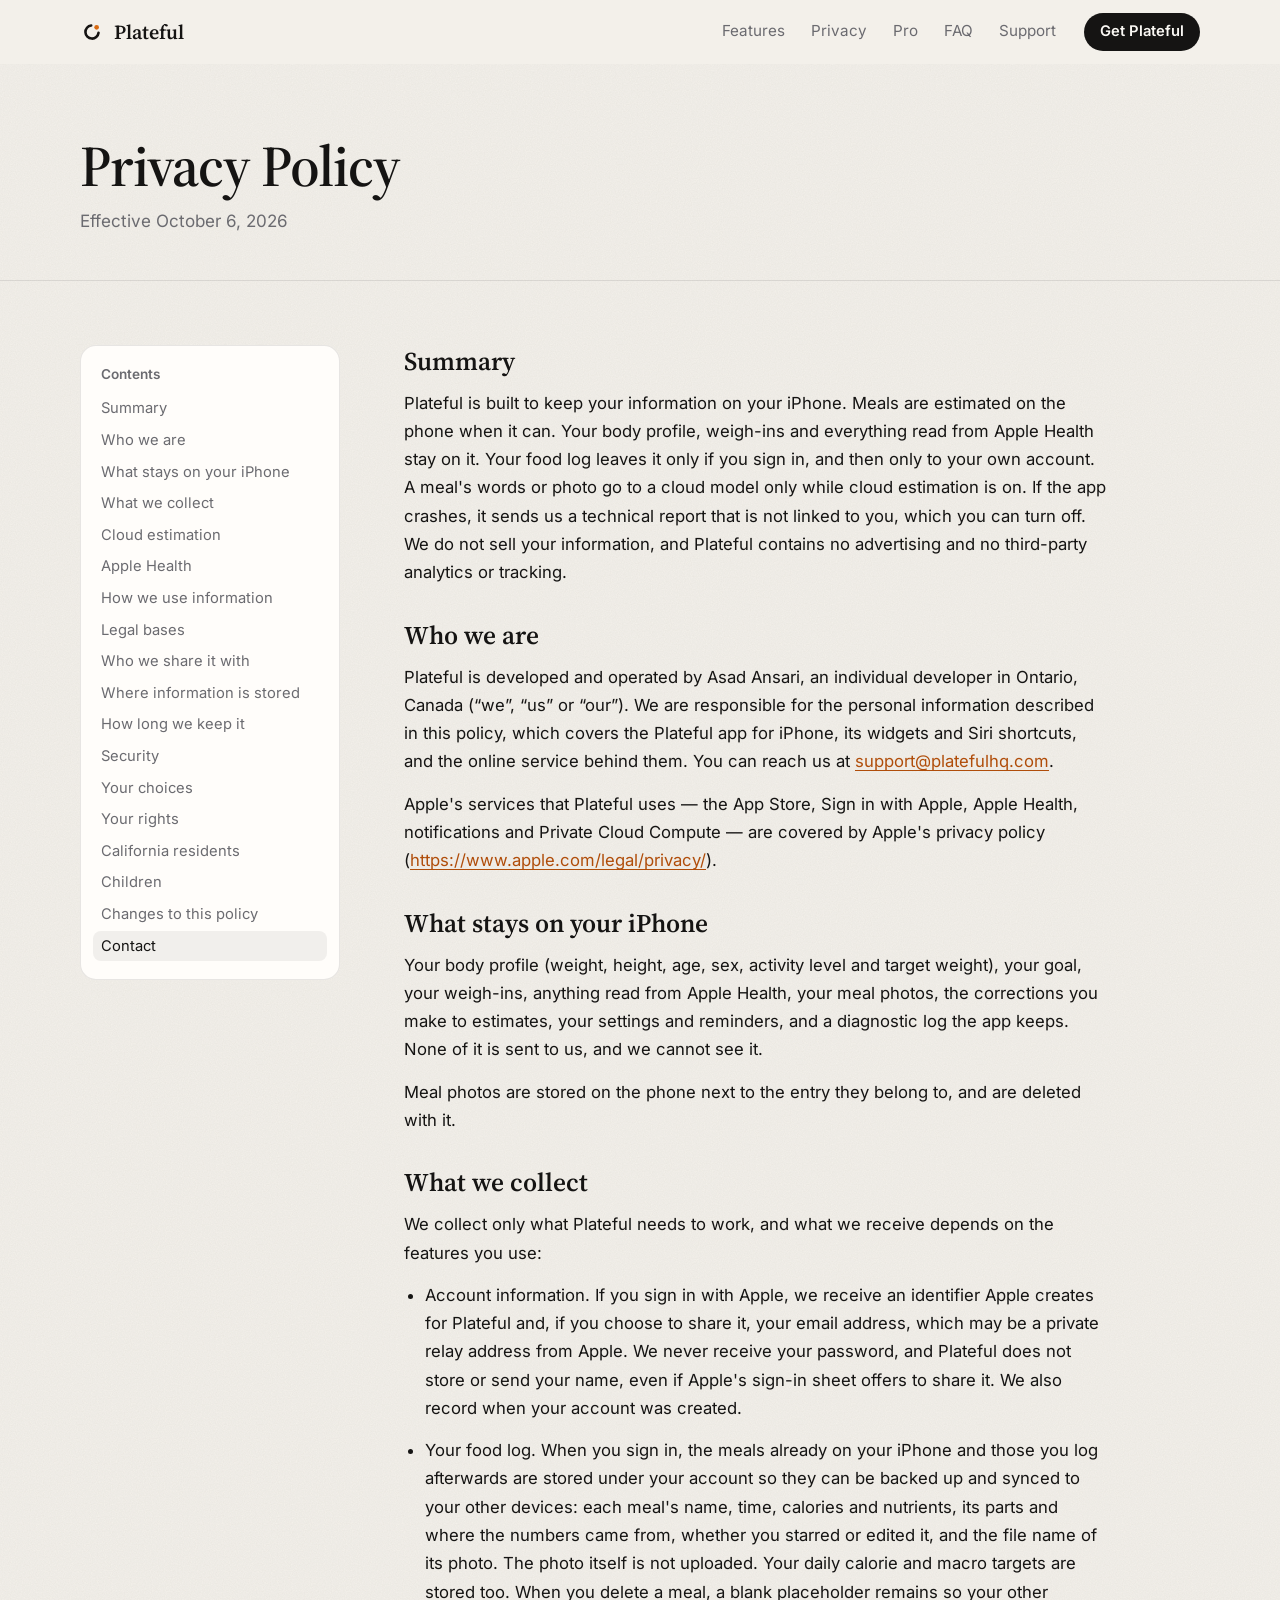
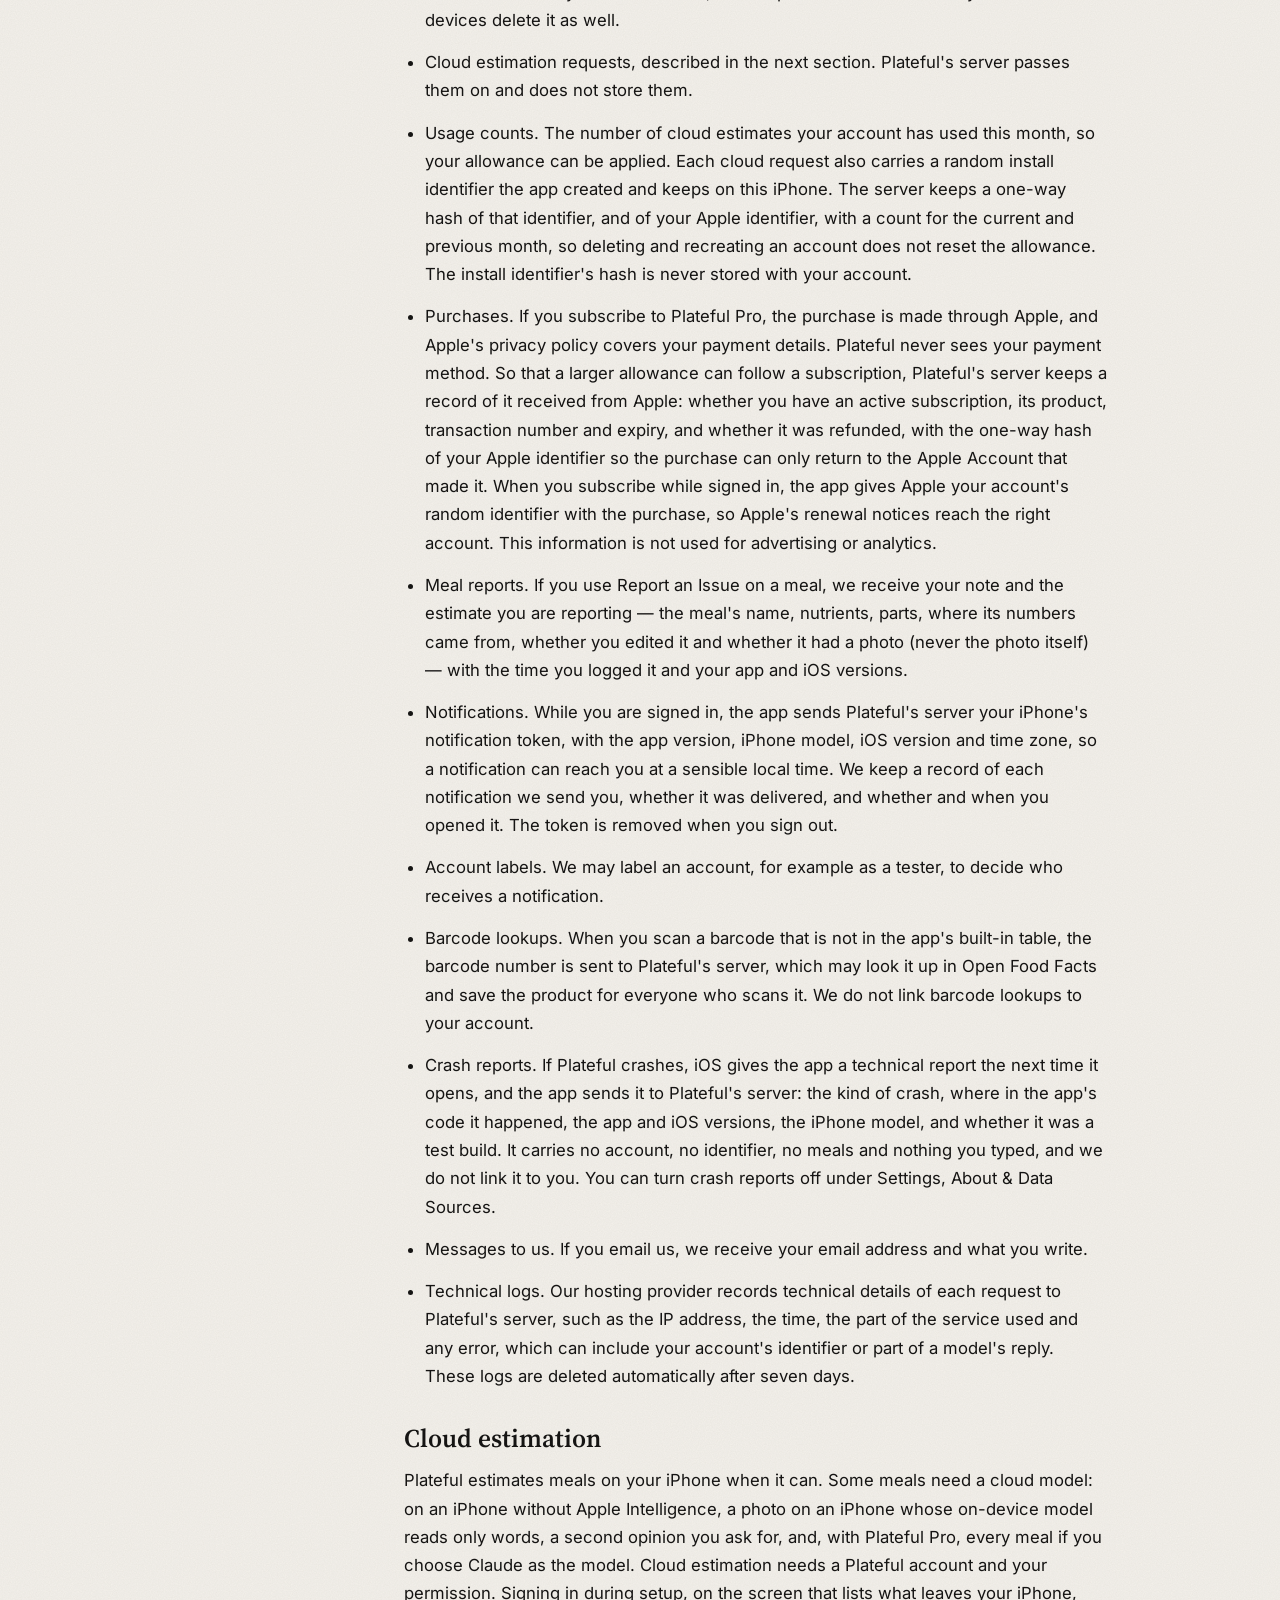
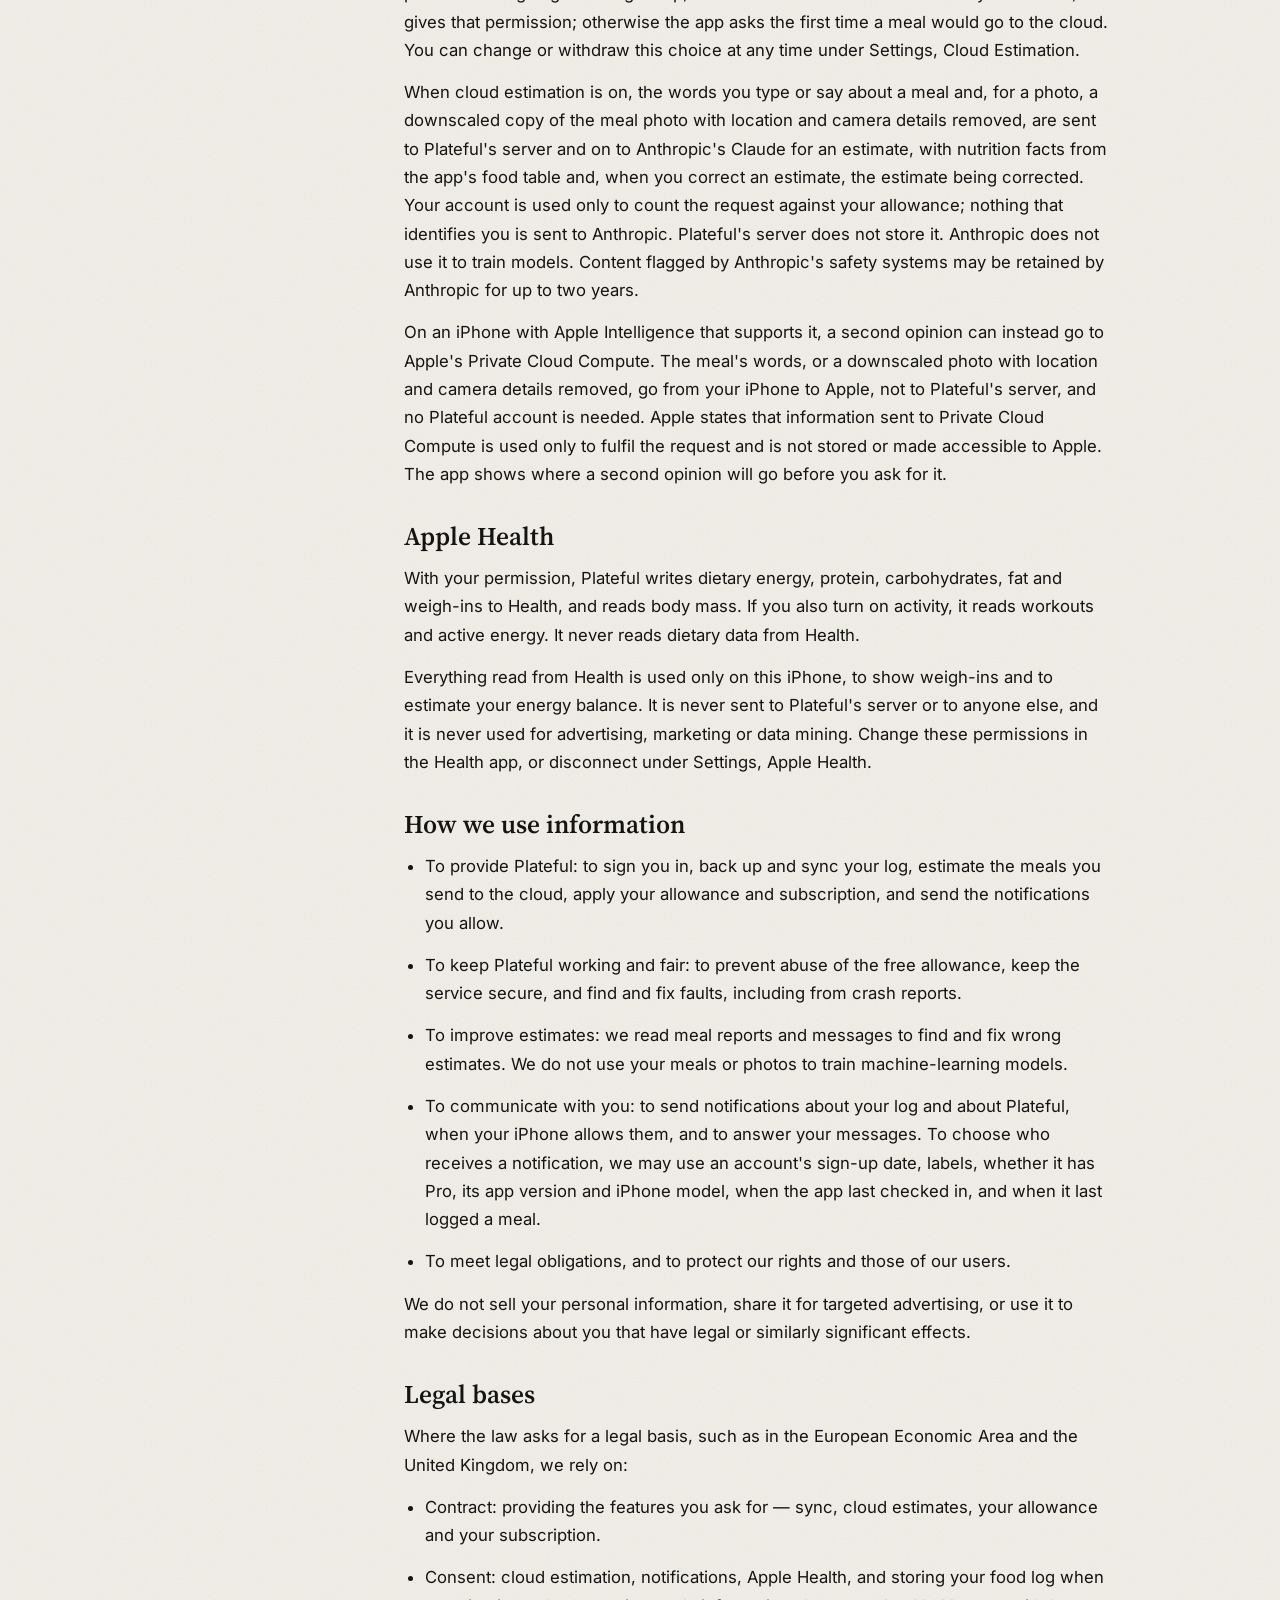
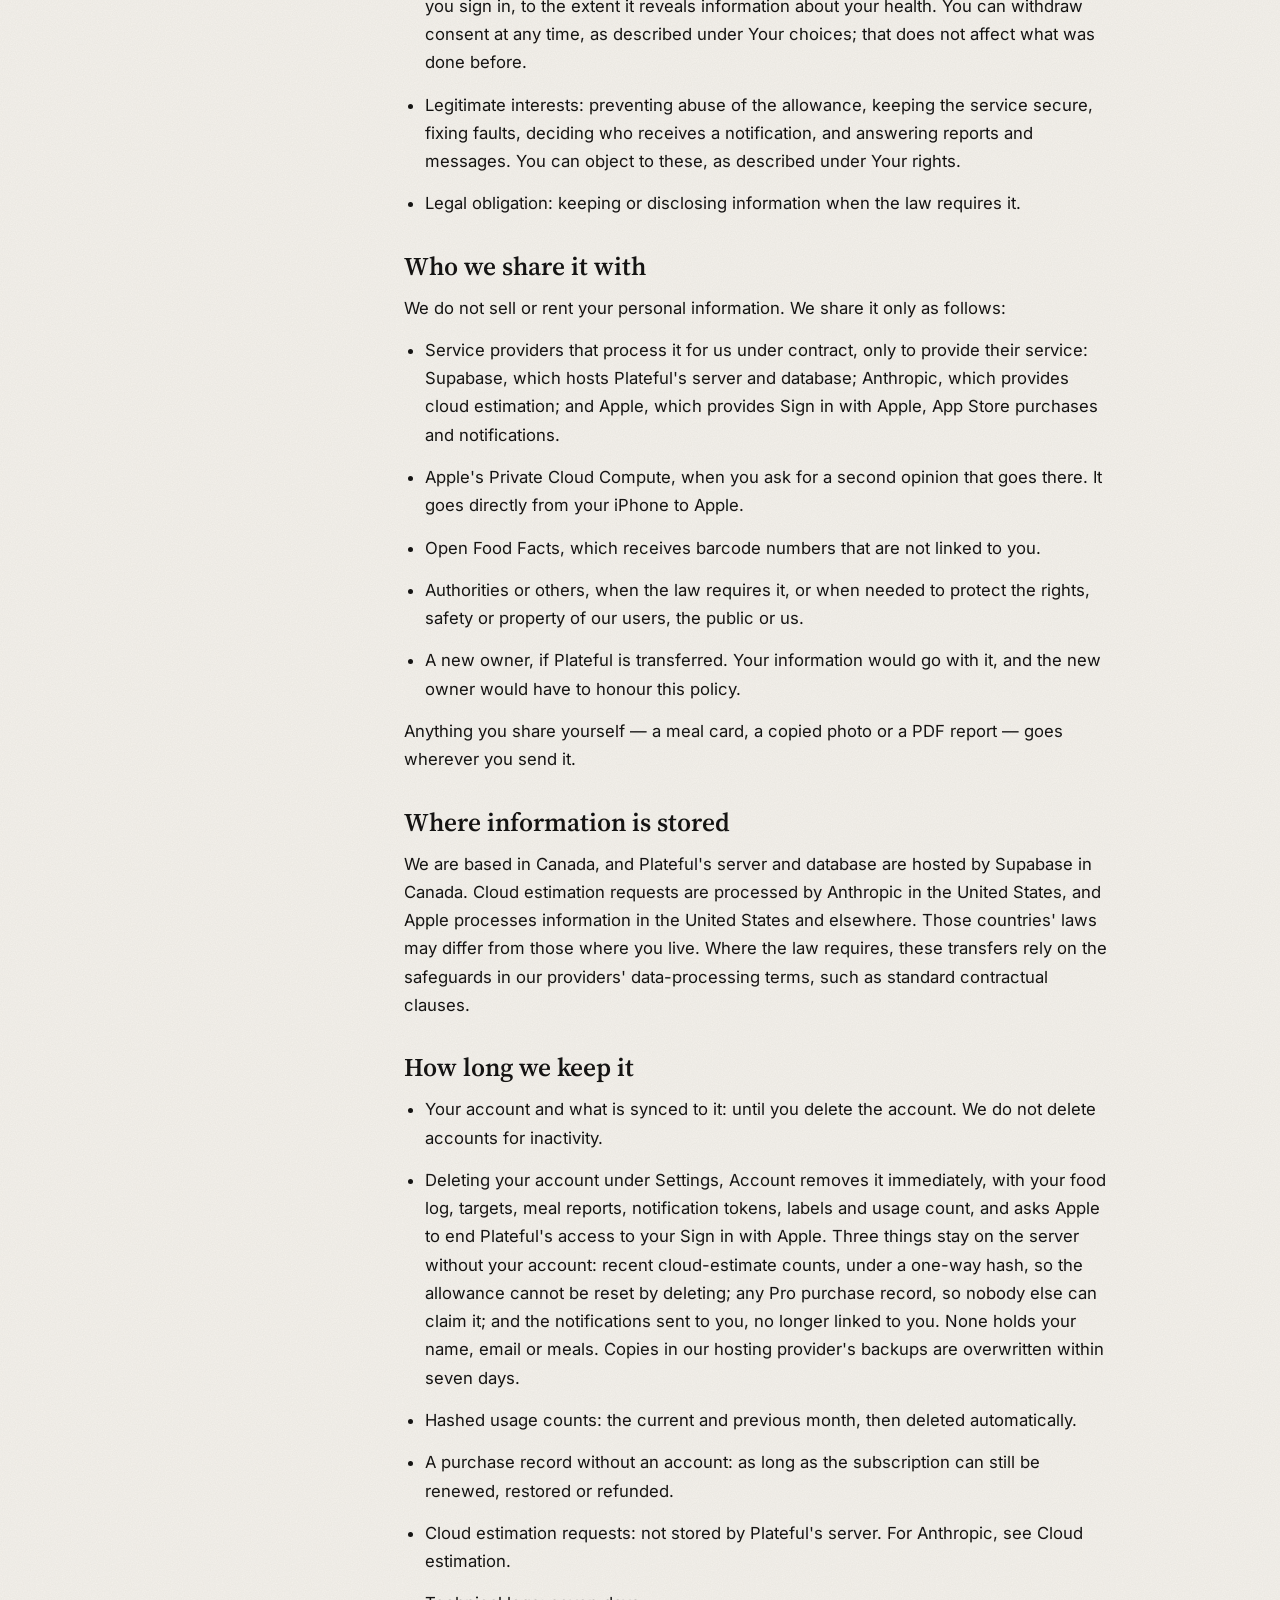
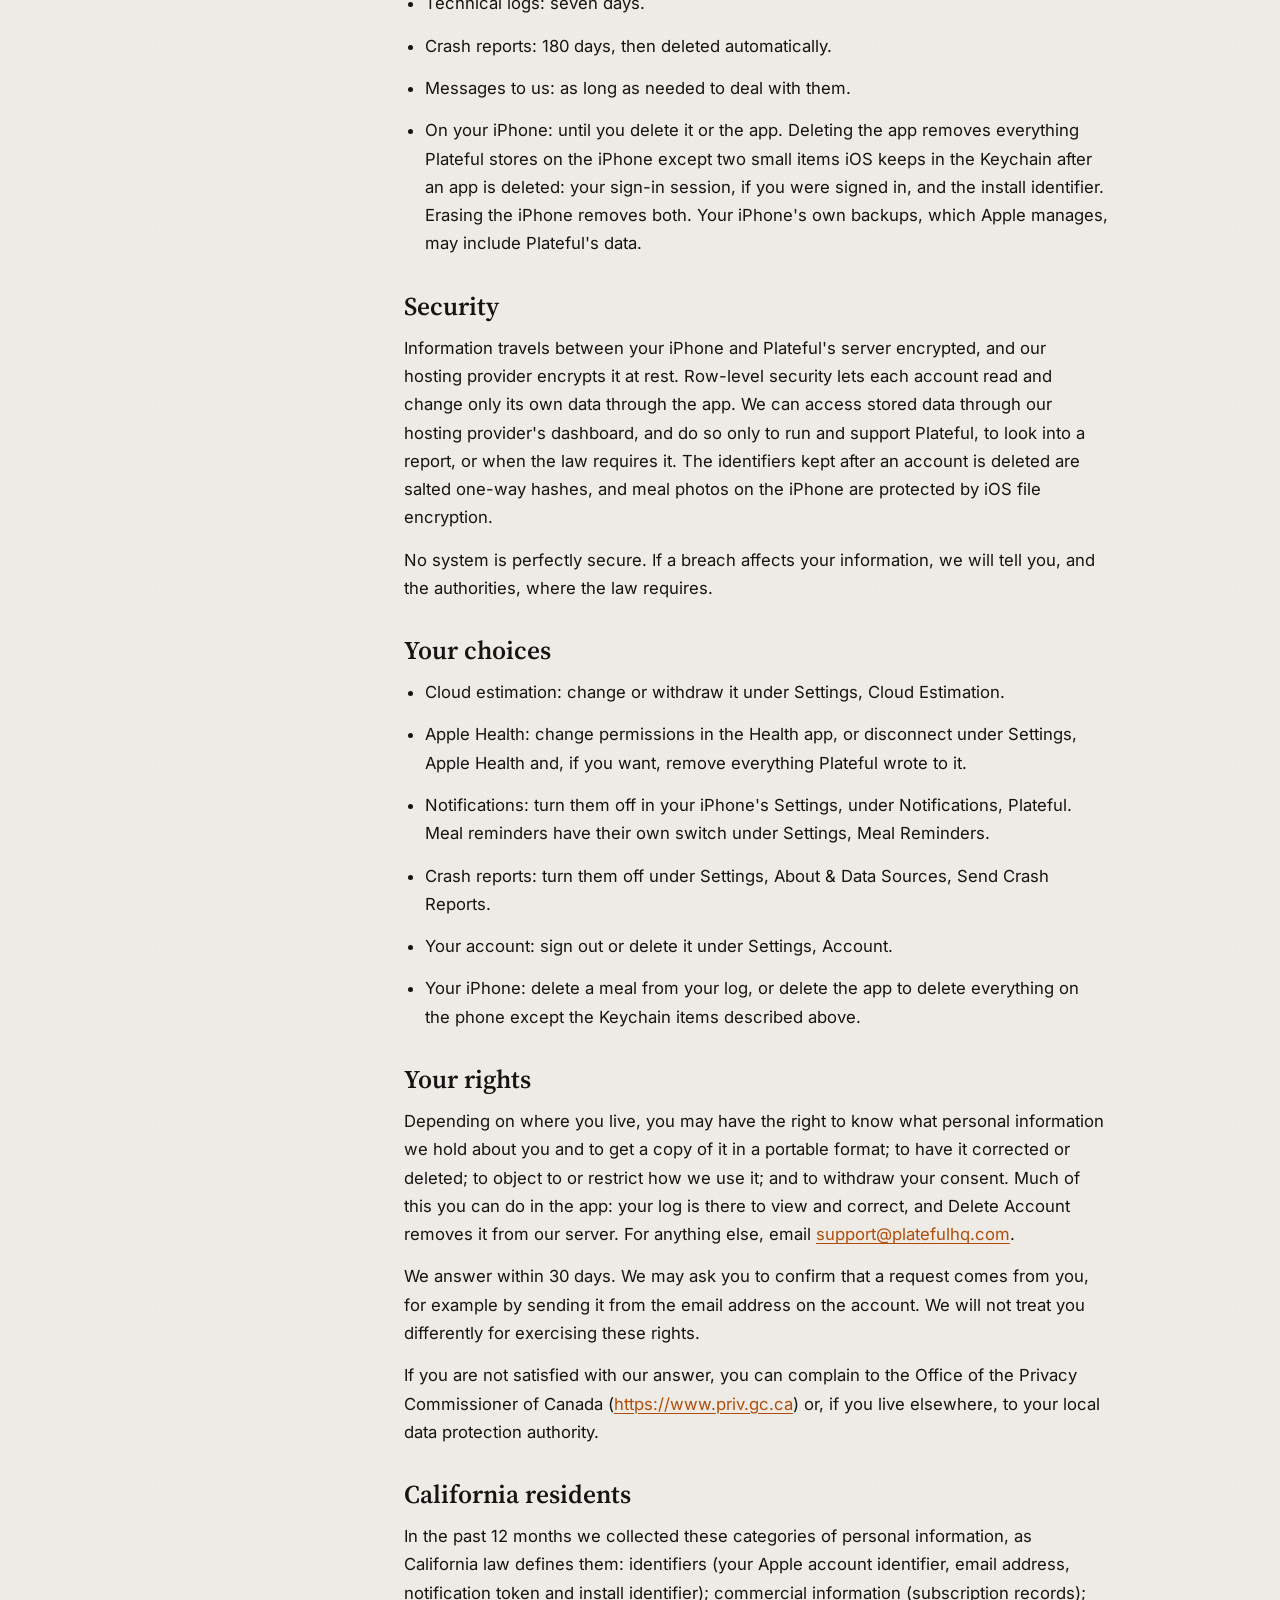
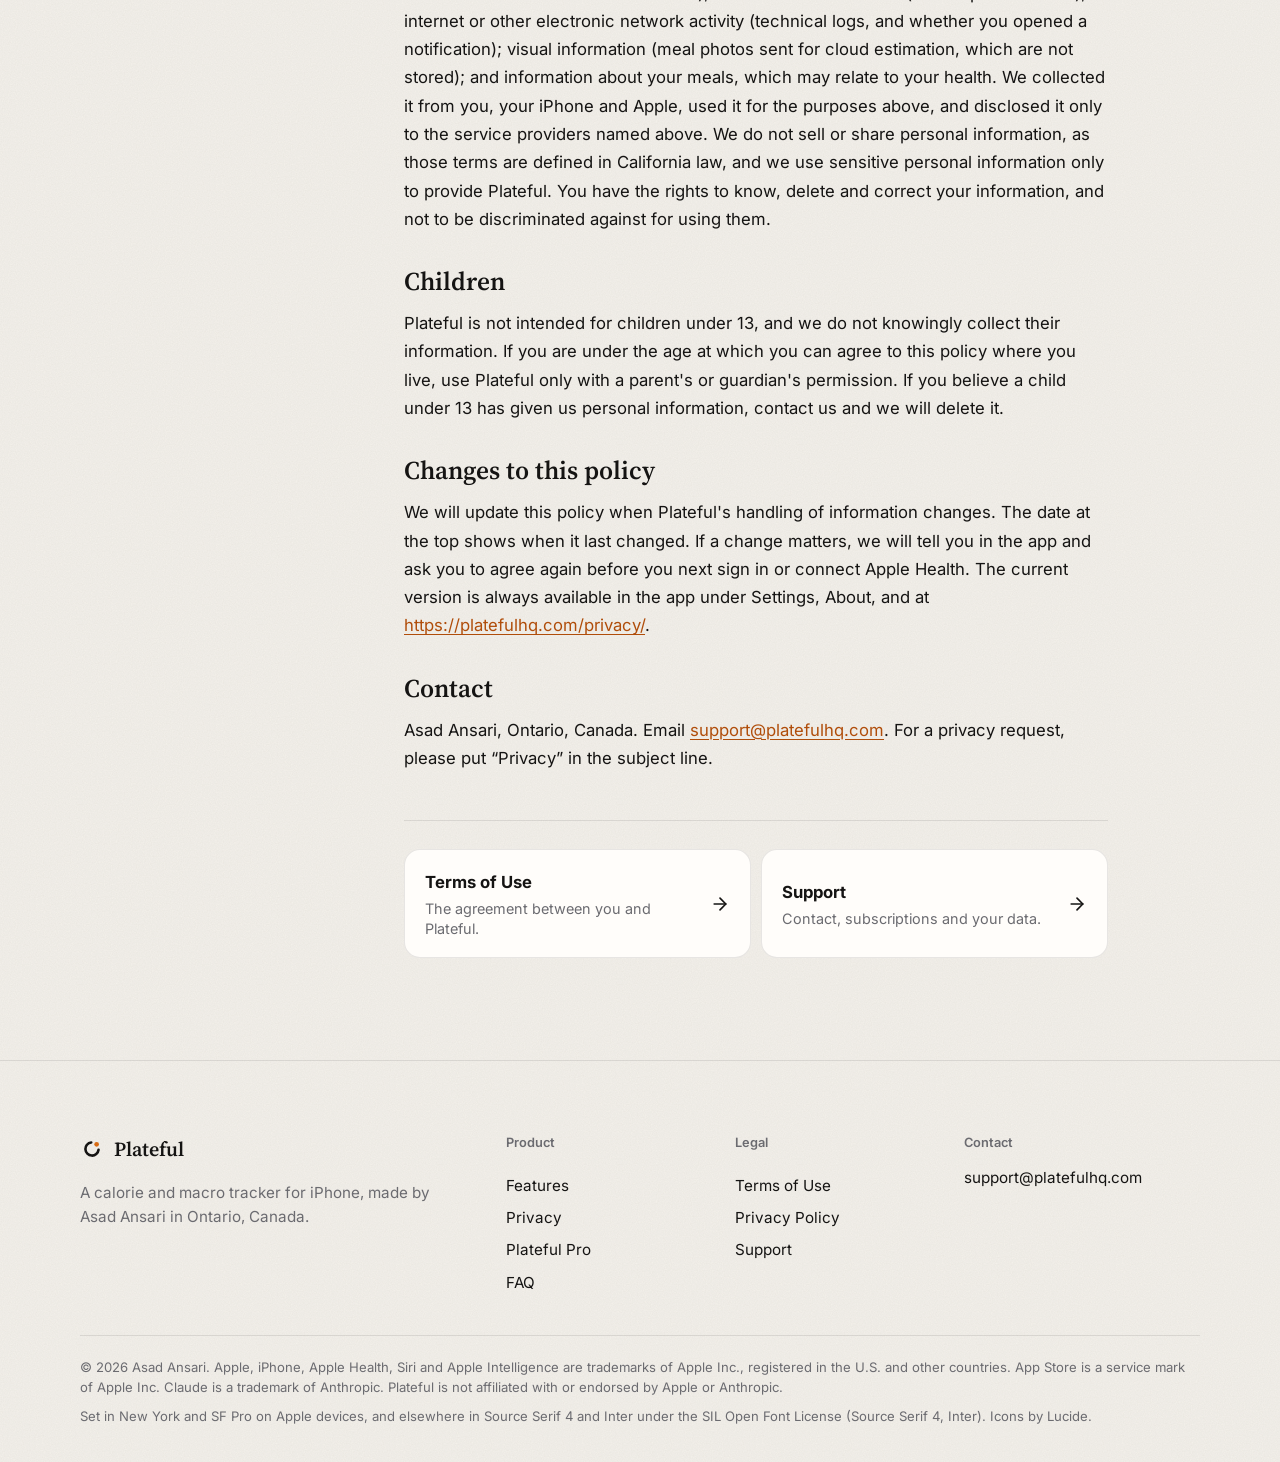
==== commit 61fb2f6a: "Publish the pages for terms version 2026-09-22 (Plateful b255a21)" ====
--- a/privacy/index.html
+++ b/privacy/index.html
@@ -10,13 +10,13 @@
 <meta name="referrer" content="strict-origin-when-cross-origin">
 <title>Privacy Policy · Plateful</title>
 <meta name="description" content="The Privacy Policy for Plateful, the calorie and macro tracker for iPhone.">
-<link rel="canonical" href="https://anacs-26.github.io/plateful-site/privacy/">
+<link rel="canonical" href="https://platefulhq.com/privacy/">
 <meta property="og:type" content="website">
 <meta property="og:site_name" content="Plateful">
 <meta property="og:title" content="Privacy Policy · Plateful">
 <meta property="og:description" content="The Privacy Policy for Plateful, the calorie and macro tracker for iPhone.">
-<meta property="og:url" content="https://anacs-26.github.io/plateful-site/privacy/">
-<meta property="og:image" content="https://anacs-26.github.io/plateful-site/assets/media/og.png">
+<meta property="og:url" content="https://platefulhq.com/privacy/">
+<meta property="og:image" content="https://platefulhq.com/assets/media/og.png">
 <meta property="og:image:width" content="1200">
 <meta property="og:image:height" content="630">
 <meta property="og:image:alt" content="Plateful on iPhone: Say it. It’s logged.">
@@ -46,7 +46,7 @@
 <header class="doc-hero">
 <div class="wrap">
 <h1>Privacy Policy</h1>
-<p class="meta">Effective September 22, 2026</p>
+<p class="meta">Effective October 6, 2026</p>
 </div>
 </header>
 <div class="wrap doc-layout">
@@ -84,7 +84,7 @@
 </section>
 <section id="who-we-are">
 <h2>Who we are</h2>
-<p>Plateful is developed and operated by Asad Ansari, an individual developer in Ontario, Canada (“we”, “us” or “our”). We are responsible for the personal information described in this policy, which covers the Plateful app for iPhone, its widgets and Siri shortcuts, and the online service behind them. You can reach us at <a href="mailto:asad.n.ansari.03@gmail.com">asad.n.ansari.03@gmail.com</a>.</p>
+<p>Plateful is developed and operated by Asad Ansari, an individual developer in Ontario, Canada (“we”, “us” or “our”). We are responsible for the personal information described in this policy, which covers the Plateful app for iPhone, its widgets and Siri shortcuts, and the online service behind them. You can reach us at <a href="mailto:support@platefulhq.com">support@platefulhq.com</a>.</p>
 <p>Apple's services that Plateful uses — the App Store, Sign in with Apple, Apple Health, notifications and Private Cloud Compute — are covered by Apple's privacy policy (<a href="https://www.apple.com/legal/privacy/">https://www.apple.com/legal/privacy/</a>).</p>
 </section>
 <section id="what-stays-on-your-iphone">
@@ -190,7 +190,7 @@
 </section>
 <section id="your-rights">
 <h2>Your rights</h2>
-<p>Depending on where you live, you may have the right to know what personal information we hold about you and to get a copy of it in a portable format; to have it corrected or deleted; to object to or restrict how we use it; and to withdraw your consent. Much of this you can do in the app: your log is there to view and correct, and Delete Account removes it from our server. For anything else, email <a href="mailto:asad.n.ansari.03@gmail.com">asad.n.ansari.03@gmail.com</a>.</p>
+<p>Depending on where you live, you may have the right to know what personal information we hold about you and to get a copy of it in a portable format; to have it corrected or deleted; to object to or restrict how we use it; and to withdraw your consent. Much of this you can do in the app: your log is there to view and correct, and Delete Account removes it from our server. For anything else, email <a href="mailto:support@platefulhq.com">support@platefulhq.com</a>.</p>
 <p>We answer within 30 days. We may ask you to confirm that a request comes from you, for example by sending it from the email address on the account. We will not treat you differently for exercising these rights.</p>
 <p>If you are not satisfied with our answer, you can complain to the Office of the Privacy Commissioner of Canada (<a href="https://www.priv.gc.ca">https://www.priv.gc.ca</a>) or, if you live elsewhere, to your local data protection authority.</p>
 </section>
@@ -204,11 +204,11 @@
 </section>
 <section id="changes-to-this-policy">
 <h2>Changes to this policy</h2>
-<p>We will update this policy when Plateful's handling of information changes. The date at the top shows when it last changed. If a change matters, we will tell you in the app and ask you to agree again before you next sign in or connect Apple Health. The current version is always available in the app under Settings, About, and at <a href="https://anacs-26.github.io/plateful-site/privacy/">https://anacs-26.github.io/plateful-site/privacy/</a>.</p>
+<p>We will update this policy when Plateful's handling of information changes. The date at the top shows when it last changed. If a change matters, we will tell you in the app and ask you to agree again before you next sign in or connect Apple Health. The current version is always available in the app under Settings, About, and at <a href="https://platefulhq.com/privacy/">https://platefulhq.com/privacy/</a>.</p>
 </section>
 <section id="contact">
 <h2>Contact</h2>
-<p>Asad Ansari, Ontario, Canada. Email <a href="mailto:asad.n.ansari.03@gmail.com">asad.n.ansari.03@gmail.com</a>. For a privacy request, please put “Privacy” in the subject line.</p>
+<p>Asad Ansari, Ontario, Canada. Email <a href="mailto:support@platefulhq.com">support@platefulhq.com</a>. For a privacy request, please put “Privacy” in the subject line.</p>
 </section>
 <nav class="related" aria-label="Related pages">
 <a class="related-card" href="../terms/"><span><strong>Terms of Use</strong><span>The agreement between you and Plateful.</span></span><svg class="icon" viewBox="0 0 24 24" fill="none" stroke="currentColor" stroke-width="2" stroke-linecap="round" stroke-linejoin="round" aria-hidden="true"><path d="M5 12h14"/><path d="m12 5 7 7-7 7"/></svg></a>
@@ -238,7 +238,7 @@
 </nav>
 <div>
 <h2>Contact</h2>
-<p><a href="mailto:asad.n.ansari.03@gmail.com">asad.n.ansari.03@gmail.com</a></p>
+<p><a href="mailto:support@platefulhq.com">support@platefulhq.com</a></p>
 </div>
 </div>
 <div class="wrap footer-fine">
